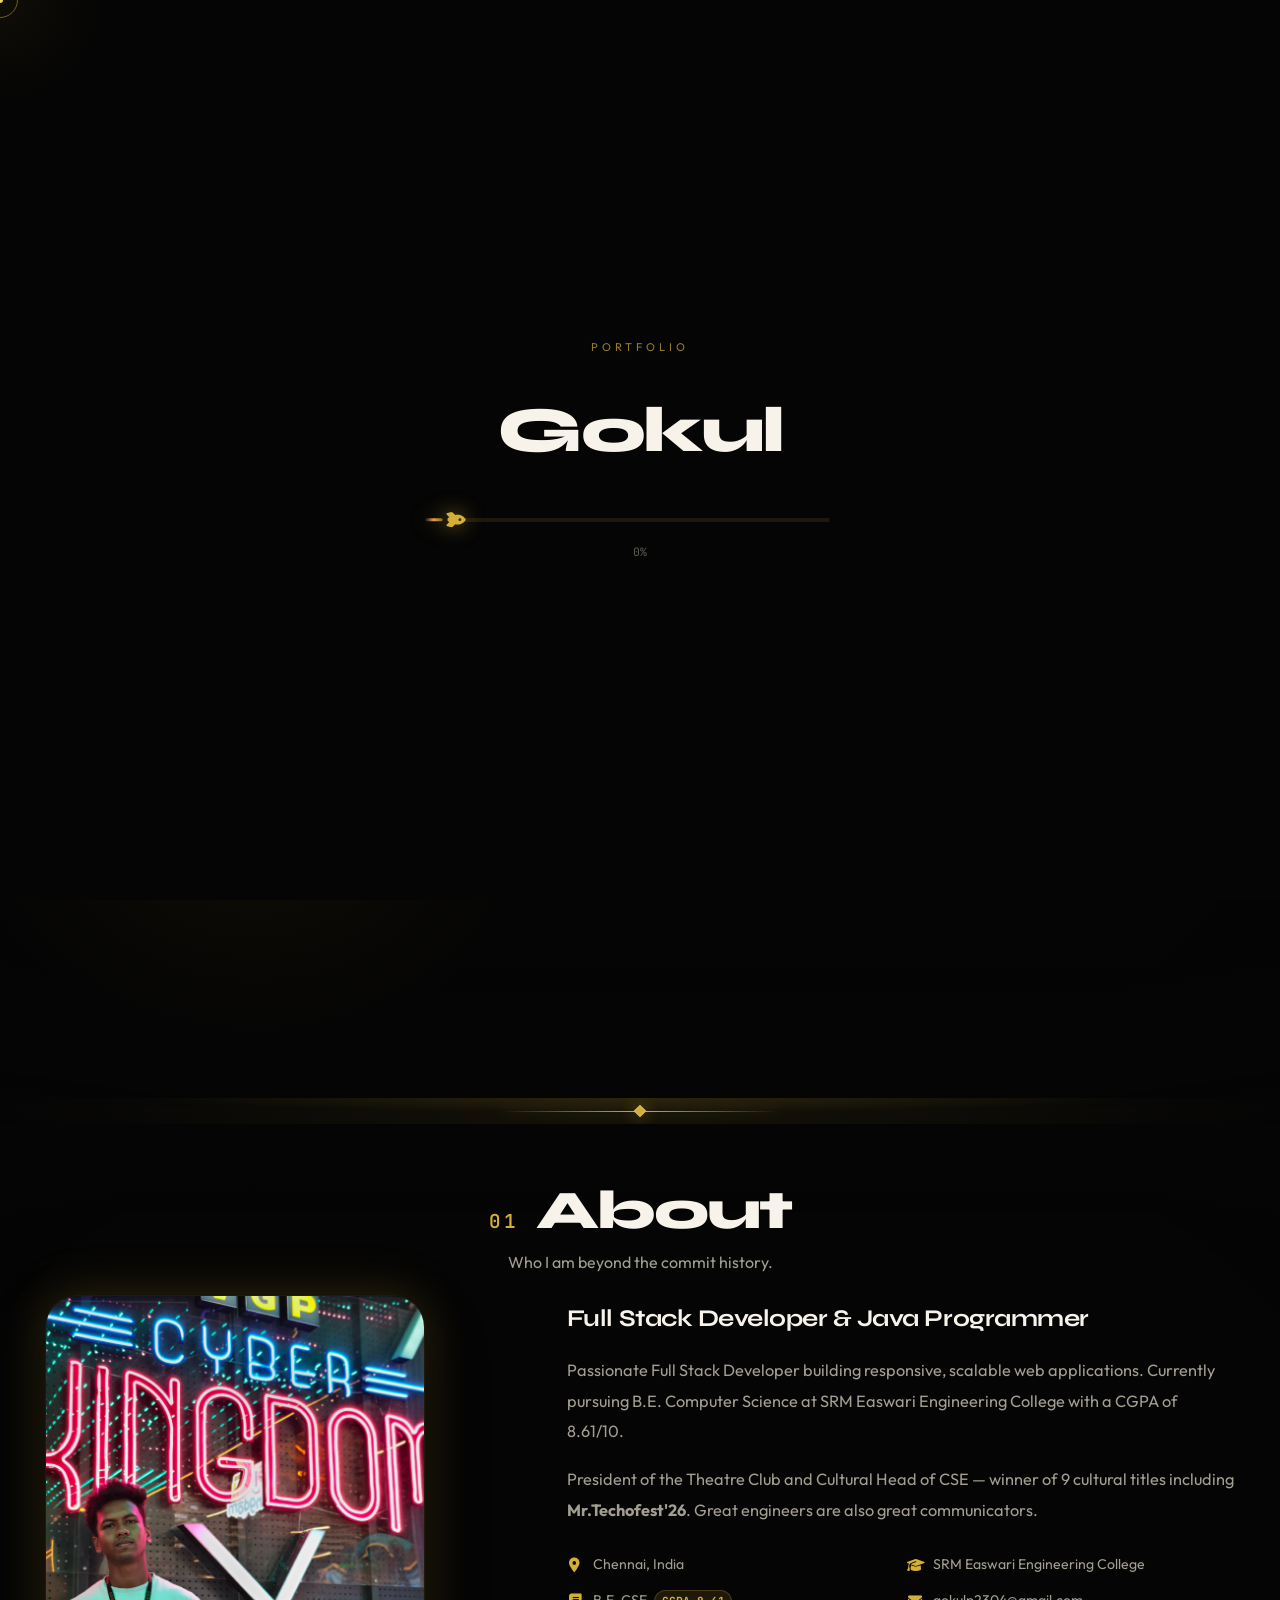
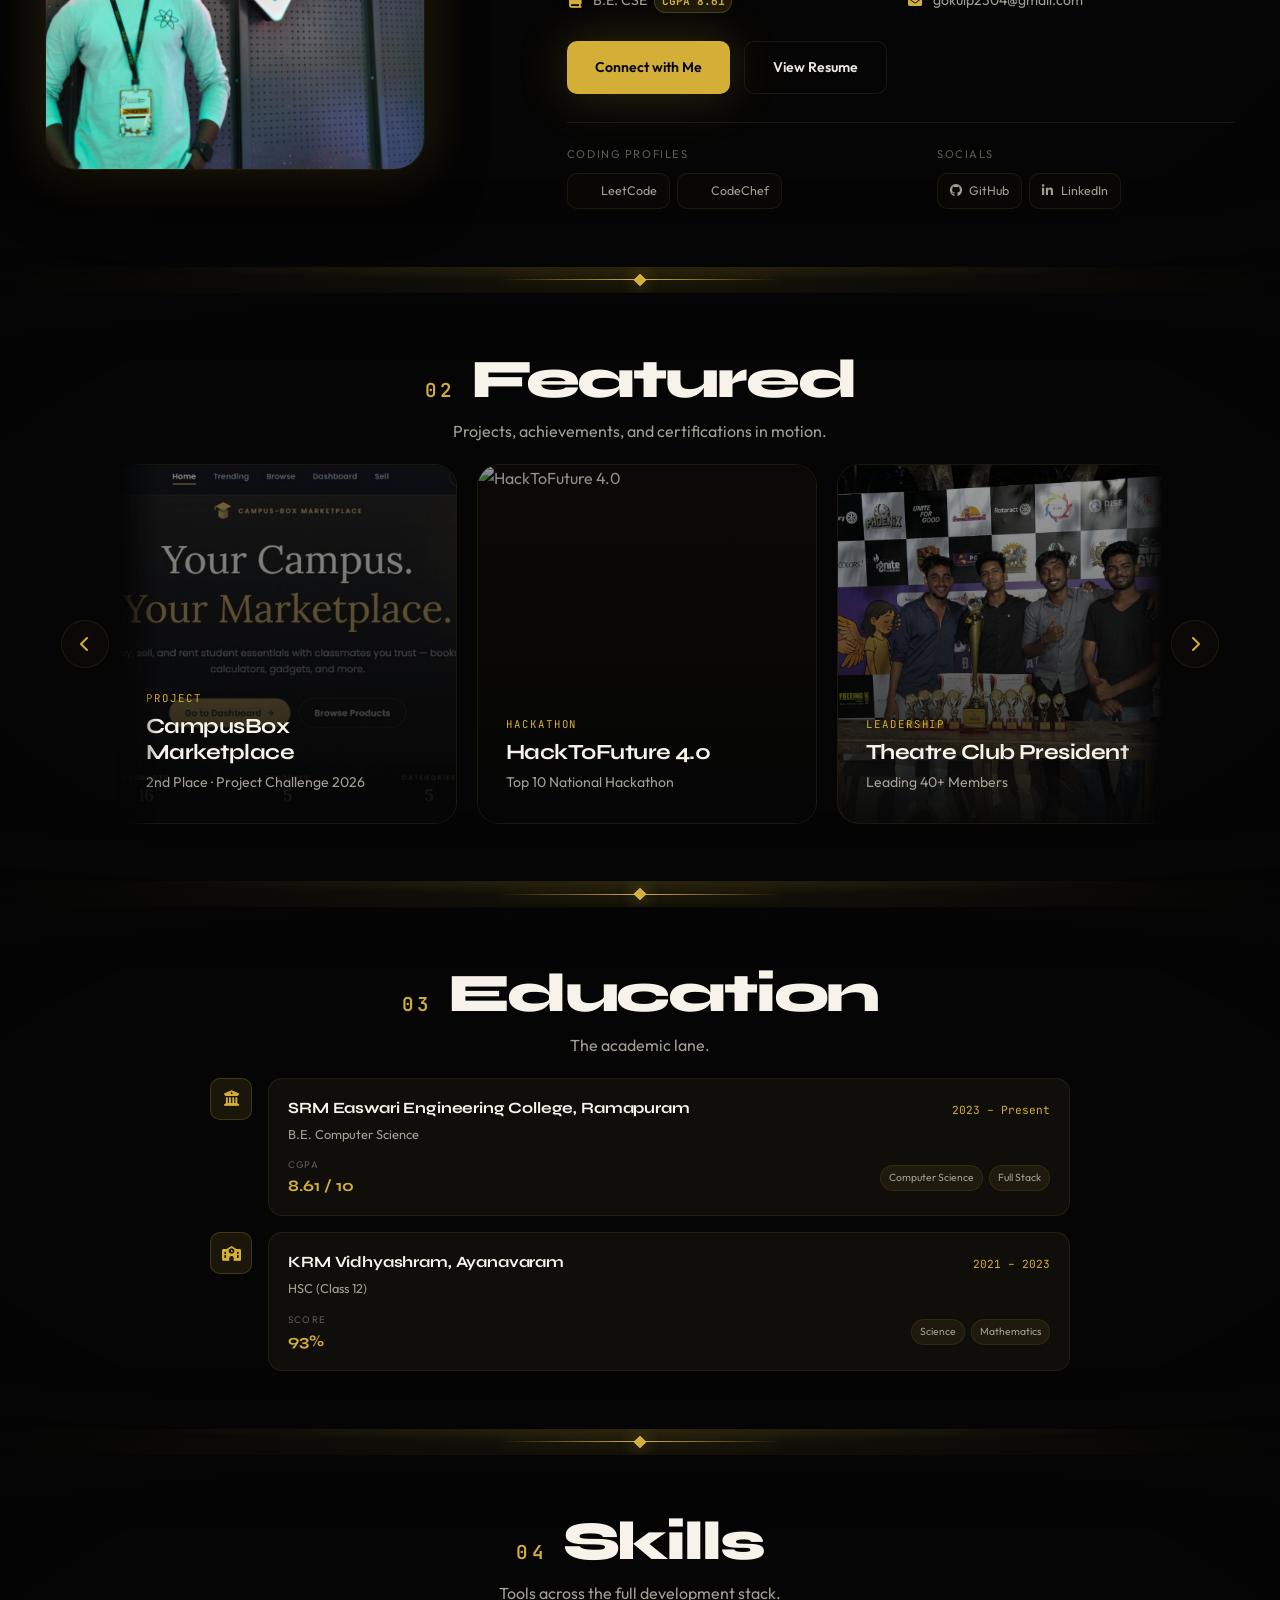
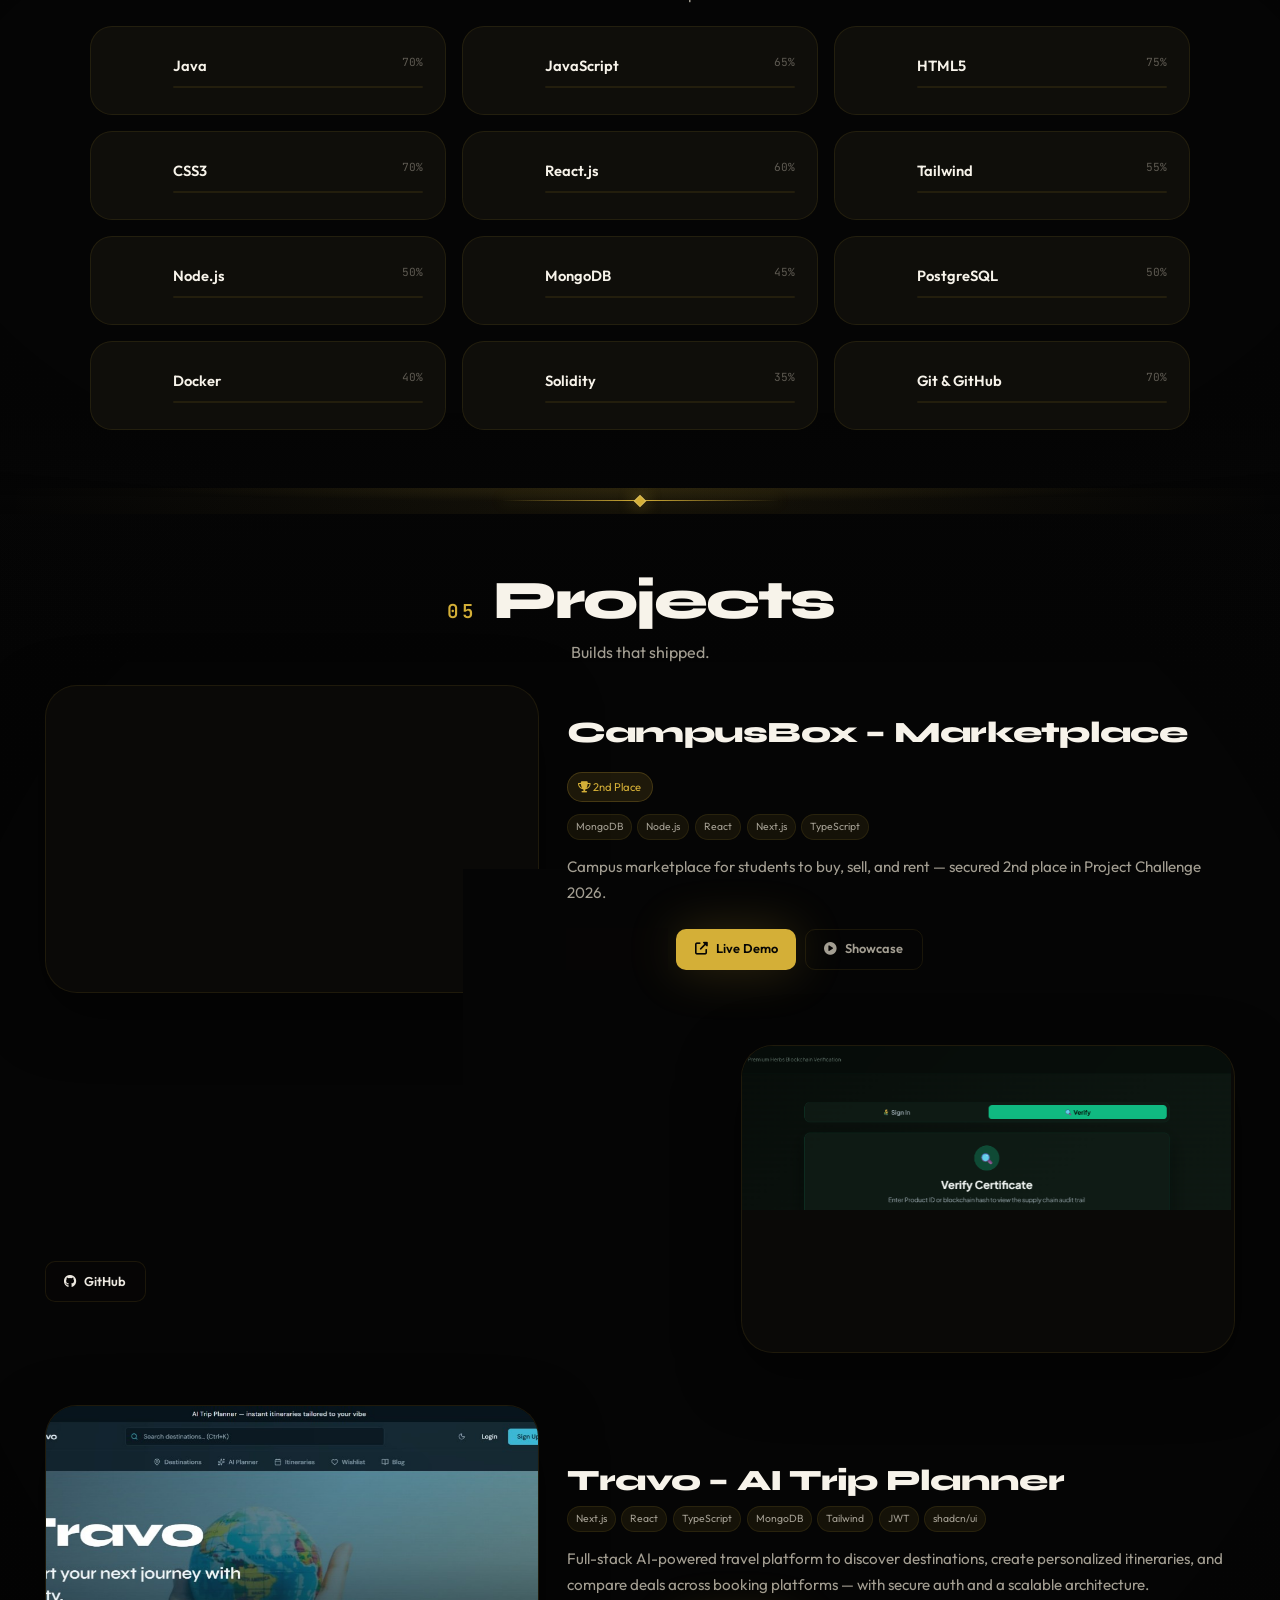
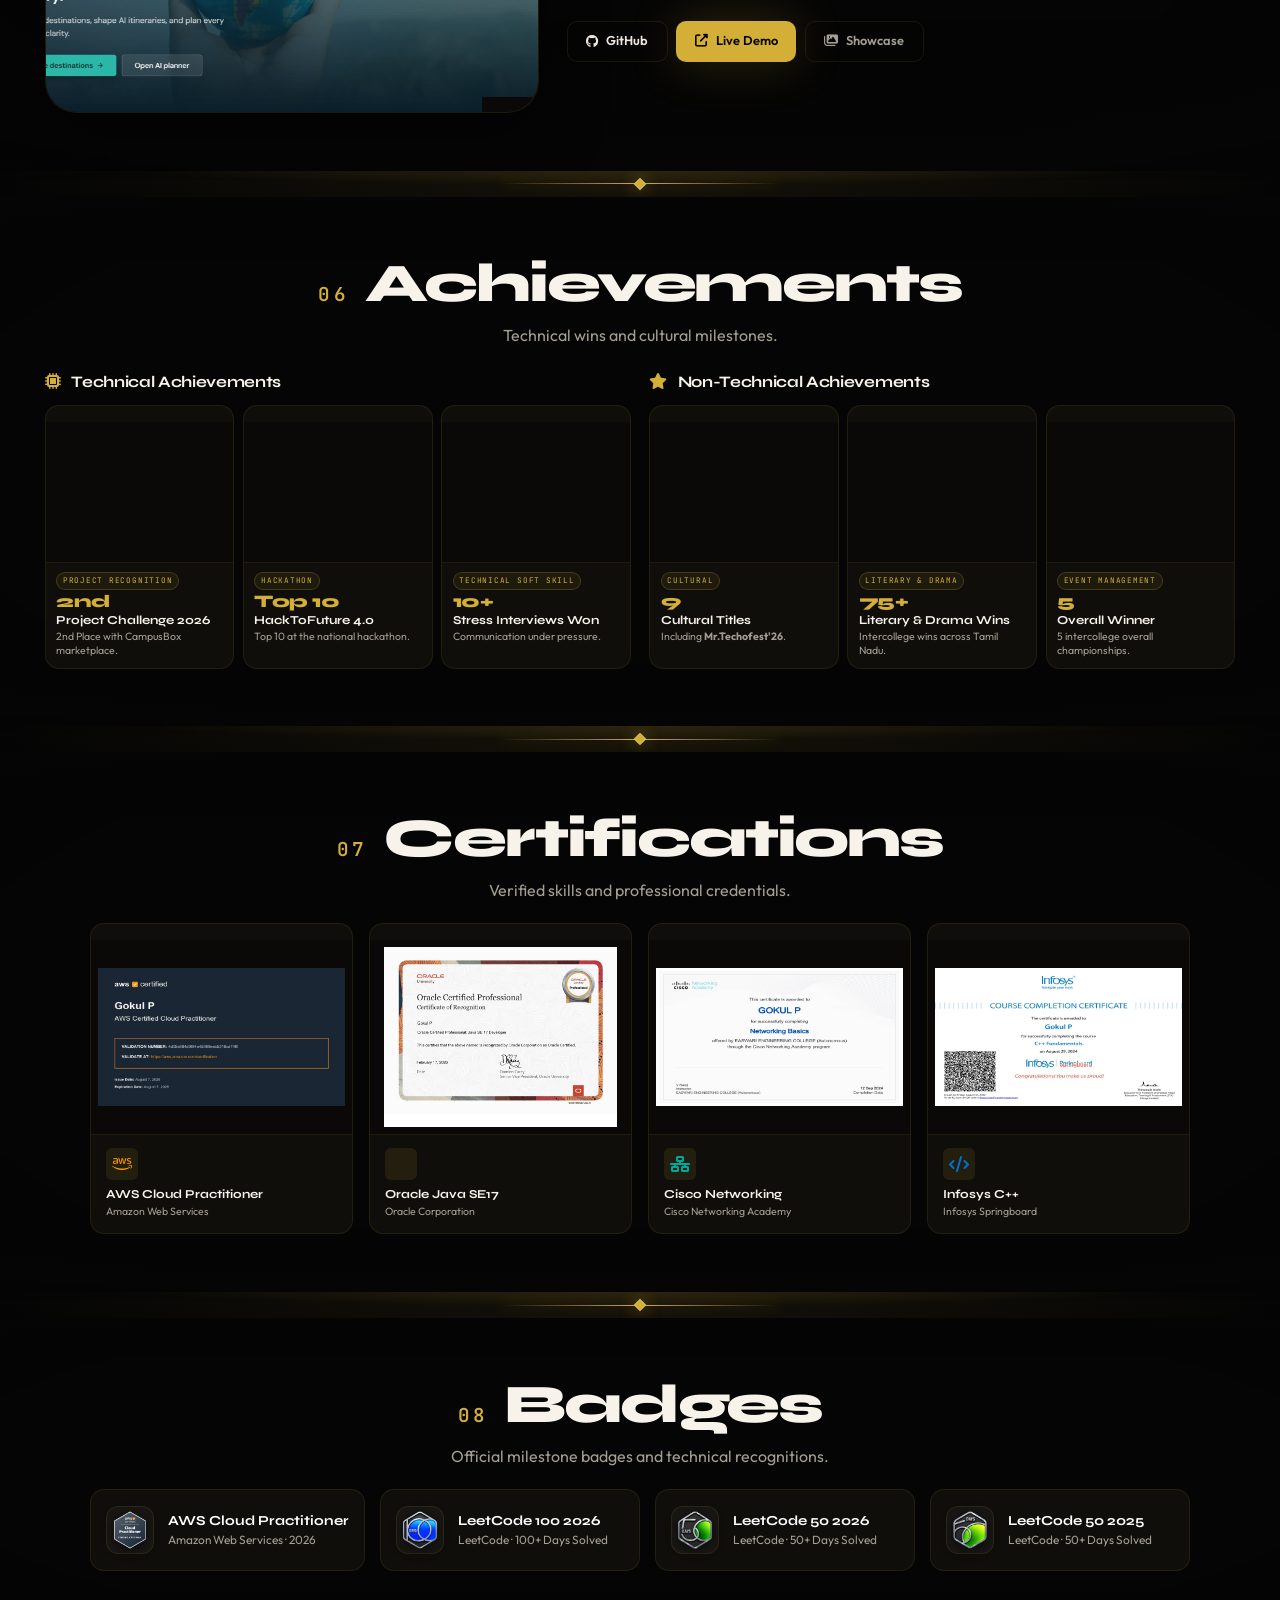
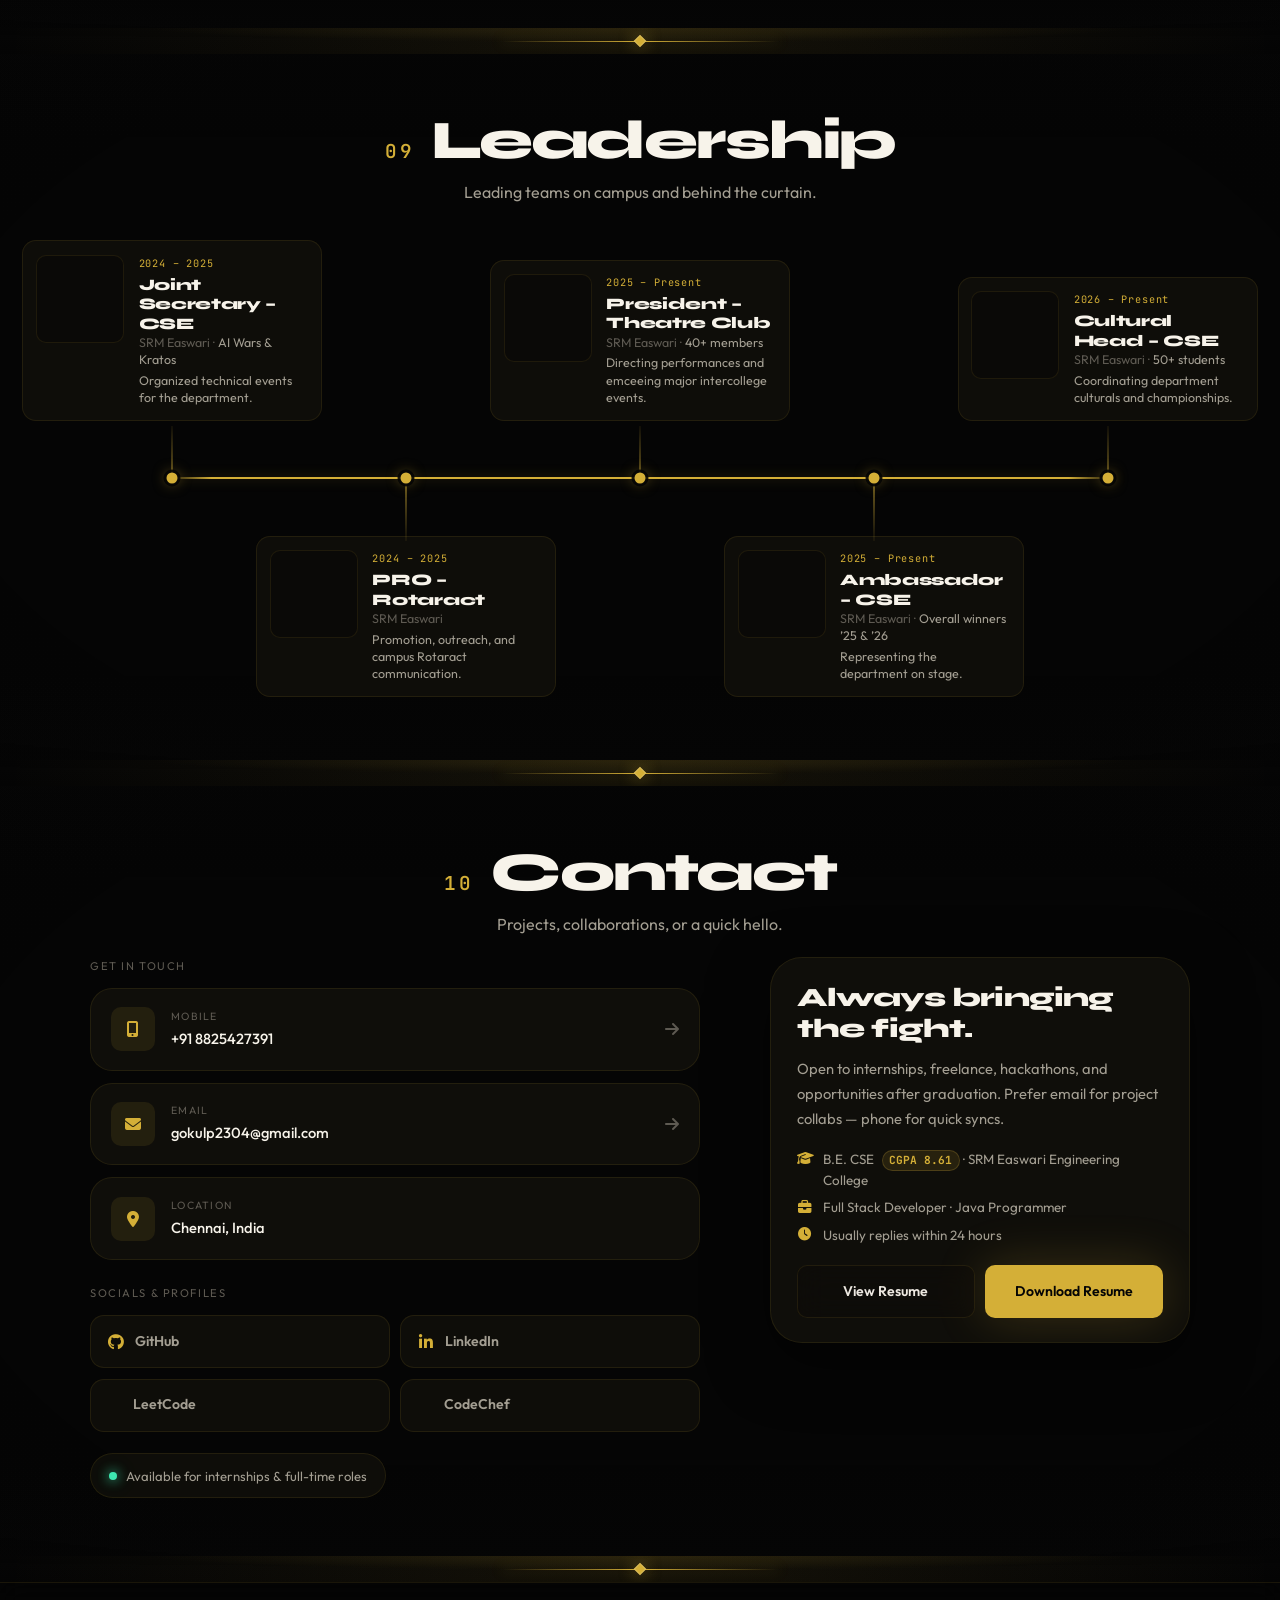
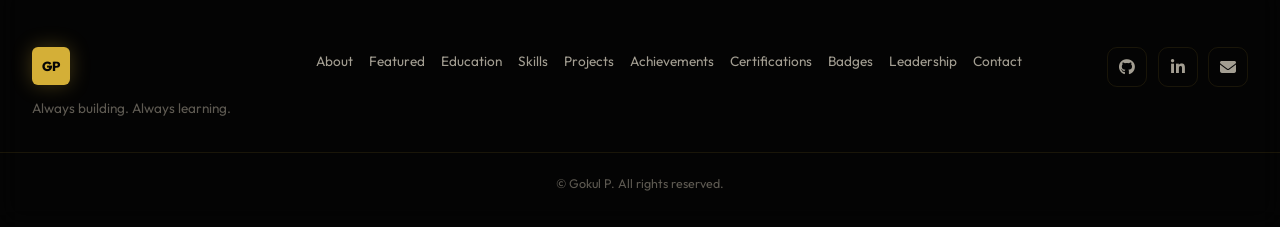
==== index.html @ 270b168a "hi" ====
<!DOCTYPE html>
<html lang="en">
<head>
  <meta charset="UTF-8" />
  <meta name="viewport" content="width=device-width, initial-scale=1.0" />
  <title>Gokul P – Full Stack Developer</title>
  <meta name="description" content="Gokul P – Passionate Full Stack Developer with expertise in Java, React, Node.js and modern web technologies." />
  <meta property="og:title" content="Gokul P – Full Stack Developer" />
  <meta property="og:type" content="website" />
  <link rel="icon" href="assets/favicon.svg" type="image/svg+xml">
  <link rel="alternate icon" href="portfolio.png">

  <link rel="preconnect" href="https://fonts.googleapis.com" />
  <link rel="preconnect" href="https://fonts.gstatic.com" crossorigin />
  <link rel="preconnect" href="https://cdn.jsdelivr.net" crossorigin />
  <link href="https://fonts.googleapis.com/css2?family=Syne:wght@600;700;800&family=Outfit:wght@400;500;600;700&family=JetBrains+Mono:wght@400;500&display=swap" rel="stylesheet" />

  <link rel="stylesheet" href="https://cdnjs.cloudflare.com/ajax/libs/font-awesome/6.5.0/css/all.min.css" media="print" onload="this.media='all'" />
  <noscript><link rel="stylesheet" href="https://cdnjs.cloudflare.com/ajax/libs/font-awesome/6.5.0/css/all.min.css" /></noscript>
  <link rel="stylesheet" href="https://cdn.jsdelivr.net/gh/devicons/devicon@latest/devicon.min.css" media="print" onload="this.media='all'" />
  <link rel="stylesheet" href="css/style.css" />

  <script src="https://cdnjs.cloudflare.com/ajax/libs/gsap/3.12.5/gsap.min.js" defer></script>
  <script src="https://cdnjs.cloudflare.com/ajax/libs/gsap/3.12.5/ScrollTrigger.min.js" defer></script>
  <script type="importmap">
  { "imports": { "three": "https://cdn.jsdelivr.net/npm/three@0.160.0/build/three.module.js" } }
  </script>
</head>
<body>

  <canvas id="three-canvas" aria-hidden="true"></canvas>
  <div class="grain" aria-hidden="true"></div>

  <div class="cursor" id="cursor"></div>
  <div class="cursor-follower" id="cursorFollower"></div>
  <div class="cursor-glow" id="cursorGlow"></div>
  <div class="cursor-trail" id="cursorTrail" aria-hidden="true">
    <div class="cursor-trail-dot"></div>
    <div class="cursor-trail-dot"></div>
    <div class="cursor-trail-dot"></div>
    <div class="cursor-trail-dot"></div>
    <div class="cursor-trail-dot"></div>
    <div class="cursor-trail-dot"></div>
    <div class="cursor-trail-dot"></div>
    <div class="cursor-trail-dot"></div>
  </div>

  <div class="loader" id="loader">
    <div class="loader-inner">
      <p class="loader-eyebrow">Portfolio</p>
      <h1 class="loader-title">Gokul</h1>
      <div class="loader-track" role="progressbar" aria-valuemin="0" aria-valuemax="100" aria-valuenow="0" id="loaderTrack">
        <div class="loader-fill" id="loaderFill"></div>
        <span class="loader-rider" id="loaderRider" aria-hidden="true">
          <i class="fas fa-rocket"></i>
          <span class="loader-exhaust"></span>
        </span>
      </div>
      <p class="loader-pct" id="loaderPct">0%</p>
    </div>
  </div>

  <div class="cine-veil" id="cineVeil" aria-hidden="true">
    <div class="veil-panel veil-l"></div>
    <div class="veil-panel veil-r"></div>
  </div>

  <nav class="navbar" id="navbar">
    <div class="nav-container">
      <a href="#home" class="nav-logo" data-magnetic>
        <span class="logo-mark">GP</span>
        <span class="logo-text">Gokul P</span>
      </a>
      <ul class="nav-links">
        <li><a href="#home" class="nav-link active" data-section="home">Home</a></li>
        <li><a href="#about" class="nav-link" data-section="about">About</a></li>
        <li><a href="#featured" class="nav-link" data-section="featured">Featured</a></li>
        <li><a href="#education" class="nav-link" data-section="education">Education</a></li>
        <li><a href="#skills" class="nav-link" data-section="skills">Skills</a></li>
        <li><a href="#projects" class="nav-link" data-section="projects">Projects</a></li>
        <li><a href="#achievements" class="nav-link" data-section="achievements">Achievements</a></li>
        <li><a href="#certifications" class="nav-link" data-section="certifications">Certifications</a></li>
        <li><a href="#badges" class="nav-link" data-section="badges">Badges</a></li>
        <li><a href="#leadership" class="nav-link" data-section="leadership">Leadership</a></li>
        <li><a href="#contact" class="nav-link" data-section="contact">Contact</a></li>
      </ul>
      <div class="nav-actions">
        <a href="Resume/Gokul_resume.pdf" target="_blank" rel="noopener" class="btn btn-primary btn-sm nav-resume">Resume</a>
        <button class="hamburger" id="hamburger" aria-label="Open menu" aria-expanded="false">
          <span></span><span></span><span></span>
        </button>
      </div>
    </div>
  </nav>

  <div class="view-counter-fixed" id="portfolioViews" hidden aria-live="polite">
    <i class="fas fa-eye" aria-hidden="true"></i>
    <span><span id="portfolioViewCount">—</span> views</span>
  </div>

  <div class="mobile-menu" id="mobileMenu">
    <ul class="mobile-nav-links">
      <li><a href="#home" class="mobile-link">Home</a></li>
      <li><a href="#about" class="mobile-link">About</a></li>
      <li><a href="#featured" class="mobile-link">Featured</a></li>
      <li><a href="#education" class="mobile-link">Education</a></li>
      <li><a href="#skills" class="mobile-link">Skills</a></li>
      <li><a href="#projects" class="mobile-link">Projects</a></li>
      <li><a href="#achievements" class="mobile-link">Achievements</a></li>
      <li><a href="#certifications" class="mobile-link">Certifications</a></li>
      <li><a href="#badges" class="mobile-link">Badges</a></li>
      <li><a href="#leadership" class="mobile-link">Leadership</a></li>
      <li><a href="#contact" class="mobile-link">Contact</a></li>
    </ul>
    <div class="mobile-menu-footer">
      <span class="logo-mark">GP</span>
      <p class="mobile-menu-quote">“Always building. Always learning.”</p>
    </div>
  </div>

  <main>

    <!-- ════ 01 HOME ════ -->
    <section id="home" class="cine-section hero-section" data-cinematic data-fx="fade-up">
      <div class="hero-stage">
        <div class="hero-left">
          <p class="hero-eyebrow cine-fade">
            <span class="eyebrow-dot"></span>
            Open to opportunities · Chennai
          </p>
          <h1 class="hero-brand">
            <span class="brand-line brand-oneline"><span class="brand-line-inner">Gokul P</span></span>
          </h1>
          <p class="hero-role-primary cine-fade">Full Stack Developer</p>
          <p class="hero-role cine-fade">
            Building high-performance web apps — and bringing the same fight on stage.
          </p>
          <div class="hero-cta cine-fade">
            <a href="#projects" class="btn btn-primary" data-magnetic>View Work <i class="fas fa-arrow-right"></i></a>
            <a href="#contact" class="btn btn-glass" data-magnetic>Get in Touch</a>
          </div>
        </div>

        <div class="hero-portrait cine-zoom" id="heroPortrait">
          <div class="portrait-frame">
            <img src="assets/profile.jpg" alt="Gokul P, Full Stack Developer" class="portrait-img" width="640" height="800" fetchpriority="high" />
            <div class="portrait-shine" aria-hidden="true"></div>
          </div>
        </div>
      </div>

      <div class="marquee" aria-hidden="true">
        <div class="marquee-track">
          <span>Full Stack Developer</span><span class="mq-dot">◆</span>
          <span>Java Programmer</span><span class="mq-dot">◆</span>
          <span>Theatre Club President</span><span class="mq-dot">◆</span>
          <span>Mr. Techofest '26</span><span class="mq-dot">◆</span>
          <span>CampusBox</span><span class="mq-dot">◆</span>
          <span>Travo</span><span class="mq-dot">◆</span>
          <span>Blockchain Enthusiast</span><span class="mq-dot">◆</span>
          <span>Full Stack Developer</span><span class="mq-dot">◆</span>
          <span>Java Programmer</span><span class="mq-dot">◆</span>
          <span>Theatre Club President</span><span class="mq-dot">◆</span>
          <span>Mr. Techofest '26</span><span class="mq-dot">◆</span>
          <span>CampusBox</span><span class="mq-dot">◆</span>
          <span>Travo</span><span class="mq-dot">◆</span>
          <span>Blockchain Enthusiast</span><span class="mq-dot">◆</span>
        </div>
      </div>

      <div class="hero-stats cine-fade" aria-label="Portfolio highlights">
        <div class="stat-item"><span class="stat-number" data-suffix="+">3</span><span class="stat-label">Projects</span></div>
        <div class="stat-item"><span class="stat-number">3</span><span class="stat-label">Certifications</span></div>
        <div class="stat-item"><span class="stat-number" data-suffix="+">75</span><span class="stat-label">Achievements</span></div>
        <div class="stat-item"><span class="stat-number">5</span><span class="stat-label">Leadership</span></div>
        <div class="stat-item"><span class="stat-number">9</span><span class="stat-label">Cultural Titles</span></div>
        <div class="stat-item stat-cgpa"><span class="stat-number">8.61</span><span class="stat-label">CGPA</span></div>
      </div>
    </section>

    <div class="section-bridge" aria-hidden="true">
      <span class="section-bridge-diamond"></span>
    </div>

    <!-- ════ 02 ABOUT ════ -->
    <section id="about" class="cine-section about-section" data-cinematic data-fx="slide-left">
      <div class="cine-intro">
        <div class="cine-heading">
          <span class="cine-number">01</span>
          <h2 class="cine-title"><span class="line-mask"><span class="line-inner">About</span></span></h2>
        </div>
        <p class="cine-sub">Who I am beyond the commit history.</p>
      </div>

      <div class="about-grid">
        <div class="about-image-col">
          <div class="about-img-wrap cine-parallax">
            <img src="assets/about.jpeg" alt="Gokul P" class="about-photo" width="640" height="800" loading="lazy" />
          </div>
        </div>
        <div class="about-content-col">
          <h3 class="about-subtitle">Full Stack Developer & Java Programmer</h3>
          <p class="about-text">Passionate Full Stack Developer building responsive, scalable web applications. Currently pursuing B.E. Computer Science at SRM Easwari Engineering College with a CGPA of 8.61/10.</p>
          <p class="about-text about-text-secondary">President of the Theatre Club and Cultural Head of CSE — winner of 9 cultural titles including <strong>Mr.Techofest'26</strong>. Great engineers are also great communicators.</p>
          <div class="about-details">
            <div class="detail-item"><i class="fas fa-map-marker-alt" aria-hidden="true"></i><span>Chennai, India</span></div>
            <div class="detail-item"><i class="fas fa-graduation-cap" aria-hidden="true"></i><span>SRM Easwari Engineering College</span></div>
            <div class="detail-item"><i class="fas fa-book" aria-hidden="true"></i><span>B.E. CSE <span class="cgpa-text"><span class="cgpa-badge">CGPA 8.61</span></span></span></div>
            <div class="detail-item"><i class="fas fa-envelope" aria-hidden="true"></i><span>gokulp2304@gmail.com</span></div>
          </div>
          <div class="about-actions">
            <a href="#contact" class="btn btn-primary">Connect with Me</a>
            <a href="Resume/Gokul_resume.pdf" target="_blank" rel="noopener" class="btn btn-glass">View Resume</a>
          </div>
          <div class="about-profiles-row">
            <div class="coding-profiles">
              <p class="profiles-label">Coding Profiles</p>
              <div class="profiles-grid">
                <a href="https://leetcode.com/u/2iVV1KHV9J/" class="profile-badge" target="_blank" rel="noopener"><img src="https://leetcode.com/favicon.ico" alt="" />LeetCode</a>
                <a href="https://www.codechef.com/users/gokul_2304" class="profile-badge" target="_blank" rel="noopener"><img src="https://www.codechef.com/favicon.ico" alt="" />CodeChef</a>
              </div>
            </div>
            <div class="coding-profiles">
              <p class="profiles-label">Socials</p>
              <div class="profiles-grid">
                <a href="https://github.com/Gokul230406" class="profile-badge" target="_blank" rel="noopener"><i class="fab fa-github" aria-hidden="true"></i> GitHub</a>
                <a href="https://www.linkedin.com/in/gokul2304" class="profile-badge" target="_blank" rel="noopener"><i class="fab fa-linkedin-in" aria-hidden="true"></i> LinkedIn</a>
              </div>
            </div>
          </div>
        </div>
      </div>
    </section>


    <div class="section-bridge" aria-hidden="true">
      <span class="section-bridge-diamond"></span>
    </div>

    <!-- ════ 03 FEATURED ════ -->
    <section id="featured" class="cine-section featured-section" data-cinematic data-fx="scale-fade">
      <div class="cine-intro">
        <div class="cine-heading">
          <span class="cine-number">02</span>
          <h2 class="cine-title"><span class="line-mask"><span class="line-inner">Featured</span></span></h2>
        </div>
        <p class="cine-sub">Projects, achievements, and certifications in motion.</p>
      </div>

      <div class="featured-carousel" id="featuredCarousel" data-featured-carousel>
        <button class="feat-nav feat-nav-prev" type="button" aria-label="Previous featured item">
          <i class="fas fa-chevron-left" aria-hidden="true"></i>
        </button>
        <div class="featured-viewport">
          <div class="featured-track">
            <a href="#projects" class="feat-slide" data-magnetic>
              <div class="feat-media"><img src="pictures/campusbox/optimized/01-landing.jpg" alt="CampusBox Marketplace" loading="lazy" /></div>
              <div class="feat-overlay">
                <span class="feat-tag">Project</span>
                <h3>CampusBox Marketplace</h3>
                <p>2nd Place · Project Challenge 2026</p>
              </div>
            </a>
            <a href="#achievements" class="feat-slide" data-magnetic>
              <div class="feat-media"><img src="pictures/Hack to the Future/DSC06595.JPG" alt="HackToFuture 4.0" loading="lazy" /></div>
              <div class="feat-overlay">
                <span class="feat-tag">Hackathon</span>
                <h3>HackToFuture 4.0</h3>
                <p>Top 10 National Hackathon</p>
              </div>
            </a>
            <a href="#leadership" class="feat-slide" data-magnetic>
              <div class="feat-media"><img src="pictures/president/m.jpeg" alt="Theatre Club President" loading="lazy" /></div>
              <div class="feat-overlay">
                <span class="feat-tag">Leadership</span>
                <h3>Theatre Club President</h3>
                <p>Leading 40+ Members</p>
              </div>
            </a>
            <a href="#projects" class="feat-slide" data-magnetic>
              <div class="feat-media"><img src="pictures/ayurchain/01-verify.png" alt="Ervas blockchain herb tracker" loading="lazy" /></div>
              <div class="feat-overlay">
                <span class="feat-tag">Project</span>
                <h3>Ervas</h3>
                <p>Blockchain Herb Tracker</p>
              </div>
            </a>
            <a href="#achievements" class="feat-slide" data-magnetic>
              <div class="feat-media"><img src="pictures/Overalls/WhatsApp Image 2026-06-29 at 4.35.06 PM.jpeg" alt="5x Overall Championship" loading="lazy" /></div>
              <div class="feat-overlay">
                <span class="feat-tag">Achievement</span>
                <h3>Overall Champion</h3>
                <p>5 Intercollege Trophies</p>
              </div>
            </a>
            <a href="#leadership" class="feat-slide" data-magnetic>
              <div class="feat-media"><img src="pictures/joint sec/WhatsApp Image 2026-06-15 at 11.38.22 AM.jpeg" alt="Joint Secretary CSE" loading="lazy" /></div>
              <div class="feat-overlay">
                <span class="feat-tag">Leadership</span>
                <h3>Joint Secretary – CSE</h3>
                <p>Organized AI Wars & Kratos</p>
              </div>
            </a>
            <a href="#achievements" class="feat-slide" data-magnetic>
              <div class="feat-media"><img src="pictures/Non tech achievements/WhatsApp Image 2026-06-29 at 3.46.16 PM.jpeg" alt="Mr. Techofest 2026" loading="lazy" /></div>
              <div class="feat-overlay">
                <span class="feat-tag">Culture</span>
                <h3>Mr. Techofest '26</h3>
                <p>9 Cultural Titles Won</p>
              </div>
            </a>
            <a href="#projects" class="feat-slide" data-magnetic>
              <div class="feat-media"><img src="pictures/travo/01-hero.png" alt="Travo AI Trip Planner" loading="lazy" /></div>
              <div class="feat-overlay">
                <span class="feat-tag">Project</span>
                <h3>Travo</h3>
                <p>AI-Powered Travel Planner</p>
              </div>
            </a>
            <a href="#achievements" class="feat-slide" data-magnetic>
              <div class="feat-media"><img src="pictures/Stress interview/WhatsApp Image 2026-06-29 at 3.46.12 PM.jpeg" alt="Stress Interviews Won" loading="lazy" /></div>
              <div class="feat-overlay">
                <span class="feat-tag">Soft Skills</span>
                <h3>10+ Stress Interviews</h3>
                <p>Technical & Pitching Wins</p>
              </div>
            </a>
            <a href="#leadership" class="feat-slide" data-magnetic>
              <div class="feat-media"><img src="pictures/Non tech achievements/WhatsApp Image 2026-06-29 at 3.45.34 PM.jpeg" alt="Cultural Head CSE" loading="lazy" /></div>
              <div class="feat-overlay">
                <span class="feat-tag">Leadership</span>
                <h3>Cultural Head – CSE</h3>
                <p>Coordinating 50+ Students</p>
              </div>
            </a>
            <a href="#certifications" class="feat-slide" data-magnetic>
              <div class="feat-media feat-media--zoom"><img src="pictures/Oracle/Gokul_Oracle.jpg" alt="Oracle Java SE17 Certification" loading="lazy" /></div>
              <div class="feat-overlay">
                <span class="feat-tag">Certification</span>
                <h3>Oracle Java SE17</h3>
                <p>Certified Developer</p>
              </div>
            </a>
          </div>
        </div>
        <button class="feat-nav feat-nav-next" type="button" aria-label="Next featured item">
          <i class="fas fa-chevron-right" aria-hidden="true"></i>
        </button>
      </div>
    </section>


    <div class="section-bridge" aria-hidden="true">
      <span class="section-bridge-diamond"></span>
    </div>

    <!-- ════ 04 EDUCATION ════ -->
    <section id="education" class="cine-section education-section" data-cinematic data-fx="slide-up">
      <div class="cine-intro">
        <div class="cine-heading">
          <span class="cine-number">03</span>
          <h2 class="cine-title"><span class="line-mask"><span class="line-inner">Education</span></span></h2>
        </div>
        <p class="cine-sub">The academic lane.</p>
      </div>
      <div class="education-timeline">
        <div class="edu-item">
          <div class="edu-icon-wrap"><i class="fas fa-university" aria-hidden="true"></i></div>
          <div class="edu-card">
            <div class="edu-header">
              <div>
                <h3 class="edu-institution">SRM Easwari Engineering College, Ramapuram</h3>
                <p class="edu-degree">B.E. Computer Science</p>
              </div>
              <div class="edu-meta-right"><span class="edu-year">2023 – Present</span></div>
            </div>
            <div class="edu-footer">
              <div class="edu-score-wrap"><span class="edu-score-label">CGPA</span><span class="edu-score">8.61 / 10</span></div>
              <div class="edu-tags"><span class="tag">Computer Science</span><span class="tag">Full Stack</span></div>
            </div>
          </div>
        </div>
        <div class="edu-item">
          <div class="edu-icon-wrap"><i class="fas fa-school" aria-hidden="true"></i></div>
          <div class="edu-card">
            <div class="edu-header">
              <div>
                <h3 class="edu-institution">KRM Vidhyashram, Ayanavaram</h3>
                <p class="edu-degree">HSC (Class 12)</p>
              </div>
              <div class="edu-meta-right"><span class="edu-year">2021 – 2023</span></div>
            </div>
            <div class="edu-footer">
              <div class="edu-score-wrap"><span class="edu-score-label">Score</span><span class="edu-score">93%</span></div>
              <div class="edu-tags"><span class="tag">Science</span><span class="tag">Mathematics</span></div>
            </div>
          </div>
        </div>
      </div>
    </section>


    <div class="section-bridge" aria-hidden="true">
      <span class="section-bridge-diamond"></span>
    </div>

    <!-- ════ 05 SKILLS ════ -->
    <section id="skills" class="cine-section skills-section" data-cinematic data-fx="rotate-fade">
      <div class="cine-intro">
        <div class="cine-heading">
          <span class="cine-number">04</span>
          <h2 class="cine-title"><span class="line-mask"><span class="line-inner">Skills</span></span></h2>
        </div>
        <p class="cine-sub">Tools across the full development stack.</p>
      </div>
      <div class="skills-grid" id="skillsGrid">
        <div class="skill-card" data-level="70"><div class="skill-icon-wrap"><i class="devicon-java-plain colored" aria-hidden="true"></i></div><div class="skill-info"><div class="skill-header-row"><span class="skill-name">Java</span><span class="skill-level">70%</span></div><div class="skill-bar"><div class="skill-fill" data-width="70"></div></div></div></div>
        <div class="skill-card" data-level="65"><div class="skill-icon-wrap"><i class="devicon-javascript-plain colored" aria-hidden="true"></i></div><div class="skill-info"><div class="skill-header-row"><span class="skill-name">JavaScript</span><span class="skill-level">65%</span></div><div class="skill-bar"><div class="skill-fill" data-width="65"></div></div></div></div>
        <div class="skill-card" data-level="75"><div class="skill-icon-wrap"><i class="devicon-html5-plain colored" aria-hidden="true"></i></div><div class="skill-info"><div class="skill-header-row"><span class="skill-name">HTML5</span><span class="skill-level">75%</span></div><div class="skill-bar"><div class="skill-fill" data-width="75"></div></div></div></div>
        <div class="skill-card" data-level="70"><div class="skill-icon-wrap"><i class="devicon-css3-plain colored" aria-hidden="true"></i></div><div class="skill-info"><div class="skill-header-row"><span class="skill-name">CSS3</span><span class="skill-level">70%</span></div><div class="skill-bar"><div class="skill-fill" data-width="70"></div></div></div></div>
        <div class="skill-card" data-level="60"><div class="skill-icon-wrap"><i class="devicon-react-original colored" aria-hidden="true"></i></div><div class="skill-info"><div class="skill-header-row"><span class="skill-name">React.js</span><span class="skill-level">60%</span></div><div class="skill-bar"><div class="skill-fill" data-width="60"></div></div></div></div>
        <div class="skill-card" data-level="55"><div class="skill-icon-wrap"><i class="devicon-tailwindcss-plain colored" aria-hidden="true"></i></div><div class="skill-info"><div class="skill-header-row"><span class="skill-name">Tailwind</span><span class="skill-level">55%</span></div><div class="skill-bar"><div class="skill-fill" data-width="55"></div></div></div></div>
        <div class="skill-card" data-level="50"><div class="skill-icon-wrap"><i class="devicon-nodejs-plain colored" aria-hidden="true"></i></div><div class="skill-info"><div class="skill-header-row"><span class="skill-name">Node.js</span><span class="skill-level">50%</span></div><div class="skill-bar"><div class="skill-fill" data-width="50"></div></div></div></div>
        <div class="skill-card" data-level="45"><div class="skill-icon-wrap"><i class="devicon-mongodb-plain colored" aria-hidden="true"></i></div><div class="skill-info"><div class="skill-header-row"><span class="skill-name">MongoDB</span><span class="skill-level">45%</span></div><div class="skill-bar"><div class="skill-fill" data-width="45"></div></div></div></div>
        <div class="skill-card" data-level="50"><div class="skill-icon-wrap"><i class="devicon-postgresql-plain colored" aria-hidden="true"></i></div><div class="skill-info"><div class="skill-header-row"><span class="skill-name">PostgreSQL</span><span class="skill-level">50%</span></div><div class="skill-bar"><div class="skill-fill" data-width="50"></div></div></div></div>
        <div class="skill-card" data-level="40"><div class="skill-icon-wrap"><i class="devicon-docker-plain colored" aria-hidden="true"></i></div><div class="skill-info"><div class="skill-header-row"><span class="skill-name">Docker</span><span class="skill-level">40%</span></div><div class="skill-bar"><div class="skill-fill" data-width="40"></div></div></div></div>
        <div class="skill-card" data-level="35"><div class="skill-icon-wrap"><i class="devicon-solidity-plain" aria-hidden="true"></i></div><div class="skill-info"><div class="skill-header-row"><span class="skill-name">Solidity</span><span class="skill-level">35%</span></div><div class="skill-bar"><div class="skill-fill" data-width="35"></div></div></div></div>
        <div class="skill-card" data-level="70"><div class="skill-icon-wrap"><i class="devicon-git-plain colored" aria-hidden="true"></i></div><div class="skill-info"><div class="skill-header-row"><span class="skill-name">Git & GitHub</span><span class="skill-level">70%</span></div><div class="skill-bar"><div class="skill-fill" data-width="70"></div></div></div></div>
      </div>
    </section>


    <div class="section-bridge" aria-hidden="true">
      <span class="section-bridge-diamond"></span>
    </div>

    <!-- ════ 06 PROJECTS ════ -->
    <section id="projects" class="cine-section projects-section" data-cinematic data-fx="slide-up">
      <div class="cine-intro">
        <div class="cine-heading">
          <span class="cine-number">05</span>
          <h2 class="cine-title"><span class="line-mask"><span class="line-inner">Projects</span></span></h2>
        </div>
        <p class="cine-sub">Builds that shipped.</p>
      </div>

      <div class="projects-list">
        <article class="project-item">
          <div class="project-image-col">
            <div class="project-img-wrap">
              <div class="project-carousel" data-carousel data-interval="3200" data-gallery="campusbox">
                <div class="project-carousel-slides">
                  <div class="project-carousel-slide is-active"><div class="project-carousel-frame"><img src="pictures/campusbox/optimized/01-landing.jpg" alt="CampusBox landing" loading="lazy"></div></div>
                  <div class="project-carousel-slide"><div class="project-carousel-frame"><img src="pictures/campusbox/optimized/02-browse.jpg" alt="Browse" loading="lazy"></div></div>
                  <div class="project-carousel-slide"><div class="project-carousel-frame"><img src="pictures/campusbox/optimized/03-trending.jpg" alt="Trending" loading="lazy"></div></div>
                  <div class="project-carousel-slide"><div class="project-carousel-frame"><img src="pictures/campusbox/optimized/04-my-items.jpg" alt="My items" loading="lazy"></div></div>
                  <div class="project-carousel-slide"><div class="project-carousel-frame"><img src="pictures/campusbox/optimized/05-physics.jpg" alt="Listing" loading="lazy"></div></div>
                  <div class="project-carousel-slide"><div class="project-carousel-frame"><img src="pictures/campusbox/optimized/06-blazer.jpg" alt="Blazer" loading="lazy"></div></div>
                  <div class="project-carousel-slide"><div class="project-carousel-frame"><img src="pictures/campusbox/optimized/07-sell.jpg" alt="Sell" loading="lazy"></div></div>
                  <div class="project-carousel-slide"><div class="project-carousel-frame"><img src="pictures/campusbox/optimized/08-profile.jpg" alt="Profile" loading="lazy"></div></div>
                </div>
                <div class="project-carousel-dots" role="tablist"></div>
              </div>
            </div>
          </div>
          <div class="project-content-col">
            <div class="project-title-row">
              <h3 class="project-title">CampusBox – Marketplace</h3>
              <span class="project-award"><i class="fas fa-trophy" aria-hidden="true"></i> 2nd Place</span>
            </div>
            <div class="project-tags"><span class="tag">MongoDB</span><span class="tag">Node.js</span><span class="tag">React</span><span class="tag">Next.js</span><span class="tag">TypeScript</span></div>
            <p class="project-desc">Campus marketplace for students to buy, sell, and rent — secured 2nd place in Project Challenge 2026.</p>
            <div class="project-actions">
              <a href="https://github.com/Gokul230406/Campusbox-marketplace" class="btn btn-glass btn-sm" target="_blank" rel="noopener"><i class="fab fa-github" aria-hidden="true"></i> GitHub</a>
              <a href="https://campusbox-marketplace.vercel.app/" class="btn btn-primary btn-sm" target="_blank" rel="noopener"><i class="fas fa-external-link-alt" aria-hidden="true"></i> Live Demo</a>
              <a href="https://lnkd.in/p/dmwDmMBi" class="btn btn-ghost btn-sm" target="_blank" rel="noopener"><i class="fas fa-play-circle" aria-hidden="true"></i> Showcase</a>
            </div>
          </div>
        </article>

        <article class="project-item project-reverse">
          <div class="project-image-col">
            <div class="project-img-wrap">
              <div class="project-carousel" data-carousel data-interval="3500" data-gallery="ayurchain">
                <div class="project-carousel-slides">
                  <div class="project-carousel-slide is-active"><div class="project-carousel-frame"><img src="pictures/ayurchain/01-verify.png" alt="Verify Certificate" loading="lazy"></div></div>
                  <div class="project-carousel-slide"><div class="project-carousel-frame"><img src="pictures/ayurchain/02-farmer-portal.png" alt="Farmer Portal" loading="lazy"></div></div>
                  <div class="project-carousel-slide"><div class="project-carousel-frame"><img src="pictures/ayurchain/03-farmer-dashboard.png" alt="Farmer Dashboard" loading="lazy"></div></div>
                  <div class="project-carousel-slide"><div class="project-carousel-frame"><img src="pictures/ayurchain/04-admin-pipeline.png" alt="Admin Verification Pipeline" loading="lazy"></div></div>
                  <div class="project-carousel-slide"><div class="project-carousel-frame"><img src="pictures/ayurchain/05-certificate.png" alt="Certificate of Compliance" loading="lazy"></div></div>
                </div>
                <div class="project-carousel-dots" role="tablist"></div>
              </div>
            </div>
          </div>
          <div class="project-content-col">
            <h3 class="project-title">Ervas – Herb Tracker</h3>
            <div class="project-tags">
              <span class="tag">Ethereum</span><span class="tag">Solidity</span><span class="tag">Hardhat</span><span class="tag">React</span><span class="tag">Node.js</span><span class="tag">Express</span><span class="tag">MongoDB</span><span class="tag">IPFS</span><span class="tag">Ethers.js</span>
            </div>
            <p class="project-desc">Blockchain DApp tracking medicinal herb quality with tamper-proof records, geotagged cultivation, lab verification, and QR certificate generation.</p>
            <div class="project-actions">
              <a href="https://github.com/Gokul230406/AyurChain" class="btn btn-glass btn-sm" target="_blank" rel="noopener"><i class="fab fa-github" aria-hidden="true"></i> GitHub</a>
              <a href="https://ervas.vercel.app/" class="btn btn-primary btn-sm" target="_blank" rel="noopener"><i class="fas fa-external-link-alt" aria-hidden="true"></i> Live Demo</a>
              <a href="https://lnkd.in/p/gKHx4zmP" class="btn btn-ghost btn-sm" target="_blank" rel="noopener"><i class="fas fa-play-circle" aria-hidden="true"></i> Showcase</a>
            </div>
          </div>
        </article>

        <article class="project-item">
          <div class="project-image-col">
            <div class="project-img-wrap">
              <div class="project-carousel" data-carousel data-interval="3400" data-gallery="travo">
                <div class="project-carousel-slides">
                  <div class="project-carousel-slide is-active"><div class="project-carousel-frame"><img src="pictures/travo/01-hero.png" alt="Travo hero" loading="lazy"></div></div>
                  <div class="project-carousel-slide"><div class="project-carousel-frame"><img src="pictures/travo/02-planner.png" alt="AI Planner" loading="lazy"></div></div>
                  <div class="project-carousel-slide"><div class="project-carousel-frame"><img src="pictures/travo/03-itinerary.png" alt="Itinerary" loading="lazy"></div></div>
                  <div class="project-carousel-slide"><div class="project-carousel-frame"><img src="pictures/travo/04-compare.png" alt="Compare deals" loading="lazy"></div></div>
                  <div class="project-carousel-slide"><div class="project-carousel-frame"><img src="pictures/travo/05-destination.png" alt="Destination" loading="lazy"></div></div>
                  <div class="project-carousel-slide"><div class="project-carousel-frame"><img src="pictures/travo/06-assistant.png" alt="AI Assistant" loading="lazy"></div></div>
                </div>
                <div class="project-carousel-dots" role="tablist"></div>
              </div>
            </div>
          </div>
          <div class="project-content-col">
            <h3 class="project-title">Travo – AI Trip Planner</h3>
            <div class="project-tags">
              <span class="tag">Next.js</span><span class="tag">React</span><span class="tag">TypeScript</span><span class="tag">MongoDB</span>
              <span class="tag">Tailwind</span><span class="tag">JWT</span><span class="tag">shadcn/ui</span>
            </div>
            <p class="project-desc">Full-stack AI-powered travel platform to discover destinations, create personalized itineraries, and compare deals across booking platforms — with secure auth and a scalable architecture.</p>
            <div class="project-actions">
              <a href="https://github.com/Gokul230406/Travo" class="btn btn-glass btn-sm" target="_blank" rel="noopener"><i class="fab fa-github" aria-hidden="true"></i> GitHub</a>
              <a href="https://travo-lac-alpha.vercel.app/" class="btn btn-primary btn-sm" target="_blank" rel="noopener"><i class="fas fa-external-link-alt" aria-hidden="true"></i> Live Demo</a>
              <button type="button" class="btn btn-ghost btn-sm showcase-btn" data-showcase="travo"><i class="fas fa-images" aria-hidden="true"></i> Showcase</button>
            </div>
          </div>
        </article>
      </div>
    </section>


    <div class="section-bridge" aria-hidden="true">
      <span class="section-bridge-diamond"></span>
    </div>

    <!-- ════ 07 ACHIEVEMENTS ════ -->
    <section id="achievements" class="cine-section achievements-section" data-cinematic data-fx="stagger-cards">
      <div class="cine-intro">
        <div class="cine-heading">
          <span class="cine-number">06</span>
          <h2 class="cine-title"><span class="line-mask"><span class="line-inner">Achievements</span></span></h2>
        </div>
        <p class="cine-sub">Technical wins and cultural milestones.</p>
      </div>

      <div class="ach-categories">
        <div class="ach-category">
          <div class="ach-cat-header">
            <i class="fas fa-microchip" aria-hidden="true"></i>
            <h3>Technical Achievements</h3>
          </div>
          <div class="achievements-grid">
            <div class="achievement-card achievement-card-lg">
              <div class="achievement-thumb media-gallery" data-gallery="project-challenge"></div>
              <div class="achievement-body">
                <span class="achievement-badge">Project Recognition</span>
                <div class="achievement-number">2nd</div>
                <h3 class="achievement-title">Project Challenge 2026</h3>
                <p class="achievement-desc">2nd Place with CampusBox marketplace.</p>
              </div>
            </div>
            <div class="achievement-card achievement-card-lg">
              <div class="achievement-thumb media-gallery" data-gallery="hack-to-the-future"></div>
              <div class="achievement-body">
                <span class="achievement-badge">Hackathon</span>
                <div class="achievement-number">Top 10</div>
                <h3 class="achievement-title">HackToFuture 4.0</h3>
                <p class="achievement-desc">Top 10 at the national hackathon.</p>
              </div>
            </div>
            <div class="achievement-card achievement-card-lg">
              <div class="achievement-thumb media-gallery" data-gallery="stress-interview"></div>
              <div class="achievement-body">
                <span class="achievement-badge">Technical Soft Skill</span>
                <div class="achievement-number">10+</div>
                <h3 class="achievement-title">Stress Interviews Won</h3>
                <p class="achievement-desc">Communication under pressure.</p>
              </div>
            </div>
          </div>
        </div>

        <div class="ach-category">
          <div class="ach-cat-header">
            <i class="fas fa-star" aria-hidden="true"></i>
            <h3>Non-Technical Achievements</h3>
          </div>
          <div class="achievements-grid">
            <div class="achievement-card achievement-card-lg">
              <div class="achievement-thumb media-gallery" data-gallery="non-tech-cultural"></div>
              <div class="achievement-body">
                <span class="achievement-badge">Cultural</span>
                <div class="achievement-number">9</div>
                <h3 class="achievement-title">Cultural Titles</h3>
                <p class="achievement-desc">Including <strong>Mr.Techofest'26</strong>.</p>
              </div>
            </div>
            <div class="achievement-card achievement-card-lg">
              <div class="achievement-thumb media-gallery" data-gallery="non-tech-literary"></div>
              <div class="achievement-body">
                <span class="achievement-badge">Literary & Drama</span>
                <div class="achievement-number">75+</div>
                <h3 class="achievement-title">Literary & Drama Wins</h3>
                <p class="achievement-desc">Intercollege wins across Tamil Nadu.</p>
              </div>
            </div>
            <div class="achievement-card achievement-card-lg">
              <div class="achievement-thumb media-gallery" data-gallery="non-tech-overall-winner"></div>
              <div class="achievement-body">
                <span class="achievement-badge">Event Management</span>
                <div class="achievement-number">5</div>
                <h3 class="achievement-title">Overall Winner</h3>
                <p class="achievement-desc">5 intercollege overall championships.</p>
              </div>
            </div>
          </div>
        </div>
      </div>
    </section>


    <div class="section-bridge" aria-hidden="true">
      <span class="section-bridge-diamond"></span>
    </div>

    <!-- ════ 08 CERTIFICATIONS ════ -->
    <section id="certifications" class="cine-section certifications-section" data-cinematic data-fx="scale-fade">
      <div class="cine-intro">
        <div class="cine-heading">
          <span class="cine-number">07</span>
          <h2 class="cine-title"><span class="line-mask"><span class="line-inner">Certifications</span></span></h2>
        </div>
        <p class="cine-sub">Verified skills and professional credentials.</p>
      </div>
      <div class="certs-grid">
        <div class="cert-card">
          <div class="cert-thumb media-gallery" data-gallery="cert-aws">
            <img src="pictures/AWS/AWS_Cloud_Practitioner.jpg" alt="AWS Certified Cloud Practitioner preview" class="cert-static-fallback" loading="eager" />
          </div>
          <div class="cert-body">
            <div class="cert-icon"><i class="fab fa-aws" aria-hidden="true" style="color: #ff9900;"></i></div>
            <h3 class="achievement-title">AWS Cloud Practitioner</h3>
            <p class="achievement-desc">Amazon Web Services</p>
          </div>
        </div>
        <div class="cert-card">
          <div class="cert-thumb media-gallery" data-gallery="cert-oracle">
            <img src="pictures/Oracle/Gokul_Oracle.jpg" alt="Oracle Java SE17 Certificate preview" class="cert-static-fallback" loading="eager" />
          </div>
          <div class="cert-body">
            <div class="cert-icon"><i class="devicon-java-plain colored" aria-hidden="true"></i></div>
            <h3 class="achievement-title">Oracle Java SE17</h3>
            <p class="achievement-desc">Oracle Corporation</p>
          </div>
        </div>
        <div class="cert-card">
          <div class="cert-thumb media-gallery" data-gallery="cert-cisco">
            <img src="pictures/Networking basics/Networking basics.jpg" alt="Cisco Networking preview" class="cert-static-fallback" loading="eager" />
          </div>
          <div class="cert-body">
            <div class="cert-icon"><i class="fas fa-network-wired" aria-hidden="true" style="color: #00a79d;"></i></div>
            <h3 class="achievement-title">Cisco Networking</h3>
            <p class="achievement-desc">Cisco Networking Academy</p>
          </div>
        </div>
        <div class="cert-card">
          <div class="cert-thumb media-gallery" data-gallery="cert-cpp">
            <img src="pictures/C++ fundamentals/C++.jpg" alt="Infosys C++ preview" class="cert-static-fallback" loading="eager" />
          </div>
          <div class="cert-body">
            <div class="cert-icon"><i class="fas fa-code" aria-hidden="true" style="color: #0072ce;"></i></div>
            <h3 class="achievement-title">Infosys C++</h3>
            <p class="achievement-desc">Infosys Springboard</p>
          </div>
        </div>
      </div>
    </section>


    <div class="section-bridge" aria-hidden="true">
      <span class="section-bridge-diamond"></span>
    </div>

    <!-- ════ 08 BADGES ════ -->
    <section id="badges" class="cine-section badges-section" data-cinematic data-fx="scale-fade">
      <div class="cine-intro">
        <div class="cine-heading">
          <span class="cine-number">08</span>
          <h2 class="cine-title"><span class="line-mask"><span class="line-inner">Badges</span></span></h2>
        </div>
        <p class="cine-sub">Official milestone badges and technical recognitions.</p>
      </div>
      <div class="badges-grid" id="badgesGrid">
        <div class="badge-card" data-showcase="badge-aws">
          <div class="badge-icon-wrap">
            <img src="pictures/Badges/aws-cloud-practitioner-thumb.png" alt="AWS Cloud Practitioner Badge" class="badge-img" loading="eager" />
          </div>
          <div class="badge-body">
            <h3 class="badge-title">AWS Cloud Practitioner</h3>
            <p class="badge-desc">Amazon Web Services · 2026</p>
          </div>
        </div>

        <div class="badge-card" data-showcase="badge-lc100-2026">
          <div class="badge-icon-wrap">
            <img src="pictures/Badges/leetcode-100-2026-thumb.png" alt="LeetCode 100 2026 Badge" class="badge-img" loading="eager" />
          </div>
          <div class="badge-body">
            <h3 class="badge-title">LeetCode 100 2026</h3>
            <p class="badge-desc">LeetCode · 100+ Days Solved</p>
          </div>
        </div>

        <div class="badge-card" data-showcase="badge-lc50-2026">
          <div class="badge-icon-wrap">
            <img src="pictures/Badges/leetcode-50-2026-thumb.png" alt="LeetCode 50 2026 Badge" class="badge-img" loading="eager" />
          </div>
          <div class="badge-body">
            <h3 class="badge-title">LeetCode 50 2026</h3>
            <p class="badge-desc">LeetCode · 50+ Days Solved</p>
          </div>
        </div>

        <div class="badge-card" data-showcase="badge-lc50-2025">
          <div class="badge-icon-wrap">
            <img src="pictures/Badges/leetcode-50-2025-thumb.png" alt="LeetCode 50 2025 Badge" class="badge-img" loading="eager" />
          </div>
          <div class="badge-body">
            <h3 class="badge-title">LeetCode 50 2025</h3>
            <p class="badge-desc">LeetCode · 50+ Days Solved</p>
          </div>
        </div>
      </div>
    </section>


    <div class="section-bridge" aria-hidden="true">
      <span class="section-bridge-diamond"></span>
    </div>

    <!-- ════ 09 LEADERSHIP ════ -->
    <section id="leadership" class="cine-section leadership-section" data-cinematic data-fx="slide-right">
      <div class="cine-intro">
        <div class="cine-heading">
          <span class="cine-number">09</span>
          <h2 class="cine-title"><span class="line-mask"><span class="line-inner">Leadership</span></span></h2>
        </div>
        <p class="cine-sub">Leading teams on campus and behind the curtain.</p>
      </div>

      <div class="lead-timeline" aria-label="Leadership timeline">
        <article class="lead-node">
          <div class="lead-node-marker" aria-hidden="true"></div>
          <div class="lead-node-branch" aria-hidden="true"></div>
          <div class="lead-node-card">
            <div class="lead-node-thumb media-gallery" data-gallery="joint-sec"></div>
            <div class="lead-node-body">
              <span class="lead-year">2024 – 2025</span>
              <h3 class="lead-role">Joint Secretary – CSE</h3>
              <p class="lead-org">SRM Easwari · <span>AI Wars & Kratos</span></p>
              <p class="lead-desc">Organized technical events for the department.</p>
            </div>
          </div>
        </article>

        <article class="lead-node">
          <div class="lead-node-marker" aria-hidden="true"></div>
          <div class="lead-node-branch" aria-hidden="true"></div>
          <div class="lead-node-card">
            <div class="lead-node-thumb media-gallery" data-gallery="pro"></div>
            <div class="lead-node-body">
              <span class="lead-year">2024 – 2025</span>
              <h3 class="lead-role">PRO – Rotaract</h3>
              <p class="lead-org">SRM Easwari</p>
              <p class="lead-desc">Promotion, outreach, and campus Rotaract communication.</p>
            </div>
          </div>
        </article>

        <article class="lead-node">
          <div class="lead-node-marker" aria-hidden="true"></div>
          <div class="lead-node-branch" aria-hidden="true"></div>
          <div class="lead-node-card">
            <div class="lead-node-thumb media-gallery" data-gallery="president"></div>
            <div class="lead-node-body">
              <span class="lead-year">2025 – Present</span>
              <h3 class="lead-role">President – Theatre Club</h3>
              <p class="lead-org">SRM Easwari · <span>40+ members</span></p>
              <p class="lead-desc">Directing performances and emceeing major intercollege events.</p>
            </div>
          </div>
        </article>

        <article class="lead-node">
          <div class="lead-node-marker" aria-hidden="true"></div>
          <div class="lead-node-branch" aria-hidden="true"></div>
          <div class="lead-node-card">
            <div class="lead-node-thumb media-gallery" data-gallery="ambassador"></div>
            <div class="lead-node-body">
              <span class="lead-year">2025 – Present</span>
              <h3 class="lead-role">Ambassador – CSE</h3>
              <p class="lead-org">SRM Easwari · <span>Overall winners ’25 & ’26</span></p>
              <p class="lead-desc">Representing the department on stage.</p>
            </div>
          </div>
        </article>

        <article class="lead-node">
          <div class="lead-node-marker" aria-hidden="true"></div>
          <div class="lead-node-branch" aria-hidden="true"></div>
          <div class="lead-node-card">
            <div class="lead-node-thumb media-gallery" data-gallery="cultural-head"></div>
            <div class="lead-node-body">
              <span class="lead-year">2026 – Present</span>
              <h3 class="lead-role">Cultural Head – CSE</h3>
              <p class="lead-org">SRM Easwari · <span>50+ students</span></p>
              <p class="lead-desc">Coordinating department culturals and championships.</p>
            </div>
          </div>
        </article>
      </div>
    </section>


    <div class="section-bridge" aria-hidden="true">
      <span class="section-bridge-diamond"></span>
    </div>

    <!-- ════ 10 CONTACT ════ -->
    <section id="contact" class="cine-section contact-section" data-cinematic data-fx="fade-up">
      <div class="cine-intro">
        <div class="cine-heading">
          <span class="cine-number">10</span>
          <h2 class="cine-title"><span class="line-mask"><span class="line-inner">Contact</span></span></h2>
        </div>
        <p class="cine-sub">Projects, collaborations, or a quick hello.</p>
      </div>
      <div class="contact-grid">
        <div class="contact-info-col">
          <p class="contact-col-label">Get in touch</p>
          <div class="contact-cards">
            <a href="tel:+918825427391" class="contact-card">
              <div class="contact-card-icon"><i class="fas fa-mobile-alt" aria-hidden="true"></i></div>
              <div class="contact-card-body"><p class="contact-card-label">Mobile</p><p class="contact-card-value">+91 8825427391</p></div>
              <i class="fas fa-arrow-right contact-card-arrow" aria-hidden="true"></i>
            </a>
            <a href="https://mail.google.com/mail/?view=cm&fs=1&to=gokulp2304@gmail.com" class="contact-card" target="_blank" rel="noopener noreferrer">
              <div class="contact-card-icon"><i class="fas fa-envelope" aria-hidden="true"></i></div>
              <div class="contact-card-body"><p class="contact-card-label">Email</p><p class="contact-card-value">gokulp2304@gmail.com</p></div>
              <i class="fas fa-arrow-right contact-card-arrow" aria-hidden="true"></i>
            </a>
            <div class="contact-card" tabindex="0">
              <div class="contact-card-icon"><i class="fas fa-map-marker-alt" aria-hidden="true"></i></div>
              <div class="contact-card-body"><p class="contact-card-label">Location</p><p class="contact-card-value">Chennai, India</p></div>
            </div>
          </div>
          <div class="contact-socials-block">
            <p class="contact-col-label">Socials & Profiles</p>
            <div class="contact-socials">
              <a href="https://github.com/Gokul230406" class="contact-social" target="_blank" rel="noopener" aria-label="GitHub">
                <i class="fab fa-github" aria-hidden="true"></i>
                <span>GitHub</span>
              </a>
              <a href="https://www.linkedin.com/in/gokul2304" class="contact-social" target="_blank" rel="noopener" aria-label="LinkedIn">
                <i class="fab fa-linkedin-in" aria-hidden="true"></i>
                <span>LinkedIn</span>
              </a>
              <a href="https://leetcode.com/u/2iVV1KHV9J/" class="contact-social" target="_blank" rel="noopener" aria-label="LeetCode">
                <img src="https://leetcode.com/favicon.ico" alt="" width="16" height="16" />
                <span>LeetCode</span>
              </a>
              <a href="https://www.codechef.com/users/gokul_2304" class="contact-social" target="_blank" rel="noopener" aria-label="CodeChef">
                <img src="https://www.codechef.com/favicon.ico" alt="" width="16" height="16" />
                <span>CodeChef</span>
              </a>
            </div>
          </div>
          <div class="availability-badge"><span class="avail-dot"></span> Available for internships & full-time roles</div>
        </div>
        <div class="contact-right-col">
          <div class="connect-card">
            <h3 class="connect-title">Always bringing the fight.</h3>
            <p class="connect-text">Open to internships, freelance, hackathons, and opportunities after graduation. Prefer email for project collabs — phone for quick syncs.</p>
            <div class="connect-meta">
              <div class="connect-meta-item"><i class="fas fa-graduation-cap" aria-hidden="true"></i><span>B.E. CSE <span class="cgpa-text"><span class="cgpa-badge">CGPA 8.61</span></span> · SRM Easwari Engineering College</span></div>
              <div class="connect-meta-item"><i class="fas fa-briefcase" aria-hidden="true"></i><span>Full Stack Developer · Java Programmer</span></div>
              <div class="connect-meta-item"><i class="fas fa-clock" aria-hidden="true"></i><span>Usually replies within 24 hours</span></div>
            </div>
            <div class="resume-actions">
              <a href="Resume/Gokul_resume.pdf" target="_blank" rel="noopener" class="btn btn-glass btn-full">View Resume</a>
              <a href="Resume/Gokul_resume.pdf" download="Gokul_resume.pdf" class="btn btn-primary btn-full">Download Resume</a>
            </div>
          </div>
        </div>
      </div>
    </section>


    <div class="section-bridge" aria-hidden="true">
      <span class="section-bridge-diamond"></span>
    </div>

  </main>

  <footer class="footer">
    <div class="footer-container">
      <div class="footer-left">
        <a href="#home" class="footer-logo"><span class="logo-mark">GP</span></a>
        <p class="footer-tagline">Always building. Always learning.</p>
      </div>
      <ul class="footer-links">
        <li><a href="#about">About</a></li>
        <li><a href="#featured">Featured</a></li>
        <li><a href="#education">Education</a></li>
        <li><a href="#skills">Skills</a></li>
        <li><a href="#projects">Projects</a></li>
        <li><a href="#achievements">Achievements</a></li>
        <li><a href="#certifications">Certifications</a></li>
        <li><a href="#badges">Badges</a></li>
        <li><a href="#leadership">Leadership</a></li>
        <li><a href="#contact">Contact</a></li>
      </ul>
      <div class="footer-socials">
        <a href="https://github.com/Gokul230406" target="_blank" rel="noopener" class="footer-social-link" aria-label="GitHub"><i class="fab fa-github"></i></a>
        <a href="https://www.linkedin.com/in/gokul2304" target="_blank" rel="noopener" class="footer-social-link" aria-label="LinkedIn"><i class="fab fa-linkedin-in"></i></a>
        <a href="https://mail.google.com/mail/?view=cm&fs=1&to=gokulp2304@gmail.com" class="footer-social-link" aria-label="Email" target="_blank" rel="noopener noreferrer"><i class="fas fa-envelope"></i></a>
      </div>
    </div>
    <div class="footer-bottom"><p>&copy; <span id="year"></span> Gokul P. All rights reserved.</p></div>
  </footer>

  <button class="back-to-top" id="backToTop" aria-label="Back to top"><i class="fas fa-chevron-up"></i></button>
  <script type="module" src="js/main.js"></script>
</body>
</html>
---- css/style.css ----
/* =================================================================
   GOKUL P — CINEMATIC PORTFOLIO v3
   Transparent · Gold · Film-grade transitions
   ================================================================= */

:root {
  --bg-deep: #050505;
  --bg-glass: rgba(10, 9, 7, 0.32);
  --bg-elevated: rgba(18, 16, 12, 0.48);
  --bg-card: rgba(15, 13, 9, 0.42);
  --bg-nav: rgba(3, 3, 3, 0.62);
  --border-glass: rgba(212, 175, 55, 0.1);
  --border-glass-hover: rgba(212, 175, 55, 0.45);
  --border-accent: rgba(212, 175, 55, 0.22);
  --text-primary: #ece8e0;
  --text-secondary: #a39e92;
  --text-muted: #5e5a52;
  --text-heading: #f7f3ea;
  --gold: #d4af37;
  --gold-bright: #f0d060;
  --gold-dim: #a68628;
  --gradient-primary: linear-gradient(135deg, #d4af37, #f0d060 50%, #a68628);
  --gradient-text: linear-gradient(120deg, #f0d060 0%, #d4af37 45%, #a68628 100%);
  --gradient-hero: radial-gradient(ellipse 80% 60% at 70% 35%, rgba(212,175,55,0.11), transparent 55%),
                   radial-gradient(ellipse 45% 40% at 20% 75%, rgba(166,134,40,0.07), transparent 50%);
  --font-heading: 'Syne', sans-serif;
  --font-body: 'Outfit', sans-serif;
  --font-mono: 'JetBrains Mono', monospace;
  --space-sm: 0.5rem; --space-md: 1rem; --space-lg: 1.5rem;
  --space-xl: 2rem; --space-2xl: 3rem; --space-3xl: 4rem; --space-4xl: 6rem;
  --radius-sm: 6px; --radius-md: 10px; --radius-lg: 14px;
  --radius-xl: 22px; --radius-2xl: 32px; --radius-full: 9999px;
  --shadow-glow: 0 0 50px rgba(212, 175, 55, 0.22);
  --shadow-card: 0 20px 60px rgba(0,0,0,0.5);
  --ease-out: cubic-bezier(0.16, 1, 0.3, 1);
  --ease-cine: cubic-bezier(0.77, 0, 0.175, 1);
  --ease-spring: cubic-bezier(0.34, 1.56, 0.64, 1);
  --duration-fast: 0.2s;
  --nav-height: 70px;
}

/* ── GPU ACCELERATION HINTS ─────────────────────────────────── */
.achievement-card,
.cert-card,
.skill-card,
.stat-item,
.connect-card,
.lead-node-card,
.project-item,
.feat-slide,
.about-image-col,
.about-content-col {
  transform-style: preserve-3d;
  backface-visibility: hidden;
  -webkit-backface-visibility: hidden;
}
.feat-slide:hover,
.achievement-card:hover,
.cert-card:hover,
.skill-card:hover {
  will-change: transform;
}

@media (max-width: 768px) {
  html, body {
    -webkit-overflow-scrolling: touch;
    touch-action: manipulation;
    -webkit-tap-highlight-color: transparent;
  }

  section[data-cinematic] {
    contain: content;
  }

  .achievement-card,
  .cert-card,
  .skill-card,
  .stat-item,
  .connect-card,
  .lead-node-card,
  .project-item,
  .feat-slide,
  .about-image-col,
  .about-content-col {
    transform: translateZ(0);
  }
}

*, *::before, *::after { margin: 0; padding: 0; box-sizing: border-box; }
html {
  scroll-behavior: smooth;
  scroll-padding-top: calc(var(--nav-height) + 12px);
  scrollbar-width: thin;
  scrollbar-color: var(--gold) #0d0c0a;
}
section[id], .cine-section[id], [id] {
  scroll-margin-top: calc(var(--nav-height) + 12px);
}
body {
  font-family: var(--font-body); background: var(--bg-deep); color: var(--text-primary);
  line-height: 1.7; overflow-x: hidden; -webkit-font-smoothing: antialiased; cursor: none;
}
.grain {
  position: fixed; inset: 0; z-index: 2; pointer-events: none; opacity: 0.035;
  background-image: url("data:image/svg+xml,%3Csvg viewBox='0 0 200 200' xmlns='http://www.w3.org/2000/svg'%3E%3Cfilter id='n'%3E%3CfeTurbulence type='fractalNoise' baseFrequency='0.9' numOctaves='4' stitchTiles='stitch'/%3E%3C/filter%3E%3Crect width='100%25' height='100%25' filter='url(%23n)'/%3E%3C/svg%3E");
}
::-webkit-scrollbar { width: 4px; height: 4px; }
::-webkit-scrollbar-track { background: transparent; }
::-webkit-scrollbar-thumb { background: var(--gold); border-radius: 2px; }
img { max-width: 100%; height: auto; display: block; }
a { text-decoration: none; color: inherit; transition: color var(--duration-fast); }
ul { list-style: none; }
button { border: none; background: none; cursor: none; font: inherit; color: inherit; }

/* THREE.JS CANVAS */
#three-canvas {
  position: fixed; inset: 0; width: 100vw; height: 100vh; z-index: 0; pointer-events: none;
  will-change: transform; transform: translateZ(0);
}

/* ── LOADER ─────────────────────────────────────────────────── */
.loader {
  position: fixed; inset: 0; z-index: 10000; background: #050505;
  display: flex; align-items: center; justify-content: center;
  transition: opacity 0.9s var(--ease-cine), visibility 0.9s;
}
.loader.hidden { opacity: 0; visibility: hidden; pointer-events: none; }
.loader-inner { text-align: center; width: min(380px, 85vw); }
.loader-eyebrow { font-size: 0.7rem; letter-spacing: 0.35em; text-transform: uppercase; color: var(--gold); margin-bottom: 1.25rem; opacity: 0.7; }
.loader-title { font-family: var(--font-heading); font-size: clamp(2.8rem, 9vw, 4rem); font-weight: 800; color: var(--text-heading); letter-spacing: -0.04em; margin-bottom: 2rem; }
.loader-track {
  position: relative;
  width: 100%;
  height: 4px;
  background: rgba(212,175,55,0.12);
  border-radius: 999px;
  overflow: visible;
  margin-bottom: 1.25rem;
}
.loader-fill {
  height: 100%;
  width: 0;
  border-radius: 999px;
  background: var(--gradient-primary);
  box-shadow: 0 0 14px rgba(212,175,55,0.45);
}
.loader-rider {
  position: absolute;
  top: 50%;
  left: 0;
  transform: translate(-35%, -50%);
  color: var(--gold);
  font-size: 1.15rem;
  line-height: 1;
  filter: drop-shadow(0 0 10px rgba(212,175,55,0.65));
  animation: loaderRocketBob 0.55s ease-in-out infinite alternate;
  pointer-events: none;
}
.loader-rider i {
  display: inline-block;
  transform: rotate(45deg);
}
.loader-exhaust {
  position: absolute;
  right: calc(100% + 1px);
  top: 50%;
  width: 18px;
  height: 3px;
  border-radius: 999px;
  background: linear-gradient(90deg, transparent, rgba(255,180,80,0.9), rgba(212,175,55,0.55));
  transform: translateY(-50%);
  animation: loaderExhaust 0.35s ease-in-out infinite alternate;
}
@keyframes loaderRocketBob {
  from { transform: translate(-35%, -50%) translateY(0); }
  to { transform: translate(-35%, -50%) translateY(-3px); }
}
@keyframes loaderExhaust {
  from { opacity: 0.45; width: 14px; }
  to { opacity: 1; width: 22px; }
}
.loader-pct { font-family: var(--font-mono); font-size: 0.72rem; color: var(--text-muted); }

/* ── VEIL ───────────────────────────────────────────────────── */
.cine-veil { position: fixed; inset: 0; z-index: 9000; pointer-events: none; display: flex; visibility: hidden; }
.cine-veil.active { visibility: visible; }
.veil-panel { flex: 1; background: #050505; transform: scaleX(0); }
.veil-l { transform-origin: left center; }
.veil-r { transform-origin: right center; }

/* ── CUSTOM CURSOR ──────────────────────────────────────────── */
.cursor {
  position: fixed; top: 0; left: 0; width: 6px; height: 6px; background: var(--gold-bright); border-radius: 50%;
  pointer-events: none; z-index: 99999; transform: translate3d(0, 0, 0) translate(-50%, -50%); mix-blend-mode: screen;
  transition: width 0.2s var(--ease-spring), height 0.2s var(--ease-spring), background 0.2s, opacity 0.2s;
  will-change: transform;
}
.cursor.is-hover { width: 0; height: 0; opacity: 0; }
.cursor-follower {
  position: fixed; top: 0; left: 0; width: 36px; height: 36px; border: 1.5px solid rgba(212,175,55,0.5);
  border-radius: 50%; pointer-events: none; z-index: 99998; transform: translate3d(0, 0, 0) translate(-50%, -50%);
  transition: width 0.4s var(--ease-spring), height 0.4s var(--ease-spring), border-color 0.3s, background 0.3s;
  will-change: transform;
}
.cursor-follower.is-hover { width: 72px; height: 72px; border-color: var(--gold); background: rgba(212,175,55,0.07); }
.cursor-trail { position: fixed; inset: 0; pointer-events: none; z-index: 99997; }
.cursor-trail-dot {
  position: fixed; top: 0; left: 0; width: 5px; height: 5px; background: var(--gold); border-radius: 50%;
  pointer-events: none; z-index: 99997; transform: translate3d(0, 0, 0) translate(-50%, -50%); opacity: 0;
  filter: drop-shadow(0 0 4px var(--gold)); will-change: transform, opacity;
}
.cursor-glow {
  position: fixed; top: 0; left: 0; width: 220px; height: 220px; border-radius: 50%;
  pointer-events: none; z-index: 99990; transform: translate3d(0, 0, 0) translate(-50%, -50%);
  background: radial-gradient(circle, rgba(212,175,55,0.055) 0%, transparent 70%);
  will-change: transform; transition: opacity 0.4s;
}
.touch-device .cursor, .touch-device .cursor-follower,
.touch-device .cursor-trail, .touch-device .cursor-glow { display: none !important; }

/* ── NAVBAR ─────────────────────────────────────────────────── */
.navbar {
  position: fixed; top: 0; left: 0; right: 0; z-index: 1000;
  height: var(--nav-height); display: flex; align-items: center;
  transition: background 0.5s, backdrop-filter 0.5s, box-shadow 0.5s;
}
.navbar.scrolled {
  background: var(--bg-nav); backdrop-filter: blur(20px); -webkit-backdrop-filter: blur(20px);
  box-shadow: 0 1px 0 var(--border-glass), 0 4px 32px rgba(0,0,0,0.3);
}
.nav-container {
  display: flex; align-items: center; justify-content: space-between;
  width: 100%; max-width: 1440px; margin: 0 auto; padding: 0 var(--space-xl);
}
.nav-logo { display: flex; align-items: center; gap: 0.65rem; font-family: var(--font-heading); font-weight: 700; color: var(--text-heading); }
.logo-mark {
  display: inline-flex; align-items: center; justify-content: center; width: 38px; height: 38px;
  background: var(--gold); color: #050505; font-size: 0.82rem; font-weight: 800; border-radius: 6px;
  box-shadow: 0 0 20px rgba(212,175,55,0.3);
}
.logo-text { font-size: 0.95rem; letter-spacing: -0.01em; }
.nav-links { display: flex; gap: 0.05rem; }
.nav-link {
  font-size: 0.78rem; font-weight: 500; color: var(--text-secondary);
  padding: 0.45rem 0.65rem; position: relative; transition: color 0.25s;
}
.nav-link::after {
  content: ''; position: absolute; bottom: 0; left: 50%; width: 16px; height: 1.5px;
  background: var(--gold); transform: translateX(-50%) scaleX(0); transition: transform 0.4s var(--ease-out);
}
.nav-link:hover, .nav-link.active { color: var(--text-heading); }
.nav-link.active::after, .nav-link:hover::after { transform: translateX(-50%) scaleX(1); }
.nav-actions { display: flex; align-items: center; gap: var(--space-md); }

/* ── BUTTONS ────────────────────────────────────────────────── */
.btn {
  display: inline-flex; align-items: center; gap: 0.5rem;
  padding: 0.85rem 1.75rem; font-weight: 600; font-size: 0.88rem;
  border-radius: var(--radius-md); transition: all 0.35s var(--ease-out); cursor: none;
}
.btn-primary { background: var(--gold); color: #050505; box-shadow: var(--shadow-glow); }
.btn-primary:hover { transform: translateY(-3px); filter: brightness(1.1); box-shadow: 0 0 60px rgba(212,175,55,0.4); }
.btn-glass { background: var(--bg-glass); backdrop-filter: blur(14px); border: 1px solid var(--border-glass); color: var(--text-primary); }
.btn-glass:hover { border-color: var(--border-glass-hover); transform: translateY(-3px); }
.btn-ghost { background: transparent; color: var(--text-secondary); padding: 0.45rem 0.95rem; font-size: 0.78rem; border: 1px solid var(--border-glass); border-radius: var(--radius-md); }
.btn-ghost:hover { border-color: var(--gold); color: var(--gold); }
.nav-resume.btn-primary {
  padding: 0.5rem 1.1rem; font-size: 0.78rem; box-shadow: 0 0 24px rgba(212,175,55,0.35);
}
.nav-resume.btn-primary:hover { transform: translateY(-2px); }
.btn-sm { padding: 0.55rem 1.15rem; font-size: 0.8rem; }
.btn-full { width: 100%; justify-content: center; }
.mt-2 { margin-top: var(--space-lg); }

/* ── HAMBURGER ──────────────────────────────────────────────── */
.hamburger { display: none; flex-direction: column; gap: 5px; width: 26px; height: 22px; justify-content: center; }
.hamburger span { display: block; width: 100%; height: 1.5px; background: var(--text-primary); border-radius: 2px; transition: all 0.4s var(--ease-cine); transform-origin: center; }
.hamburger.open span:nth-child(1) { transform: translateY(7px) rotate(45deg); }
.hamburger.open span:nth-child(2) { opacity: 0; transform: scaleX(0); }
.hamburger.open span:nth-child(3) { transform: translateY(-7px) rotate(-45deg); }

/* ── MOBILE MENU ────────────────────────────────────────────── */
.mobile-menu {
  position: fixed; inset: 0; z-index: 999;
  background: rgba(3,3,3,0.97); backdrop-filter: blur(28px);
  display: flex; flex-direction: column; align-items: center; justify-content: center; gap: 0.85rem;
  padding: 2.5rem 1.5rem 1.5rem; overflow-y: auto;
  opacity: 0; visibility: hidden; transition: all 0.6s var(--ease-cine);
}
.mobile-menu.open { opacity: 1; visibility: visible; }
.mobile-nav-links { display: flex; flex-direction: column; align-items: center; gap: 0.35rem; width: 100%; }
.mobile-link {
  font-family: var(--font-heading); font-size: 1.15rem; font-weight: 600;
  color: var(--text-secondary); transition: color 0.2s, transform 0.2s;
  letter-spacing: -0.01em; padding: 0.22rem 0.5rem; display: inline-block;
}
.mobile-link:hover, .mobile-link:active { color: var(--gold); transform: scale(1.05); }
.mobile-menu-footer {
  display: flex;
  flex-direction: column;
  align-items: center;
  gap: 0.45rem;
  margin-top: 0.65rem;
  padding-top: 0.65rem;
  border-top: 1px solid var(--border-glass);
  width: min(240px, 80%);
  text-align: center;
}
.mobile-menu-footer .logo-mark {
  width: 32px;
  height: 32px;
  font-size: 0.75rem;
  border-radius: 6px;
  box-shadow: 0 0 14px rgba(212, 175, 55, 0.25);
}
.mobile-menu-quote {
  font-family: var(--font-heading);
  font-size: 0.76rem;
  font-style: italic;
  color: var(--text-secondary);
  margin: 0;
  letter-spacing: 0.01em;
}

/* ── CINEMATIC SECTIONS ─────────────────────────────────────── */
.cine-section {
  position: relative; z-index: 1; min-height: auto;
  display: flex; flex-direction: column; align-items: center; justify-content: center;
  padding: clamp(1.75rem, 3vw, 2.5rem) clamp(1.25rem, 4vw, 3.5rem);
  background: transparent; overflow: clip; box-sizing: border-box; contain: layout style;
}
.manifesto-section, .skills-section, .certifications-section, .badges-section, .contact-section, .education-section {
  min-height: auto;
}
.about-section { padding-top: clamp(1rem, 2vw, 1.75rem); }
.cine-section::before {
  content: ''; position: absolute; inset: 0;
  background: linear-gradient(180deg, rgba(5,5,5,0.12) 0%, transparent 12%, transparent 88%, rgba(5,5,5,0.18) 100%),
              radial-gradient(ellipse 100% 100% at 50% 50%, transparent 55%, rgba(5,5,5,0.22) 100%);
  pointer-events: none; z-index: 0;
}
.cine-section > * { position: relative; z-index: 1; width: 100%; max-width: 1280px; }

.cine-intro {
  max-width: 1100px; width: 100%; margin-bottom: clamp(0.75rem, 1.5vw, 1.15rem);
  text-align: center; transform-origin: center center;
  display: flex; flex-direction: column; align-items: center;
}
.cine-heading {
  display: flex; align-items: baseline; justify-content: center; gap: 0.75rem 1rem; flex-wrap: wrap;
}
.cine-number {
  display: inline-block; font-family: var(--font-mono); font-size: clamp(1rem, 2vw, 1.2rem);
  letter-spacing: 0.16em; color: var(--gold); margin-bottom: 0; opacity: 1; font-weight: 600;
  line-height: 1; flex-shrink: 0;
}
.cine-title {
  font-family: var(--font-heading); font-size: clamp(2rem, 4.5vw, 3.4rem); font-weight: 800;
  line-height: 1.05; letter-spacing: -0.04em; color: var(--text-heading); margin: 0;
}
.line-mask { display: inline-block; overflow: visible; padding-bottom: 0; }
.line-inner { display: inline-block; transform: none; opacity: 1; color: var(--text-heading); }
.line-inner.accent-text, .accent-text { background: var(--gradient-text); -webkit-background-clip: text; background-clip: text; -webkit-text-fill-color: transparent; color: transparent; }
.cine-sub { margin-top: 0.65rem; color: var(--text-secondary); font-size: 1rem; max-width: 48ch; margin-inline: auto; opacity: 1; transform: none; text-align: center; }

/* ── HERO ───────────────────────────────────────────────────── */
.hero-section {
  min-height: 100vh; padding: 0; display: flex; flex-direction: column; align-items: stretch;
  justify-content: flex-end; background: var(--gradient-hero);
}
.hero-section > * { max-width: none; }
.hero-stage {
  flex: 1; display: grid; grid-template-columns: 1.15fr 0.85fr;
  gap: clamp(2rem, 5vw, 5rem); align-items: center;
  max-width: 1440px; width: 100%; margin: 0 auto;
  padding: calc(var(--nav-height) + 3rem) clamp(1.5rem, 5vw, 4rem) 2rem;
  min-height: calc(100vh - 150px);
}
.hero-eyebrow {
  display: inline-flex; align-items: center; gap: 0.7rem;
  font-size: 0.73rem; letter-spacing: 0.2em; text-transform: uppercase;
  color: var(--text-secondary); margin-bottom: 1.5rem; opacity: 0; transform: translateY(16px);
}
.eyebrow-dot {
  width: 7px; height: 7px; border-radius: 50%; background: var(--gold);
  box-shadow: 0 0 16px var(--gold), 0 0 32px rgba(212,175,55,0.4); animation: pulseDot 2.5s ease infinite;
}
@keyframes pulseDot { 0%, 100% { opacity: 1; transform: scale(1); } 50% { opacity: 0.35; transform: scale(0.8); } }

.hero-brand {
  font-family: var(--font-heading); font-size: clamp(3.2rem, 9vw, 7.5rem);
  font-weight: 800; line-height: 1; letter-spacing: -0.05em; color: var(--text-heading); margin-bottom: 0.75rem;
}
.brand-line { display: block; overflow: hidden; }
.brand-line.brand-oneline { white-space: nowrap; }
.brand-line-inner { display: block; opacity: 0; transform: translateY(60px) scale(1.06); transform-origin: left; white-space: nowrap; }
.brand-line.accent .brand-line-inner { color: var(--gold); }

.hero-role-primary {
  font-family: var(--font-heading); font-size: clamp(1.15rem, 2.4vw, 1.55rem); font-weight: 700;
  color: var(--gold); letter-spacing: 0.04em; margin-bottom: 1rem;
  opacity: 0; transform: translateY(16px);
}
.hero-role { font-size: clamp(1rem, 1.8vw, 1.15rem); color: var(--text-secondary); max-width: 42ch; margin-bottom: 2.25rem; opacity: 0; transform: translateY(20px); line-height: 1.75; }
.hero-cta { display: flex; flex-wrap: wrap; gap: 0.9rem; opacity: 0; transform: translateY(16px); }

/* PORTRAIT */
.hero-portrait {
  justify-self: end; width: min(400px, 100%);
  opacity: 0; transform: scale(1.3); clip-path: inset(25% 25% 25% 25% round var(--radius-2xl));
  will-change: transform, clip-path, opacity;
}
.portrait-frame {
  position: relative; aspect-ratio: 4/5; border-radius: var(--radius-2xl); overflow: hidden;
  border: 1px solid var(--border-glass); background: rgba(18,16,12,0.5);
  box-shadow: 0 40px 100px rgba(0,0,0,0.5), 0 0 0 1px rgba(212,175,55,0.06), var(--shadow-glow);
}
.portrait-img {
  width: 100%; height: 100%; object-fit: cover; object-position: center 15%;
  filter: contrast(1.05) saturate(0.92); transition: transform 1.4s var(--ease-out);
}
.hero-portrait:hover .portrait-img { transform: scale(1.04); }
.portrait-shine {
  position: absolute; inset: 0; pointer-events: none; mix-blend-mode: screen;
  background: linear-gradient(125deg, transparent 35%, rgba(212,175,55,0.14) 50%, transparent 65%);
  animation: shineSweep 7s ease-in-out infinite;
}
@keyframes shineSweep {
  0%, 100% { transform: translateX(-40%) rotate(-5deg); opacity: 0; }
  45% { opacity: 1; } 75% { transform: translateX(40%) rotate(5deg); opacity: 0; }
}
.hero-stats {
  display: grid; grid-template-columns: repeat(6, 1fr); gap: 1rem;
  max-width: 1440px; width: 100%; margin: 0 auto;
  padding: 1.75rem clamp(1.5rem, 5vw, 4rem) 1.5rem;
  border-top: 1px solid var(--border-glass); opacity: 0; transform: translateY(20px);
  background: rgba(5,5,5,0.28); backdrop-filter: blur(12px);
  position: relative;
}
.hero-stats::after {
  content: '';
  position: absolute; left: 50%; bottom: 0; transform: translateX(-50%);
  width: min(72%, 920px); height: 1px;
  background: linear-gradient(90deg, transparent 0%, rgba(212,175,55,0.15) 18%, rgba(212,175,55,0.55) 50%, rgba(212,175,55,0.15) 82%, transparent 100%);
  box-shadow: 0 0 18px rgba(212,175,55,0.25);
  pointer-events: none;
}
.stats-about-bridge,
.section-bridge {
  position: relative; width: 100%; height: 26px; margin: 0; padding: 0;
  display: flex; align-items: center; justify-content: center;
  background: linear-gradient(180deg, rgba(5,5,5,0.28) 0%, transparent 100%);
  overflow: hidden; z-index: 1;
}
.stats-about-bridge::before,
.section-bridge::before {
  content: '';
  position: absolute; inset: 0;
  background:
    radial-gradient(ellipse 55% 80% at 50% 0%, rgba(212,175,55,0.12), transparent 70%),
    linear-gradient(90deg, transparent, rgba(212,175,55,0.08) 50%, transparent);
  pointer-events: none;
}
.stats-about-bridge::after,
.section-bridge::after {
  content: '';
  width: min(42%, 280px); height: 1px;
  background: linear-gradient(90deg, transparent, var(--gold), transparent);
  box-shadow: 0 0 14px rgba(212,175,55,0.45);
  position: relative; z-index: 1;
}
.stats-bridge-diamond,
.section-bridge-diamond {
  position: absolute; left: 50%; top: 50%; transform: translate(-50%, -50%) rotate(45deg);
  width: 9px; height: 9px; z-index: 2;
  background: var(--gold); box-shadow: 0 0 16px rgba(212,175,55,0.55);
  border: 1px solid rgba(255,255,255,0.2);
}
.hero-stats .stat-item {
  padding: 1.15rem 0.75rem; text-align: center;
  background: rgba(18, 16, 12, 0.88); border: 1px solid var(--border-glass); border-radius: var(--radius-xl);
  transition: border-color 0.3s, transform 0.3s;
}
.hero-stats .stat-item:hover { border-color: var(--border-glass-hover); transform: translateY(-4px); }
.hero-stats .stat-number {
  display: block; font-family: var(--font-heading); font-size: clamp(1.6rem, 3vw, 2.2rem);
  font-weight: 800; color: var(--gold); letter-spacing: -0.03em;
}
.hero-stats .stat-label { display: block; margin-top: 0.3rem; font-size: 0.72rem; color: var(--text-secondary); letter-spacing: 0.02em; }

.marquee { border-top: 1px solid var(--border-glass); background: rgba(5,5,5,0.28); overflow: hidden; padding: 1rem 0; }
.marquee-track {
  display: flex; gap: 1.5rem; white-space: nowrap; width: max-content;
  animation: marquee 36s linear infinite;
  font-family: var(--font-heading); font-size: 0.88rem; font-weight: 700;
  letter-spacing: 0.06em; text-transform: uppercase; color: var(--text-secondary);
}
.mq-dot { color: var(--gold); font-size: 0.5rem; align-self: center; }
@keyframes marquee { to { transform: translateX(-50%); } }

/* ── FEATURED CAROUSEL ──────────────────────────────────────── */
.featured-section { width: 100%; padding-left: clamp(0.25rem, 1.5vw, 1rem); padding-right: clamp(0.25rem, 1.5vw, 1rem); }
.featured-section > .cine-intro { max-width: 1280px; }
.featured-carousel {
  position: relative; width: 100%; max-width: 100%; margin: 0;
  display: flex; align-items: center; gap: 0.5rem; padding: 0 clamp(0.25rem, 1.5vw, 1rem);
}
.featured-viewport { flex: 1; overflow: hidden; mask-image: linear-gradient(90deg, transparent, #000 4%, #000 96%, transparent); -webkit-mask-image: linear-gradient(90deg, transparent, #000 4%, #000 96%, transparent); }
.featured-track {
  display: flex; gap: 1.25rem; width: max-content; will-change: transform;
  cursor: grab; user-select: none; touch-action: pan-y;
}
.featured-track.is-dragging { cursor: grabbing; }
.featured-track.is-paused { animation-play-state: paused; }
.feat-slide {
  position: relative; flex: 0 0 min(340px, 78vw); height: 360px; border-radius: var(--radius-xl);
  overflow: hidden; border: 1px solid var(--border-glass); background: var(--bg-card);
  isolation: isolate; display: block;
  transition: border-color 0.45s var(--ease-cine), box-shadow 0.45s, transform 0.45s;
}
.feat-slide:hover { border-color: var(--border-glass-hover); box-shadow: var(--shadow-glow), var(--shadow-card); transform: translateY(-4px); }
.feat-media { position: absolute; inset: 0; background: #0a0907; }
.feat-media img {
  width: 100%; height: 100%; object-fit: cover; object-position: center 28%; pointer-events: none;
  transition: transform 1.1s var(--ease-out), filter 0.7s; filter: brightness(0.62) saturate(0.92);
}
.feat-media img[src$=".svg"] { object-fit: contain; object-position: center; filter: none; padding: 0.5rem; background: #0a0907; }
.feat-media--zoom img {
  object-fit: cover;
  object-position: center 8%;
  transform: scale(1.32);
}
.feat-slide:hover .feat-media--zoom img { transform: scale(1.4); filter: brightness(0.45) saturate(1.05); }
.feat-slide:hover .feat-media img { transform: scale(1.08); filter: brightness(0.45) saturate(1.05); }
.feat-overlay {
  position: absolute; inset: 0; display: flex; flex-direction: column;
  justify-content: flex-end; padding: 1.75rem;
  background: linear-gradient(to top, rgba(5,5,5,0.94) 0%, rgba(5,5,5,0.25) 55%, transparent 100%);
}
.feat-tag { font-size: 0.67rem; letter-spacing: 0.18em; text-transform: uppercase; color: var(--gold); margin-bottom: 0.45rem; font-family: var(--font-mono); }
.feat-overlay h3 { font-family: var(--font-heading); font-size: 1.35rem; font-weight: 700; color: var(--text-heading); letter-spacing: -0.025em; line-height: 1.2; }
.feat-overlay p { color: var(--text-secondary); font-size: 0.88rem; margin-top: 0.3rem; }
.feat-nav {
  flex-shrink: 0; width: 48px; height: 48px; border-radius: 50%;
  display: inline-flex; align-items: center; justify-content: center;
  background: var(--bg-elevated); border: 1px solid var(--border-glass); color: var(--gold);
  transition: border-color 0.3s, background 0.3s, transform 0.3s; z-index: 2;
}
.feat-nav:hover { border-color: var(--gold); background: rgba(212,175,55,0.12); transform: scale(1.06); }
.feat-nav:focus-visible { outline: 2px solid var(--gold); outline-offset: 2px; }

/* ── ABOUT ──────────────────────────────────────────────────── */
.about-grid { display: grid; grid-template-columns: 0.85fr 1.15fr; gap: clamp(1.15rem, 2.2vw, 1.85rem); align-items: start; max-width: 1200px; width: 100%; margin-inline: auto; }
.cgpa-badge {
  display: inline-block;
  font-family: var(--font-mono);
  font-size: 0.7rem;
  font-weight: 700;
  color: var(--gold);
  background: rgba(212, 175, 55, 0.12);
  border: 1px solid var(--border-accent);
  padding: 0.08rem 0.4rem;
  border-radius: var(--radius-full);
  margin-left: 0.3rem;
  vertical-align: middle;
}
.about-image-col { width: 100%; max-width: 420px; }
.about-img-wrap {
  border-radius: var(--radius-2xl); overflow: hidden; border: 1px solid var(--border-glass); aspect-ratio: 4/5;
  background: var(--bg-elevated); box-shadow: 0 28px 60px rgba(0,0,0,0.4), var(--shadow-glow);
  width: 100%; max-width: 380px;
}
.about-photo { width: 100%; height: 100%; object-fit: cover; object-position: center 18%; }
.coding-profiles { margin-top: 0; }
.about-profiles-row {
  display: flex; flex-wrap: wrap; gap: 1.5rem 2.5rem; align-items: flex-start;
  margin-top: 1.75rem; padding-top: 1.35rem; border-top: 1px solid var(--border-glass);
}
.about-profiles-row .coding-profiles { flex: 1 1 auto; min-width: 200px; }
.profiles-label { font-size: 0.7rem; letter-spacing: 0.14em; text-transform: uppercase; color: var(--text-muted); margin-bottom: 0.55rem; }
.profiles-grid { display: flex; flex-wrap: wrap; gap: 0.45rem; }
.profile-badge {
  display: inline-flex; align-items: center; gap: 0.45rem; padding: 0.42rem 0.75rem; font-size: 0.78rem;
  background: var(--bg-card); border: 1px solid var(--border-glass); border-radius: var(--radius-md);
  color: var(--text-secondary); transition: all 0.3s var(--ease-out);
}
.profile-badge img { width: 14px; height: 14px; border-radius: 2px; }
.profile-badge:hover { border-color: var(--gold); color: var(--gold); transform: translateY(-2px); }
.about-subtitle { font-family: var(--font-heading); font-size: 1.5rem; font-weight: 700; color: var(--text-heading); margin-bottom: 1rem; letter-spacing: -0.02em; }
.about-details { display: grid; grid-template-columns: 1fr 1fr; gap: 0.75rem; margin: 1.75rem 0; }
.detail-item { display: flex; align-items: center; gap: 0.6rem; font-size: 0.88rem; color: var(--text-secondary); }
.detail-item i { color: var(--gold); width: 1rem; text-align: center; }
.about-actions { display: flex; flex-wrap: wrap; gap: 0.85rem; }
.about-content-col { padding-top: 0.25rem; }
.about-text { color: var(--text-secondary); margin-bottom: 1.15rem; line-height: 1.85; font-size: 1.02rem; }

/* ── EDUCATION ──────────────────────────────────────────────── */
.education-timeline { display: flex; flex-direction: column; gap: 1rem; max-width: 860px; width: 100%; margin-inline: auto; }
.edu-item { display: grid; grid-template-columns: auto 1fr; gap: 1rem; align-items: start; }
.edu-icon-wrap { width: 42px; height: 42px; border-radius: var(--radius-md); display: flex; align-items: center; justify-content: center; background: rgba(212,175,55,0.1); color: var(--gold); border: 1px solid var(--border-accent); flex-shrink: 0; font-size: 0.95rem; }
.edu-card {
  background: rgba(18, 16, 12, 0.88); border: 1px solid var(--border-glass); border-radius: var(--radius-lg);
  padding: 1rem 1.2rem; transition: border-color 0.35s, transform 0.35s var(--ease-out), box-shadow 0.35s;
}
.edu-card:hover { border-color: var(--border-glass-hover); transform: translateY(-3px); box-shadow: var(--shadow-card); }
.edu-header { display: flex; justify-content: space-between; gap: 0.75rem; flex-wrap: wrap; margin-bottom: 0.65rem; }
.edu-institution { font-family: var(--font-heading); font-size: 0.98rem; font-weight: 700; color: var(--text-heading); letter-spacing: -0.01em; }
.edu-degree { color: var(--text-secondary); font-size: 0.8rem; margin-top: 0.15rem; }
.edu-year { font-size: 0.7rem; font-family: var(--font-mono); color: var(--gold); white-space: nowrap; }
.edu-footer { display: flex; justify-content: space-between; align-items: center; flex-wrap: wrap; gap: 0.5rem; }
.edu-score-label { font-size: 0.6rem; text-transform: uppercase; letter-spacing: 0.12em; color: var(--text-muted); display: block; }
.edu-score { font-family: var(--font-heading); font-weight: 700; font-size: 1rem; color: var(--gold); }
.edu-meta-right { text-align: right; }
.edu-tags, .project-tags { display: flex; flex-wrap: wrap; gap: 0.35rem; }
.tag { font-size: 0.65rem; padding: 0.2rem 0.5rem; border-radius: var(--radius-full); background: rgba(212,175,55,0.08); color: var(--text-secondary); border: 1px solid var(--border-glass); }

/* ── SKILLS ─────────────────────────────────────────────────── */
.skills-grid { display: grid; grid-template-columns: repeat(3, 1fr); gap: 1rem; max-width: 1100px; width: 100%; margin-inline: auto; }
.skill-card {
  display: flex; gap: 1rem; align-items: center; padding: 1.35rem;
  background: rgba(18, 16, 12, 0.88); border: 1px solid var(--border-glass); border-radius: var(--radius-xl);
  transition: border-color 0.35s, transform 0.35s var(--ease-out), box-shadow 0.35s;
}
.skill-card:hover { border-color: var(--border-glass-hover); transform: translateY(-3px); box-shadow: var(--shadow-card); }
.skill-icon-wrap { width: 44px; height: 44px; display: flex; align-items: center; justify-content: center; font-size: 1.65rem; flex-shrink: 0; }
.skill-info { flex: 1; min-width: 0; }
.skill-header-row { display: flex; justify-content: space-between; margin-bottom: 0.5rem; }
.skill-name { font-weight: 600; font-size: 0.92rem; color: var(--text-heading); }
.skill-level { font-size: 0.7rem; font-family: var(--font-mono); color: var(--text-muted); }
.skill-bar { height: 2px; background: rgba(212,175,55,0.1); border-radius: var(--radius-full); overflow: hidden; }
.skill-fill { height: 100%; width: 0; background: var(--gradient-primary); border-radius: var(--radius-full); }

/* ── PROJECTS ───────────────────────────────────────────────── */
.projects-list { display: flex; flex-direction: column; gap: clamp(1.5rem, 3vw, 2.25rem); max-width: 1200px; width: 100%; margin-inline: auto; }
.project-item { display: grid; grid-template-columns: 0.9fr 1.1fr; gap: clamp(1.5rem, 3vw, 2.5rem); align-items: center; }
.project-item.project-reverse { grid-template-columns: 1.1fr 0.9fr; }
.project-item.project-reverse .project-image-col { order: 2; }
.project-item.project-reverse .project-content-col { order: 1; }
.project-image-col { min-width: 0; width: 100%; }
.project-img-wrap {
  border-radius: var(--radius-2xl); overflow: hidden; border: 1px solid var(--border-glass);
  background: var(--bg-elevated); box-shadow: var(--shadow-card); width: 100%;
  aspect-ratio: 16 / 10; height: auto;
}
.project-carousel { position: relative; width: 100%; height: 100%; aspect-ratio: 16 / 10; }
.project-carousel-slides { position: relative; width: 100%; height: 100%; }
.project-carousel-slide { position: absolute; inset: 0; opacity: 0; transition: opacity 0.7s var(--ease-cine); }
.project-carousel-slide.is-active { opacity: 1; z-index: 1; }
.project-carousel-frame, .project-carousel-frame img { width: 100%; height: 100%; object-fit: cover; object-position: center top; display: block; }
.project-carousel-dots { position: absolute; bottom: 14px; left: 50%; transform: translateX(-50%); display: flex; gap: 6px; z-index: 2; }
.project-carousel-dot { width: 6px; height: 6px; border-radius: 50%; background: rgba(255,255,255,0.25); transition: all 0.3s var(--ease-spring); cursor: none; }
.project-carousel-dot.is-active { background: var(--gold); transform: scale(1.4); box-shadow: 0 0 8px var(--gold); }
.project-mockup { position: relative; width: 100%; height: 100%; aspect-ratio: 16 / 10; display: flex; align-items: center; justify-content: center; background: #0a0907; }
.ayur-preview-img { width: 100%; height: 100%; object-fit: cover; object-position: center; }
.project-ayur { border-radius: var(--radius-2xl); }
.project-title-row { display: flex; flex-wrap: wrap; align-items: baseline; gap: 0.85rem; margin-bottom: 0.75rem; }
.project-title { font-family: var(--font-heading); font-size: clamp(1.35rem, 2.6vw, 1.85rem); font-weight: 800; color: var(--text-heading); letter-spacing: -0.025em; }
.project-award { font-size: 0.7rem; padding: 0.28rem 0.65rem; border-radius: var(--radius-full); background: rgba(212,175,55,0.12); color: var(--gold); border: 1px solid var(--border-accent); }
.project-desc { color: var(--text-secondary); margin: 0.85rem 0 0; line-height: 1.75; font-size: 0.95rem; }
.project-actions { display: flex; flex-wrap: wrap; gap: 0.55rem; margin-top: 1.35rem; }
.showcase-btn { border: 1px solid var(--border-glass); }

/* ── ACHIEVEMENTS ───────────────────────────────────────────── */
.ach-categories { display: flex; flex-direction: column; gap: var(--space-2xl); max-width: 1280px; width: 100%; margin-inline: auto; }
.ach-cat-header { display: flex; align-items: center; gap: 0.65rem; margin-bottom: 1.1rem; }
.ach-cat-header i { color: var(--gold); font-size: 1rem; }
.ach-cat-header h3 { font-family: var(--font-heading); font-size: 1.15rem; font-weight: 700; color: var(--text-heading); letter-spacing: -0.02em; }
.achievements-grid { display: grid; grid-template-columns: repeat(3, 1fr); gap: 1rem; width: 100%; }


.achievement-card {
  background: rgba(18, 16, 12, 0.88); border: 1px solid var(--border-glass); border-radius: var(--radius-lg);
  overflow: hidden;
  transition: border-color 0.4s var(--ease-cine), transform 0.4s var(--ease-cine), box-shadow 0.4s;
  position: relative;
}
.achievement-card-lg { min-height: 0; display: flex; flex-direction: column; }
.achievement-card:hover { border-color: var(--border-glass-hover); transform: translateY(-5px); box-shadow: var(--shadow-glow), var(--shadow-card); }
.achievement-thumb {
  aspect-ratio: 4 / 3; height: auto; max-height: none; min-height: 100px; width: 100%;
  margin: 0; border-radius: 0; overflow: hidden;
  background: #0a0907; border-bottom: 1px solid var(--border-glass);
  display: block; position: relative;
}
.cert-thumb {
  aspect-ratio: 4 / 3; height: auto; max-height: none; width: 100%;
  margin: 0; display: block; position: relative; overflow: hidden;
  background: #0a0907; border-bottom: 1px solid var(--border-glass);
}
.hero-media-carousel {
  position: absolute; inset: 0; cursor: pointer;
}
.hero-carousel-img {
  position: absolute; inset: 0; width: 100%; height: 100%;
  object-fit: cover; object-position: center 30%;
  opacity: 0; transition: opacity 0.7s var(--ease-cine);
  will-change: opacity;
}
.cert-thumb .hero-carousel-img {
  object-fit: contain; object-position: center; padding: 0.65rem; background: #0a0907;
}

.hero-carousel-img.is-active { opacity: 1; z-index: 1; }
.hero-carousel-dots {
  position: absolute; left: 50%; right: auto; bottom: 12px; transform: translateX(-50%);
  display: flex; gap: 6px; z-index: 4; padding: 4px 8px;
  border-radius: 999px; background: rgba(5,5,5,0.45); backdrop-filter: blur(6px);
}
.hero-carousel-dot {
  width: 6px; height: 6px; padding: 0; border: 0; border-radius: 50%;
  background: rgba(255,255,255,0.35); cursor: pointer; transition: transform 0.25s, background 0.25s;
}
.hero-carousel-dot.is-active { background: var(--gold); transform: scale(1.35); box-shadow: 0 0 8px rgba(212,175,55,0.55); }
.media-more-overlay { position: relative; z-index: 1; display: flex; flex-direction: column; align-items: center; gap: 2px; color: #fff; font-size: 0.62rem; }
.media-more-overlay strong { font-size: 0.78rem; color: var(--gold); }
.achievement-body { padding: 0.75rem 0.9rem 0.85rem; flex: 1; display: flex; flex-direction: column; }
.achievement-badge {
  display: inline-flex; align-self: flex-start; font-size: 0.58rem; letter-spacing: 0.1em; text-transform: uppercase;
  color: var(--gold); font-family: var(--font-mono); margin-bottom: 0.4rem;
  padding: 0.18rem 0.45rem; border: 1px solid var(--border-accent); border-radius: var(--radius-full);
  background: rgba(212,175,55,0.08);
}
.achievement-icon { width: 36px; height: 36px; display: flex; align-items: center; justify-content: center; border-radius: var(--radius-md); background: rgba(212,175,55,0.1); color: var(--gold); margin-bottom: 0.5rem; font-size: 1rem; }
.achievement-number { font-family: var(--font-heading); font-size: 1.45rem; font-weight: 800; color: var(--gold); line-height: 1; margin-bottom: 0.3rem; letter-spacing: -0.03em; }
.achievement-title { font-family: var(--font-heading); font-size: 0.88rem; font-weight: 700; color: var(--text-heading); margin-bottom: 0.25rem; }
.achievement-desc { font-size: 0.78rem; color: var(--text-secondary); line-height: 1.55; }

/* ── CERTIFICATIONS ─────────────────────────────────────────── */
.certs-grid { display: grid; grid-template-columns: repeat(4, 1fr); gap: 1rem; max-width: 1100px; width: 100%; margin-inline: auto; }
.cert-card {
  background: rgba(18, 16, 12, 0.88); border: 1px solid var(--border-glass); border-radius: var(--radius-lg);
  overflow: hidden;
  transition: border-color 0.4s, transform 0.4s var(--ease-out), box-shadow 0.4s;
}
.cert-card:hover { border-color: var(--border-glass-hover); transform: translateY(-4px); box-shadow: var(--shadow-glow), var(--shadow-card); }
.cert-thumb {
  aspect-ratio: 4 / 3; height: auto; max-height: none; width: 100%;
  margin: 0; display: block; position: relative; overflow: hidden;
  background: #0a0907; border-bottom: 1px solid var(--border-glass);
}
.cert-thumb .media-thumb { display: none; }
.cert-static-fallback {
  position: absolute;
  inset: 0;
  width: 100%;
  height: 100%;
  object-fit: contain;
  object-position: center;
  padding: 0.45rem;
  background: #0a0907;
  pointer-events: none;
  z-index: 0;
}
.cert-thumb .hero-carousel-img {
  object-fit: contain; object-position: center; padding: 0.45rem; background: #0a0907;
}
.cert-thumb .hero-media-carousel { z-index: 1; }
.cert-body { padding: 0.8rem 0.95rem 0.9rem; }
.cert-body .achievement-title { font-size: 0.82rem; font-weight: 700; line-height: 1.25; margin-bottom: 0.2rem; }
.cert-body .achievement-desc { font-size: 0.72rem; line-height: 1.4; }
.cert-icon {
  width: 32px; height: 32px; display: flex; align-items: center; justify-content: center;
  border-radius: var(--radius-sm); background: rgba(212,175,55,0.1); color: var(--gold);
  margin-bottom: 0.45rem; font-size: 1rem;
}

/* ── BADGES SECTION ─────────────────────────────────────────── */
.badges-grid {
  display: grid;
  grid-template-columns: repeat(4, 1fr);
  align-items: stretch;
  gap: 0.95rem;
  max-width: 1100px;
  width: 100%;
  margin-inline: auto;
}
.badge-card {
  display: flex;
  flex-direction: row;
  align-items: center;
  gap: 0.85rem;
  padding: 0.85rem 0.95rem;
  min-height: 82px;
  height: auto;
  box-sizing: border-box;
  background: rgba(18, 16, 12, 0.92);
  border: 1px solid var(--border-glass);
  border-radius: var(--radius-lg);
  transition: border-color 0.35s, transform 0.35s var(--ease-out), box-shadow 0.35s;
  cursor: pointer;
}
.badge-card:hover {
  border-color: rgba(212, 175, 55, 0.45);
  transform: translateY(-3px);
  box-shadow: 0 8px 24px rgba(0, 0, 0, 0.4), 0 0 20px rgba(212, 175, 55, 0.12);
}
.badge-card:hover .badge-icon-wrap {
  border-color: rgba(212, 175, 55, 0.5);
  background: rgba(212, 175, 55, 0.08);
}
.badge-icon-wrap {
  width: 48px;
  height: 48px;
  min-width: 48px;
  min-height: 48px;
  max-width: 48px;
  max-height: 48px;
  display: flex;
  align-items: center;
  justify-content: center;
  background: rgba(255, 255, 255, 0.04);
  border: 1px solid var(--border-glass);
  border-radius: 12px;
  padding: 4px;
  flex-shrink: 0;
  box-sizing: border-box;
}
.badge-img {
  width: 100%;
  height: 100%;
  object-fit: contain;
  object-position: center;
  filter: drop-shadow(0 2px 6px rgba(0, 0, 0, 0.6));
  transition: transform 0.35s var(--ease-out);
}
.badge-card:hover .badge-img {
  transform: scale(1.1);
}
.badge-body {
  flex: 1;
  min-width: 0;
  display: flex;
  flex-direction: column;
  justify-content: center;
  overflow: hidden;
}
.badge-title {
  font-family: var(--font-heading);
  font-size: 0.86rem;
  font-weight: 700;
  color: #ffffff;
  line-height: 1.25;
  margin: 0 0 0.2rem 0;
  white-space: nowrap;
  overflow: hidden;
  text-overflow: ellipsis;
}
.badge-desc {
  font-size: 0.74rem;
  font-weight: 400;
  color: var(--text-secondary);
  line-height: 1.35;
  margin: 0;
  white-space: nowrap;
  overflow: hidden;
  text-overflow: ellipsis;
}
.badge-bar {
  height: 2px;
  background: rgba(212, 175, 55, 0.15);
  border-radius: var(--radius-full);
  overflow: hidden;
  width: 100%;
}
.badge-fill {
  height: 100%;
  width: 100%;
  background: var(--gradient-primary);
  border-radius: var(--radius-full);
}

/* ── LEADERSHIP TIMELINE ────────────────────────────────────── */
.lead-timeline {
  --lead-rail-x: 11px;
  --lead-rail-gap: 1.15rem;
  position: relative;
  max-width: 720px;
  width: 100%;
  margin-inline: auto;
  padding: 0.25rem 0.75rem 0.25rem calc(var(--lead-rail-x) + var(--lead-rail-gap));
  display: flex;
  flex-direction: column;
  gap: 0.85rem;
}
.lead-timeline::before {
  content: '';
  position: absolute;
  left: var(--lead-rail-x);
  top: 10px;
  bottom: 10px;
  width: 2px;
  transform: translateX(-50%);
  background: linear-gradient(180deg, transparent, var(--gold) 8%, var(--gold) 92%, transparent);
  box-shadow: 0 0 12px rgba(212,175,55,0.35);
  border-radius: 2px;
}
.lead-node {
  position: relative;
  display: block;
  padding: 0.55rem 0;
  border-radius: var(--radius-lg);
  transition: background-color 0.3s ease;
}
.lead-node:hover { background: rgba(212,175,55,0.05); }
.lead-node-marker {
  position: absolute;
  left: calc(-1 * var(--lead-rail-gap));
  top: 50%;
  transform: translate(-50%, -50%);
  width: 11px;
  height: 11px;
  border-radius: 50%;
  background: var(--gold);
  box-shadow: 0 0 0 3px rgba(5,5,5,0.9), 0 0 14px rgba(212,175,55,0.55);
  z-index: 2;
}
.lead-node-branch {
  position: absolute;
  left: calc(-1 * var(--lead-rail-gap));
  top: 50%;
  width: var(--lead-rail-gap);
  height: 1px;
  background: linear-gradient(90deg, var(--gold), rgba(212,175,55,0.2));
  transform: translateY(-50%);
  z-index: 1;
}
.lead-node-card {
  display: flex;
  flex-direction: row;
  flex-wrap: nowrap;
  align-items: flex-start;
  gap: 0.85rem;
  min-width: 0;
  text-align: left;
}
.lead-node-thumb {
  width: 72px;
  height: 72px;
  min-height: 0;
  aspect-ratio: 1;
  border-radius: var(--radius-md);
  overflow: hidden;
  flex-shrink: 0;
  border: 1px solid var(--border-glass);
  background: #0a0907;
  position: relative;
  display: block;
  margin: 0;
}
.lead-node-thumb.media-gallery {
  display: block;
  flex-wrap: unset;
  gap: 0;
  margin-top: 0;
}
.lead-node-thumb .media-thumb { display: none; }
.lead-node-thumb .hero-media-carousel {
  position: absolute;
  inset: 0;
  width: 100%;
  height: 100%;
  cursor: pointer;
}
.lead-node-thumb .hero-carousel-img {
  object-fit: cover;
  object-position: center 28%;
}
.lead-node-thumb[data-gallery="pro"] .hero-carousel-img,
.lead-node-thumb[data-gallery="ambassador"] .hero-carousel-img {
  object-position: center 20%;
  transform: scale(1.12);
}
.lead-node-thumb .hero-carousel-dots {
  bottom: 4px;
  padding: 2px 5px;
  gap: 4px;
  transform: translateX(-50%) scale(0.85);
}
.lead-node-thumb .hero-carousel-dot { width: 4px; height: 4px; }
.lead-node-thumb-placeholder {
  display: flex;
  align-items: center;
  justify-content: center;
  color: var(--gold);
  font-size: clamp(1.5rem, 3vw, 2rem);
  background: radial-gradient(circle at 50% 40%, rgba(212,175,55,0.2), transparent 70%);
}
.lead-node-body { flex: 1; min-width: 0; padding: 0; }
.lead-year {
  display: block;
  font-size: 0.65rem;
  font-family: var(--font-mono);
  color: var(--gold);
  letter-spacing: 0.08em;
  margin-bottom: 0.15rem;
}
.lead-role {
  font-family: var(--font-heading);
  font-size: 0.98rem;
  font-weight: 800;
  color: var(--text-heading);
  letter-spacing: -0.02em;
  margin: 0 0 0.12rem;
  line-height: 1.25;
}
.lead-org { font-size: 0.75rem; color: var(--text-muted); margin: 0 0 0.28rem; line-height: 1.35; }
.lead-org span { color: var(--text-secondary); }
.lead-desc { color: var(--text-secondary); font-size: 0.82rem; line-height: 1.45; margin: 0; }

.leadership-section .cine-intro { margin-bottom: 0.5rem; }

/* Laptop — horizontal trunk, alternating branches */
@media (min-width: 769px) {
  .lead-timeline {
    --lead-card-w: clamp(280px, 18vw, 340px);
    flex-direction: row;
    align-items: stretch;
    justify-content: space-between;
    gap: 0.65rem;
    max-width: 1240px;
    width: 100%;
    min-height: 28rem;
    padding: 0 1rem;
    margin-top: 2.5rem;
  }
  .lead-timeline::before {
    left: 10%;
    right: 10%;
    top: 50%;
    bottom: auto;
    width: auto;
    height: 2px;
    transform: translateY(-50%);
    background: linear-gradient(90deg, transparent, var(--gold) 5%, var(--gold) 95%, transparent);
  }
  .lead-node {
    flex: 1 1 0;
    position: relative;
    display: block;
    min-width: 0;
    min-height: 28rem;
    padding: 0 0.15rem;
    background: transparent;
  }
  .lead-node:hover { background: transparent; }
  .lead-node:hover .lead-node-card {
    transform: translateX(-50%) translateY(-4px);
  }
  .lead-node-marker {
    position: absolute;
    left: 50%;
    top: 50%;
    transform: translate(-50%, -50%);
  }
  .lead-node-branch {
    position: absolute;
    left: 50%;
    width: 1px;
    height: clamp(3rem, 4.5vw, 4.25rem);
    transform: translateX(-50%);
    background: linear-gradient(180deg, var(--gold), rgba(212,175,55,0.12));
  }
  .lead-node:nth-child(odd) .lead-node-branch {
    top: auto;
    bottom: calc(50% - 5px);
    background: linear-gradient(0deg, var(--gold), rgba(212,175,55,0.12));
  }
  .lead-node:nth-child(even) .lead-node-branch {
    top: calc(50% + 5px);
  }
  .lead-node-card {
    position: absolute;
    left: 50%;
    display: flex;
    flex-direction: row;
    flex-wrap: nowrap;
    align-items: flex-start;
    gap: 0.75rem;
    width: 100%;
    max-width: var(--lead-card-w);
    min-height: 96px;
    box-sizing: border-box;
    text-align: left;
    padding: 0.75rem 0.9rem 0.75rem 0.75rem;
    border-radius: var(--radius-lg);
    border: 1px solid var(--border-glass);
    background: rgba(18, 16, 12, 0.82);
    backdrop-filter: blur(10px);
    transition: border-color 0.3s, box-shadow 0.3s, transform 0.3s;
    transform: translateX(-50%);
  }
  .lead-node:nth-child(odd) .lead-node-card,
  .lead-node:nth-child(even) .lead-node-card {
    width: var(--lead-card-w);
    min-width: var(--lead-card-w);
    max-width: var(--lead-card-w);
  }
  .lead-node:nth-child(odd) .lead-node-card {
    bottom: calc(50% + clamp(3rem, 4.5vw, 4.25rem));
    transform: translateX(-50%);
  }
  .lead-node:nth-child(even) .lead-node-card {
    top: calc(50% + clamp(3rem, 4.5vw, 4.25rem));
    transform: translateX(-50%);
  }
  .lead-node:hover .lead-node-card {
    border-color: rgba(212,175,55,0.35);
    box-shadow: 0 8px 28px rgba(0,0,0,0.35), 0 0 20px rgba(212,175,55,0.08);
  }
  .lead-node-thumb {
    width: 80px;
    min-width: 80px;
    max-width: 80px;
    height: 80px;
    aspect-ratio: 1;
    margin-top: 0.1rem;
  }
  .lead-node-body { flex: 1; min-width: 0; overflow: hidden; }
  .lead-role { font-size: 0.92rem; line-height: 1.22; }
  .lead-org { font-size: 0.74rem; margin-bottom: 0.18rem; }
  .lead-desc {
    font-size: 0.74rem;
    line-height: 1.38;
    display: -webkit-box;
    -webkit-line-clamp: 3;
    -webkit-box-orient: vertical;
    overflow: hidden;
  }
  .lead-year { font-size: 0.64rem; margin-bottom: 0.14rem; }
}

@media (min-width: 1101px) {
  .lead-timeline { --lead-card-w: clamp(300px, 17vw, 360px); }
  .lead-node-card {
    padding: 0.85rem 1rem 0.85rem 0.8rem;
    gap: 0.9rem;
    min-height: 104px;
  }
  .lead-node-thumb {
    width: 88px;
    min-width: 88px;
    max-width: 88px;
    height: 88px;
  }
  .lead-role { font-size: 1rem; }
  .lead-org { font-size: 0.78rem; }
  .lead-desc { font-size: 0.78rem; -webkit-line-clamp: 4; }
}

@media (min-width: 769px) and (max-width: 1100px) {
  .lead-timeline {
    width: 100%;
    min-width: 0;
    overflow-x: visible;
    overflow-y: visible;
    justify-content: space-between;
    gap: 0.4rem;
    min-height: 30rem;
    padding: 0 0.5rem;
    margin-top: 2rem;
  }
  .lead-timeline::before {
    left: 10%;
    right: 10%;
    width: auto;
  }
  .lead-node {
    flex: 1 1 0;
    min-width: 0;
    min-height: 30rem;
  }
  .lead-node-branch {
    height: clamp(2.5rem, 4vw, 3.75rem);
  }
  .lead-node:nth-child(odd) .lead-node-card {
    bottom: calc(50% + clamp(2.5rem, 4vw, 3.75rem));
    transform: translateX(-50%);
  }
  .lead-node:nth-child(even) .lead-node-card {
    top: calc(50% + clamp(2.5rem, 4vw, 3.75rem));
    transform: translateX(-50%);
  }
  .lead-node-card {
    flex-direction: column;
    align-items: center;
    text-align: center;
    padding: 0.65rem 0.5rem;
    gap: 0.5rem;
    min-height: auto;
  }
  .lead-node-thumb {
    width: 60px;
    height: 60px;
    min-width: 60px;
    max-width: 60px;
    margin-top: 0;
  }
  .lead-node-body {
    text-align: center;
  }
  .lead-role {
    font-size: 0.82rem;
  }
  .lead-org {
    font-size: 0.7rem;
  }
  .lead-desc {
    font-size: 0.7rem;
    -webkit-line-clamp: 3;
  }
  .lead-year {
    font-size: 0.6rem;
  }
}

/* ── CONTACT ────────────────────────────────────────────────── */
.contact-grid {
  display: grid; grid-template-columns: 1.15fr 0.85fr; gap: clamp(1.5rem, 3vw, 2.5rem);
  max-width: 1100px; width: 100%; margin-inline: auto; align-items: start;
}
.contact-info-col { min-width: 0; display: flex; flex-direction: column; gap: 0; }
.contact-col-label {
  font-size: 0.7rem; letter-spacing: 0.14em; text-transform: uppercase;
  color: var(--text-muted); margin-bottom: 0.75rem;
}
.contact-cards { display: flex; flex-direction: column; gap: 0.75rem; }
.contact-card {
  display: flex; align-items: center; gap: 1rem; padding: 1.15rem 1.25rem;
  background: rgba(18, 16, 12, 0.88); border: 1px solid var(--border-glass); border-radius: var(--radius-xl);
  transition: all 0.35s var(--ease-out);
  opacity: 1 !important; visibility: visible;
}
.contact-card:hover { border-color: var(--border-glass-hover); transform: translateY(-4px); box-shadow: var(--shadow-card); }
.contact-card:not(a) { cursor: default; }
.contact-card:not(a):hover { transform: none; box-shadow: none; border-color: var(--border-glass); }
.contact-card-icon { width: 44px; height: 44px; display: flex; align-items: center; justify-content: center; border-radius: var(--radius-md); background: rgba(212,175,55,0.1); color: var(--gold); flex-shrink: 0; transition: background 0.3s, transform 0.3s; }
.contact-card:hover .contact-card-icon { background: rgba(212,175,55,0.18); transform: scale(1.1) rotate(-5deg); }
.contact-card-body { min-width: 0; }
.contact-card-label { font-size: 0.66rem; text-transform: uppercase; letter-spacing: 0.12em; color: var(--text-muted); }
.contact-card-value { font-weight: 500; color: var(--text-heading); font-size: 0.92rem; word-break: break-word; }
.contact-card-arrow { margin-left: auto; color: var(--text-muted); transition: 0.3s; flex-shrink: 0; }
.contact-card:hover .contact-card-arrow { color: var(--gold); transform: translateX(4px); }
.contact-socials-block { margin-top: 1.5rem; }
.contact-socials { display: grid; grid-template-columns: repeat(2, 1fr); gap: 0.65rem; }
.contact-social {
  display: flex; align-items: center; gap: 0.65rem; padding: 0.85rem 1rem;
  background: rgba(18, 16, 12, 0.82); border: 1px solid var(--border-glass); border-radius: var(--radius-lg);
  color: var(--text-secondary); font-size: 0.88rem; font-weight: 600;
  transition: border-color 0.3s, color 0.3s, transform 0.3s, background 0.3s;
  opacity: 1 !important; visibility: visible;
}
.contact-social img { width: 16px; height: 16px; border-radius: 2px; flex-shrink: 0; }
.contact-social i { color: var(--gold); width: 1.1rem; text-align: center; font-size: 1rem; }
.contact-social:hover { border-color: var(--gold); color: var(--text-heading); transform: translateY(-2px); background: rgba(212,175,55,0.08); }
.availability-badge { display: inline-flex; align-items: center; gap: 0.6rem; margin-top: 1.35rem; padding: 0.65rem 1.1rem; font-size: 0.82rem; color: var(--text-secondary); border: 1px solid var(--border-glass); border-radius: var(--radius-full); background: rgba(18, 16, 12, 0.82); backdrop-filter: blur(10px); align-self: flex-start; }
.avail-dot { width: 8px; height: 8px; border-radius: 50%; background: #3de8b0; box-shadow: 0 0 12px #3de8b0, 0 0 24px rgba(61,232,176,0.3); animation: pulseDot 2s ease infinite; }
.contact-right-col { min-width: 0; max-width: 420px; justify-self: end; width: 100%; }
.connect-card {
  padding: 1.5rem 1.6rem; background: rgba(18, 16, 12, 0.88); border: 1px solid var(--border-glass);
  border-radius: var(--radius-2xl); backdrop-filter: blur(14px);
  display: flex; flex-direction: column; justify-content: flex-start; box-shadow: var(--shadow-card);
  opacity: 1 !important; visibility: visible; overflow: hidden; height: auto;
}
.connect-title { font-family: var(--font-heading); font-size: clamp(1.35rem, 2.2vw, 1.65rem); font-weight: 800; letter-spacing: -0.03em; color: var(--text-heading); margin-bottom: 0.7rem; line-height: 1.2; }
.connect-text { color: var(--text-secondary); margin-bottom: 1.15rem; line-height: 1.7; font-size: 0.92rem; }
.connect-meta { display: flex; flex-direction: column; gap: 0.5rem; margin-bottom: 1.25rem; }
.connect-meta-item {
  display: flex; align-items: flex-start; gap: 0.65rem; font-size: 0.84rem; color: var(--text-secondary); line-height: 1.45;
}
.connect-meta-item i { color: var(--gold); width: 1rem; text-align: center; flex-shrink: 0; margin-top: 0.15rem; }
.resume-actions { display: grid; grid-template-columns: 1fr 1fr; gap: 0.65rem; }

/* ── MEDIA GALLERIES ────────────────────────────────────────── */
.media-gallery { display: flex; flex-wrap: wrap; gap: 8px; margin-top: 1rem; }
.media-thumb { width: 58px; height: 58px; border-radius: var(--radius-sm); overflow: hidden; border: 1px solid var(--border-glass); cursor: none; position: relative; transition: 0.3s var(--ease-out); }
.media-thumb:hover { border-color: var(--gold); transform: scale(1.1); box-shadow: 0 0 16px rgba(212,175,55,0.2); }
.media-thumb-img, .media-cert-thumb { width: 100%; height: 100%; object-fit: cover; }
.media-thumb-pdf { display: flex; align-items: center; justify-content: center; background: rgba(212,175,55,0.06); }
.media-thumb-pdf.media-thumb-pdf-has-img .media-pdf-fallback-icon { display: none; }
.media-thumb-pdf.media-thumb-pdf-fallback .media-pdf-fallback-icon { display: flex; }
.media-pdf-fallback-icon { position: absolute; inset: 0; display: none; align-items: center; justify-content: center; color: var(--gold); font-size: 1.4rem; }
.media-pdf-badge { position: absolute; bottom: 2px; right: 2px; font-size: 0.48rem; padding: 2px 4px; background: var(--gold); color: #050505; border-radius: 3px; font-weight: 800; }
.media-thumb-more { position: relative; display: flex; align-items: center; justify-content: center; }
.media-more-preview-img { position: absolute; inset: 0; width: 100%; height: 100%; object-fit: cover; filter: brightness(0.3); }
.media-more-pdf { display: none; }
.media-more-overlay { position: relative; z-index: 1; display: flex; flex-direction: column; align-items: center; gap: 2px; color: #fff; font-size: 0.6rem; }
.gallery-thumb-enter { opacity: 0; animation: galleryFadeIn 0.4s ease forwards; }
@keyframes galleryFadeIn { from { opacity: 0; transform: scale(0.82); } to { opacity: 1; transform: scale(1); } }

.media-lightbox { position: fixed; inset: 0; z-index: 10001; background: rgba(0,0,0,0.94); backdrop-filter: blur(10px); display: flex; align-items: center; justify-content: center; opacity: 0; visibility: hidden; transition: 0.4s var(--ease-cine); }
.media-lightbox.open { opacity: 1; visibility: visible; }
.media-lightbox-inner { position: relative; width: 90vw; max-width: 940px; max-height: 88vh; display: flex; flex-direction: column; align-items: center; }
.media-lightbox-close { position: absolute; top: -48px; right: 0; width: 38px; height: 38px; border-radius: var(--radius-md); background: rgba(255,255,255,0.08); color: #fff; display: flex; align-items: center; justify-content: center; transition: background 0.2s; }
.media-lightbox-close:hover { background: rgba(212,175,55,0.2); color: var(--gold); }
.media-lightbox-nav { position: absolute; top: 50%; transform: translateY(-50%); width: 48px; height: 48px; border-radius: 50%; background: rgba(255,255,255,0.08); color: #fff; display: inline-flex; align-items: center; justify-content: center; z-index: 2; transition: background 0.2s; }
.media-lightbox-nav:hover { background: rgba(212,175,55,0.2); color: var(--gold); }
.media-lightbox-prev { left: -64px; } .media-lightbox-next { right: -64px; }
.media-lightbox-img { max-width: 100%; max-height: 78vh; object-fit: contain; border-radius: var(--radius-xl); }
.media-lightbox-pdf { width: 80vw; max-width: 820px; height: 72vh; border-radius: var(--radius-xl); display: none; }
.media-lightbox-dots {
  display: flex; flex-wrap: wrap; justify-content: center; gap: 8px; margin-top: 0.85rem; max-width: 100%;
}
.media-lightbox-dot {
  width: 8px; height: 8px; padding: 0; border: 0; border-radius: 50%;
  background: rgba(255,255,255,0.28); cursor: pointer; transition: transform 0.2s, background 0.2s;
}
.media-lightbox-dot.is-active { background: var(--gold); transform: scale(1.25); box-shadow: 0 0 10px rgba(212,175,55,0.5); }
.media-lightbox-counter { margin-top: 0.65rem; font-size: 0.78rem; color: rgba(255,255,255,0.4); }

/* ── VIEW COUNTER ───────────────────────────────────────────── */
.view-counter-fixed { position: fixed; bottom: 1.25rem; left: 1.25rem; z-index: 900; display: flex; align-items: center; gap: 0.45rem; padding: 0.45rem 0.85rem; font-size: 0.7rem; background: var(--bg-glass); backdrop-filter: blur(14px); border: 1px solid var(--border-glass); border-radius: var(--radius-full); color: var(--text-secondary); }

/* ── FOOTER ─────────────────────────────────────────────────── */
.footer { position: relative; z-index: 1; border-top: 1px solid var(--border-glass); background: rgba(5,5,5,0.55); backdrop-filter: blur(12px); padding: var(--space-3xl) 0 var(--space-xl); }
.footer-container { max-width: 1280px; margin: 0 auto; padding: 0 var(--space-xl); display: flex; justify-content: space-between; align-items: flex-start; gap: 1.5rem; flex-wrap: wrap; }
.footer-logo { display: flex; align-items: center; }
.footer-tagline { color: var(--text-muted); font-size: 0.85rem; margin-top: 0.75rem; }
.footer-links { display: flex; flex-wrap: wrap; gap: 1rem; }
.footer-links a { font-size: 0.85rem; color: var(--text-secondary); transition: color 0.2s; }
.footer-links a:hover { color: var(--gold); }
.footer-socials { display: flex; gap: 0.65rem; }
.footer-social-link { width: 40px; height: 40px; display: flex; align-items: center; justify-content: center; border: 1px solid var(--border-glass); border-radius: var(--radius-md); color: var(--text-secondary); transition: 0.3s; }
.footer-social-link:hover { border-color: var(--gold); color: var(--gold); background: rgba(212,175,55,0.08); transform: translateY(-2px); }
.footer-bottom { max-width: 1280px; margin: 2rem auto 0; padding: 1.25rem var(--space-xl) 0; border-top: 1px solid var(--border-glass); text-align: center; font-size: 0.78rem; color: var(--text-muted); }

/* ── BACK TO TOP ────────────────────────────────────────────── */
.back-to-top { position: fixed; bottom: 1.25rem; right: 1.25rem; z-index: 900; width: 46px; height: 46px; display: flex; align-items: center; justify-content: center; background: var(--bg-elevated); border: 1px solid var(--border-glass); border-radius: var(--radius-md); color: var(--text-secondary); opacity: 0; visibility: hidden; transform: translateY(10px); transition: 0.4s var(--ease-out); }
.back-to-top.visible { opacity: 1; visibility: visible; transform: none; }
.back-to-top:hover { background: var(--gold); color: #050505; border-color: var(--gold); transform: translateY(-2px); }

/* ── RESPONSIVE ─────────────────────────────────────────────── */
@media (max-width: 1200px) {
  .nav-links { display: none; }
  .hamburger { display: flex; }
}

/* Laptop — tighter vertical rhythm */
@media (max-width: 1440px) and (min-width: 1101px) {
  .cine-section { padding: clamp(2.5rem, 4.5vw, 3.75rem) clamp(1.5rem, 3.5vw, 3rem); }
  .projects-list { gap: clamp(2rem, 4vw, 3.25rem); }
  .project-item { grid-template-columns: 0.85fr 1.15fr; gap: 1.75rem; }
  .project-item.project-reverse { grid-template-columns: 1.15fr 0.85fr; }
  .lead-card-media, .lead-card-media-placeholder { min-height: 160px; }
}

/* Tablet — keep two-column layouts down to 501px */
@media (max-width: 1100px) and (min-width: 501px) {
  .hero-stage {
    grid-template-columns: 1.05fr 0.95fr;
    gap: 1.75rem;
    padding: calc(var(--nav-height) + 2rem) 1.75rem 1.5rem;
    min-height: auto;
  }
  .hero-portrait { width: min(300px, 100%); justify-self: end; }
  .hero-brand { font-size: clamp(2.8rem, 7vw, 4.5rem); }
  .hero-stats { grid-template-columns: repeat(3, 1fr); gap: 0.85rem; padding-inline: 1.75rem; }
  .about-grid { grid-template-columns: 0.85fr 1.15fr; gap: 1.75rem; }
  .about-image-col, .about-img-wrap { max-width: 320px; }
  .about-profiles-row { gap: 1.25rem 1.75rem; }
  .project-item, .project-item.project-reverse { grid-template-columns: 1fr 1fr; gap: 1.5rem; }
  .project-item.project-reverse .project-image-col { order: 2; }
  .project-item.project-reverse .project-content-col { order: 1; }
  .contact-grid { grid-template-columns: 1fr 1fr; gap: 1.5rem; }
  .contact-right-col { max-width: none; justify-self: stretch; }
  .achievements-grid { grid-template-columns: repeat(3, 1fr); gap: 0.45rem; }
  .leadership-grid { grid-template-columns: repeat(2, 1fr); gap: 1.1rem; }
  .certs-grid, .badges-grid { grid-template-columns: repeat(2, 1fr); }
  .skills-grid { grid-template-columns: repeat(2, 1fr); }
  .feat-slide { flex-basis: min(260px, 70vw); height: 260px; border-radius: var(--radius-lg); }
  .feat-overlay { padding: 1rem 1.15rem; }
  .feat-tag { font-size: 0.58rem; margin-bottom: 0.25rem; letter-spacing: 0.14em; }
  .feat-overlay h3 { font-size: 1.05rem; line-height: 1.2; }
  .feat-overlay p { font-size: 0.74rem; margin-top: 0.2rem; }
  .cine-section { padding: 1.75rem 1.5rem; }
  .cine-intro { margin-bottom: 0.85rem; }
  .section-bridge { height: 22px; }
  .lead-card-media, .lead-card-media-placeholder { min-height: 140px; }
  .achievement-thumb { min-height: 90px; aspect-ratio: 4 / 3; }
  .achievement-body { padding: 0.55rem 0.65rem 0.65rem; }
  .achievement-badge { font-size: 0.52rem; padding: 0.12rem 0.35rem; margin-bottom: 0.2rem; }
  .achievement-number { font-size: 1.15rem; margin-bottom: 0.15rem; }
  .achievement-title { font-size: 0.8rem; margin-bottom: 0.15rem; line-height: 1.25; }
  .achievement-desc { font-size: 0.68rem; line-height: 1.35; }
  .cert-body { padding: 0.55rem 0.65rem 0.65rem; }
  .cert-icon { width: 26px; height: 26px; font-size: 0.82rem; margin-bottom: 0.25rem; border-radius: 6px; }
  .cert-body .achievement-title { font-size: 0.78rem; margin-bottom: 0.12rem; line-height: 1.2; }
  .cert-body .achievement-desc { font-size: 0.66rem; line-height: 1.3; }
}

/* ── LAPTOP & DESKTOP ACHIEVEMENTS (6 CARDS IN 1 ROW: 3 TECH LEFT, 3 NON-TECH RIGHT) ── */
@media (min-width: 992px) {
  .ach-categories {
    display: grid !important;
    grid-template-columns: 1fr 1fr !important;
    gap: 1.15rem !important;
    max-width: 1400px !important;
    width: 100% !important;
    margin-inline: auto !important;
  }
  .ach-cat-header {
    margin-bottom: 0.65rem !important;
  }
  .ach-cat-header h3 {
    font-size: 1rem !important;
  }
  .achievements-grid {
    display: grid !important;
    grid-template-columns: repeat(3, 1fr) !important;
    gap: 0.55rem !important;
    width: 100% !important;
  }
  .achievement-card {
    min-height: 0 !important;
  }
  .achievement-thumb {
    aspect-ratio: 4 / 3 !important;
    min-height: 75px !important;
    height: auto !important;
  }
  .achievement-body {
    padding: 0.55rem 0.65rem 0.65rem !important;
  }
  .achievement-badge {
    font-size: 0.48rem !important;
    padding: 0.1rem 0.35rem !important;
    margin-bottom: 0.2rem !important;
  }
  .achievement-number {
    font-size: 1.1rem !important;
    margin-bottom: 0.12rem !important;
  }
  .achievement-title {
    font-size: 0.76rem !important;
    line-height: 1.25 !important;
    margin-bottom: 0.15rem !important;
  }
  .achievement-desc {
    font-size: 0.66rem !important;
    line-height: 1.3 !important;
  }
}

@media (max-width: 768px) {
  .hero-stage {
    display: flex;
    flex-direction: column;
    align-items: center;
    grid-template-columns: unset;
    padding: calc(var(--nav-height) + 0.65rem) 1rem 0.75rem;
    min-height: auto;
  }
  .hero-eyebrow { margin-bottom: 0.4rem; font-size: 0.65rem; }
  .hero-brand { margin-bottom: 0.25rem; font-size: clamp(2rem, 8vw, 2.8rem); }
  .hero-portrait {
    order: -1;
    justify-self: center;
    width: min(200px, 60vw);
    margin-bottom: 0.35rem;
  }
  .hero-left { text-align: center; order: 0; }
  .hero-role, .hero-role-primary { margin-inline: auto; margin-bottom: 0.4rem; font-size: 0.95rem; }
  .hero-cta { justify-content: center; margin-top: 0.45rem; gap: 0.4rem; }
  .hero-cta .btn { padding: 0.55rem 0.85rem; font-size: 0.78rem; }
  .lead-timeline {
    --lead-rail-x: 10px;
    --lead-rail-gap: 1rem;
    max-width: 100%;
    padding-left: calc(var(--lead-rail-x) + var(--lead-rail-gap));
    padding-right: 0.75rem;
    gap: 0.85rem;
  }
  .lead-timeline::before {
    left: var(--lead-rail-x);
    top: 14px;
    bottom: 14px;
    width: 2px;
    height: auto;
    transform: translateX(-50%);
  }
  .lead-node {
    display: block;
    min-height: unset;
    padding: 0.35rem 0;
  }
  .lead-node-marker {
    left: calc(-1 * var(--lead-rail-gap));
    top: 1.45rem;
    transform: translate(-50%, -50%);
  }
  .lead-node-branch {
    left: calc(-1 * var(--lead-rail-gap));
    top: 1.45rem;
    width: var(--lead-rail-gap);
    height: 1px;
    transform: translateY(-50%);
  }
  .lead-node-card {
    position: static;
    transform: none;
    display: flex;
    flex-direction: row;
    flex-wrap: nowrap;
    align-items: center;
    width: 100%;
    max-width: none;
    min-width: 0;
    min-height: 64px;
    padding: 0.5rem 0.65rem;
    gap: 0.55rem;
    border: 1px solid var(--border-glass);
    border-radius: var(--radius-md);
    background: rgba(18, 16, 12, 0.72);
  }
  .lead-node-thumb {
    width: 46px;
    height: 46px;
    min-width: 46px;
    max-width: 46px;
    aspect-ratio: 1;
    border-radius: 8px;
    flex-shrink: 0;
    margin: 0;
  }
  .lead-year { font-size: 0.58rem; margin-bottom: 0.1rem; }
  .lead-role { font-size: 0.8rem; line-height: 1.2; margin-bottom: 0.1rem; }
  .lead-org { font-size: 0.66rem; margin-bottom: 0.1rem; }
  .lead-desc { font-size: 0.66rem; line-height: 1.3; }

  /* Compact Education Cards on Mobile */
  .education-timeline { gap: 0.65rem; }
  .edu-item { gap: 0.6rem; grid-template-columns: auto 1fr; }
  .edu-icon-wrap { width: 34px; height: 34px; min-width: 34px; min-height: 34px; font-size: 0.85rem; border-radius: 8px; }
  .edu-card { padding: 0.65rem 0.85rem; border-radius: var(--radius-md); }
  .edu-header { margin-bottom: 0.35rem; gap: 0.35rem; }
  .edu-institution { font-size: 0.86rem; line-height: 1.25; }
  .edu-degree { font-size: 0.74rem; margin-top: 0.1rem; }
  .edu-year { font-size: 0.64rem; }
  .edu-footer { margin-top: 0.35rem; gap: 0.35rem; }
  .edu-score { font-size: 0.85rem; }
  .edu-score-label { font-size: 0.52rem; }
  .tag { font-size: 0.58rem; padding: 0.12rem 0.4rem; }
  .lead-node:hover .lead-node-card {
    transform: none;
  }
}

/* ── CGPA TEXT VISIBILITY ───────────────────────────────────── */
.cgpa-badge, .cgpa-text { display: inline-block; }

/* ── TABLET & LAPTOP RESPONSIVE (641px - 1024px) ────────────── */
@media (min-width: 641px) and (max-width: 1024px) {
  .cgpa-badge, .cgpa-text { display: inline-block !important; }
  .stat-cgpa { display: block !important; order: 6 !important; }
  .about-grid { grid-template-columns: 0.8fr 1.2fr; gap: 1.25rem; }
  .about-text, .connect-text { line-height: 1.5; margin-bottom: 0.85rem; }
  .project-desc { line-height: 1.5; margin-top: 0.5rem; }
  .hero-stats { grid-template-columns: repeat(6, 1fr); gap: 0.65rem; padding: 0.85rem 1rem; }
  .hero-stats .stat-item { padding: 0.75rem 0.5rem; }
  .hero-stats .stat-number { font-size: 1.35rem; }
  .hero-stats .stat-label { font-size: 0.68rem; }
  .project-actions { display: flex; flex-direction: row; flex-wrap: nowrap; gap: 0.45rem; width: 100%; margin-top: 1rem; }
  .project-actions .btn { flex: 1 1 0; min-width: 0; padding: 0.55rem 0.5rem; font-size: 0.78rem; justify-content: center; white-space: nowrap; }
  .badges-grid { grid-template-columns: repeat(2, 1fr); gap: 0.85rem; }
  .badge-card { min-height: 78px; height: auto; padding: 0.8rem 0.9rem; gap: 0.75rem; }
  .badge-icon-wrap { width: 44px; height: 44px; min-width: 44px; min-height: 44px; max-width: 44px; max-height: 44px; }
  .badge-title { font-size: 0.84rem; }
  .badge-desc { font-size: 0.72rem; }
}

/* ── MOBILE FOOTER & CARDS ─────────────────────────────────── */
@media (max-width: 768px) {
  .footer { padding: 2.5rem 0 1.5rem; }
  .footer-container { flex-direction: column; align-items: center; text-align: center; gap: 1.5rem; padding: 0 1.25rem; }
  .footer-left { display: flex; flex-direction: column; align-items: center; text-align: center; }
  .footer-logo { justify-content: center; }
  .footer-tagline { margin-top: 0.5rem; text-align: center; }
  .footer-links { justify-content: center; gap: 0.75rem 1.25rem; padding: 0; }
  .footer-socials { justify-content: center; }
  .footer-bottom { margin-top: 1.5rem; padding: 1rem 1.25rem 0; }

  /* Mobile hardware-accelerated animation optimization */
  .skill-card, .achievement-card, .cert-card, .badge-card, .lead-node-card,
  .contact-card, .connect-card, .feat-slide, .detail-item, .profile-badge, .stat-item {
    transform: translateZ(0);
    backface-visibility: hidden;
    -webkit-backface-visibility: hidden;
  }
  .skill-card:active, .achievement-card:active, .cert-card:active,
  .badge-card:active, .lead-node-card:active, .contact-card:active,
  .connect-card:active, .feat-slide:active {
    will-change: transform;
  }

  /* Mobile backdrop contrast & readability over 3D background */
  main, section, .cine-section, .cine-intro, .about-content-col, .project-content-col {
    position: relative;
    z-index: 2;
  }
  .skill-card, .achievement-card, .cert-card, .badge-card, .lead-node-card,
  .contact-card, .connect-card, .feat-slide {
    background: rgba(10, 10, 16, 0.84) !important;
    backdrop-filter: blur(12px) !important;
    -webkit-backdrop-filter: blur(12px) !important;
  }
}

@media (max-width: 640px) {
  .cine-section { padding: 1.1rem 0.85rem; }
  .cine-intro { margin-bottom: 0.55rem; }
  .section-bridge { height: 16px; }
  .about-section { padding-top: 0.6rem; padding-bottom: 0.75rem; }
  .about-grid { gap: 0.65rem; }
  .about-image-col, .about-img-wrap { max-width: 175px; margin-inline: auto; margin-bottom: 0.3rem; }
  .about-subtitle { font-size: 0.96rem; margin-bottom: 0.2rem; line-height: 1.25; }
  .about-text, .connect-text { line-height: 1.35; margin-bottom: 0.35rem; font-size: 0.82rem; }
  .about-text-secondary { display: none !important; }
  .about-details { display: grid !important; grid-template-columns: repeat(2, 1fr) !important; gap: 0.35rem !important; margin-top: 0.4rem !important; width: 100% !important; }
  .detail-item { display: flex !important; align-items: center !important; gap: 0.32rem !important; padding: 0.32rem 0.4rem !important; font-size: 0.68rem !important; line-height: 1.25 !important; background: rgba(18, 16, 12, 0.75) !important; border: 1px solid var(--border-glass) !important; border-radius: var(--radius-sm) !important; min-width: 0 !important; width: 100% !important; box-sizing: border-box !important; }
  .detail-item i { flex-shrink: 0 !important; font-size: 0.72rem !important; color: var(--gold) !important; }
  .detail-item span { flex: 1 !important; min-width: 0 !important; white-space: nowrap !important; overflow: hidden !important; text-overflow: ellipsis !important; }
  .about-actions { margin-top: 0.5rem; gap: 0.35rem; }
  .about-actions .btn { padding: 0.45rem 0.5rem; font-size: 0.74rem; }
  .about-profiles-row { margin-top: 0.45rem !important; padding-top: 0.4rem !important; gap: 0.25rem !important; }
  .cgpa-badge, .cgpa-text, .stat-cgpa { display: none !important; }
  .about-text, .connect-text { line-height: 1.4; margin-bottom: 0.65rem; font-size: 0.88rem; }
  .project-desc { line-height: 1.4; margin-top: 0.35rem; font-size: 0.84rem; }
  .hero-stats { display: flex !important; flex-direction: row !important; flex-wrap: nowrap !important; justify-content: space-between !important; align-items: stretch !important; gap: 0.2rem !important; padding: 0.45rem 0.2rem !important; width: 100% !important; }
  .hero-stats .stat-item { flex: 1 1 0 !important; min-width: 0 !important; padding: 0.38rem 0.1rem !important; border-radius: var(--radius-md) !important; text-align: center !important; }
  .hero-stats .stat-number { font-size: 0.92rem !important; line-height: 1.1 !important; }
  .hero-stats .stat-label { font-size: 0.5rem !important; letter-spacing: -0.01em !important; margin-top: 0.1rem !important; white-space: nowrap !important; overflow: hidden !important; text-overflow: ellipsis !important; }
  .certs-grid { grid-template-columns: repeat(2, 1fr); gap: 0.55rem; }
  .achievements-grid { grid-template-columns: repeat(3, 1fr); gap: 0.35rem; }
  .achievement-thumb { min-height: 54px; aspect-ratio: 4 / 3; }
  .achievement-body { padding: 0.35rem 0.4rem 0.45rem; }
  .achievement-badge { font-size: 0.42rem; padding: 0.05rem 0.25rem; margin-bottom: 0.1rem; }
  .achievement-number { font-size: 0.88rem; margin-bottom: 0.08rem; }
  .achievement-title { font-size: 0.66rem; margin-bottom: 0.08rem; line-height: 1.15; }
  .achievement-desc { font-size: 0.58rem; line-height: 1.22; }
  .cert-body { padding: 0.45rem 0.55rem 0.55rem; }
  .cert-icon { width: 24px; height: 24px; font-size: 0.76rem; margin-bottom: 0.2rem; border-radius: 5px; }
  .cert-body .achievement-title { font-size: 0.74rem; margin-bottom: 0.1rem; line-height: 1.2; }
  .cert-body .achievement-desc { font-size: 0.62rem; line-height: 1.25; }
  .badges-grid { grid-template-columns: repeat(2, 1fr); gap: 0.55rem; }
  .badge-card { display: flex; flex-direction: row; align-items: center; min-height: 68px; height: auto; padding: 0.6rem 0.65rem; gap: 0.55rem; border-radius: var(--radius-md); touch-action: manipulation; }
  .badge-icon-wrap { width: 38px; height: 38px; min-width: 38px; min-height: 38px; max-width: 38px; max-height: 38px; border-radius: 9px; padding: 3px; flex-shrink: 0; }
  .badge-body { min-width: 0; flex: 1; overflow: hidden; }
  .badge-title { font-size: 0.76rem; margin-bottom: 0.1rem; line-height: 1.2; white-space: normal; word-break: break-word; text-overflow: clip; }
  .badge-desc { font-size: 0.64rem; line-height: 1.25; white-space: normal; word-break: break-word; text-overflow: clip; }
  .hero-carousel-dots { padding: 2px 4px; gap: 3px; bottom: 4px; }
  .hero-carousel-dot { width: 4px; height: 4px; }
  .project-actions { display: flex; flex-direction: row; flex-wrap: nowrap; gap: 0.35rem; width: 100%; margin-top: 0.75rem; }
  .project-actions .btn { flex: 1 1 0; min-width: 0; padding: 0.45rem 0.3rem; font-size: 0.72rem; justify-content: center; white-space: nowrap; border-radius: var(--radius-sm); gap: 0.28rem; }
  .project-actions .btn i { font-size: 0.72rem; }
  .about-actions { display: flex; flex-direction: row; gap: 0.45rem; margin-top: 0.85rem; width: 100%; }
  .about-actions .btn { flex: 1 1 0; min-width: 0; padding: 0.5rem 0.55rem; font-size: 0.76rem; justify-content: center; border-radius: var(--radius-md); white-space: nowrap; }
  .about-profiles-row { display: flex !important; flex-direction: row !important; flex-wrap: nowrap !important; gap: 0.3rem !important; align-items: flex-start !important; margin-top: 0.75rem !important; padding-top: 0.65rem !important; width: 100% !important; }
  .about-profiles-row .coding-profiles { flex: 1 1 0 !important; min-width: 0 !important; }
  .profiles-label { font-size: 0.54rem !important; letter-spacing: 0.04em !important; margin-bottom: 0.25rem !important; white-space: nowrap !important; }
  .profiles-grid { display: flex !important; flex-wrap: nowrap !important; gap: 0.15rem !important; }
  .profile-badge { padding: 0.2rem 0.32rem !important; font-size: 0.62rem !important; gap: 0.2rem !important; border-radius: 4px !important; white-space: nowrap !important; }
  .profile-badge img, .profile-badge i { width: 10px !important; height: 10px !important; font-size: 0.65rem !important; }
  .mobile-menu { gap: 0.6rem; padding: 2rem 1rem 1rem; }
  .mobile-nav-links { gap: 0.25rem; }
  .mobile-link { font-size: 1.05rem; padding: 0.18rem 0.4rem; }
  .feat-slide { flex-basis: min(220px, 65vw); height: 220px; border-radius: var(--radius-md); }
  .feat-overlay { padding: 0.85rem 0.95rem; }
  .feat-tag { font-size: 0.54rem; margin-bottom: 0.2rem; letter-spacing: 0.12em; }
  .feat-overlay h3 { font-size: 0.94rem; line-height: 1.2; }
  .feat-overlay p { font-size: 0.68rem; margin-top: 0.15rem; }
  .lead-node-marker { top: 1.35rem; }
  .lead-node-branch { top: 1.35rem; }
  .lead-node-card { padding: 0.45rem 0.55rem; gap: 0.5rem; min-height: 58px; }
  .lead-node-thumb { width: 40px; height: 40px; min-width: 40px; max-width: 40px; border-radius: 7px; }
  .lead-year { font-size: 0.54rem; }
  .lead-role { font-size: 0.76rem; line-height: 1.18; }
  .lead-org { font-size: 0.62rem; }
  .lead-desc { font-size: 0.62rem; line-height: 1.25; }
  .contact-cards { gap: 0.4rem; }
  .contact-card { padding: 0.55rem 0.7rem; gap: 0.6rem; border-radius: var(--radius-md); }
  .contact-card-icon { width: 32px; height: 32px; font-size: 0.8rem; border-radius: var(--radius-sm); }
  .contact-card-label { font-size: 0.58rem; }
  .contact-card-value { font-size: 0.78rem; }
  .contact-socials-block { margin-top: 0.75rem; }
  .contact-socials { gap: 0.35rem; }
  .contact-social { padding: 0.45rem 0.55rem; font-size: 0.74rem; border-radius: var(--radius-md); gap: 0.4rem; }
  .connect-card { padding: 0.9rem 0.95rem; border-radius: var(--radius-lg); }
  .connect-title { font-size: 1.15rem; margin-bottom: 0.4rem; line-height: 1.2; }
  .connect-text { font-size: 0.78rem; line-height: 1.4; margin-bottom: 0.6rem; }
  .connect-meta { gap: 0.35rem; margin-bottom: 0.75rem; }
  .connect-meta-item { font-size: 0.75rem; line-height: 1.35; gap: 0.45rem; }
}

@media (max-width: 500px) {
  .logo-text { display: none; }
  .hero-stage { grid-template-columns: 1fr; padding: calc(var(--nav-height) + 0.45rem) 0.75rem 0.55rem; min-height: auto; }
  .hero-portrait { order: -1; justify-self: center; width: min(170px, 50vw); margin-bottom: 0.25rem; }
  .hero-left { text-align: center; }
  .hero-brand { font-size: clamp(1.8rem, 8.5vw, 2.4rem); line-height: 1.08; margin-bottom: 0.2rem; }
  .hero-role, .hero-role-primary { margin-inline: auto; line-height: 1.25; margin-bottom: 0.35rem; font-size: 0.88rem; }
  .hero-cta { justify-content: center; margin-top: 0.35rem; }
  .hero-cta .btn { padding: 0.45rem 0.75rem; font-size: 0.74rem; }
  .cine-section { min-height: auto; padding: 1rem 0.75rem; }
  .cine-intro { margin-bottom: 0.5rem; }
  .cine-heading { gap: 0.4rem; }
  .cine-title { font-size: clamp(1.5rem, 6.5vw, 2rem); line-height: 1.15; }
  .about-grid, .contact-grid, .project-item, .project-item.project-reverse { grid-template-columns: 1fr; }
  .contact-right-col { max-width: none; justify-self: stretch; }
  .project-item.project-reverse .project-image-col { order: 0; }
  .project-item.project-reverse .project-content-col { order: 1; }
  .about-image-col, .about-img-wrap { max-width: 150px; margin-inline: auto; }
  .skills-grid { grid-template-columns: repeat(2, 1fr); gap: 0.45rem; }
  .skill-card { padding: 0.55rem 0.65rem; border-radius: var(--radius-md); gap: 0.55rem; }
  .skill-icon-wrap { width: 30px; height: 30px; font-size: 1.2rem; }
  .skill-name { font-size: 0.78rem; line-height: 1.25; }
  .leadership-grid { grid-template-columns: 1fr; }
  .about-details { grid-template-columns: repeat(2, 1fr) !important; gap: 0.3rem !important; }
  .detail-item { font-size: 0.66rem !important; }
  .resume-actions { display: flex; gap: 0.45rem; flex-direction: row; }
  .resume-actions .btn { flex: 1; min-width: 0; padding: 0.55rem 0.5rem; font-size: 0.78rem; justify-content: center; }
  .feat-nav { display: none; }
  .featured-carousel { padding: 0; }
  .feat-slide { flex-basis: min(195px, 60vw); height: 195px; border-radius: var(--radius-md); }
  .feat-overlay { padding: 0.75rem 0.85rem; }
  .feat-tag { font-size: 0.5rem; margin-bottom: 0.15rem; }
  .feat-overlay h3 { font-size: 0.86rem; line-height: 1.18; }
  .feat-overlay p { font-size: 0.62rem; margin-top: 0.1rem; }
  .lead-card-media, .lead-card-media-placeholder { max-height: none; min-height: 120px; }
  .footer-container { flex-direction: column; align-items: center; text-align: center; }
  .media-lightbox-prev { left: 8px; } .media-lightbox-next { right: 8px; }
  body { cursor: auto; }
  button { cursor: pointer; }
}
@media (max-width: 480px) {
  .hero-cta { flex-direction: row; align-items: center; }
  .hero-cta .btn { flex: 1; padding: 0.65rem 0.85rem; font-size: 0.8rem; justify-content: center; }
  .nav-resume { padding: 0.4rem 0.85rem; }
  .cine-number { font-size: 0.8rem; }
}
@media (max-width: 480px) {
  .badges-grid { grid-template-columns: repeat(2, 1fr); gap: 0.45rem; }
  .badge-card { min-height: 64px; height: auto; padding: 0.5rem 0.55rem; gap: 0.45rem; border-radius: var(--radius-md); }
  .badge-icon-wrap { width: 34px; height: 34px; min-width: 34px; min-height: 34px; max-width: 34px; max-height: 34px; border-radius: 8px; padding: 2px; }
  .badge-title { font-size: 0.7rem; margin-bottom: 0.08rem; line-height: 1.18; white-space: normal; word-break: break-word; text-overflow: clip; }
  .badge-desc { font-size: 0.58rem; line-height: 1.2; white-space: normal; word-break: break-word; text-overflow: clip; }
  .lead-node-marker { top: 1.25rem; }
  .lead-node-branch { top: 1.25rem; }
  .lead-node-card { padding: 0.4rem 0.5rem; gap: 0.45rem; min-height: 54px; }
  .lead-node-thumb { width: 36px; height: 36px; min-width: 36px; max-width: 36px; border-radius: 6px; }
  .lead-year { font-size: 0.5rem; }
  .lead-role { font-size: 0.72rem; line-height: 1.15; }
  .lead-org { font-size: 0.58rem; }
  .lead-desc { font-size: 0.58rem; line-height: 1.2; }
  .achievement-thumb { min-height: 46px; }
  .achievement-body { padding: 0.28rem 0.32rem 0.38rem; }
  .achievement-badge { font-size: 0.38rem; padding: 0.04rem 0.2rem; display: none; }
  .achievement-number { font-size: 0.8rem; margin-bottom: 0.05rem; }
  .achievement-title { font-size: 0.6rem; line-height: 1.1; }
  .achievement-desc { font-size: 0.52rem; line-height: 1.18; }
  .cert-body { padding: 0.4rem 0.48rem 0.48rem; }
  .cert-icon { width: 22px; height: 22px; font-size: 0.72rem; margin-bottom: 0.18rem; }
  .cert-body .achievement-title { font-size: 0.72rem; }
  .cert-body .achievement-desc { font-size: 0.6rem; }
}

/* ── MOBILE TOUCH INTERACTION ANIMATIONS & TRANSITIONS ── */
@media (max-width: 768px) {
  .btn, .skill-card, .project-item, .achievement-card, .cert-card, .badge-card,
  .lead-node-card, .contact-card, .connect-card, .profile-badge, .feat-slide, .edu-card, .media-gallery {
    transition: transform 0.25s var(--ease-cine), box-shadow 0.25s var(--ease-cine), border-color 0.25s, opacity 0.25s !important;
    touch-action: manipulation;
  }
  .btn:active, .skill-card:active, .achievement-card:active, .cert-card:active,
  .badge-card:active, .lead-node-card:active, .contact-card:active, .connect-card:active,
  .profile-badge:active, .feat-slide:active, .edu-card:active {
    transform: scale(0.96) translateY(2px) !important;
    box-shadow: 0 0 18px rgba(212, 175, 55, 0.4) !important;
    border-color: var(--gold) !important;
  }
  .mobile-menu.open .mobile-link {
    animation: mobileLinkSlide 0.35s var(--ease-out) forwards;
  }
  .hero-portrait {
    animation: floatSlowMobile 4.5s ease-in-out infinite;
  }
  .badge-card:active .badge-icon-wrap img {
    transform: scale(1.18) rotate(5deg);
  }
}

@keyframes mobileLinkSlide {
  from { opacity: 0; transform: translateY(10px); }
  to { opacity: 1; transform: translateY(0); }
}

@keyframes floatSlowMobile {
  0%, 100% { transform: translateY(0); }
  50% { transform: translateY(-4px); }
}
@media (max-width: 380px) {
  .about-details { grid-template-columns: 1fr; }
}
@media (prefers-reduced-motion: reduce) {
  *, *::before, *::after { animation-duration: 0.01ms !important; transition-duration: 0.01ms !important; }
  .featured-track { transform: none !important; }
  .hero-carousel-img { transition: none !important; }
  .loader-rider { animation: none; transform: translate(-35%, -50%); }
  .loader-rider i { transform: rotate(45deg); }
  .loader-exhaust { animation: none; opacity: 0.6; }
}

/* ── CONTINUOUS AMBIENT MICRO-ANIMATIONS (MOBILE & DESKTOP) ── */
@keyframes floatSlow {
  0%, 100% { transform: translateY(0px) rotate(0deg); }
  50% { transform: translateY(-7px) rotate(0.6deg); }
}

@keyframes pulseGlowRing {
  0% { box-shadow: 0 0 0 0 rgba(212, 175, 55, 0.5); }
  70% { box-shadow: 0 0 0 10px rgba(212, 175, 55, 0); }
  100% { box-shadow: 0 0 0 0 rgba(212, 175, 55, 0); }
}

@keyframes fillShine {
  0% { background-position: -200% 0; }
  100% { background-position: 200% 0; }
}

.hero-portrait {
  animation: floatSlow 5.5s ease-in-out infinite;
}

.about-img-wrap {
  animation: floatSlow 6.5s ease-in-out infinite;
}

.avail-dot {
  animation: pulseGlowRing 2.2s infinite;
}

.skill-fill {
  background-image: linear-gradient(90deg, var(--gold) 0%, #fff 50%, var(--gold) 100%);
  background-size: 200% 100%;
  animation: fillShine 3.5s linear infinite;
}

/* Active Touch & Tap Responsiveness for Mobile */
@media (max-width: 768px) {
  .btn, .skill-card, .project-card, .achievement-card, .cert-card, .contact-card, .profile-badge {
    transition: transform var(--duration-fast) var(--ease-cine), box-shadow var(--duration-fast) var(--ease-cine), border-color var(--duration-fast);
  }
  .btn:active, .skill-card:active, .achievement-card:active, .cert-card:active, .contact-card:active {
    transform: scale(0.96) translateY(2px) !important;
  }
  .btn-primary {
    box-shadow: 0 4px 18px rgba(212, 175, 55, 0.35);
  }
}
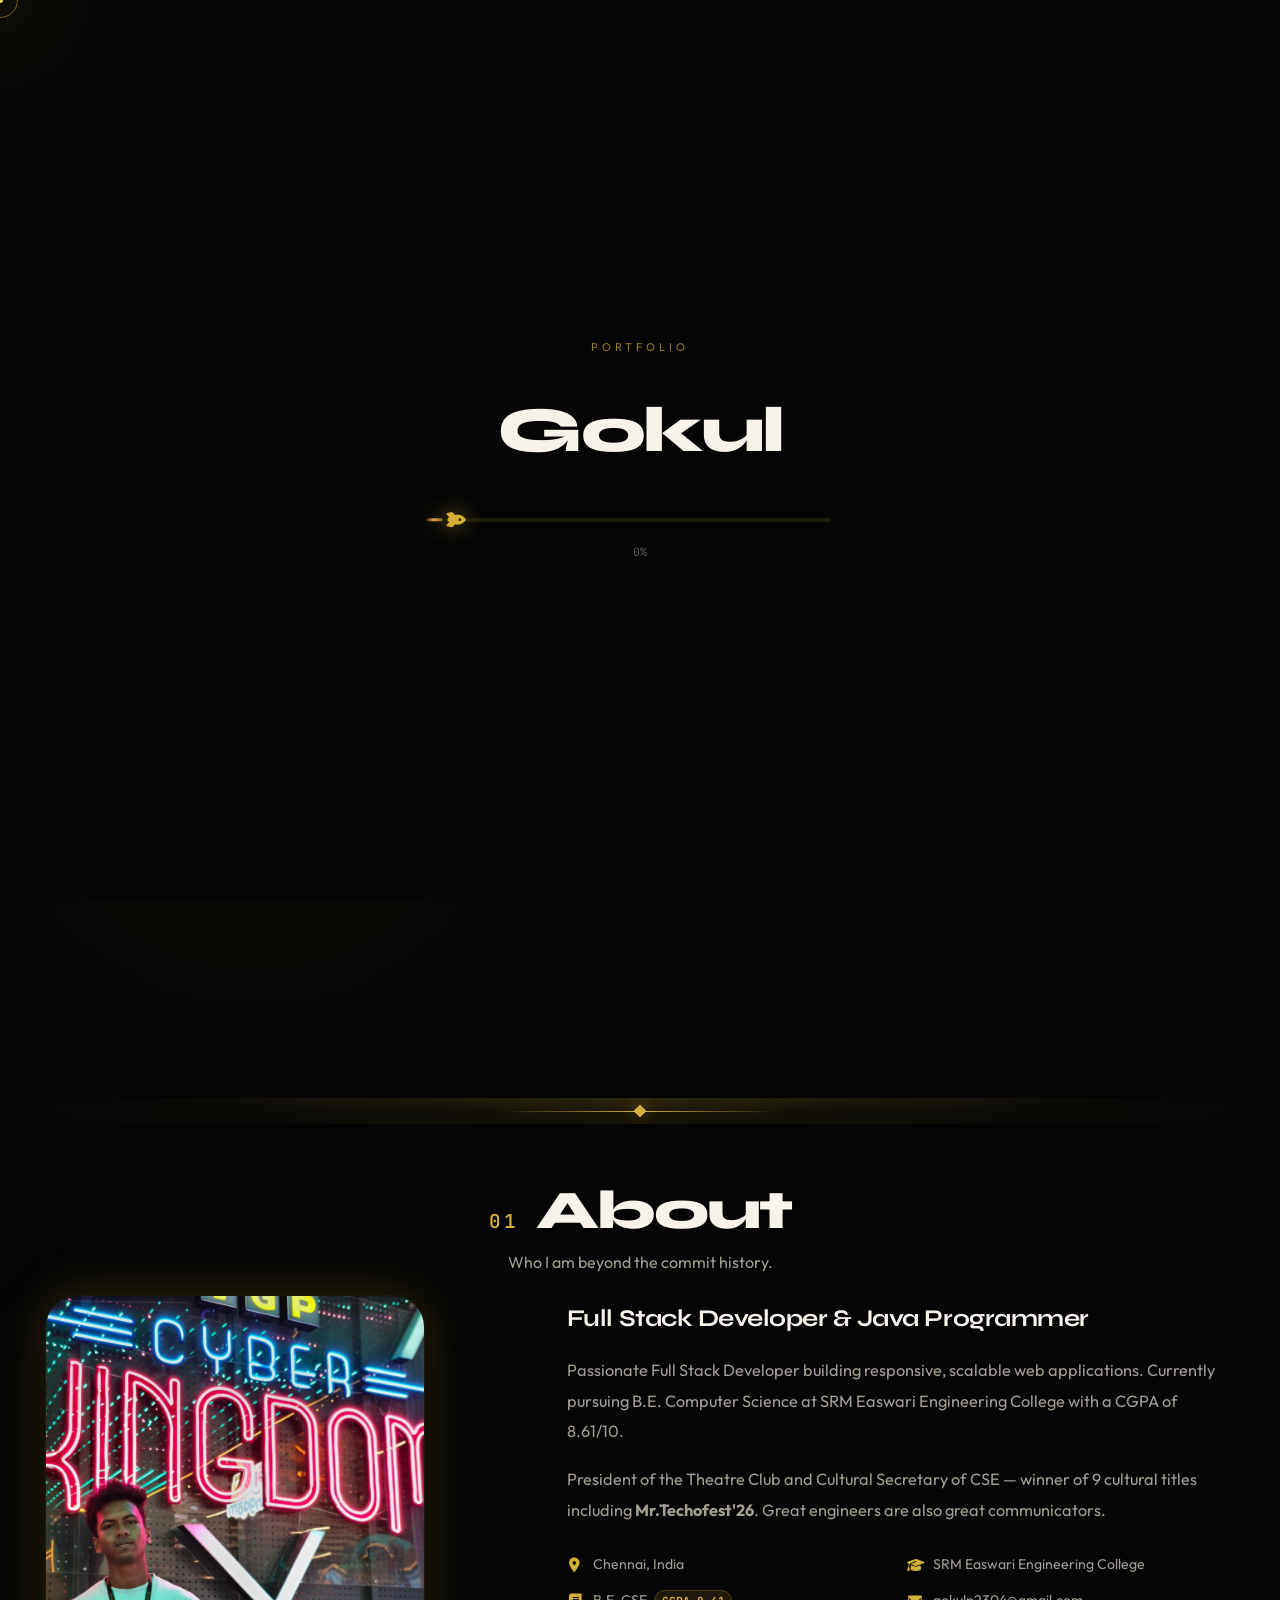
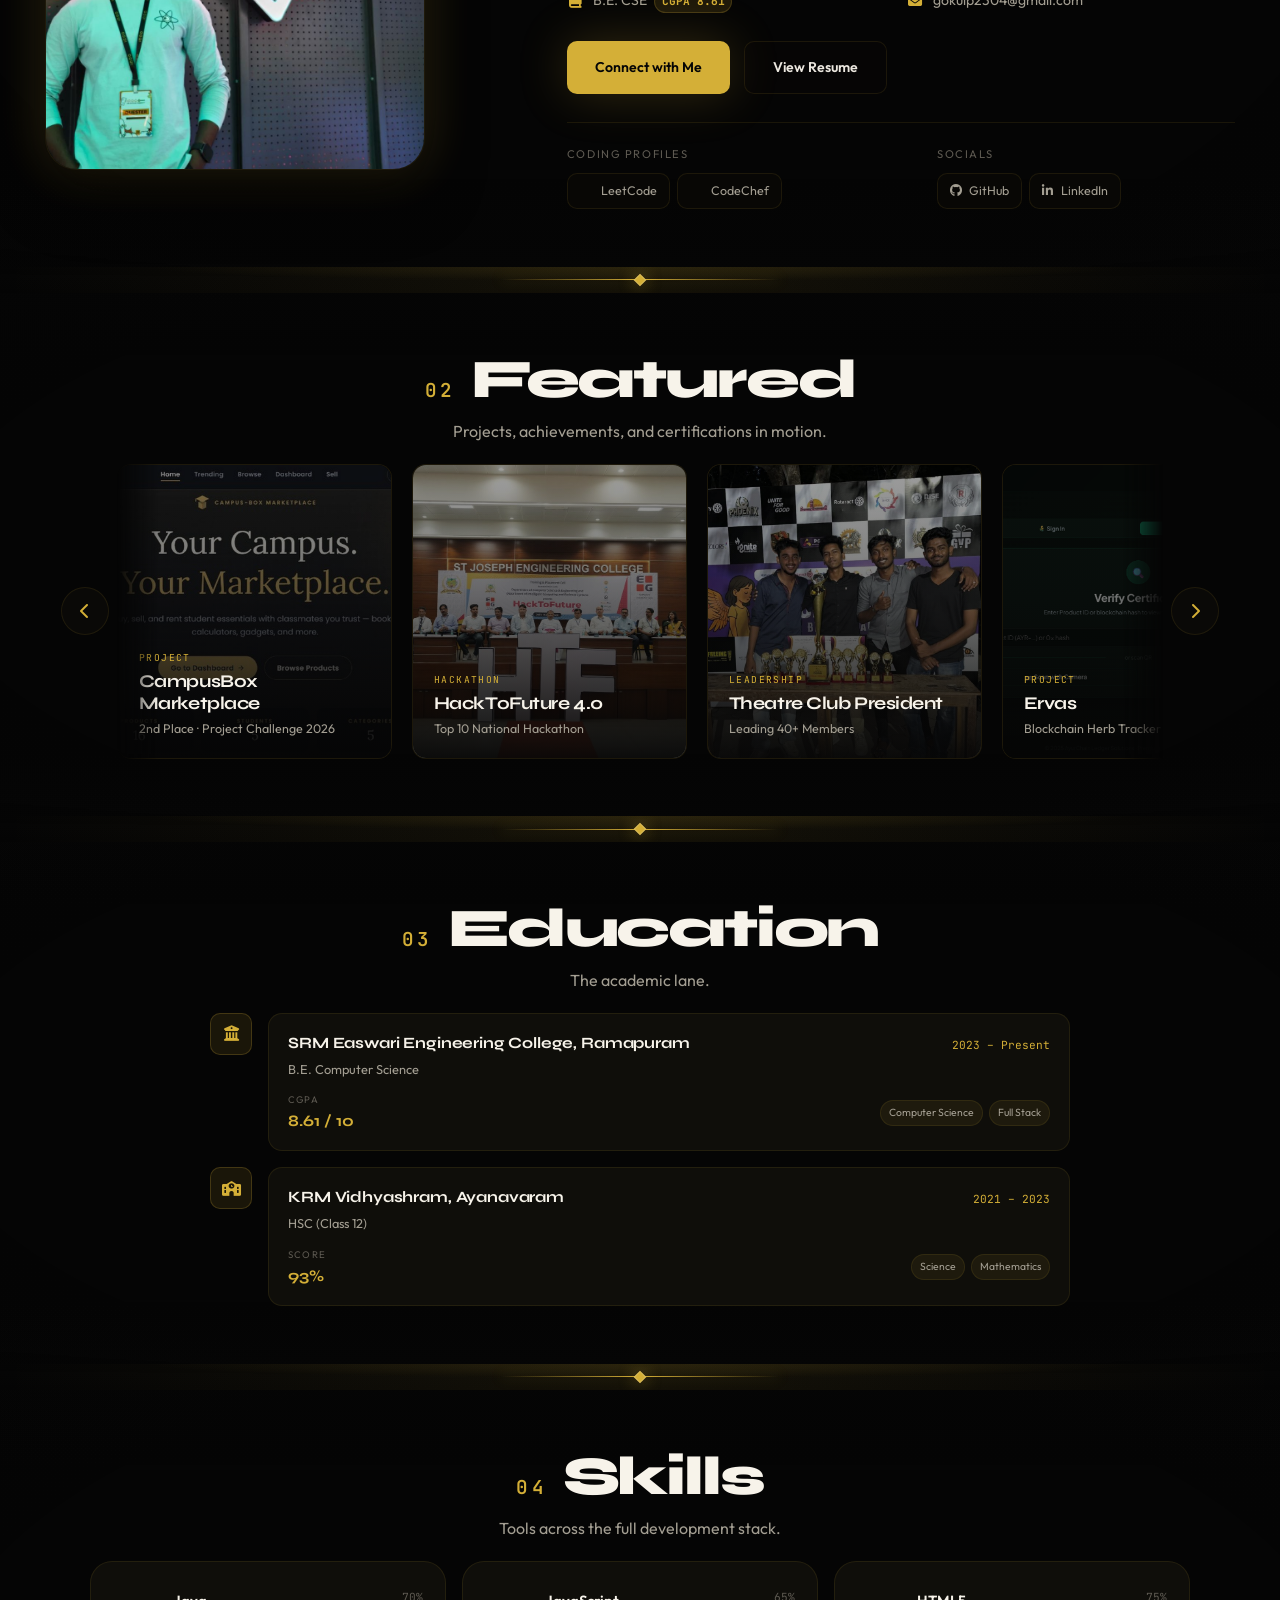
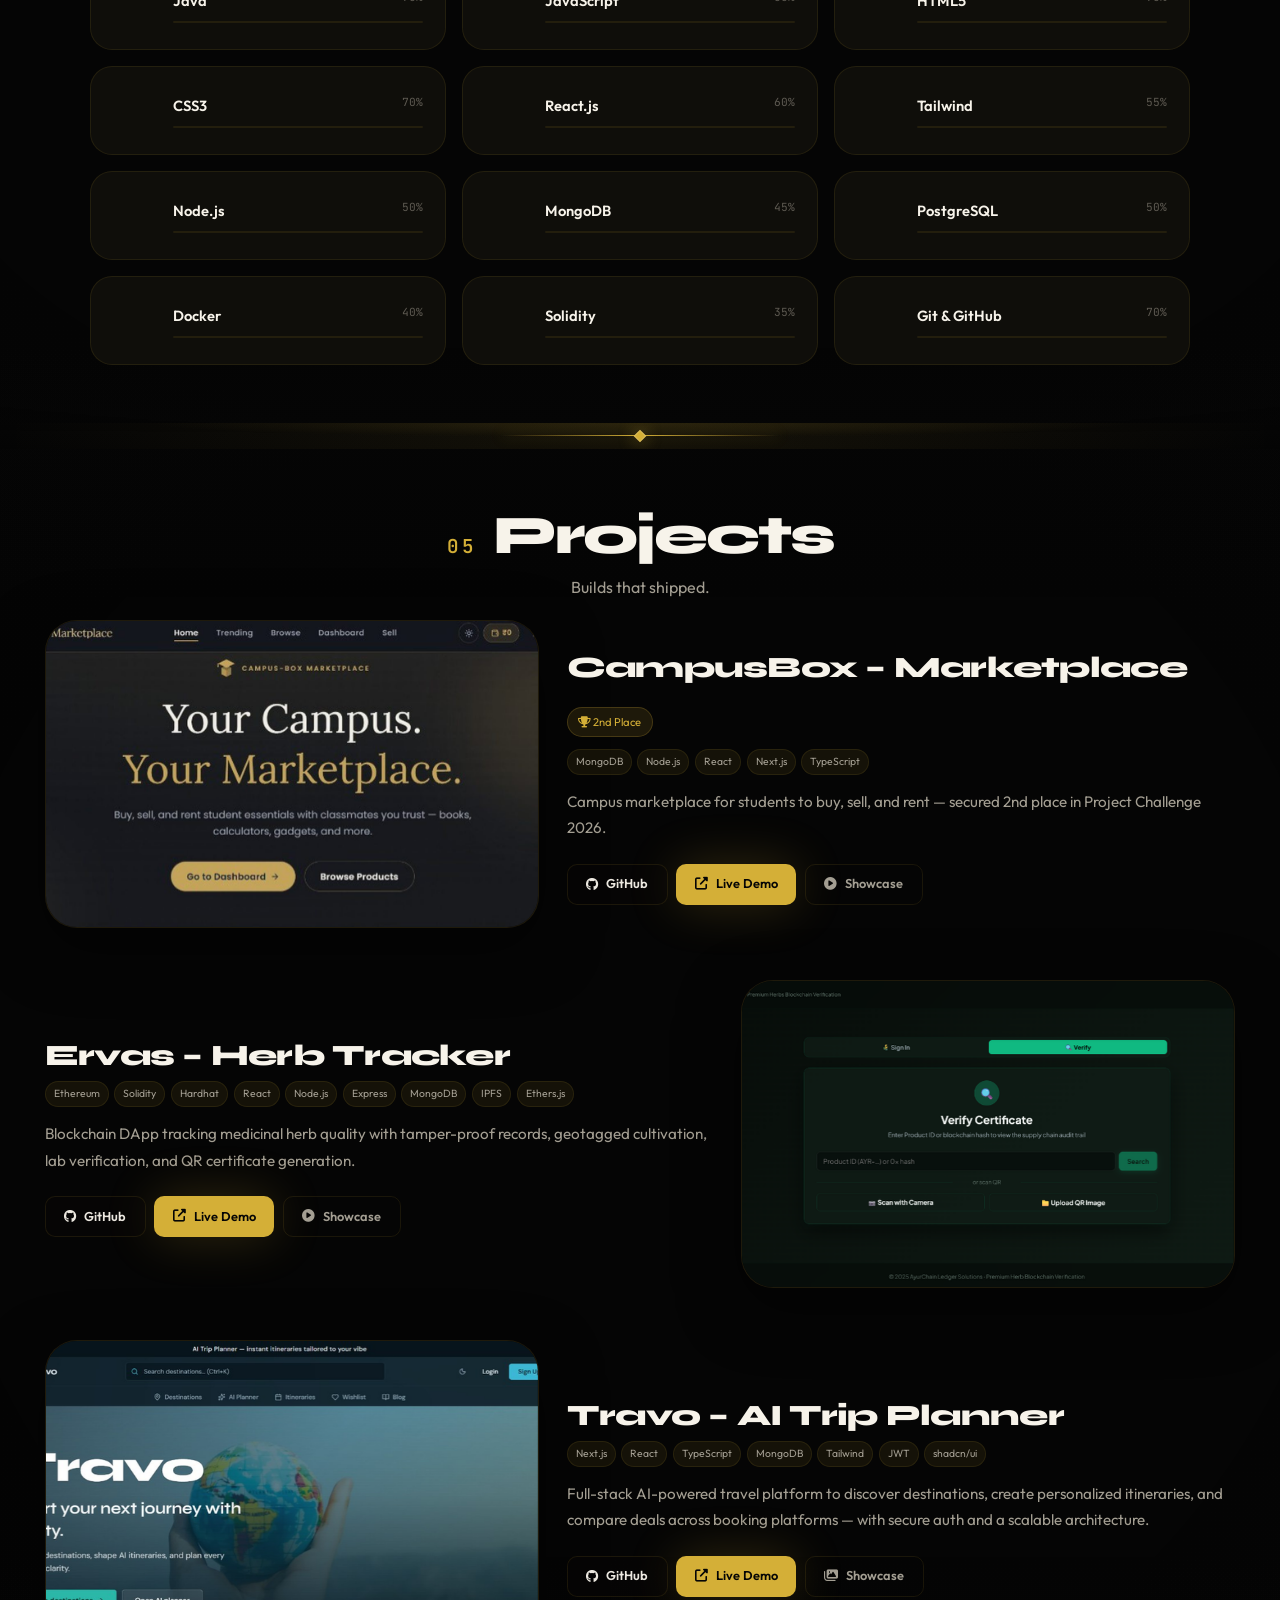
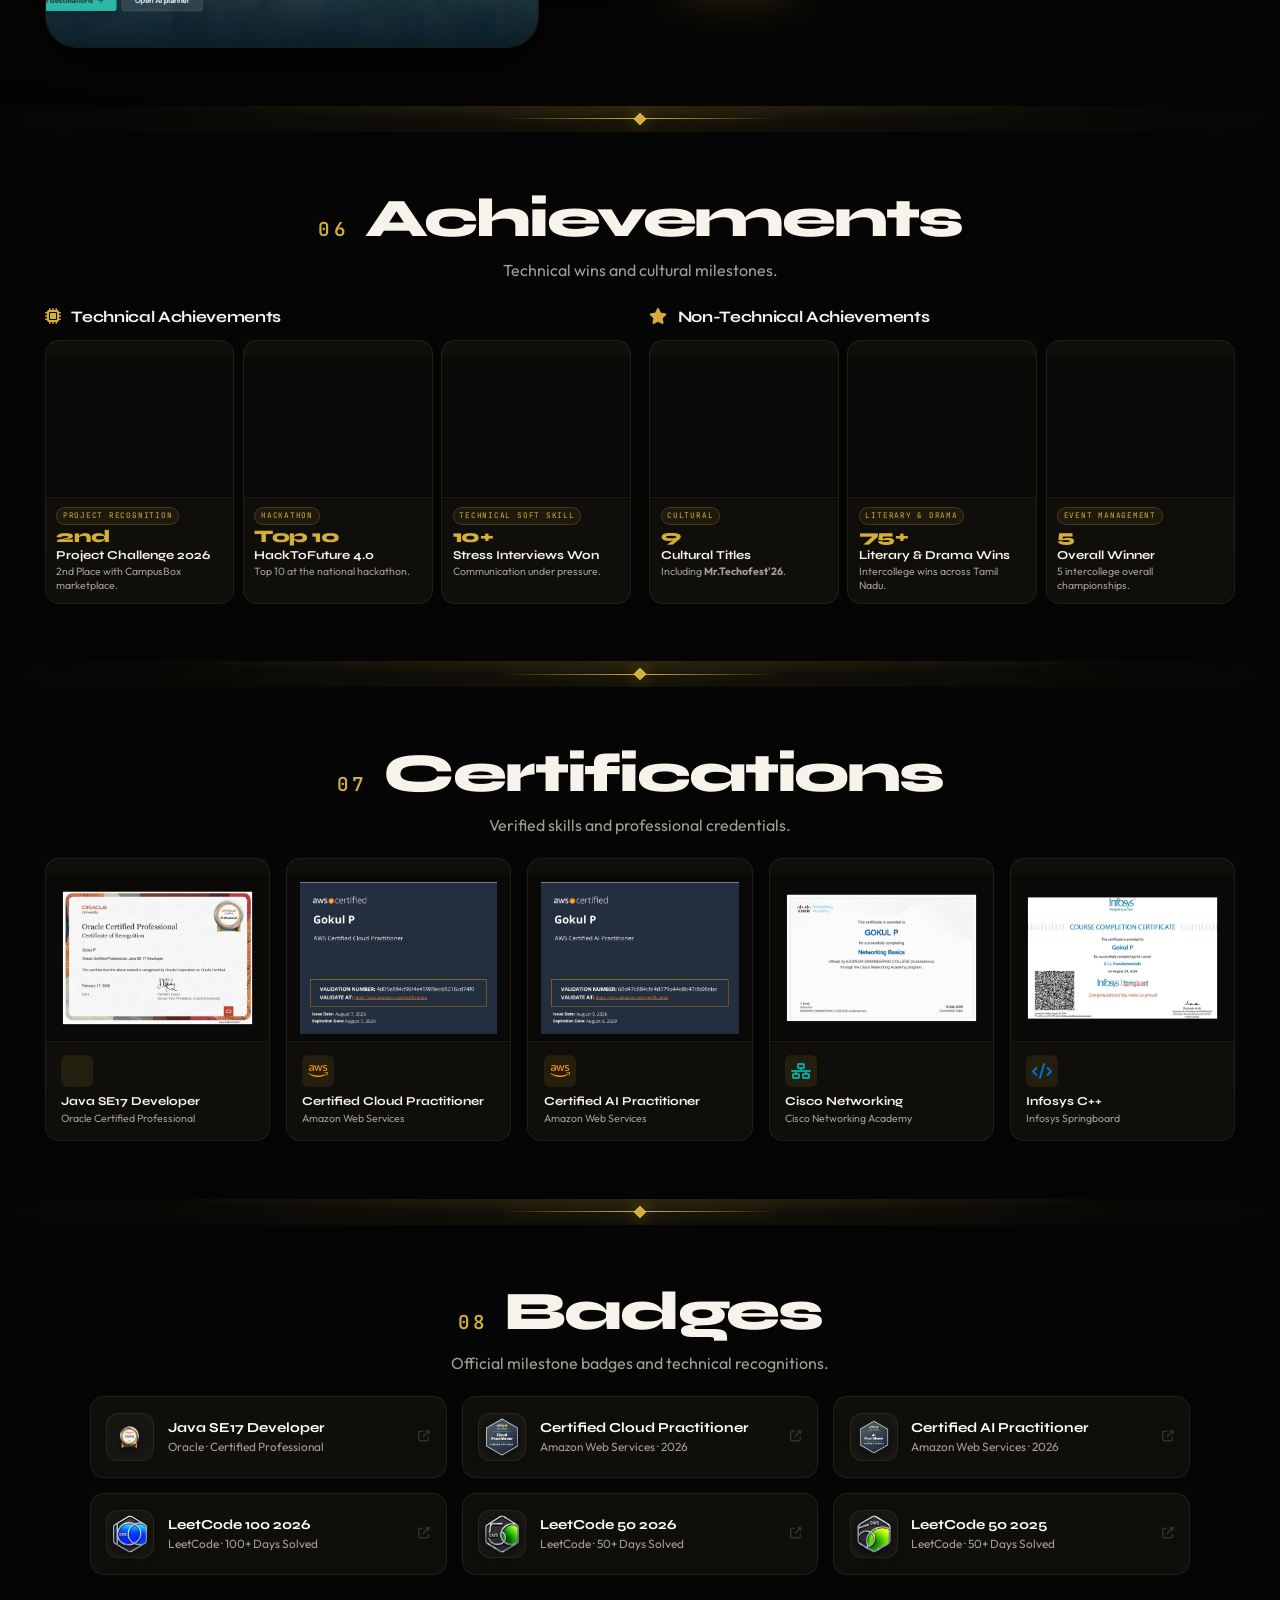
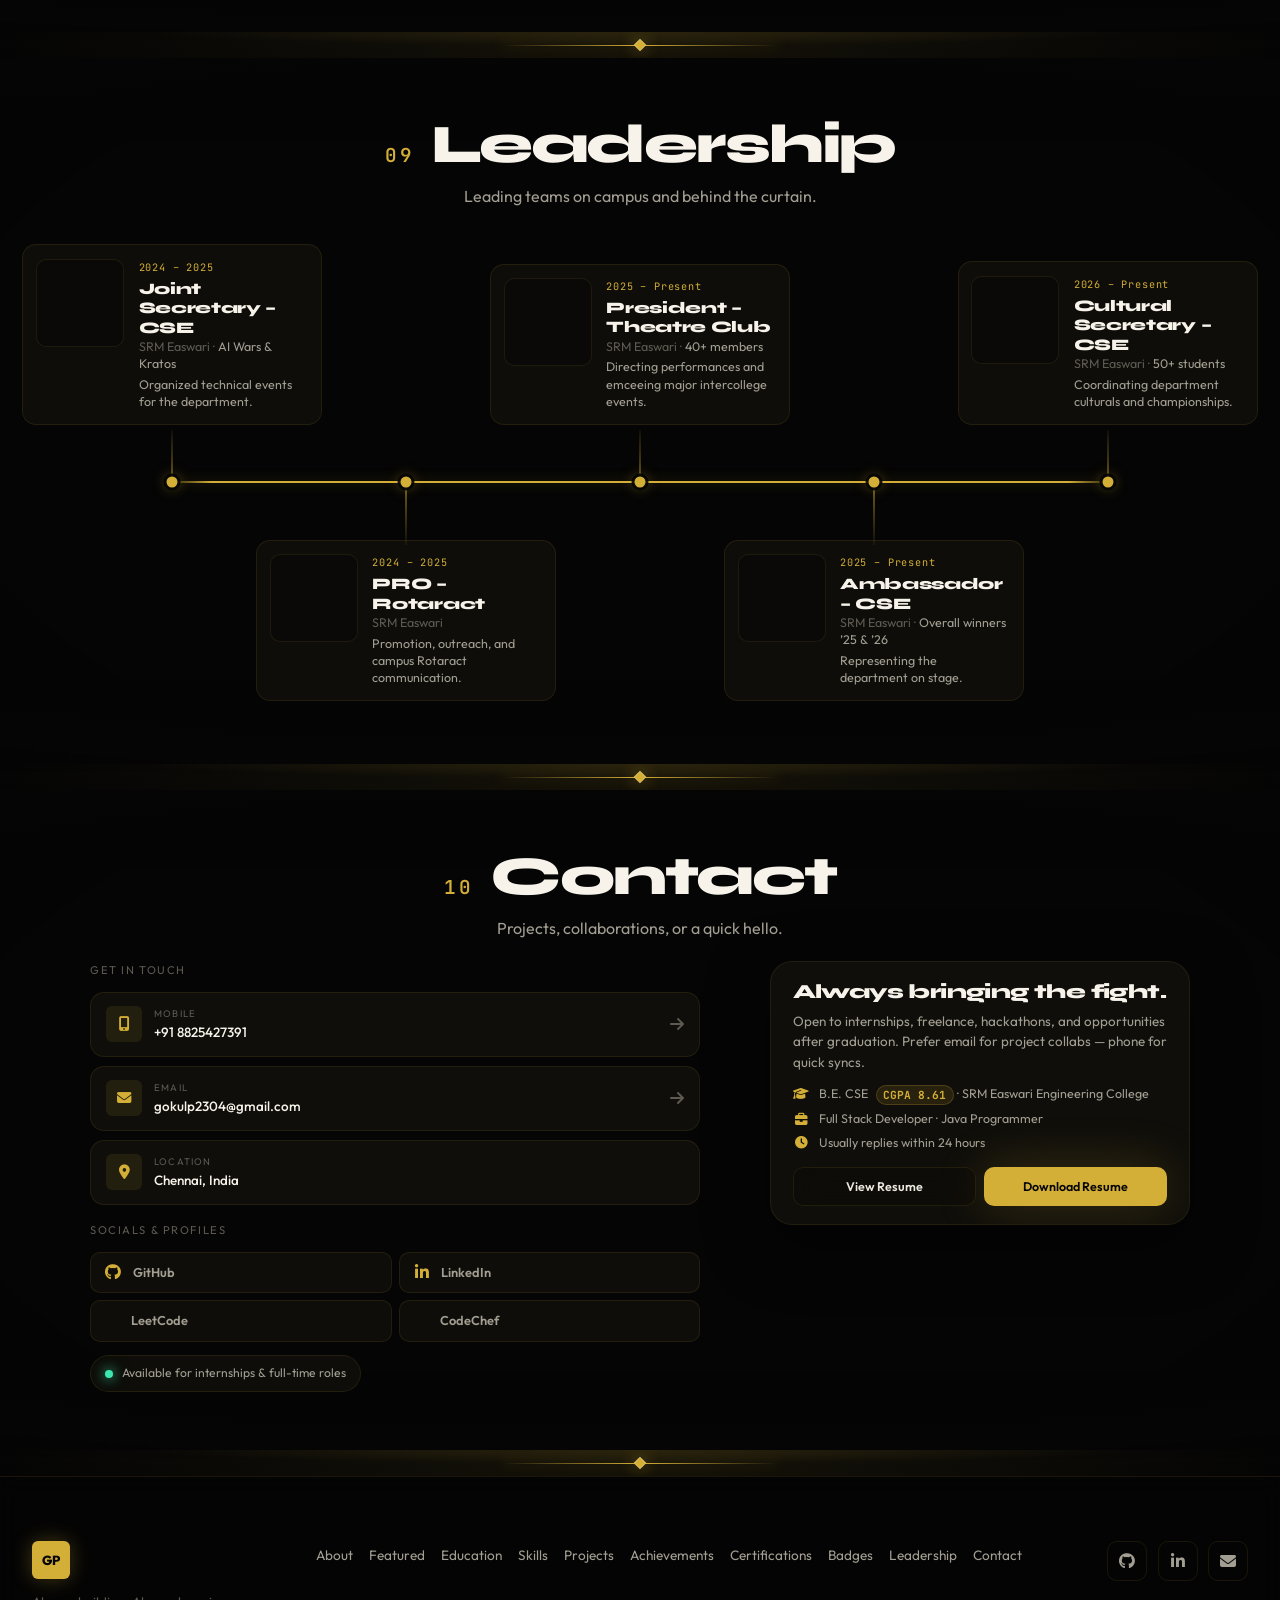
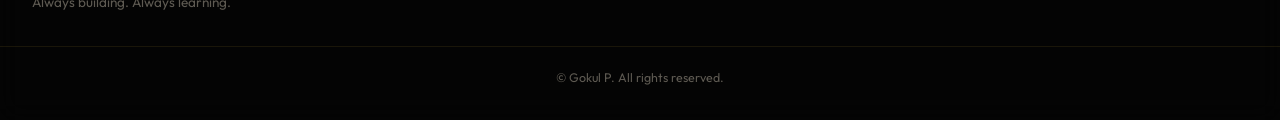
==== commit 7f0341bb: "hi" ====
--- a/index.html
+++ b/index.html
@@ -143,7 +143,7 @@
 
         <div class="hero-portrait cine-zoom" id="heroPortrait">
           <div class="portrait-frame">
-            <img src="assets/profile.jpg" alt="Gokul P, Full Stack Developer" class="portrait-img" width="640" height="800" fetchpriority="high" />
+            <img decoding='async' src="assets/profile.jpg" alt="Gokul P, Full Stack Developer" class="portrait-img" width="640" height="800" fetchpriority="high" />
             <div class="portrait-shine" aria-hidden="true"></div>
           </div>
         </div>
@@ -195,13 +195,13 @@
       <div class="about-grid">
         <div class="about-image-col">
           <div class="about-img-wrap cine-parallax">
-            <img src="assets/about.jpeg" alt="Gokul P" class="about-photo" width="640" height="800" loading="lazy" />
+            <img decoding='async' src="assets/about.jpeg" alt="Gokul P" class="about-photo" width="640" height="800" loading="lazy" />
           </div>
         </div>
         <div class="about-content-col">
           <h3 class="about-subtitle">Full Stack Developer & Java Programmer</h3>
           <p class="about-text">Passionate Full Stack Developer building responsive, scalable web applications. Currently pursuing B.E. Computer Science at SRM Easwari Engineering College with a CGPA of 8.61/10.</p>
-          <p class="about-text about-text-secondary">President of the Theatre Club and Cultural Head of CSE — winner of 9 cultural titles including <strong>Mr.Techofest'26</strong>. Great engineers are also great communicators.</p>
+          <p class="about-text about-text-secondary">President of the Theatre Club and Cultural Secretary of CSE — winner of 9 cultural titles including <strong>Mr.Techofest'26</strong>. Great engineers are also great communicators.</p>
           <div class="about-details">
             <div class="detail-item"><i class="fas fa-map-marker-alt" aria-hidden="true"></i><span>Chennai, India</span></div>
             <div class="detail-item"><i class="fas fa-graduation-cap" aria-hidden="true"></i><span>SRM Easwari Engineering College</span></div>
@@ -216,8 +216,8 @@
             <div class="coding-profiles">
               <p class="profiles-label">Coding Profiles</p>
               <div class="profiles-grid">
-                <a href="https://leetcode.com/u/2iVV1KHV9J/" class="profile-badge" target="_blank" rel="noopener"><img src="https://leetcode.com/favicon.ico" alt="" />LeetCode</a>
-                <a href="https://www.codechef.com/users/gokul_2304" class="profile-badge" target="_blank" rel="noopener"><img src="https://www.codechef.com/favicon.ico" alt="" />CodeChef</a>
+                <a href="https://leetcode.com/u/2iVV1KHV9J/" class="profile-badge" target="_blank" rel="noopener"><img decoding='async' src="https://leetcode.com/favicon.ico" alt="" />LeetCode</a>
+                <a href="https://www.codechef.com/users/gokul_2304" class="profile-badge" target="_blank" rel="noopener"><img decoding='async' src="https://www.codechef.com/favicon.ico" alt="" />CodeChef</a>
               </div>
             </div>
             <div class="coding-profiles">
@@ -254,7 +254,7 @@
         <div class="featured-viewport">
           <div class="featured-track">
             <a href="#projects" class="feat-slide" data-magnetic>
-              <div class="feat-media"><img src="pictures/campusbox/optimized/01-landing.jpg" alt="CampusBox Marketplace" loading="lazy" /></div>
+              <div class="feat-media"><img decoding='async' src="pictures/campusbox/optimized/01-landing.jpg" alt="CampusBox Marketplace" loading="lazy" /></div>
               <div class="feat-overlay">
                 <span class="feat-tag">Project</span>
                 <h3>CampusBox Marketplace</h3>
@@ -262,7 +262,7 @@
               </div>
             </a>
             <a href="#achievements" class="feat-slide" data-magnetic>
-              <div class="feat-media"><img src="pictures/Hack to the Future/DSC06595.JPG" alt="HackToFuture 4.0" loading="lazy" /></div>
+              <div class="feat-media"><img decoding='async' src="pictures/Hack to the Future/DSC06595.JPG" alt="HackToFuture 4.0" loading="lazy" /></div>
               <div class="feat-overlay">
                 <span class="feat-tag">Hackathon</span>
                 <h3>HackToFuture 4.0</h3>
@@ -270,7 +270,7 @@
               </div>
             </a>
             <a href="#leadership" class="feat-slide" data-magnetic>
-              <div class="feat-media"><img src="pictures/president/m.jpeg" alt="Theatre Club President" loading="lazy" /></div>
+              <div class="feat-media"><img decoding='async' src="pictures/president/m.jpeg" alt="Theatre Club President" loading="lazy" /></div>
               <div class="feat-overlay">
                 <span class="feat-tag">Leadership</span>
                 <h3>Theatre Club President</h3>
@@ -278,7 +278,7 @@
               </div>
             </a>
             <a href="#projects" class="feat-slide" data-magnetic>
-              <div class="feat-media"><img src="pictures/ayurchain/01-verify.png" alt="Ervas blockchain herb tracker" loading="lazy" /></div>
+              <div class="feat-media"><img decoding='async' src="pictures/ayurchain/01-verify.png" alt="Ervas blockchain herb tracker" loading="lazy" /></div>
               <div class="feat-overlay">
                 <span class="feat-tag">Project</span>
                 <h3>Ervas</h3>
@@ -286,7 +286,7 @@
               </div>
             </a>
             <a href="#achievements" class="feat-slide" data-magnetic>
-              <div class="feat-media"><img src="pictures/Overalls/WhatsApp Image 2026-06-29 at 4.35.06 PM.jpeg" alt="5x Overall Championship" loading="lazy" /></div>
+              <div class="feat-media"><img decoding='async' src="pictures/Overalls/WhatsApp Image 2026-06-29 at 4.35.06 PM.jpeg" alt="5x Overall Championship" loading="lazy" /></div>
               <div class="feat-overlay">
                 <span class="feat-tag">Achievement</span>
                 <h3>Overall Champion</h3>
@@ -294,7 +294,7 @@
               </div>
             </a>
             <a href="#leadership" class="feat-slide" data-magnetic>
-              <div class="feat-media"><img src="pictures/joint sec/WhatsApp Image 2026-06-15 at 11.38.22 AM.jpeg" alt="Joint Secretary CSE" loading="lazy" /></div>
+              <div class="feat-media"><img decoding='async' src="pictures/joint sec/WhatsApp Image 2026-06-15 at 11.38.22 AM.jpeg" alt="Joint Secretary CSE" loading="lazy" /></div>
               <div class="feat-overlay">
                 <span class="feat-tag">Leadership</span>
                 <h3>Joint Secretary – CSE</h3>
@@ -302,7 +302,7 @@
               </div>
             </a>
             <a href="#achievements" class="feat-slide" data-magnetic>
-              <div class="feat-media"><img src="pictures/Non tech achievements/WhatsApp Image 2026-06-29 at 3.46.16 PM.jpeg" alt="Mr. Techofest 2026" loading="lazy" /></div>
+              <div class="feat-media"><img decoding='async' src="pictures/Non tech achievements/WhatsApp Image 2026-06-29 at 3.46.16 PM.jpeg" alt="Mr. Techofest 2026" loading="lazy" /></div>
               <div class="feat-overlay">
                 <span class="feat-tag">Culture</span>
                 <h3>Mr. Techofest '26</h3>
@@ -310,7 +310,7 @@
               </div>
             </a>
             <a href="#projects" class="feat-slide" data-magnetic>
-              <div class="feat-media"><img src="pictures/travo/01-hero.png" alt="Travo AI Trip Planner" loading="lazy" /></div>
+              <div class="feat-media"><img decoding='async' src="pictures/travo/01-hero.png" alt="Travo AI Trip Planner" loading="lazy" /></div>
               <div class="feat-overlay">
                 <span class="feat-tag">Project</span>
                 <h3>Travo</h3>
@@ -318,7 +318,7 @@
               </div>
             </a>
             <a href="#achievements" class="feat-slide" data-magnetic>
-              <div class="feat-media"><img src="pictures/Stress interview/WhatsApp Image 2026-06-29 at 3.46.12 PM.jpeg" alt="Stress Interviews Won" loading="lazy" /></div>
+              <div class="feat-media"><img decoding='async' src="pictures/Stress interview/WhatsApp Image 2026-06-29 at 3.46.12 PM.jpeg" alt="Stress Interviews Won" loading="lazy" /></div>
               <div class="feat-overlay">
                 <span class="feat-tag">Soft Skills</span>
                 <h3>10+ Stress Interviews</h3>
@@ -326,18 +326,18 @@
               </div>
             </a>
             <a href="#leadership" class="feat-slide" data-magnetic>
-              <div class="feat-media"><img src="pictures/Non tech achievements/WhatsApp Image 2026-06-29 at 3.45.34 PM.jpeg" alt="Cultural Head CSE" loading="lazy" /></div>
+              <div class="feat-media"><img decoding='async' src="pictures/Non tech achievements/WhatsApp Image 2026-06-29 at 3.45.34 PM.jpeg" alt="Cultural Secretary CSE" loading="lazy" /></div>
               <div class="feat-overlay">
                 <span class="feat-tag">Leadership</span>
-                <h3>Cultural Head – CSE</h3>
+                <h3>Cultural Secretary – CSE</h3>
                 <p>Coordinating 50+ Students</p>
               </div>
             </a>
             <a href="#certifications" class="feat-slide" data-magnetic>
-              <div class="feat-media feat-media--zoom"><img src="pictures/Oracle/Gokul_Oracle.jpg" alt="Oracle Java SE17 Certification" loading="lazy" /></div>
+              <div class="feat-media feat-media--zoom"><img decoding='async' src="pictures/Oracle/Gokul_Oracle.jpg" alt="Java SE17 Developer Certification" loading="lazy" /></div>
               <div class="feat-overlay">
                 <span class="feat-tag">Certification</span>
-                <h3>Oracle Java SE17</h3>
+                <h3>Java SE17 Developer</h3>
                 <p>Certified Developer</p>
               </div>
             </a>
@@ -450,14 +450,14 @@
             <div class="project-img-wrap">
               <div class="project-carousel" data-carousel data-interval="3200" data-gallery="campusbox">
                 <div class="project-carousel-slides">
-                  <div class="project-carousel-slide is-active"><div class="project-carousel-frame"><img src="pictures/campusbox/optimized/01-landing.jpg" alt="CampusBox landing" loading="lazy"></div></div>
-                  <div class="project-carousel-slide"><div class="project-carousel-frame"><img src="pictures/campusbox/optimized/02-browse.jpg" alt="Browse" loading="lazy"></div></div>
-                  <div class="project-carousel-slide"><div class="project-carousel-frame"><img src="pictures/campusbox/optimized/03-trending.jpg" alt="Trending" loading="lazy"></div></div>
-                  <div class="project-carousel-slide"><div class="project-carousel-frame"><img src="pictures/campusbox/optimized/04-my-items.jpg" alt="My items" loading="lazy"></div></div>
-                  <div class="project-carousel-slide"><div class="project-carousel-frame"><img src="pictures/campusbox/optimized/05-physics.jpg" alt="Listing" loading="lazy"></div></div>
-                  <div class="project-carousel-slide"><div class="project-carousel-frame"><img src="pictures/campusbox/optimized/06-blazer.jpg" alt="Blazer" loading="lazy"></div></div>
-                  <div class="project-carousel-slide"><div class="project-carousel-frame"><img src="pictures/campusbox/optimized/07-sell.jpg" alt="Sell" loading="lazy"></div></div>
-                  <div class="project-carousel-slide"><div class="project-carousel-frame"><img src="pictures/campusbox/optimized/08-profile.jpg" alt="Profile" loading="lazy"></div></div>
+                  <div class="project-carousel-slide is-active"><div class="project-carousel-frame"><img decoding='async' src="pictures/campusbox/optimized/01-landing.jpg" alt="CampusBox landing" loading="lazy"></div></div>
+                  <div class="project-carousel-slide"><div class="project-carousel-frame"><img decoding='async' src="pictures/campusbox/optimized/02-browse.jpg" alt="Browse" loading="lazy"></div></div>
+                  <div class="project-carousel-slide"><div class="project-carousel-frame"><img decoding='async' src="pictures/campusbox/optimized/03-trending.jpg" alt="Trending" loading="lazy"></div></div>
+                  <div class="project-carousel-slide"><div class="project-carousel-frame"><img decoding='async' src="pictures/campusbox/optimized/04-my-items.jpg" alt="My items" loading="lazy"></div></div>
+                  <div class="project-carousel-slide"><div class="project-carousel-frame"><img decoding='async' src="pictures/campusbox/optimized/05-physics.jpg" alt="Listing" loading="lazy"></div></div>
+                  <div class="project-carousel-slide"><div class="project-carousel-frame"><img decoding='async' src="pictures/campusbox/optimized/06-blazer.jpg" alt="Blazer" loading="lazy"></div></div>
+                  <div class="project-carousel-slide"><div class="project-carousel-frame"><img decoding='async' src="pictures/campusbox/optimized/07-sell.jpg" alt="Sell" loading="lazy"></div></div>
+                  <div class="project-carousel-slide"><div class="project-carousel-frame"><img decoding='async' src="pictures/campusbox/optimized/08-profile.jpg" alt="Profile" loading="lazy"></div></div>
                 </div>
                 <div class="project-carousel-dots" role="tablist"></div>
               </div>
@@ -483,11 +483,11 @@
             <div class="project-img-wrap">
               <div class="project-carousel" data-carousel data-interval="3500" data-gallery="ayurchain">
                 <div class="project-carousel-slides">
-                  <div class="project-carousel-slide is-active"><div class="project-carousel-frame"><img src="pictures/ayurchain/01-verify.png" alt="Verify Certificate" loading="lazy"></div></div>
-                  <div class="project-carousel-slide"><div class="project-carousel-frame"><img src="pictures/ayurchain/02-farmer-portal.png" alt="Farmer Portal" loading="lazy"></div></div>
-                  <div class="project-carousel-slide"><div class="project-carousel-frame"><img src="pictures/ayurchain/03-farmer-dashboard.png" alt="Farmer Dashboard" loading="lazy"></div></div>
-                  <div class="project-carousel-slide"><div class="project-carousel-frame"><img src="pictures/ayurchain/04-admin-pipeline.png" alt="Admin Verification Pipeline" loading="lazy"></div></div>
-                  <div class="project-carousel-slide"><div class="project-carousel-frame"><img src="pictures/ayurchain/05-certificate.png" alt="Certificate of Compliance" loading="lazy"></div></div>
+                  <div class="project-carousel-slide is-active"><div class="project-carousel-frame"><img decoding='async' src="pictures/ayurchain/01-verify.png" alt="Verify Certificate" loading="lazy"></div></div>
+                  <div class="project-carousel-slide"><div class="project-carousel-frame"><img decoding='async' src="pictures/ayurchain/02-farmer-portal.png" alt="Farmer Portal" loading="lazy"></div></div>
+                  <div class="project-carousel-slide"><div class="project-carousel-frame"><img decoding='async' src="pictures/ayurchain/03-farmer-dashboard.png" alt="Farmer Dashboard" loading="lazy"></div></div>
+                  <div class="project-carousel-slide"><div class="project-carousel-frame"><img decoding='async' src="pictures/ayurchain/04-admin-pipeline.png" alt="Admin Verification Pipeline" loading="lazy"></div></div>
+                  <div class="project-carousel-slide"><div class="project-carousel-frame"><img decoding='async' src="pictures/ayurchain/05-certificate.png" alt="Certificate of Compliance" loading="lazy"></div></div>
                 </div>
                 <div class="project-carousel-dots" role="tablist"></div>
               </div>
@@ -512,12 +512,12 @@
             <div class="project-img-wrap">
               <div class="project-carousel" data-carousel data-interval="3400" data-gallery="travo">
                 <div class="project-carousel-slides">
-                  <div class="project-carousel-slide is-active"><div class="project-carousel-frame"><img src="pictures/travo/01-hero.png" alt="Travo hero" loading="lazy"></div></div>
-                  <div class="project-carousel-slide"><div class="project-carousel-frame"><img src="pictures/travo/02-planner.png" alt="AI Planner" loading="lazy"></div></div>
-                  <div class="project-carousel-slide"><div class="project-carousel-frame"><img src="pictures/travo/03-itinerary.png" alt="Itinerary" loading="lazy"></div></div>
-                  <div class="project-carousel-slide"><div class="project-carousel-frame"><img src="pictures/travo/04-compare.png" alt="Compare deals" loading="lazy"></div></div>
-                  <div class="project-carousel-slide"><div class="project-carousel-frame"><img src="pictures/travo/05-destination.png" alt="Destination" loading="lazy"></div></div>
-                  <div class="project-carousel-slide"><div class="project-carousel-frame"><img src="pictures/travo/06-assistant.png" alt="AI Assistant" loading="lazy"></div></div>
+                  <div class="project-carousel-slide is-active"><div class="project-carousel-frame"><img decoding='async' src="pictures/travo/01-hero.png" alt="Travo hero" loading="lazy"></div></div>
+                  <div class="project-carousel-slide"><div class="project-carousel-frame"><img decoding='async' src="pictures/travo/02-planner.png" alt="AI Planner" loading="lazy"></div></div>
+                  <div class="project-carousel-slide"><div class="project-carousel-frame"><img decoding='async' src="pictures/travo/03-itinerary.png" alt="Itinerary" loading="lazy"></div></div>
+                  <div class="project-carousel-slide"><div class="project-carousel-frame"><img decoding='async' src="pictures/travo/04-compare.png" alt="Compare deals" loading="lazy"></div></div>
+                  <div class="project-carousel-slide"><div class="project-carousel-frame"><img decoding='async' src="pictures/travo/05-destination.png" alt="Destination" loading="lazy"></div></div>
+                  <div class="project-carousel-slide"><div class="project-carousel-frame"><img decoding='async' src="pictures/travo/06-assistant.png" alt="AI Assistant" loading="lazy"></div></div>
                 </div>
                 <div class="project-carousel-dots" role="tablist"></div>
               </div>
@@ -646,28 +646,38 @@
       </div>
       <div class="certs-grid">
         <div class="cert-card">
+          <div class="cert-thumb media-gallery" data-gallery="cert-oracle">
+            <img decoding='async' src="pictures/Oracle/Gokul_Oracle.jpg" alt="Java SE17 Developer Certificate preview" class="cert-static-fallback" loading="eager" />
+          </div>
+          <div class="cert-body">
+            <div class="cert-icon"><i class="devicon-java-plain colored" aria-hidden="true"></i></div>
+            <h3 class="achievement-title">Java SE17 Developer</h3>
+            <p class="achievement-desc">Oracle Certified Professional</p>
+          </div>
+        </div>
+        <div class="cert-card">
           <div class="cert-thumb media-gallery" data-gallery="cert-aws">
-            <img src="pictures/AWS/AWS_Cloud_Practitioner.jpg" alt="AWS Certified Cloud Practitioner preview" class="cert-static-fallback" loading="eager" />
+            <img decoding='async' src="pictures/AWS/AWS_Cloud_Practitioner.jpg?v=20260810_v2" alt="Certified Cloud Practitioner preview" class="cert-static-fallback" loading="eager" />
           </div>
           <div class="cert-body">
             <div class="cert-icon"><i class="fab fa-aws" aria-hidden="true" style="color: #ff9900;"></i></div>
-            <h3 class="achievement-title">AWS Cloud Practitioner</h3>
+            <h3 class="achievement-title">Certified Cloud Practitioner</h3>
             <p class="achievement-desc">Amazon Web Services</p>
           </div>
         </div>
         <div class="cert-card">
-          <div class="cert-thumb media-gallery" data-gallery="cert-oracle">
-            <img src="pictures/Oracle/Gokul_Oracle.jpg" alt="Oracle Java SE17 Certificate preview" class="cert-static-fallback" loading="eager" />
+          <div class="cert-thumb media-gallery" data-gallery="cert-aws-ai">
+            <img decoding='async' src="pictures/AWS/AWS_AI_Practitioner.jpg?v=20260810_v2" alt="Certified AI Practitioner preview" class="cert-static-fallback" loading="eager" />
           </div>
           <div class="cert-body">
-            <div class="cert-icon"><i class="devicon-java-plain colored" aria-hidden="true"></i></div>
-            <h3 class="achievement-title">Oracle Java SE17</h3>
-            <p class="achievement-desc">Oracle Corporation</p>
+            <div class="cert-icon"><i class="fab fa-aws" aria-hidden="true" style="color: #ff9900;"></i></div>
+            <h3 class="achievement-title">Certified AI Practitioner</h3>
+            <p class="achievement-desc">Amazon Web Services</p>
           </div>
         </div>
         <div class="cert-card">
           <div class="cert-thumb media-gallery" data-gallery="cert-cisco">
-            <img src="pictures/Networking basics/Networking basics.jpg" alt="Cisco Networking preview" class="cert-static-fallback" loading="eager" />
+            <img decoding='async' src="pictures/Networking basics/Networking basics.jpg" alt="Cisco Networking preview" class="cert-static-fallback" loading="eager" />
           </div>
           <div class="cert-body">
             <div class="cert-icon"><i class="fas fa-network-wired" aria-hidden="true" style="color: #00a79d;"></i></div>
@@ -677,7 +687,7 @@
         </div>
         <div class="cert-card">
           <div class="cert-thumb media-gallery" data-gallery="cert-cpp">
-            <img src="pictures/C++ fundamentals/C++.jpg" alt="Infosys C++ preview" class="cert-static-fallback" loading="eager" />
+            <img decoding='async' src="pictures/C++ fundamentals/C++.jpg" alt="Infosys C++ preview" class="cert-static-fallback" loading="eager" />
           </div>
           <div class="cert-body">
             <div class="cert-icon"><i class="fas fa-code" aria-hidden="true" style="color: #0072ce;"></i></div>
@@ -703,45 +713,71 @@
         <p class="cine-sub">Official milestone badges and technical recognitions.</p>
       </div>
       <div class="badges-grid" id="badgesGrid">
-        <div class="badge-card" data-showcase="badge-aws">
+        <a href="https://catalog-education.oracle.com/ords/certview/sharebadge?id=08FDCC23E59A4077BD692FD95132B1E5B9D3B77D549F304B79B49CFEC5380F26" target="_blank" rel="noopener noreferrer" class="badge-card" aria-label="Verify Java SE17 Developer Badge">
           <div class="badge-icon-wrap">
-            <img src="pictures/Badges/aws-cloud-practitioner-thumb.png" alt="AWS Cloud Practitioner Badge" class="badge-img" loading="eager" />
+            <img decoding='async' src="pictures/Badges/oracle-java-se17-thumb.png" alt="Java SE17 Developer Badge" class="badge-img" loading="eager" />
           </div>
           <div class="badge-body">
-            <h3 class="badge-title">AWS Cloud Practitioner</h3>
+            <h3 class="badge-title">Java SE17 Developer</h3>
+            <p class="badge-desc">Oracle · Certified Professional</p>
+          </div>
+          <i class="fas fa-external-link-alt badge-verify-icon" aria-hidden="true"></i>
+        </a>
+
+        <a href="https://www.credly.com/badges/80c59e44-bdb9-43a0-b07c-fb09ea83ab29/public_url" target="_blank" rel="noopener noreferrer" class="badge-card" aria-label="Verify Certified Cloud Practitioner Badge">
+          <div class="badge-icon-wrap">
+            <img decoding='async' src="pictures/Badges/aws-cloud-practitioner-thumb.png" alt="Certified Cloud Practitioner Badge" class="badge-img" loading="eager" />
+          </div>
+          <div class="badge-body">
+            <h3 class="badge-title">Certified Cloud Practitioner</h3>
             <p class="badge-desc">Amazon Web Services · 2026</p>
           </div>
-        </div>
-
-        <div class="badge-card" data-showcase="badge-lc100-2026">
+          <i class="fas fa-external-link-alt badge-verify-icon" aria-hidden="true"></i>
+        </a>
+
+        <a href="https://www.credly.com/badges/23a9df91-b711-42a0-b007-6221cd7cddc0/public_url" target="_blank" rel="noopener noreferrer" class="badge-card" aria-label="Verify Certified AI Practitioner Badge">
           <div class="badge-icon-wrap">
-            <img src="pictures/Badges/leetcode-100-2026-thumb.png" alt="LeetCode 100 2026 Badge" class="badge-img" loading="eager" />
+            <img decoding='async' src="pictures/Badges/aws-ai-practitioner-thumb.png" alt="Certified AI Practitioner Badge" class="badge-img" loading="eager" />
+          </div>
+          <div class="badge-body">
+            <h3 class="badge-title">Certified AI Practitioner</h3>
+            <p class="badge-desc">Amazon Web Services · 2026</p>
+          </div>
+          <i class="fas fa-external-link-alt badge-verify-icon" aria-hidden="true"></i>
+        </a>
+
+        <a href="https://leetcode.com/medal/?showImg=0&id=10582209&isLevel=false" target="_blank" rel="noopener noreferrer" class="badge-card" aria-label="Verify LeetCode 100 2026 Badge">
+          <div class="badge-icon-wrap">
+            <img decoding='async' src="pictures/Badges/leetcode-100-2026-thumb.png" alt="LeetCode 100 2026 Badge" class="badge-img" loading="eager" />
           </div>
           <div class="badge-body">
             <h3 class="badge-title">LeetCode 100 2026</h3>
             <p class="badge-desc">LeetCode · 100+ Days Solved</p>
           </div>
-        </div>
-
-        <div class="badge-card" data-showcase="badge-lc50-2026">
+          <i class="fas fa-external-link-alt badge-verify-icon" aria-hidden="true"></i>
+        </a>
+
+        <a href="https://leetcode.com/medal/?showImg=0&id=10407442&isLevel=false" target="_blank" rel="noopener noreferrer" class="badge-card" aria-label="Verify LeetCode 50 2026 Badge">
           <div class="badge-icon-wrap">
-            <img src="pictures/Badges/leetcode-50-2026-thumb.png" alt="LeetCode 50 2026 Badge" class="badge-img" loading="eager" />
+            <img decoding='async' src="pictures/Badges/leetcode-50-2026-thumb.png" alt="LeetCode 50 2026 Badge" class="badge-img" loading="eager" />
           </div>
           <div class="badge-body">
             <h3 class="badge-title">LeetCode 50 2026</h3>
             <p class="badge-desc">LeetCode · 50+ Days Solved</p>
           </div>
-        </div>
-
-        <div class="badge-card" data-showcase="badge-lc50-2025">
+          <i class="fas fa-external-link-alt badge-verify-icon" aria-hidden="true"></i>
+        </a>
+
+        <a href="https://leetcode.com/medal/?showImg=0&id=7791556&isLevel=false" target="_blank" rel="noopener noreferrer" class="badge-card" aria-label="Verify LeetCode 50 2025 Badge">
           <div class="badge-icon-wrap">
-            <img src="pictures/Badges/leetcode-50-2025-thumb.png" alt="LeetCode 50 2025 Badge" class="badge-img" loading="eager" />
+            <img decoding='async' src="pictures/Badges/leetcode-50-2025-thumb.png" alt="LeetCode 50 2025 Badge" class="badge-img" loading="eager" />
           </div>
           <div class="badge-body">
             <h3 class="badge-title">LeetCode 50 2025</h3>
             <p class="badge-desc">LeetCode · 50+ Days Solved</p>
           </div>
-        </div>
+          <i class="fas fa-external-link-alt badge-verify-icon" aria-hidden="true"></i>
+        </a>
       </div>
     </section>
 
@@ -821,10 +857,10 @@
           <div class="lead-node-marker" aria-hidden="true"></div>
           <div class="lead-node-branch" aria-hidden="true"></div>
           <div class="lead-node-card">
-            <div class="lead-node-thumb media-gallery" data-gallery="cultural-head"></div>
+            <div class="lead-node-thumb media-gallery" data-gallery="cultural-secretary"></div>
             <div class="lead-node-body">
               <span class="lead-year">2026 – Present</span>
-              <h3 class="lead-role">Cultural Head – CSE</h3>
+              <h3 class="lead-role">Cultural Secretary – CSE</h3>
               <p class="lead-org">SRM Easwari · <span>50+ students</span></p>
               <p class="lead-desc">Coordinating department culturals and championships.</p>
             </div>
@@ -878,11 +914,11 @@
                 <span>LinkedIn</span>
               </a>
               <a href="https://leetcode.com/u/2iVV1KHV9J/" class="contact-social" target="_blank" rel="noopener" aria-label="LeetCode">
-                <img src="https://leetcode.com/favicon.ico" alt="" width="16" height="16" />
+                <img decoding='async' src="https://leetcode.com/favicon.ico" alt="" width="16" height="16" />
                 <span>LeetCode</span>
               </a>
               <a href="https://www.codechef.com/users/gokul_2304" class="contact-social" target="_blank" rel="noopener" aria-label="CodeChef">
-                <img src="https://www.codechef.com/favicon.ico" alt="" width="16" height="16" />
+                <img decoding='async' src="https://www.codechef.com/favicon.ico" alt="" width="16" height="16" />
                 <span>CodeChef</span>
               </a>
             </div>
--- a/css/style.css
+++ b/css/style.css
@@ -513,7 +513,7 @@
 .featured-track.is-dragging { cursor: grabbing; }
 .featured-track.is-paused { animation-play-state: paused; }
 .feat-slide {
-  position: relative; flex: 0 0 min(340px, 78vw); height: 360px; border-radius: var(--radius-xl);
+  position: relative; flex: 0 0 min(285px, 78vw); height: 300px; border-radius: var(--radius-xl);
   overflow: hidden; border: 1px solid var(--border-glass); background: var(--bg-card);
   isolation: isolate; display: block;
   transition: border-color 0.45s var(--ease-cine), box-shadow 0.45s, transform 0.45s;
@@ -534,12 +534,12 @@
 .feat-slide:hover .feat-media img { transform: scale(1.08); filter: brightness(0.45) saturate(1.05); }
 .feat-overlay {
   position: absolute; inset: 0; display: flex; flex-direction: column;
-  justify-content: flex-end; padding: 1.75rem;
+  justify-content: flex-end; padding: 1.35rem;
   background: linear-gradient(to top, rgba(5,5,5,0.94) 0%, rgba(5,5,5,0.25) 55%, transparent 100%);
 }
-.feat-tag { font-size: 0.67rem; letter-spacing: 0.18em; text-transform: uppercase; color: var(--gold); margin-bottom: 0.45rem; font-family: var(--font-mono); }
-.feat-overlay h3 { font-family: var(--font-heading); font-size: 1.35rem; font-weight: 700; color: var(--text-heading); letter-spacing: -0.025em; line-height: 1.2; }
-.feat-overlay p { color: var(--text-secondary); font-size: 0.88rem; margin-top: 0.3rem; }
+.feat-tag { font-size: 0.62rem; letter-spacing: 0.16em; text-transform: uppercase; color: var(--gold); margin-bottom: 0.35rem; font-family: var(--font-mono); }
+.feat-overlay h3 { font-family: var(--font-heading); font-size: 1.18rem; font-weight: 700; color: var(--text-heading); letter-spacing: -0.025em; line-height: 1.2; }
+.feat-overlay p { color: var(--text-secondary); font-size: 0.82rem; margin-top: 0.25rem; }
 .feat-nav {
   flex-shrink: 0; width: 48px; height: 48px; border-radius: 50%;
   display: inline-flex; align-items: center; justify-content: center;
@@ -726,7 +726,7 @@
 .achievement-desc { font-size: 0.78rem; color: var(--text-secondary); line-height: 1.55; }
 
 /* ── CERTIFICATIONS ─────────────────────────────────────────── */
-.certs-grid { display: grid; grid-template-columns: repeat(4, 1fr); gap: 1rem; max-width: 1100px; width: 100%; margin-inline: auto; }
+.certs-grid { display: grid; grid-template-columns: repeat(5, 1fr); gap: 1rem; max-width: 1280px; width: 100%; margin-inline: auto; }
 .cert-card {
   background: rgba(18, 16, 12, 0.88); border: 1px solid var(--border-glass); border-radius: var(--radius-lg);
   overflow: hidden;
@@ -767,7 +767,7 @@
 /* ── BADGES SECTION ─────────────────────────────────────────── */
 .badges-grid {
   display: grid;
-  grid-template-columns: repeat(4, 1fr);
+  grid-template-columns: repeat(3, 1fr);
   align-items: stretch;
   gap: 0.95rem;
   max-width: 1100px;
@@ -854,6 +854,19 @@
   white-space: nowrap;
   overflow: hidden;
   text-overflow: ellipsis;
+}
+.badge-verify-icon {
+  font-size: 0.72rem;
+  color: var(--text-muted);
+  opacity: 0.45;
+  transition: color 0.3s, opacity 0.3s, transform 0.3s;
+  flex-shrink: 0;
+  margin-left: auto;
+}
+.badge-card:hover .badge-verify-icon {
+  color: var(--gold);
+  opacity: 1;
+  transform: translate(2px, -2px);
 }
 .badge-bar {
   height: 2px;
@@ -1270,6 +1283,64 @@
 .connect-meta-item i { color: var(--gold); width: 1rem; text-align: center; flex-shrink: 0; margin-top: 0.15rem; }
 .resume-actions { display: grid; grid-template-columns: 1fr 1fr; gap: 0.65rem; }
 
+/* Laptop & Desktop — Compact Contact Cards */
+@media (min-width: 992px) {
+  .contact-cards { gap: 0.55rem; }
+  .contact-card {
+    padding: 0.75rem 0.95rem;
+    gap: 0.75rem;
+    border-radius: var(--radius-lg);
+  }
+  .contact-card-icon {
+    width: 36px;
+    height: 36px;
+    font-size: 0.9rem;
+    border-radius: var(--radius-sm);
+  }
+  .contact-card-label { font-size: 0.6rem; }
+  .contact-card-value { font-size: 0.84rem; }
+  .contact-socials-block { margin-top: 1rem; }
+  .contact-socials { gap: 0.45rem; }
+  .contact-social {
+    padding: 0.55rem 0.85rem;
+    font-size: 0.8rem;
+    border-radius: var(--radius-md);
+  }
+  .availability-badge {
+    margin-top: 0.85rem;
+    padding: 0.45rem 0.85rem;
+    font-size: 0.76rem;
+  }
+  .connect-card {
+    padding: 1.15rem 1.35rem;
+    border-radius: var(--radius-xl);
+  }
+  .connect-title {
+    font-size: 1.25rem;
+    margin-bottom: 0.45rem;
+  }
+  .connect-text {
+    font-size: 0.84rem;
+    line-height: 1.5;
+    margin-bottom: 0.85rem;
+  }
+  .connect-meta {
+    gap: 0.4rem;
+    margin-bottom: 0.95rem;
+  }
+  .connect-meta-item {
+    font-size: 0.78rem;
+    line-height: 1.35;
+  }
+  .resume-actions {
+    gap: 0.5rem;
+  }
+  .resume-actions .btn {
+    padding: 0.5rem 0.75rem;
+    font-size: 0.78rem;
+  }
+}
+
 /* ── MEDIA GALLERIES ────────────────────────────────────────── */
 .media-gallery { display: flex; flex-wrap: wrap; gap: 8px; margin-top: 1rem; }
 .media-thumb { width: 58px; height: 58px; border-radius: var(--radius-sm); overflow: hidden; border: 1px solid var(--border-glass); cursor: none; position: relative; transition: 0.3s var(--ease-out); }
@@ -1334,13 +1405,18 @@
   .hamburger { display: flex; }
 }
 
-/* Laptop — tighter vertical rhythm */
+/* Laptop — tighter vertical rhythm & compact featured cards */
 @media (max-width: 1440px) and (min-width: 1101px) {
   .cine-section { padding: clamp(2.5rem, 4.5vw, 3.75rem) clamp(1.5rem, 3.5vw, 3rem); }
   .projects-list { gap: clamp(2rem, 4vw, 3.25rem); }
   .project-item { grid-template-columns: 0.85fr 1.15fr; gap: 1.75rem; }
   .project-item.project-reverse { grid-template-columns: 1.15fr 0.85fr; }
   .lead-card-media, .lead-card-media-placeholder { min-height: 160px; }
+  .feat-slide { flex: 0 0 275px; height: 295px; border-radius: var(--radius-lg); }
+  .feat-overlay { padding: 1.2rem 1.3rem; }
+  .feat-tag { font-size: 0.6rem; margin-bottom: 0.3rem; letter-spacing: 0.15em; }
+  .feat-overlay h3 { font-size: 1.12rem; line-height: 1.2; }
+  .feat-overlay p { font-size: 0.78rem; margin-top: 0.2rem; }
 }
 
 /* Tablet — keep two-column layouts down to 501px */
@@ -1364,7 +1440,8 @@
   .contact-right-col { max-width: none; justify-self: stretch; }
   .achievements-grid { grid-template-columns: repeat(3, 1fr); gap: 0.45rem; }
   .leadership-grid { grid-template-columns: repeat(2, 1fr); gap: 1.1rem; }
-  .certs-grid, .badges-grid { grid-template-columns: repeat(2, 1fr); }
+  .certs-grid { grid-template-columns: repeat(3, 1fr); }
+  .badges-grid { grid-template-columns: repeat(3, 1fr); }
   .skills-grid { grid-template-columns: repeat(2, 1fr); }
   .feat-slide { flex-basis: min(260px, 70vw); height: 260px; border-radius: var(--radius-lg); }
   .feat-overlay { padding: 1rem 1.15rem; }
@@ -1628,7 +1705,7 @@
   .hero-stats .stat-item { flex: 1 1 0 !important; min-width: 0 !important; padding: 0.38rem 0.1rem !important; border-radius: var(--radius-md) !important; text-align: center !important; }
   .hero-stats .stat-number { font-size: 0.92rem !important; line-height: 1.1 !important; }
   .hero-stats .stat-label { font-size: 0.5rem !important; letter-spacing: -0.01em !important; margin-top: 0.1rem !important; white-space: nowrap !important; overflow: hidden !important; text-overflow: ellipsis !important; }
-  .certs-grid { grid-template-columns: repeat(2, 1fr); gap: 0.55rem; }
+  .certs-grid { grid-template-columns: repeat(3, 1fr); gap: 0.35rem; }
   .achievements-grid { grid-template-columns: repeat(3, 1fr); gap: 0.35rem; }
   .achievement-thumb { min-height: 54px; aspect-ratio: 4 / 3; }
   .achievement-body { padding: 0.35rem 0.4rem 0.45rem; }
@@ -1636,10 +1713,10 @@
   .achievement-number { font-size: 0.88rem; margin-bottom: 0.08rem; }
   .achievement-title { font-size: 0.66rem; margin-bottom: 0.08rem; line-height: 1.15; }
   .achievement-desc { font-size: 0.58rem; line-height: 1.22; }
-  .cert-body { padding: 0.45rem 0.55rem 0.55rem; }
-  .cert-icon { width: 24px; height: 24px; font-size: 0.76rem; margin-bottom: 0.2rem; border-radius: 5px; }
-  .cert-body .achievement-title { font-size: 0.74rem; margin-bottom: 0.1rem; line-height: 1.2; }
-  .cert-body .achievement-desc { font-size: 0.62rem; line-height: 1.25; }
+  .cert-body { padding: 0.35rem 0.4rem 0.45rem; }
+  .cert-icon { width: 22px; height: 22px; font-size: 0.72rem; margin-bottom: 0.18rem; border-radius: 5px; }
+  .cert-body .achievement-title { font-size: 0.66rem; margin-bottom: 0.08rem; line-height: 1.18; }
+  .cert-body .achievement-desc { font-size: 0.58rem; line-height: 1.22; }
   .badges-grid { grid-template-columns: repeat(2, 1fr); gap: 0.55rem; }
   .badge-card { display: flex; flex-direction: row; align-items: center; min-height: 68px; height: auto; padding: 0.6rem 0.65rem; gap: 0.55rem; border-radius: var(--radius-md); touch-action: manipulation; }
   .badge-icon-wrap { width: 38px; height: 38px; min-width: 38px; min-height: 38px; max-width: 38px; max-height: 38px; border-radius: 9px; padding: 3px; flex-shrink: 0; }
@@ -1688,6 +1765,12 @@
   .connect-text { font-size: 0.78rem; line-height: 1.4; margin-bottom: 0.6rem; }
   .connect-meta { gap: 0.35rem; margin-bottom: 0.75rem; }
   .connect-meta-item { font-size: 0.75rem; line-height: 1.35; gap: 0.45rem; }
+
+  /* Mobile Instant Render & Offscreen Layout Skipping */
+  .cine-section:not(#home):not(#about) {
+    content-visibility: auto;
+    contain-intrinsic-size: 1px 350px;
+  }
 }
 
 @media (max-width: 500px) {
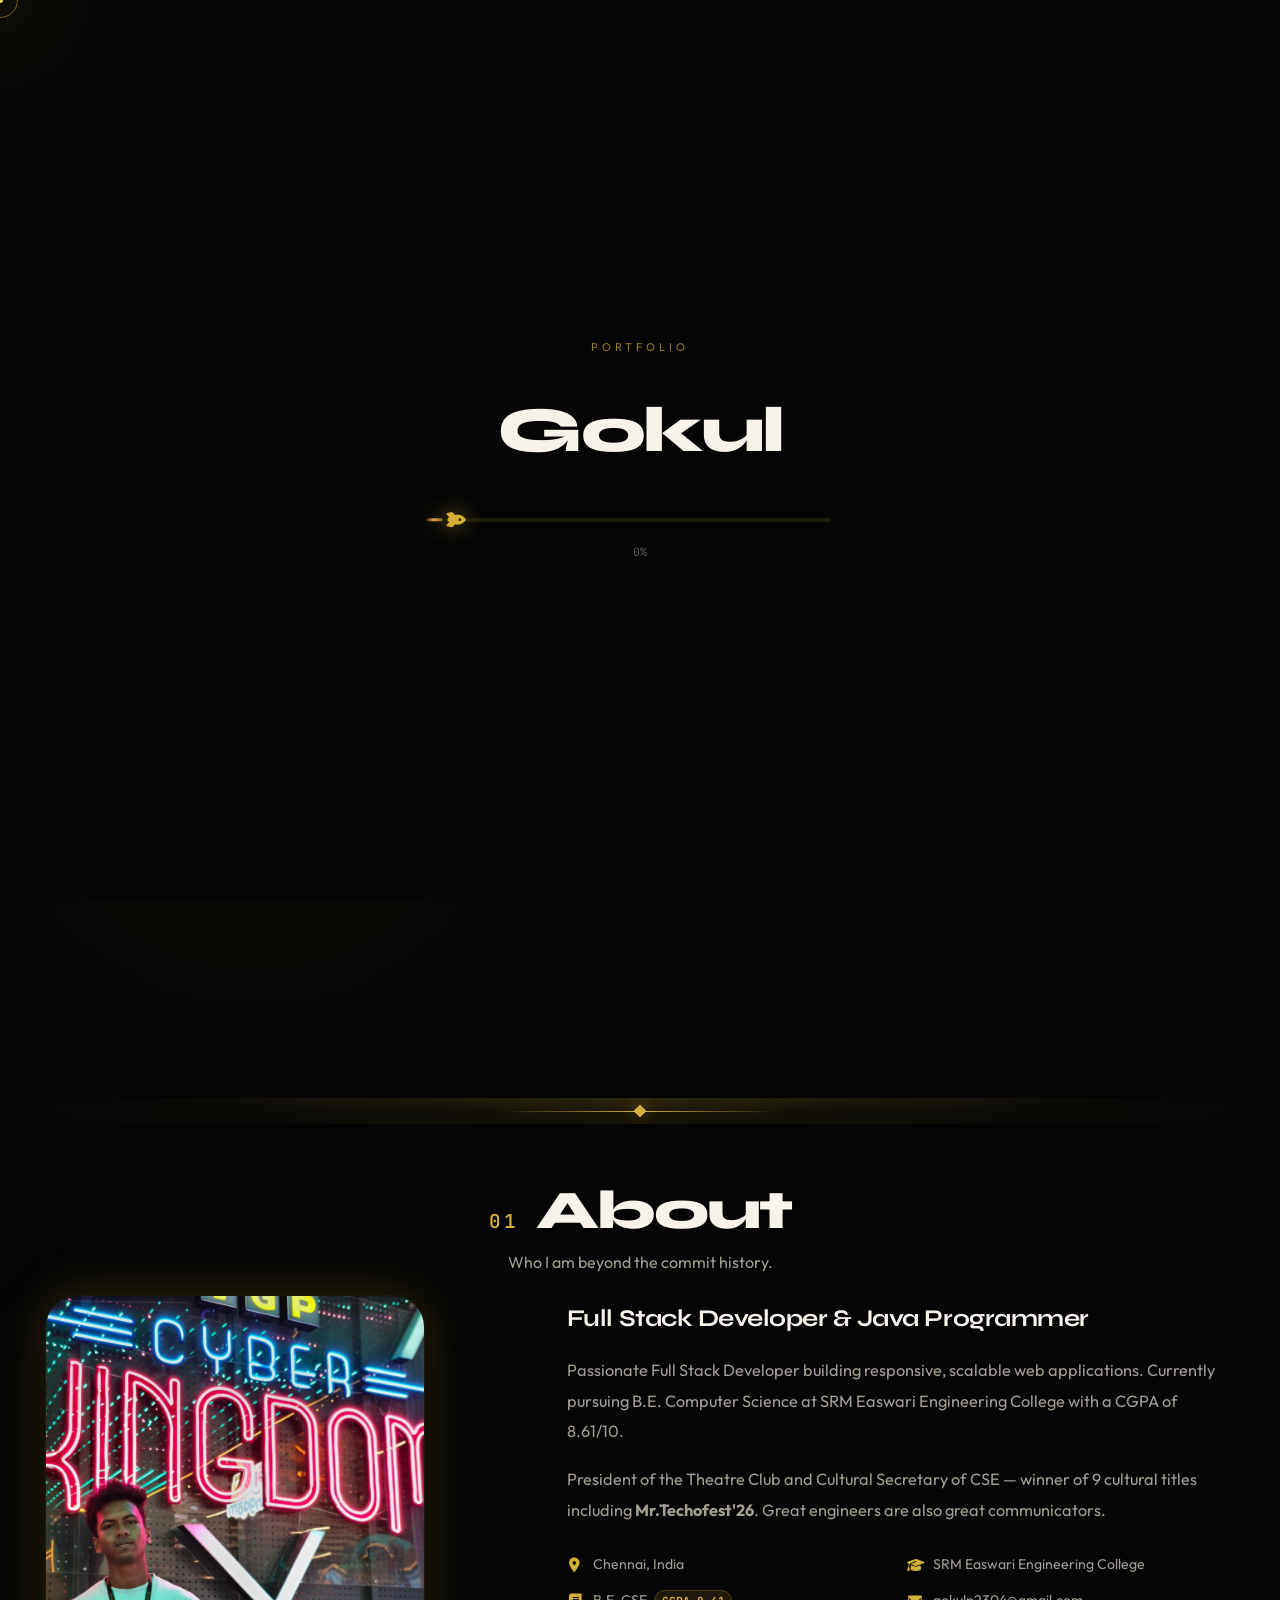
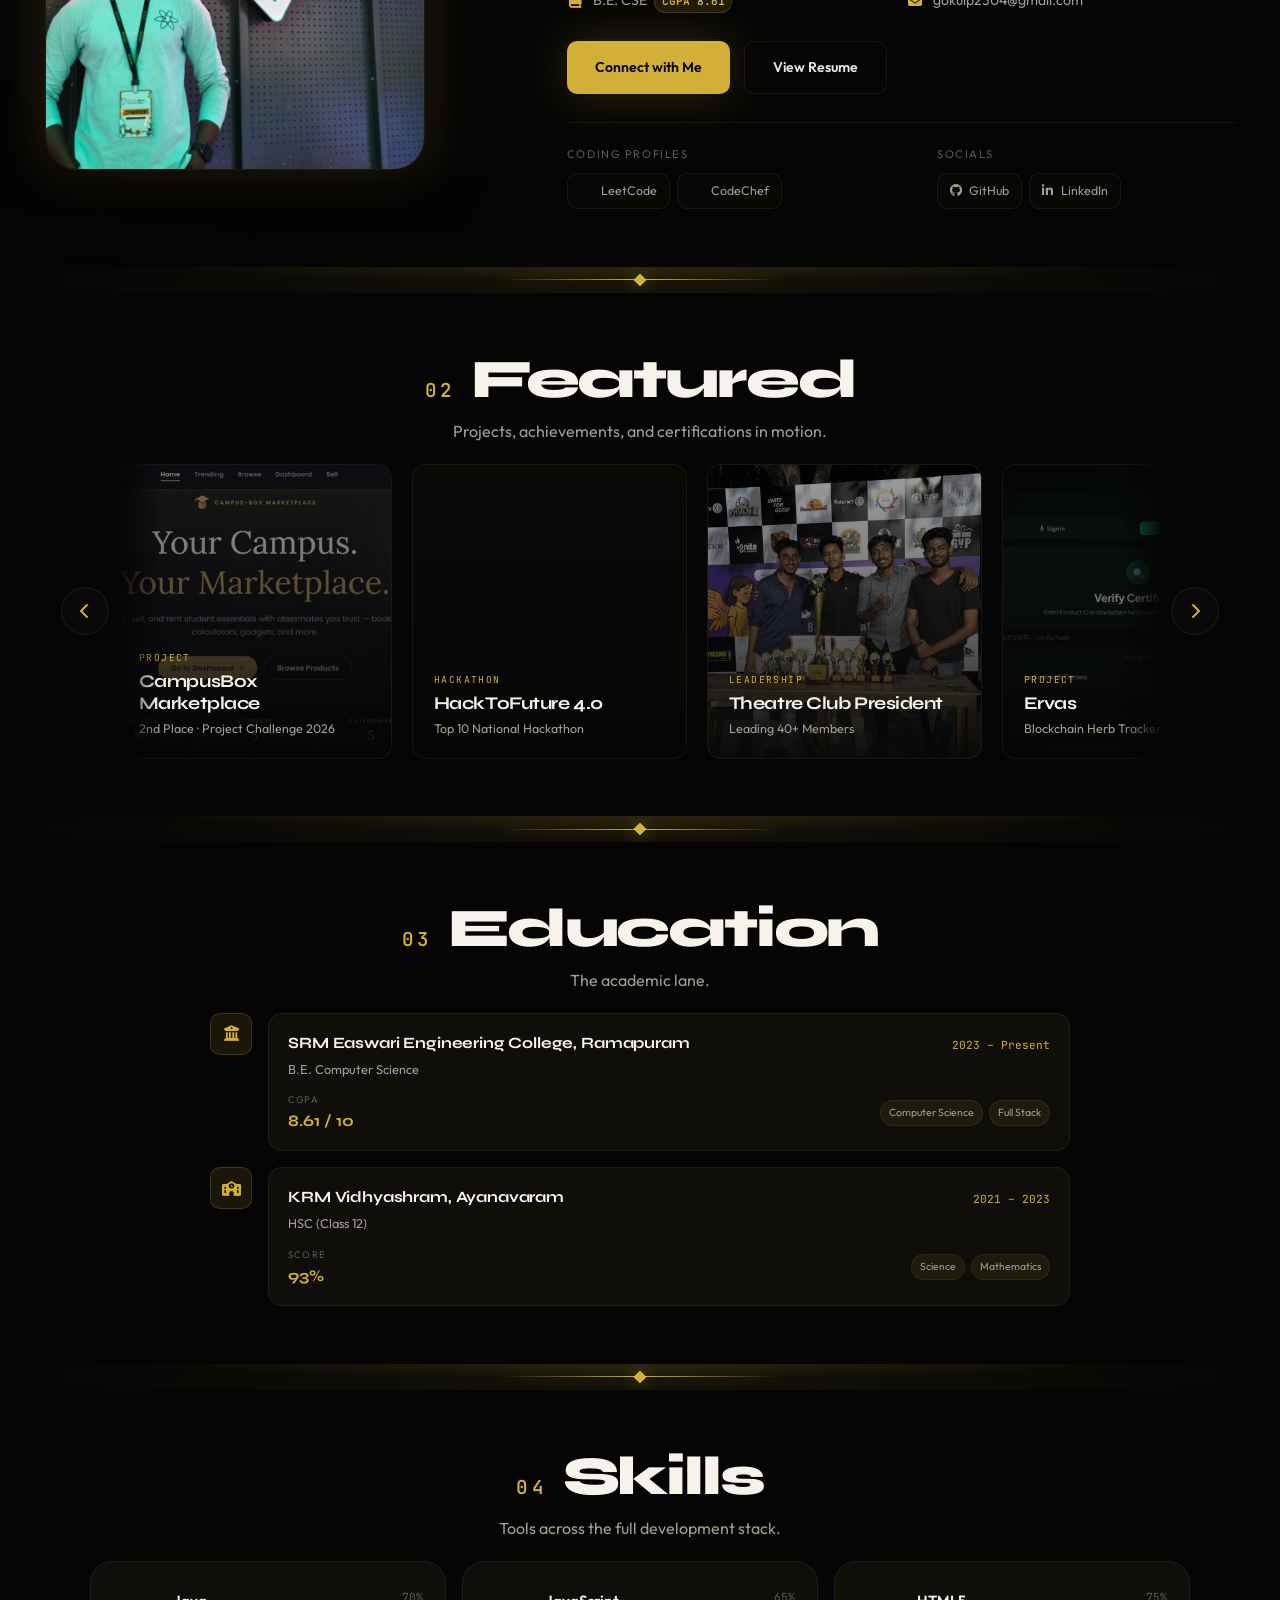
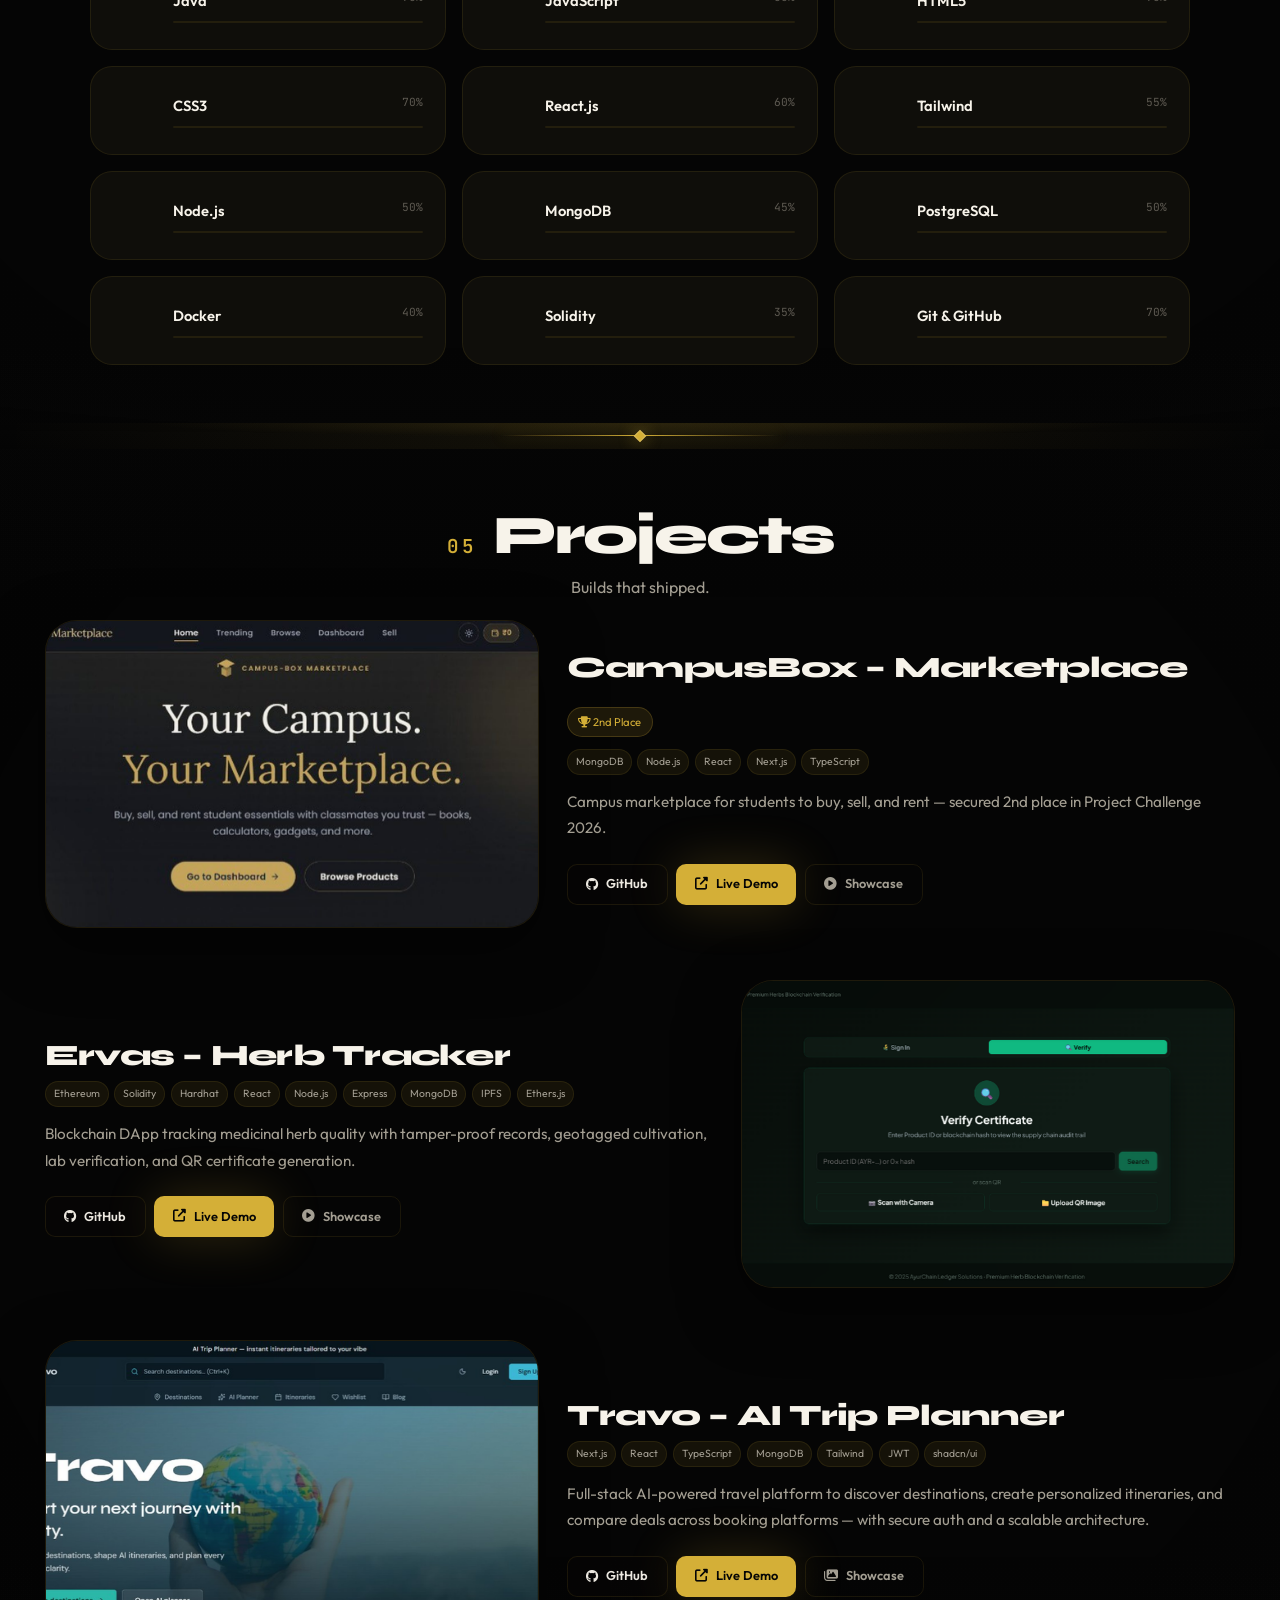
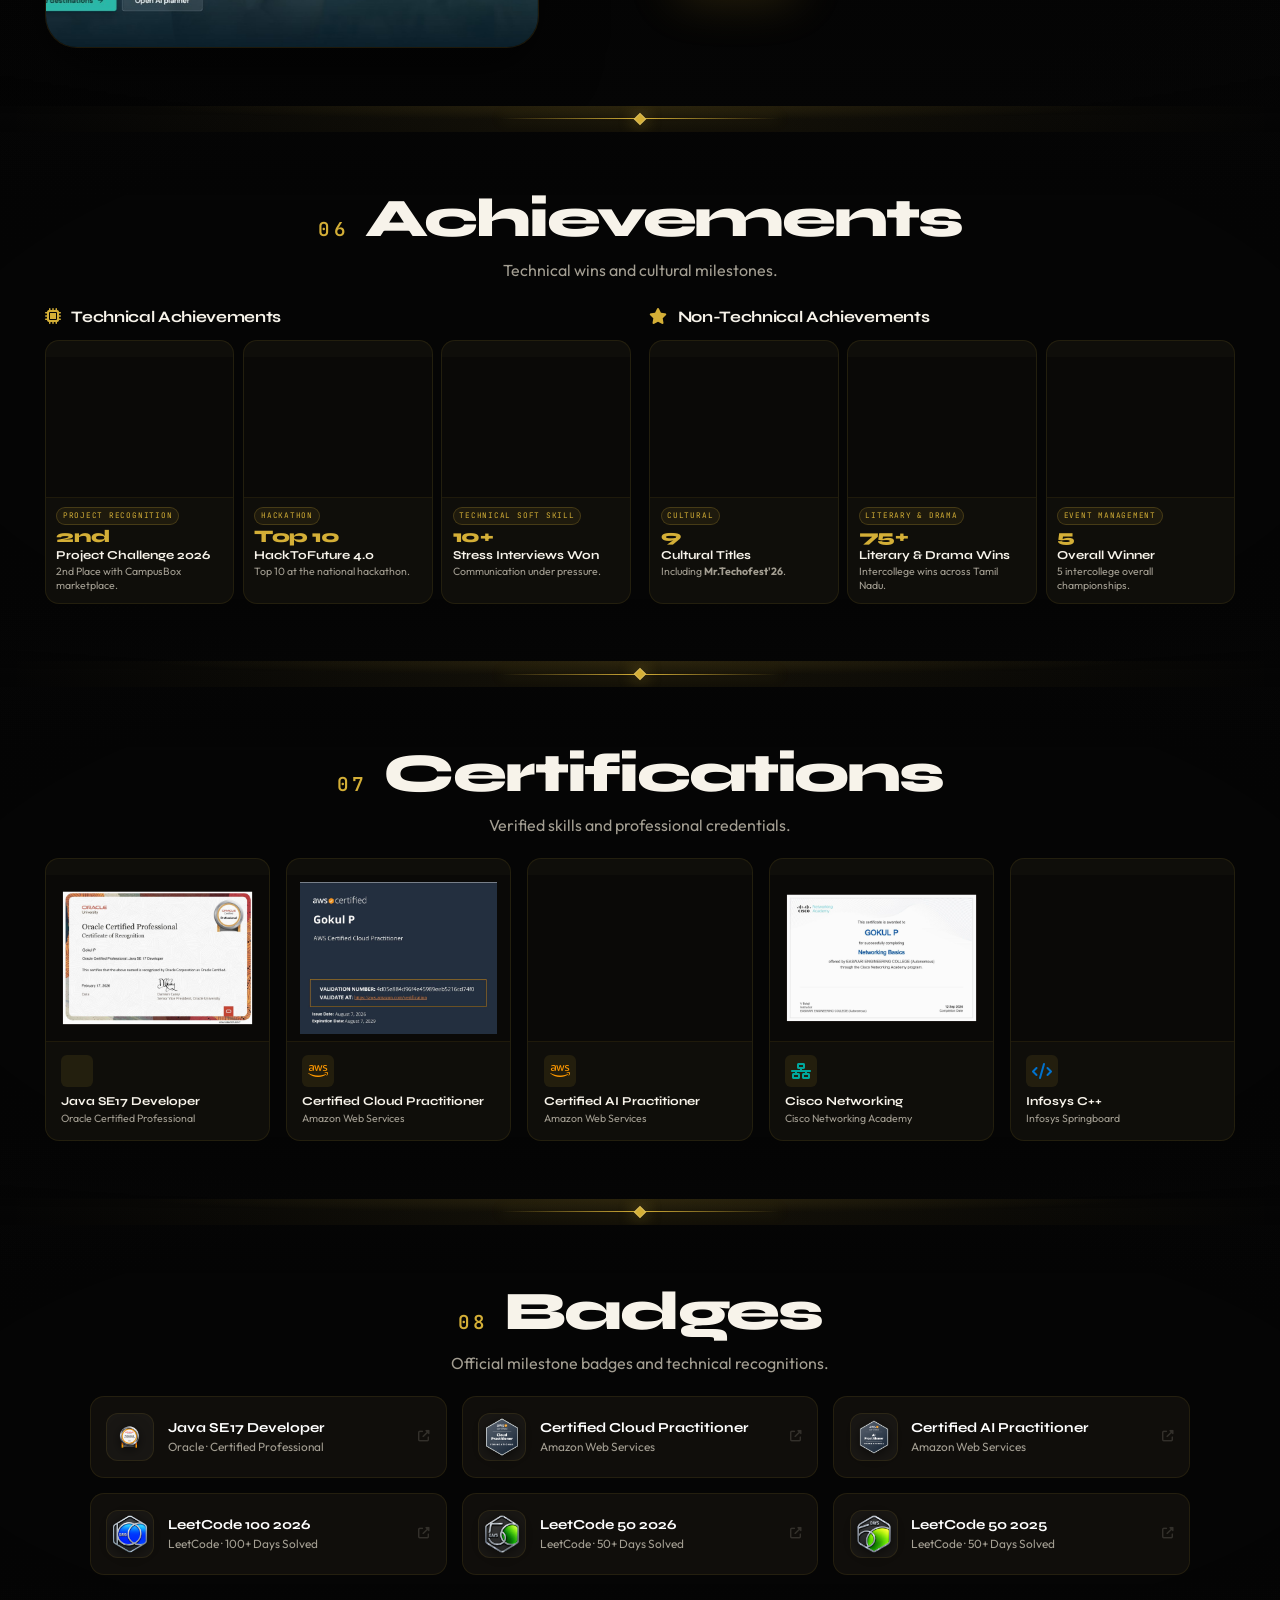
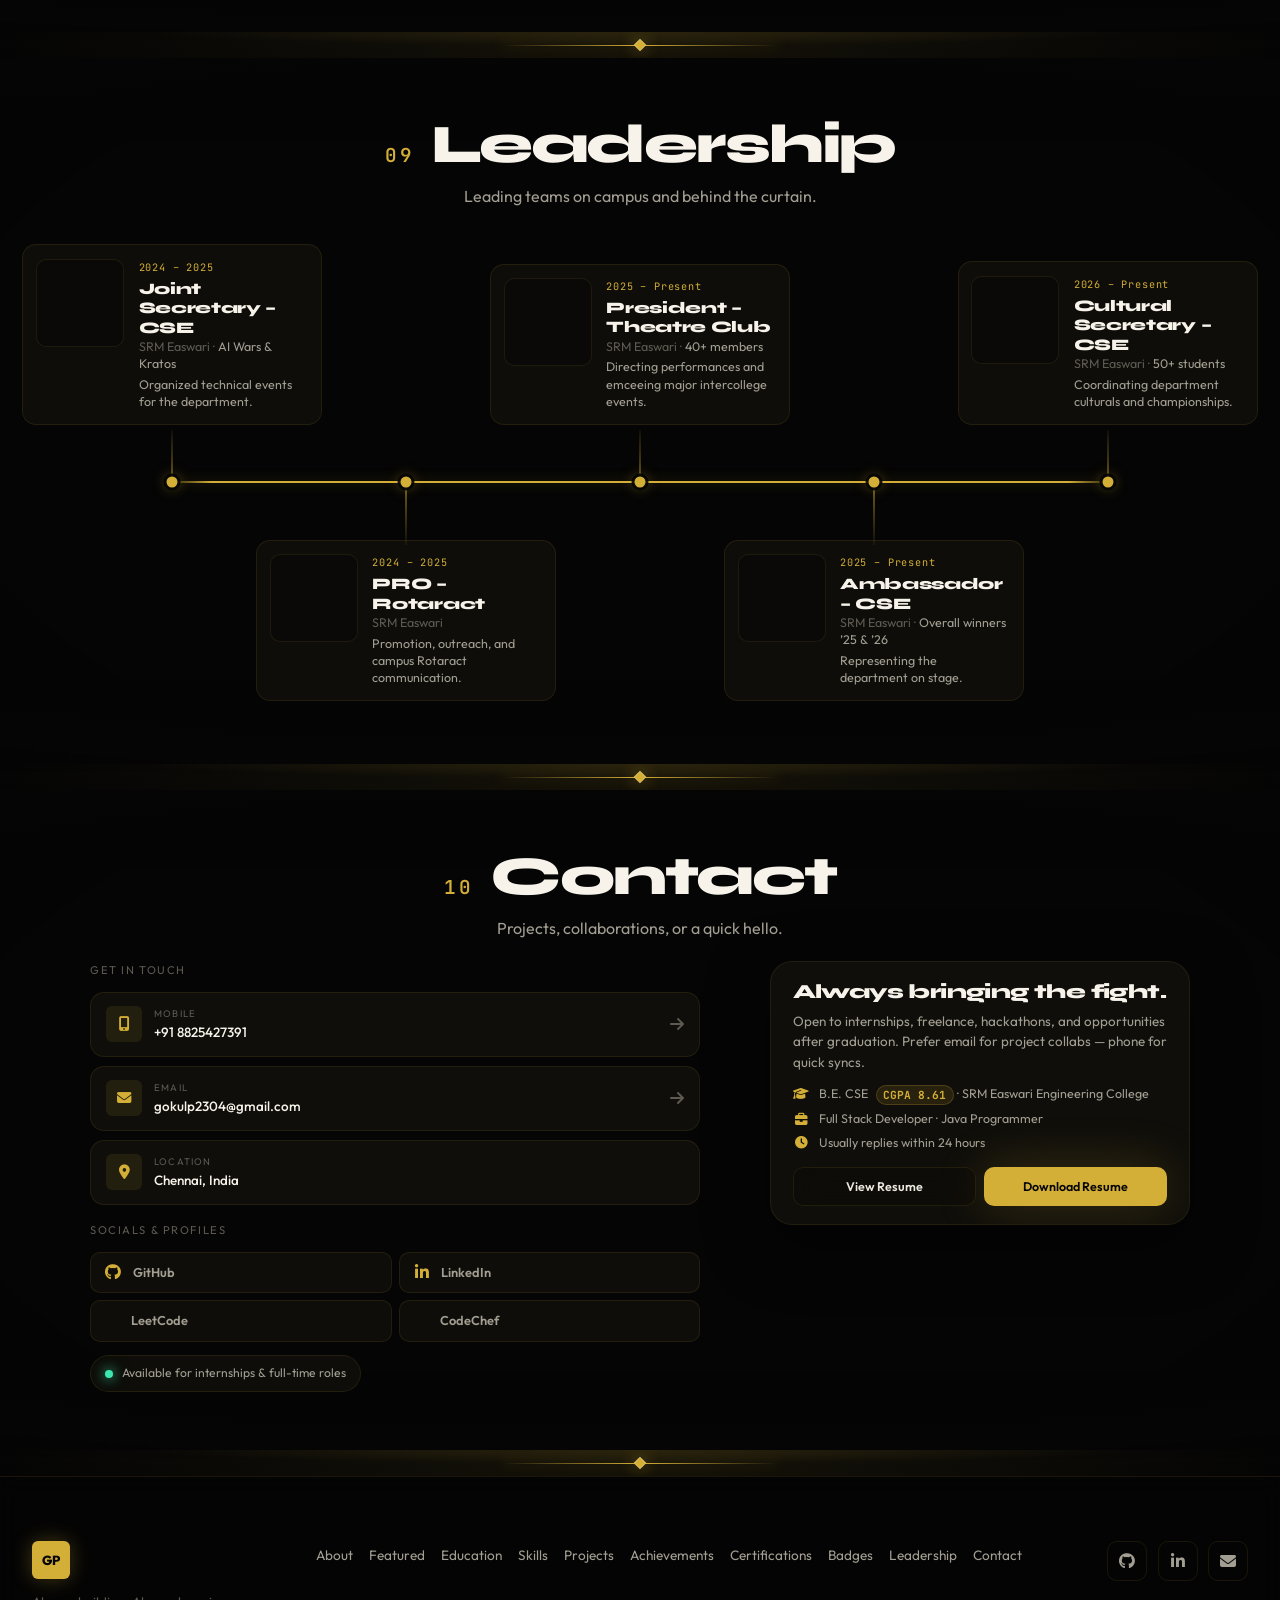
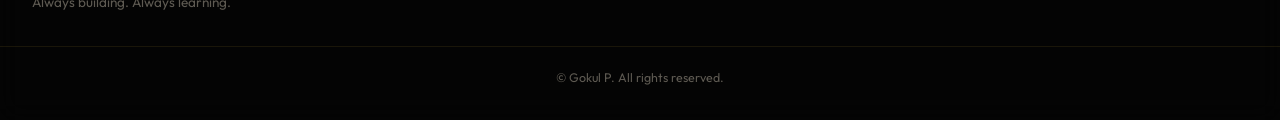
==== commit a303588f: "remove" ====
--- a/index.html
+++ b/index.html
@@ -730,7 +730,7 @@
           </div>
           <div class="badge-body">
             <h3 class="badge-title">Certified Cloud Practitioner</h3>
-            <p class="badge-desc">Amazon Web Services · 2026</p>
+            <p class="badge-desc">Amazon Web Services</p>
           </div>
           <i class="fas fa-external-link-alt badge-verify-icon" aria-hidden="true"></i>
         </a>
@@ -741,7 +741,7 @@
           </div>
           <div class="badge-body">
             <h3 class="badge-title">Certified AI Practitioner</h3>
-            <p class="badge-desc">Amazon Web Services · 2026</p>
+            <p class="badge-desc">Amazon Web Services</p>
           </div>
           <i class="fas fa-external-link-alt badge-verify-icon" aria-hidden="true"></i>
         </a>
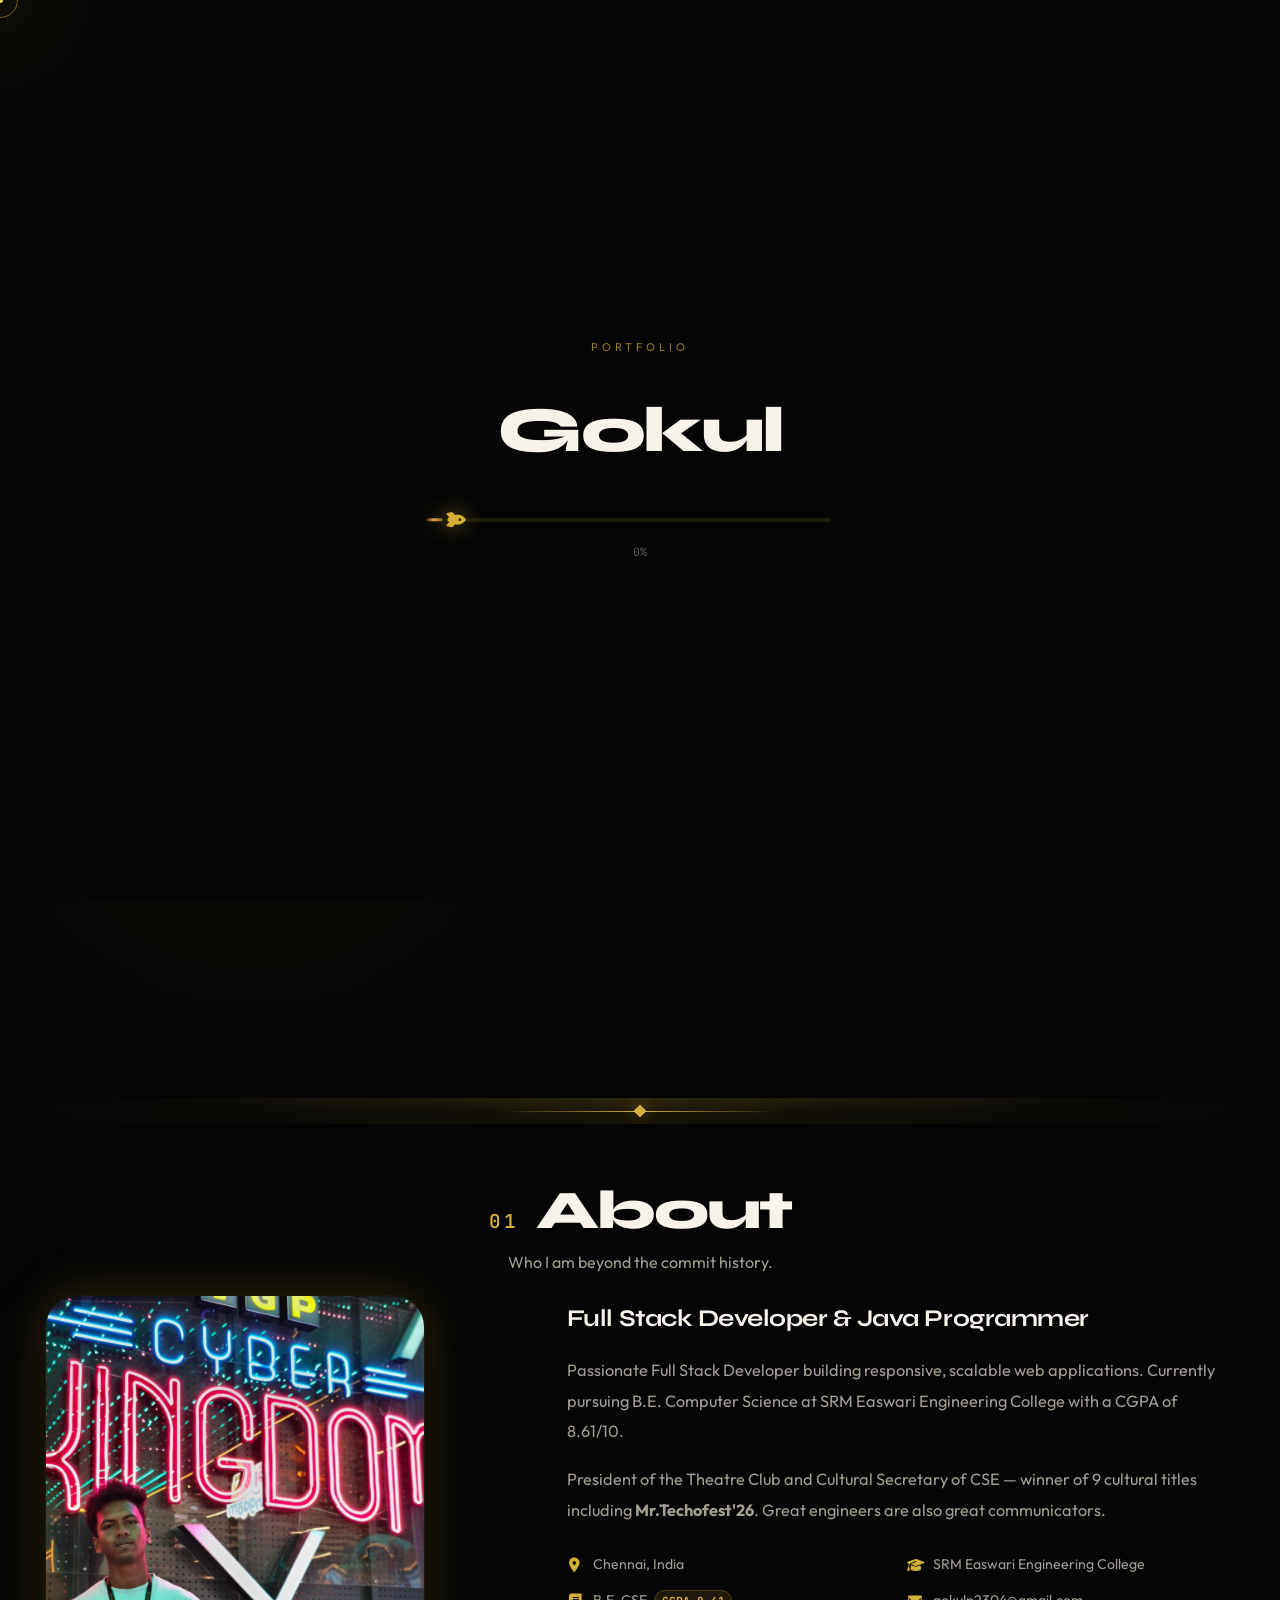
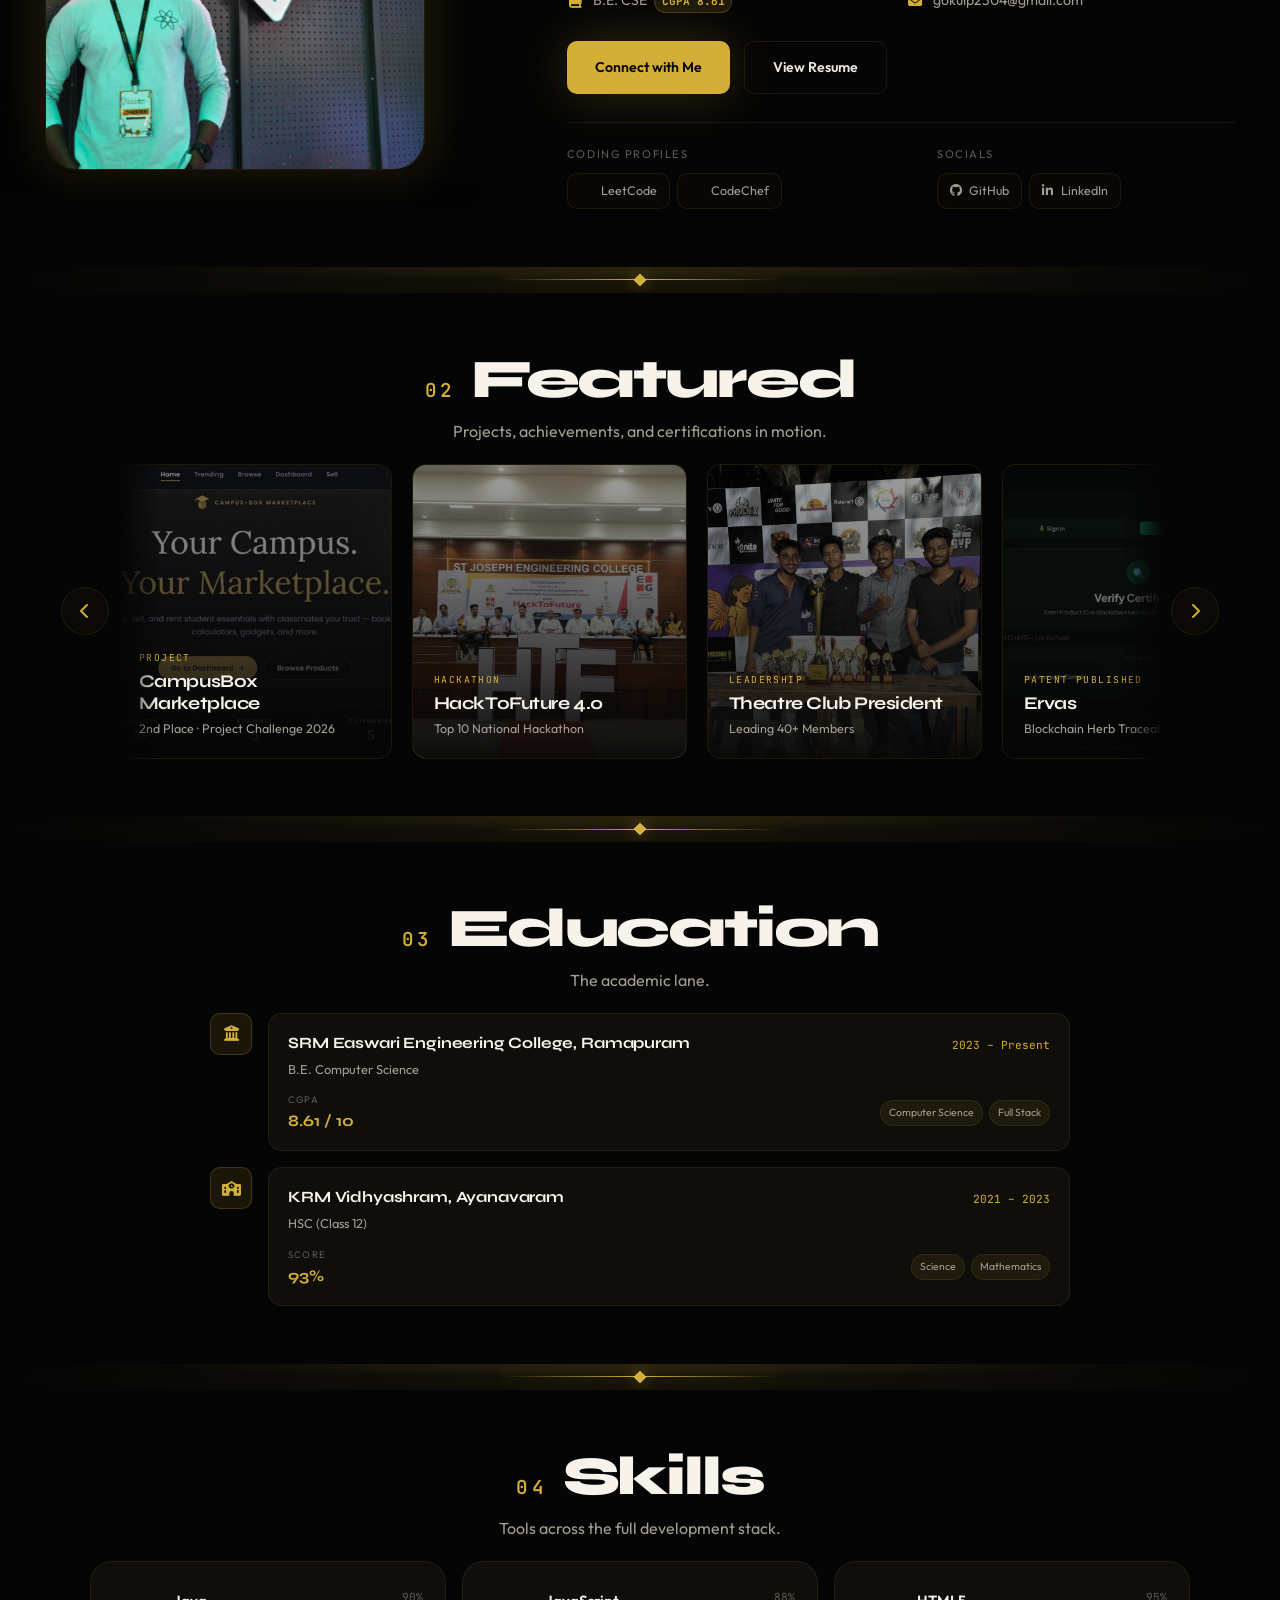
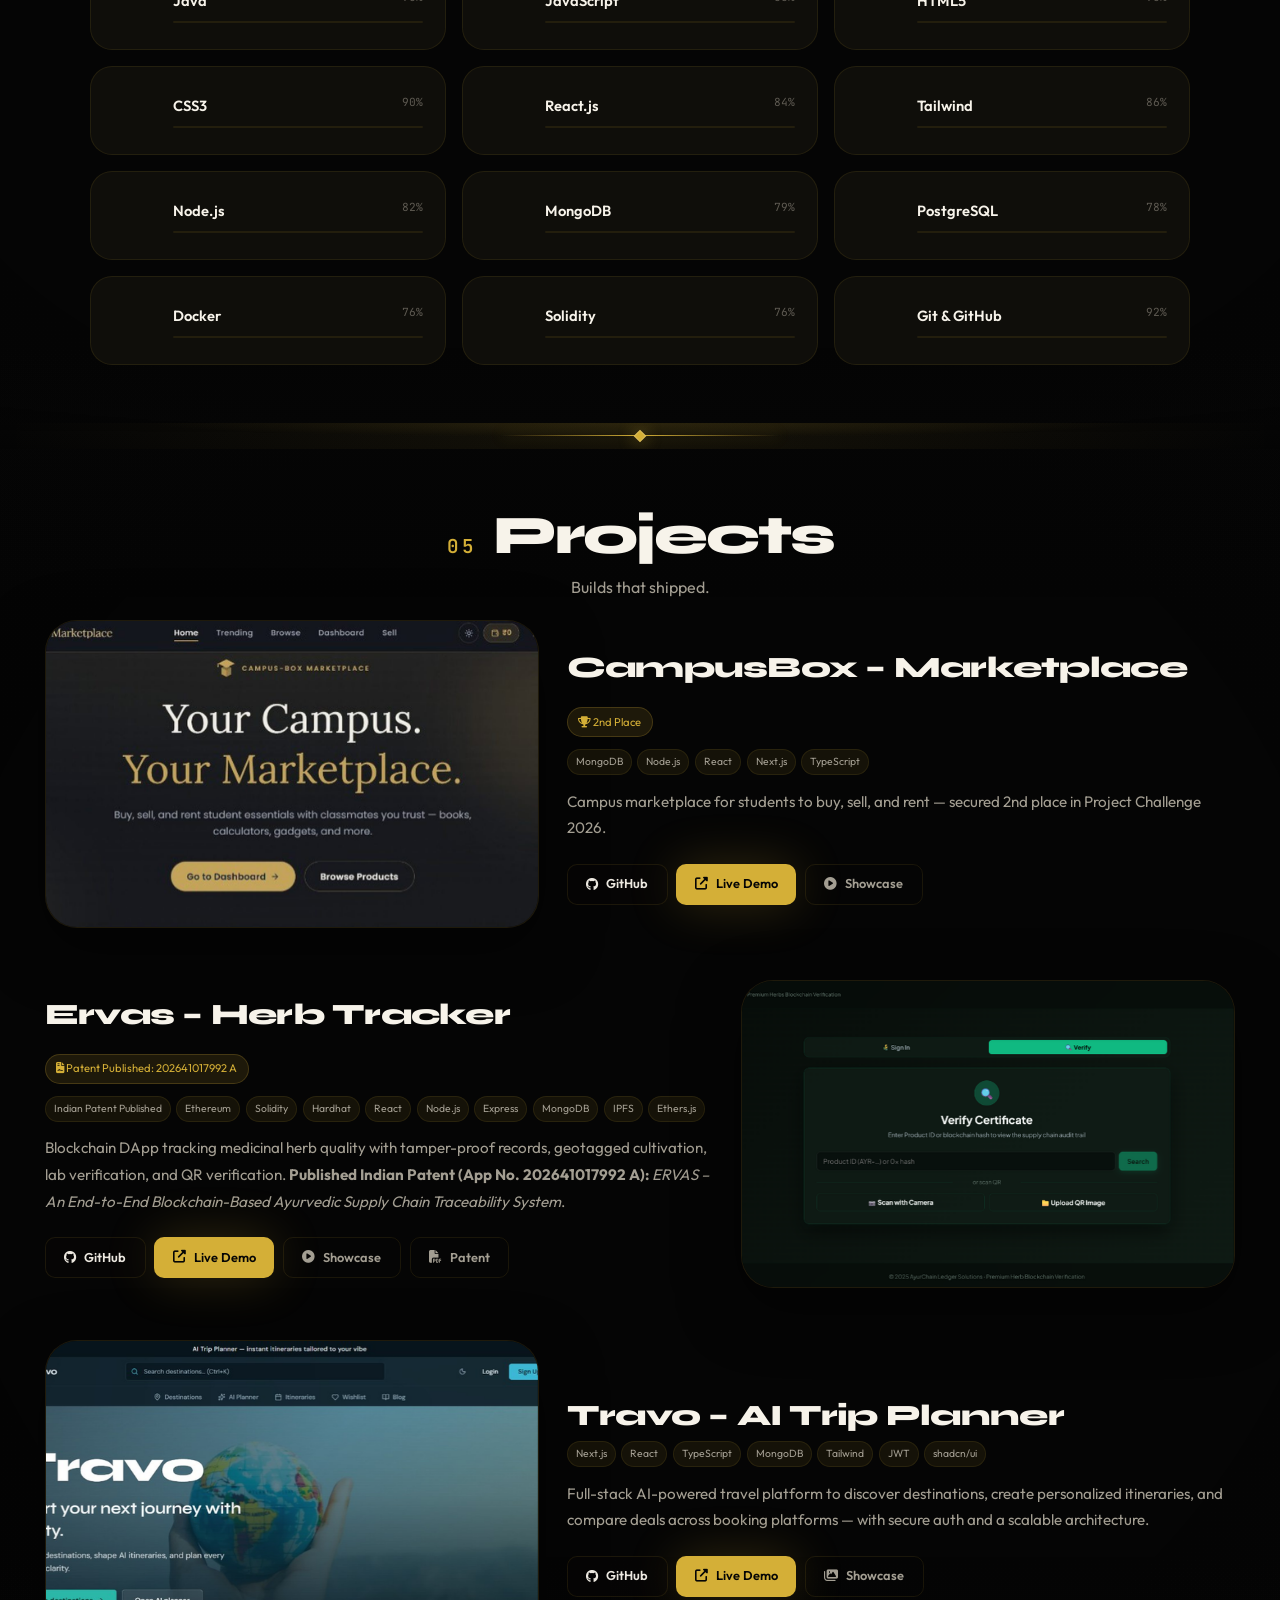
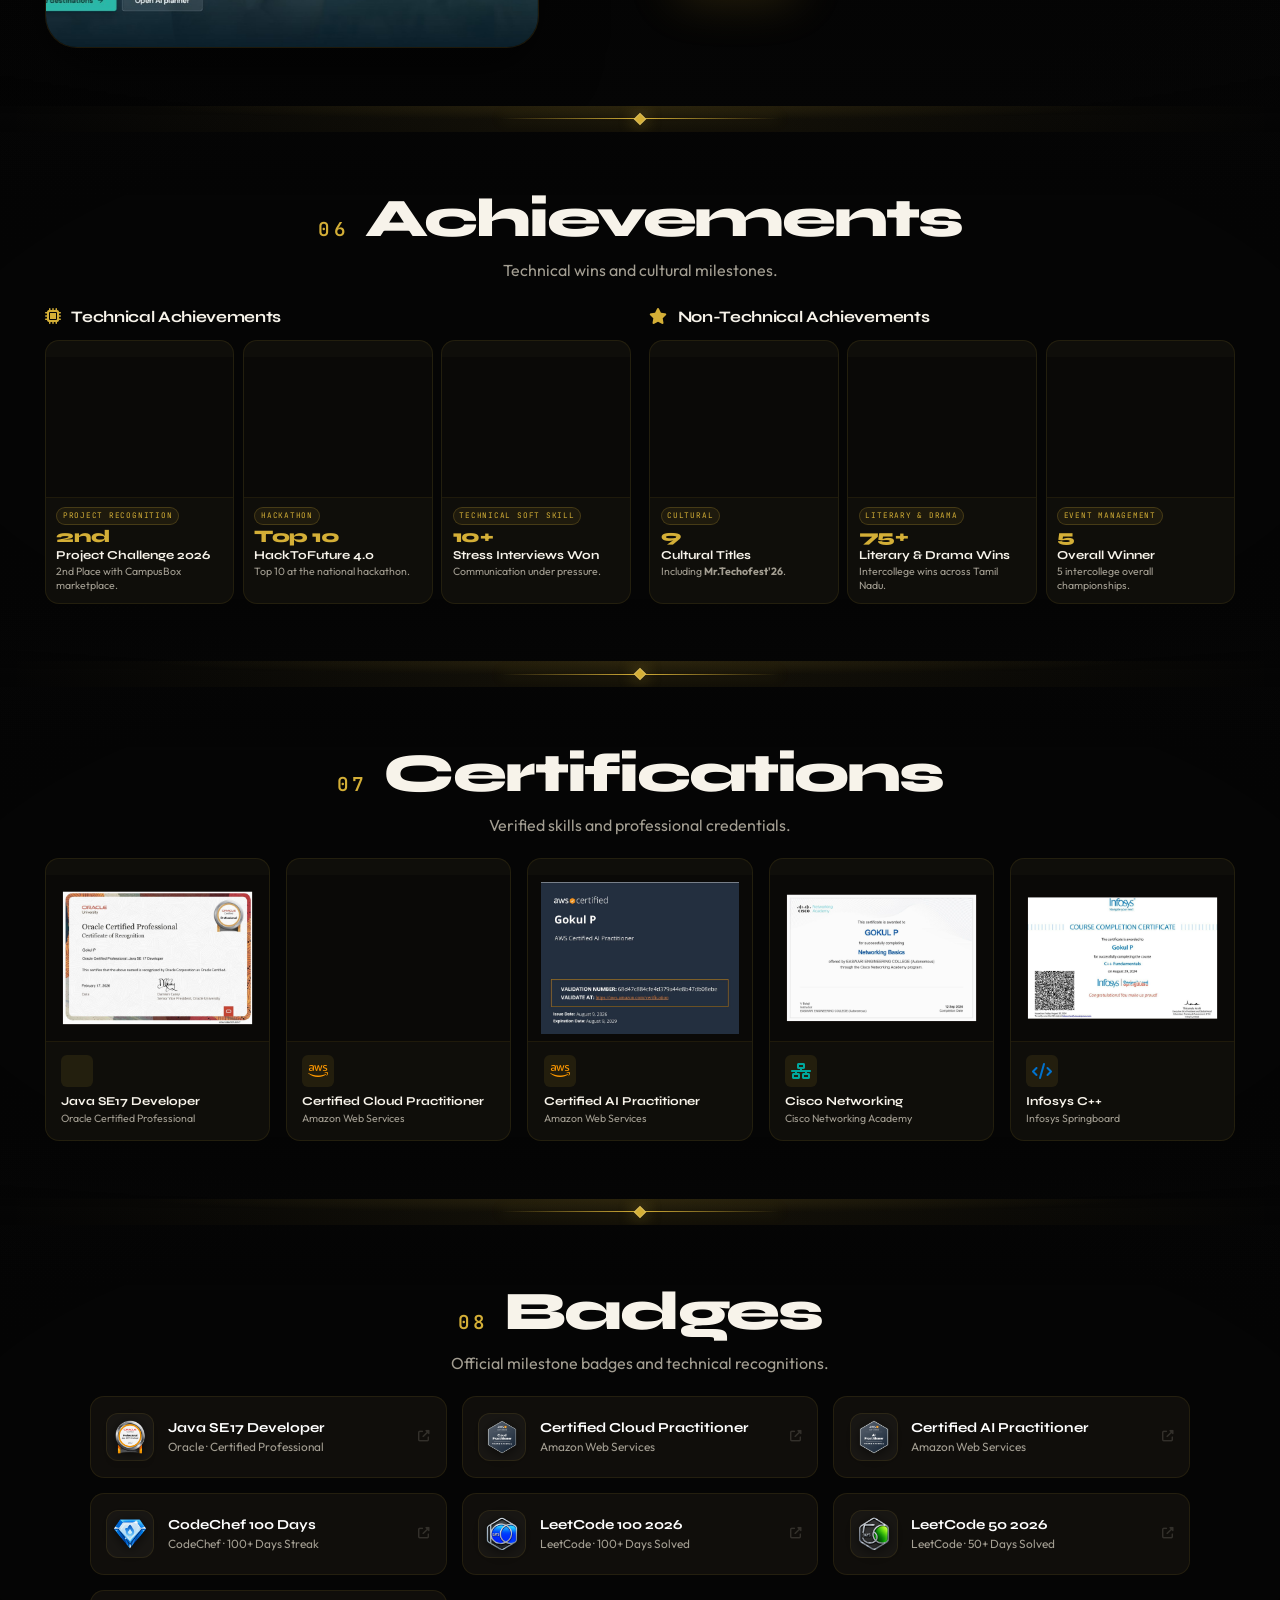
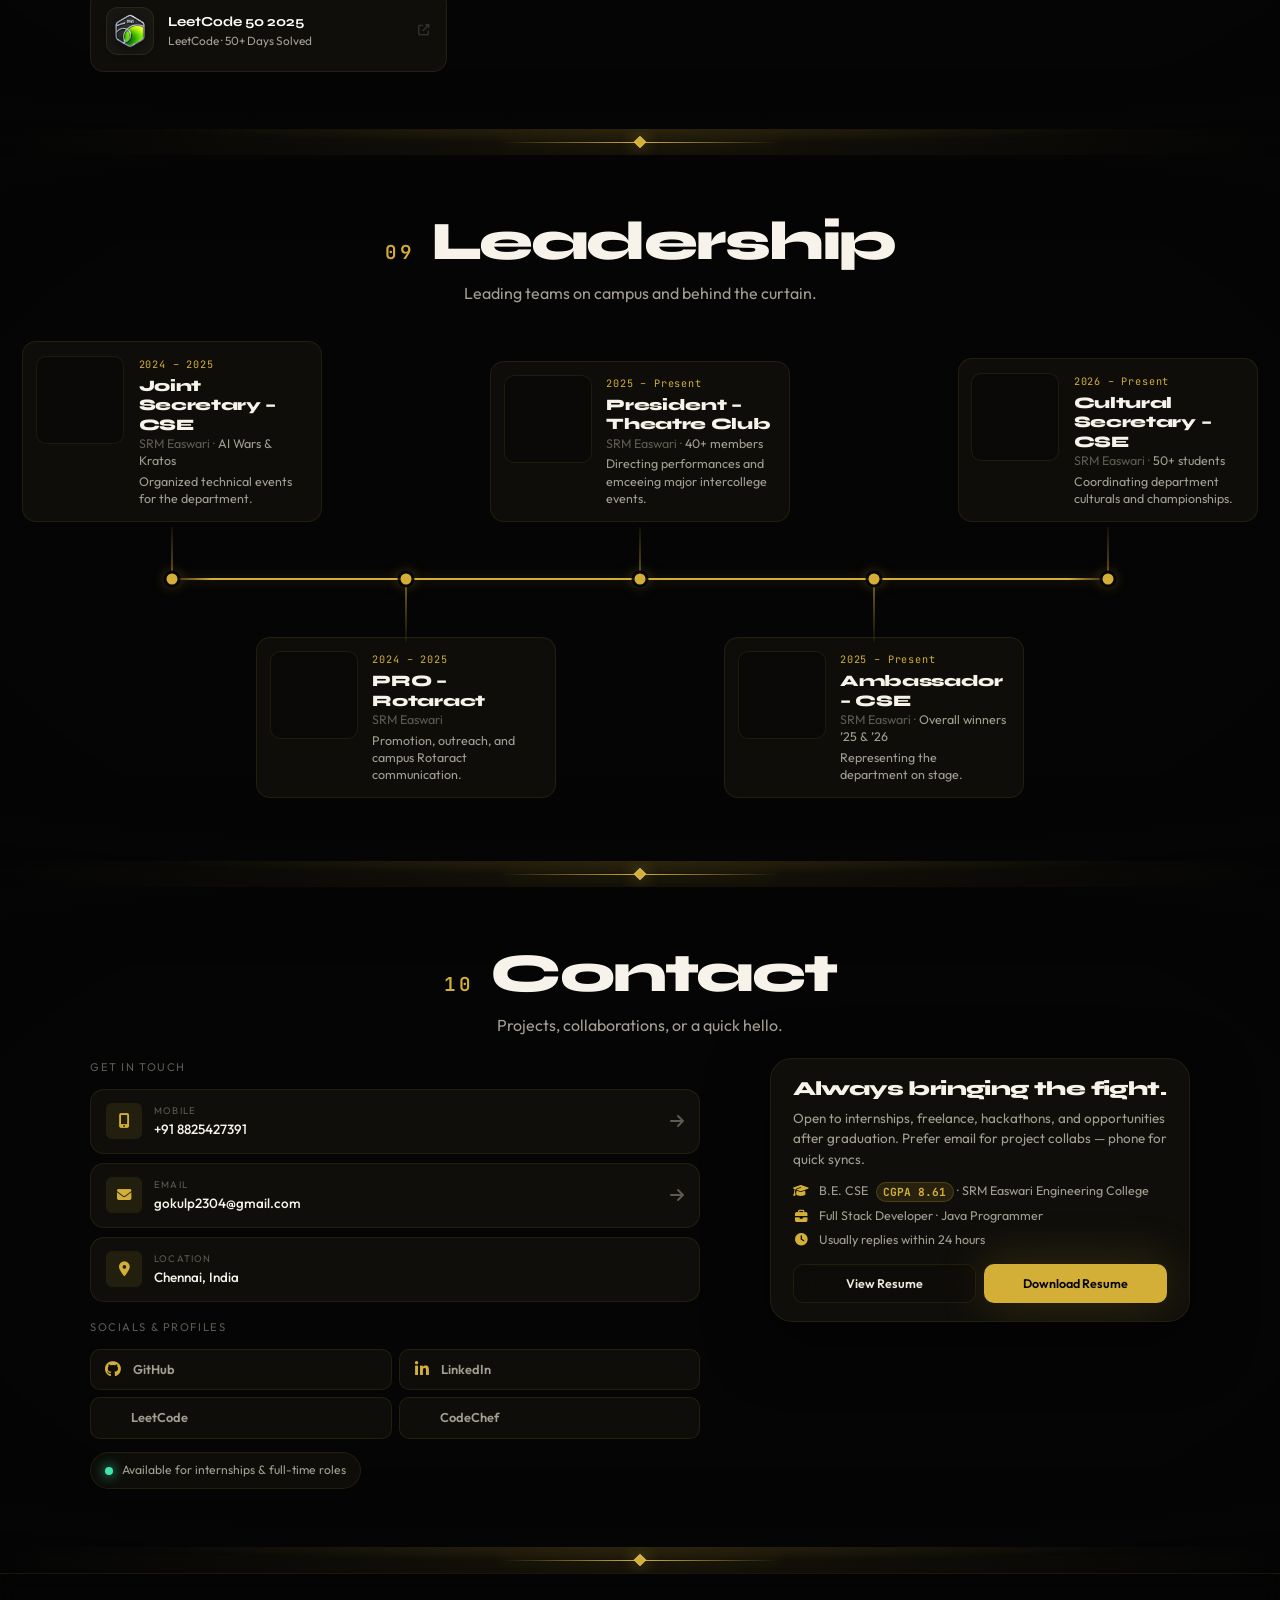
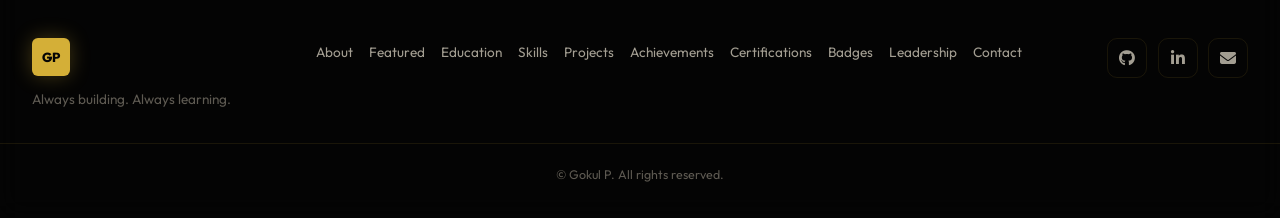
==== commit 4073e9e1: "update" ====
--- a/index.html
+++ b/index.html
@@ -280,9 +280,9 @@
             <a href="#projects" class="feat-slide" data-magnetic>
               <div class="feat-media"><img decoding='async' src="pictures/ayurchain/01-verify.png" alt="Ervas blockchain herb tracker" loading="lazy" /></div>
               <div class="feat-overlay">
-                <span class="feat-tag">Project</span>
+                <span class="feat-tag">Patent Published</span>
                 <h3>Ervas</h3>
-                <p>Blockchain Herb Tracker</p>
+                <p>Blockchain Herb Traceability</p>
               </div>
             </a>
             <a href="#achievements" class="feat-slide" data-magnetic>
@@ -414,18 +414,18 @@
         <p class="cine-sub">Tools across the full development stack.</p>
       </div>
       <div class="skills-grid" id="skillsGrid">
-        <div class="skill-card" data-level="70"><div class="skill-icon-wrap"><i class="devicon-java-plain colored" aria-hidden="true"></i></div><div class="skill-info"><div class="skill-header-row"><span class="skill-name">Java</span><span class="skill-level">70%</span></div><div class="skill-bar"><div class="skill-fill" data-width="70"></div></div></div></div>
-        <div class="skill-card" data-level="65"><div class="skill-icon-wrap"><i class="devicon-javascript-plain colored" aria-hidden="true"></i></div><div class="skill-info"><div class="skill-header-row"><span class="skill-name">JavaScript</span><span class="skill-level">65%</span></div><div class="skill-bar"><div class="skill-fill" data-width="65"></div></div></div></div>
-        <div class="skill-card" data-level="75"><div class="skill-icon-wrap"><i class="devicon-html5-plain colored" aria-hidden="true"></i></div><div class="skill-info"><div class="skill-header-row"><span class="skill-name">HTML5</span><span class="skill-level">75%</span></div><div class="skill-bar"><div class="skill-fill" data-width="75"></div></div></div></div>
-        <div class="skill-card" data-level="70"><div class="skill-icon-wrap"><i class="devicon-css3-plain colored" aria-hidden="true"></i></div><div class="skill-info"><div class="skill-header-row"><span class="skill-name">CSS3</span><span class="skill-level">70%</span></div><div class="skill-bar"><div class="skill-fill" data-width="70"></div></div></div></div>
-        <div class="skill-card" data-level="60"><div class="skill-icon-wrap"><i class="devicon-react-original colored" aria-hidden="true"></i></div><div class="skill-info"><div class="skill-header-row"><span class="skill-name">React.js</span><span class="skill-level">60%</span></div><div class="skill-bar"><div class="skill-fill" data-width="60"></div></div></div></div>
-        <div class="skill-card" data-level="55"><div class="skill-icon-wrap"><i class="devicon-tailwindcss-plain colored" aria-hidden="true"></i></div><div class="skill-info"><div class="skill-header-row"><span class="skill-name">Tailwind</span><span class="skill-level">55%</span></div><div class="skill-bar"><div class="skill-fill" data-width="55"></div></div></div></div>
-        <div class="skill-card" data-level="50"><div class="skill-icon-wrap"><i class="devicon-nodejs-plain colored" aria-hidden="true"></i></div><div class="skill-info"><div class="skill-header-row"><span class="skill-name">Node.js</span><span class="skill-level">50%</span></div><div class="skill-bar"><div class="skill-fill" data-width="50"></div></div></div></div>
-        <div class="skill-card" data-level="45"><div class="skill-icon-wrap"><i class="devicon-mongodb-plain colored" aria-hidden="true"></i></div><div class="skill-info"><div class="skill-header-row"><span class="skill-name">MongoDB</span><span class="skill-level">45%</span></div><div class="skill-bar"><div class="skill-fill" data-width="45"></div></div></div></div>
-        <div class="skill-card" data-level="50"><div class="skill-icon-wrap"><i class="devicon-postgresql-plain colored" aria-hidden="true"></i></div><div class="skill-info"><div class="skill-header-row"><span class="skill-name">PostgreSQL</span><span class="skill-level">50%</span></div><div class="skill-bar"><div class="skill-fill" data-width="50"></div></div></div></div>
-        <div class="skill-card" data-level="40"><div class="skill-icon-wrap"><i class="devicon-docker-plain colored" aria-hidden="true"></i></div><div class="skill-info"><div class="skill-header-row"><span class="skill-name">Docker</span><span class="skill-level">40%</span></div><div class="skill-bar"><div class="skill-fill" data-width="40"></div></div></div></div>
-        <div class="skill-card" data-level="35"><div class="skill-icon-wrap"><i class="devicon-solidity-plain" aria-hidden="true"></i></div><div class="skill-info"><div class="skill-header-row"><span class="skill-name">Solidity</span><span class="skill-level">35%</span></div><div class="skill-bar"><div class="skill-fill" data-width="35"></div></div></div></div>
-        <div class="skill-card" data-level="70"><div class="skill-icon-wrap"><i class="devicon-git-plain colored" aria-hidden="true"></i></div><div class="skill-info"><div class="skill-header-row"><span class="skill-name">Git & GitHub</span><span class="skill-level">70%</span></div><div class="skill-bar"><div class="skill-fill" data-width="70"></div></div></div></div>
+        <div class="skill-card" data-level="90"><div class="skill-icon-wrap"><i class="devicon-java-plain colored" aria-hidden="true"></i></div><div class="skill-info"><div class="skill-header-row"><span class="skill-name">Java</span><span class="skill-level">90%</span></div><div class="skill-bar"><div class="skill-fill" data-width="90"></div></div></div></div>
+        <div class="skill-card" data-level="88"><div class="skill-icon-wrap"><i class="devicon-javascript-plain colored" aria-hidden="true"></i></div><div class="skill-info"><div class="skill-header-row"><span class="skill-name">JavaScript</span><span class="skill-level">88%</span></div><div class="skill-bar"><div class="skill-fill" data-width="88"></div></div></div></div>
+        <div class="skill-card" data-level="95"><div class="skill-icon-wrap"><i class="devicon-html5-plain colored" aria-hidden="true"></i></div><div class="skill-info"><div class="skill-header-row"><span class="skill-name">HTML5</span><span class="skill-level">95%</span></div><div class="skill-bar"><div class="skill-fill" data-width="95"></div></div></div></div>
+        <div class="skill-card" data-level="90"><div class="skill-icon-wrap"><i class="devicon-css3-plain colored" aria-hidden="true"></i></div><div class="skill-info"><div class="skill-header-row"><span class="skill-name">CSS3</span><span class="skill-level">90%</span></div><div class="skill-bar"><div class="skill-fill" data-width="90"></div></div></div></div>
+        <div class="skill-card" data-level="84"><div class="skill-icon-wrap"><i class="devicon-react-original colored" aria-hidden="true"></i></div><div class="skill-info"><div class="skill-header-row"><span class="skill-name">React.js</span><span class="skill-level">84%</span></div><div class="skill-bar"><div class="skill-fill" data-width="84"></div></div></div></div>
+        <div class="skill-card" data-level="86"><div class="skill-icon-wrap"><i class="devicon-tailwindcss-plain colored" aria-hidden="true"></i></div><div class="skill-info"><div class="skill-header-row"><span class="skill-name">Tailwind</span><span class="skill-level">86%</span></div><div class="skill-bar"><div class="skill-fill" data-width="86"></div></div></div></div>
+        <div class="skill-card" data-level="82"><div class="skill-icon-wrap"><i class="devicon-nodejs-plain colored" aria-hidden="true"></i></div><div class="skill-info"><div class="skill-header-row"><span class="skill-name">Node.js</span><span class="skill-level">82%</span></div><div class="skill-bar"><div class="skill-fill" data-width="82"></div></div></div></div>
+        <div class="skill-card" data-level="79"><div class="skill-icon-wrap"><i class="devicon-mongodb-plain colored" aria-hidden="true"></i></div><div class="skill-info"><div class="skill-header-row"><span class="skill-name">MongoDB</span><span class="skill-level">79%</span></div><div class="skill-bar"><div class="skill-fill" data-width="79"></div></div></div></div>
+        <div class="skill-card" data-level="78"><div class="skill-icon-wrap"><i class="devicon-postgresql-plain colored" aria-hidden="true"></i></div><div class="skill-info"><div class="skill-header-row"><span class="skill-name">PostgreSQL</span><span class="skill-level">78%</span></div><div class="skill-bar"><div class="skill-fill" data-width="78"></div></div></div></div>
+        <div class="skill-card" data-level="76"><div class="skill-icon-wrap"><i class="devicon-docker-plain colored" aria-hidden="true"></i></div><div class="skill-info"><div class="skill-header-row"><span class="skill-name">Docker</span><span class="skill-level">76%</span></div><div class="skill-bar"><div class="skill-fill" data-width="76"></div></div></div></div>
+        <div class="skill-card" data-level="76"><div class="skill-icon-wrap"><i class="devicon-solidity-plain" aria-hidden="true"></i></div><div class="skill-info"><div class="skill-header-row"><span class="skill-name">Solidity</span><span class="skill-level">76%</span></div><div class="skill-bar"><div class="skill-fill" data-width="76"></div></div></div></div>
+        <div class="skill-card" data-level="92"><div class="skill-icon-wrap"><i class="devicon-git-plain colored" aria-hidden="true"></i></div><div class="skill-info"><div class="skill-header-row"><span class="skill-name">Git & GitHub</span><span class="skill-level">92%</span></div><div class="skill-bar"><div class="skill-fill" data-width="92"></div></div></div></div>
       </div>
     </section>
 
@@ -488,21 +488,26 @@
                   <div class="project-carousel-slide"><div class="project-carousel-frame"><img decoding='async' src="pictures/ayurchain/03-farmer-dashboard.png" alt="Farmer Dashboard" loading="lazy"></div></div>
                   <div class="project-carousel-slide"><div class="project-carousel-frame"><img decoding='async' src="pictures/ayurchain/04-admin-pipeline.png" alt="Admin Verification Pipeline" loading="lazy"></div></div>
                   <div class="project-carousel-slide"><div class="project-carousel-frame"><img decoding='async' src="pictures/ayurchain/05-certificate.png" alt="Certificate of Compliance" loading="lazy"></div></div>
+                  <div class="project-carousel-slide"><div class="project-carousel-frame"><img decoding='async' src="pictures/ayurchain/06-patent.png" alt="Indian Patent Publication Document" loading="lazy"></div></div>
                 </div>
                 <div class="project-carousel-dots" role="tablist"></div>
               </div>
             </div>
           </div>
           <div class="project-content-col">
-            <h3 class="project-title">Ervas – Herb Tracker</h3>
+            <div class="project-title-row">
+              <h3 class="project-title">Ervas – Herb Tracker</h3>
+              <span class="project-award"><i class="fas fa-file-contract" aria-hidden="true"></i> Patent Published: 202641017992 A</span>
+            </div>
             <div class="project-tags">
-              <span class="tag">Ethereum</span><span class="tag">Solidity</span><span class="tag">Hardhat</span><span class="tag">React</span><span class="tag">Node.js</span><span class="tag">Express</span><span class="tag">MongoDB</span><span class="tag">IPFS</span><span class="tag">Ethers.js</span>
-            </div>
-            <p class="project-desc">Blockchain DApp tracking medicinal herb quality with tamper-proof records, geotagged cultivation, lab verification, and QR certificate generation.</p>
+              <span class="tag">Indian Patent Published</span><span class="tag">Ethereum</span><span class="tag">Solidity</span><span class="tag">Hardhat</span><span class="tag">React</span><span class="tag">Node.js</span><span class="tag">Express</span><span class="tag">MongoDB</span><span class="tag">IPFS</span><span class="tag">Ethers.js</span>
+            </div>
+            <p class="project-desc">Blockchain DApp tracking medicinal herb quality with tamper-proof records, geotagged cultivation, lab verification, and QR verification. <strong>Published Indian Patent (App No. 202641017992 A):</strong> <em>ERVAS – An End-to-End Blockchain-Based Ayurvedic Supply Chain Traceability System</em>.</p>
             <div class="project-actions">
               <a href="https://github.com/Gokul230406/AyurChain" class="btn btn-glass btn-sm" target="_blank" rel="noopener"><i class="fab fa-github" aria-hidden="true"></i> GitHub</a>
               <a href="https://ervas.vercel.app/" class="btn btn-primary btn-sm" target="_blank" rel="noopener"><i class="fas fa-external-link-alt" aria-hidden="true"></i> Live Demo</a>
               <a href="https://lnkd.in/p/gKHx4zmP" class="btn btn-ghost btn-sm" target="_blank" rel="noopener"><i class="fas fa-play-circle" aria-hidden="true"></i> Showcase</a>
+              <a href="pictures/ayurchain/ERVAS_Patent.pdf" class="btn btn-ghost btn-sm" target="_blank" rel="noopener"><i class="fas fa-file-pdf" aria-hidden="true"></i> Patent</a>
             </div>
           </div>
         </article>
@@ -657,7 +662,7 @@
         </div>
         <div class="cert-card">
           <div class="cert-thumb media-gallery" data-gallery="cert-aws">
-            <img decoding='async' src="pictures/AWS/AWS_Cloud_Practitioner.jpg?v=20260810_v2" alt="Certified Cloud Practitioner preview" class="cert-static-fallback" loading="eager" />
+            <img decoding='async' src="pictures/AWS/AWS_Cloud_Practitioner.jpg" alt="Certified Cloud Practitioner preview" class="cert-static-fallback" loading="eager" />
           </div>
           <div class="cert-body">
             <div class="cert-icon"><i class="fab fa-aws" aria-hidden="true" style="color: #ff9900;"></i></div>
@@ -667,7 +672,7 @@
         </div>
         <div class="cert-card">
           <div class="cert-thumb media-gallery" data-gallery="cert-aws-ai">
-            <img decoding='async' src="pictures/AWS/AWS_AI_Practitioner.jpg?v=20260810_v2" alt="Certified AI Practitioner preview" class="cert-static-fallback" loading="eager" />
+            <img decoding='async' src="pictures/AWS/AWS_AI_Practitioner.jpg" alt="Certified AI Practitioner preview" class="cert-static-fallback" loading="eager" />
           </div>
           <div class="cert-body">
             <div class="cert-icon"><i class="fab fa-aws" aria-hidden="true" style="color: #ff9900;"></i></div>
@@ -713,8 +718,8 @@
         <p class="cine-sub">Official milestone badges and technical recognitions.</p>
       </div>
       <div class="badges-grid" id="badgesGrid">
-        <a href="https://catalog-education.oracle.com/ords/certview/sharebadge?id=08FDCC23E59A4077BD692FD95132B1E5B9D3B77D549F304B79B49CFEC5380F26" target="_blank" rel="noopener noreferrer" class="badge-card" aria-label="Verify Java SE17 Developer Badge">
-          <div class="badge-icon-wrap">
+        <a href="https://catalog-education.oracle.com/ords/certview/sharebadge?id=08FDCC23E59A4077BD692FD95132B1E5B9D3B77D549F304B79B49CFEC5380F26" target="_blank" rel="noopener noreferrer" class="badge-card" aria-label="Verify Java SE17 Developer Badge" data-gallery="badge-oracle">
+          <div class="badge-icon-wrap" title="Click badge to view full size">
             <img decoding='async' src="pictures/Badges/oracle-java-se17-thumb.png" alt="Java SE17 Developer Badge" class="badge-img" loading="eager" />
           </div>
           <div class="badge-body">
@@ -724,8 +729,8 @@
           <i class="fas fa-external-link-alt badge-verify-icon" aria-hidden="true"></i>
         </a>
 
-        <a href="https://www.credly.com/badges/80c59e44-bdb9-43a0-b07c-fb09ea83ab29/public_url" target="_blank" rel="noopener noreferrer" class="badge-card" aria-label="Verify Certified Cloud Practitioner Badge">
-          <div class="badge-icon-wrap">
+        <a href="https://www.credly.com/badges/80c59e44-bdb9-43a0-b07c-fb09ea83ab29/public_url" target="_blank" rel="noopener noreferrer" class="badge-card" aria-label="Verify Certified Cloud Practitioner Badge" data-gallery="badge-aws">
+          <div class="badge-icon-wrap" title="Click badge to view full size">
             <img decoding='async' src="pictures/Badges/aws-cloud-practitioner-thumb.png" alt="Certified Cloud Practitioner Badge" class="badge-img" loading="eager" />
           </div>
           <div class="badge-body">
@@ -735,8 +740,8 @@
           <i class="fas fa-external-link-alt badge-verify-icon" aria-hidden="true"></i>
         </a>
 
-        <a href="https://www.credly.com/badges/23a9df91-b711-42a0-b007-6221cd7cddc0/public_url" target="_blank" rel="noopener noreferrer" class="badge-card" aria-label="Verify Certified AI Practitioner Badge">
-          <div class="badge-icon-wrap">
+        <a href="https://www.credly.com/badges/23a9df91-b711-42a0-b007-6221cd7cddc0/public_url" target="_blank" rel="noopener noreferrer" class="badge-card" aria-label="Verify Certified AI Practitioner Badge" data-gallery="badge-aws-ai">
+          <div class="badge-icon-wrap" title="Click badge to view full size">
             <img decoding='async' src="pictures/Badges/aws-ai-practitioner-thumb.png" alt="Certified AI Practitioner Badge" class="badge-img" loading="eager" />
           </div>
           <div class="badge-body">
@@ -746,8 +751,19 @@
           <i class="fas fa-external-link-alt badge-verify-icon" aria-hidden="true"></i>
         </a>
 
-        <a href="https://leetcode.com/medal/?showImg=0&id=10582209&isLevel=false" target="_blank" rel="noopener noreferrer" class="badge-card" aria-label="Verify LeetCode 100 2026 Badge">
-          <div class="badge-icon-wrap">
+        <a href="https://www.codechef.com/users/gokul_2304" target="_blank" rel="noopener noreferrer" class="badge-card" aria-label="Verify CodeChef 100 Days Streak Badge" data-gallery="badge-codechef-100">
+          <div class="badge-icon-wrap" title="Click badge to view full size">
+            <img decoding='async' src="pictures/Badges/codechef-100-thumb.png" alt="CodeChef 100 Days Streak Badge" class="badge-img" loading="eager" />
+          </div>
+          <div class="badge-body">
+            <h3 class="badge-title">CodeChef 100 Days</h3>
+            <p class="badge-desc">CodeChef · 100+ Days Streak</p>
+          </div>
+          <i class="fas fa-external-link-alt badge-verify-icon" aria-hidden="true"></i>
+        </a>
+
+        <a href="https://leetcode.com/medal/?showImg=0&id=10582209&isLevel=false" target="_blank" rel="noopener noreferrer" class="badge-card" aria-label="Verify LeetCode 100 2026 Badge" data-gallery="badge-lc100-2026">
+          <div class="badge-icon-wrap" title="Click badge to view full size">
             <img decoding='async' src="pictures/Badges/leetcode-100-2026-thumb.png" alt="LeetCode 100 2026 Badge" class="badge-img" loading="eager" />
           </div>
           <div class="badge-body">
@@ -757,8 +773,8 @@
           <i class="fas fa-external-link-alt badge-verify-icon" aria-hidden="true"></i>
         </a>
 
-        <a href="https://leetcode.com/medal/?showImg=0&id=10407442&isLevel=false" target="_blank" rel="noopener noreferrer" class="badge-card" aria-label="Verify LeetCode 50 2026 Badge">
-          <div class="badge-icon-wrap">
+        <a href="https://leetcode.com/medal/?showImg=0&id=10407442&isLevel=false" target="_blank" rel="noopener noreferrer" class="badge-card" aria-label="Verify LeetCode 50 2026 Badge" data-gallery="badge-lc50-2026">
+          <div class="badge-icon-wrap" title="Click badge to view full size">
             <img decoding='async' src="pictures/Badges/leetcode-50-2026-thumb.png" alt="LeetCode 50 2026 Badge" class="badge-img" loading="eager" />
           </div>
           <div class="badge-body">
@@ -768,8 +784,8 @@
           <i class="fas fa-external-link-alt badge-verify-icon" aria-hidden="true"></i>
         </a>
 
-        <a href="https://leetcode.com/medal/?showImg=0&id=7791556&isLevel=false" target="_blank" rel="noopener noreferrer" class="badge-card" aria-label="Verify LeetCode 50 2025 Badge">
-          <div class="badge-icon-wrap">
+        <a href="https://leetcode.com/medal/?showImg=0&id=7791556&isLevel=false" target="_blank" rel="noopener noreferrer" class="badge-card" aria-label="Verify LeetCode 50 2025 Badge" data-gallery="badge-lc50-2025">
+          <div class="badge-icon-wrap" title="Click badge to view full size">
             <img decoding='async' src="pictures/Badges/leetcode-50-2025-thumb.png" alt="LeetCode 50 2025 Badge" class="badge-img" loading="eager" />
           </div>
           <div class="badge-body">
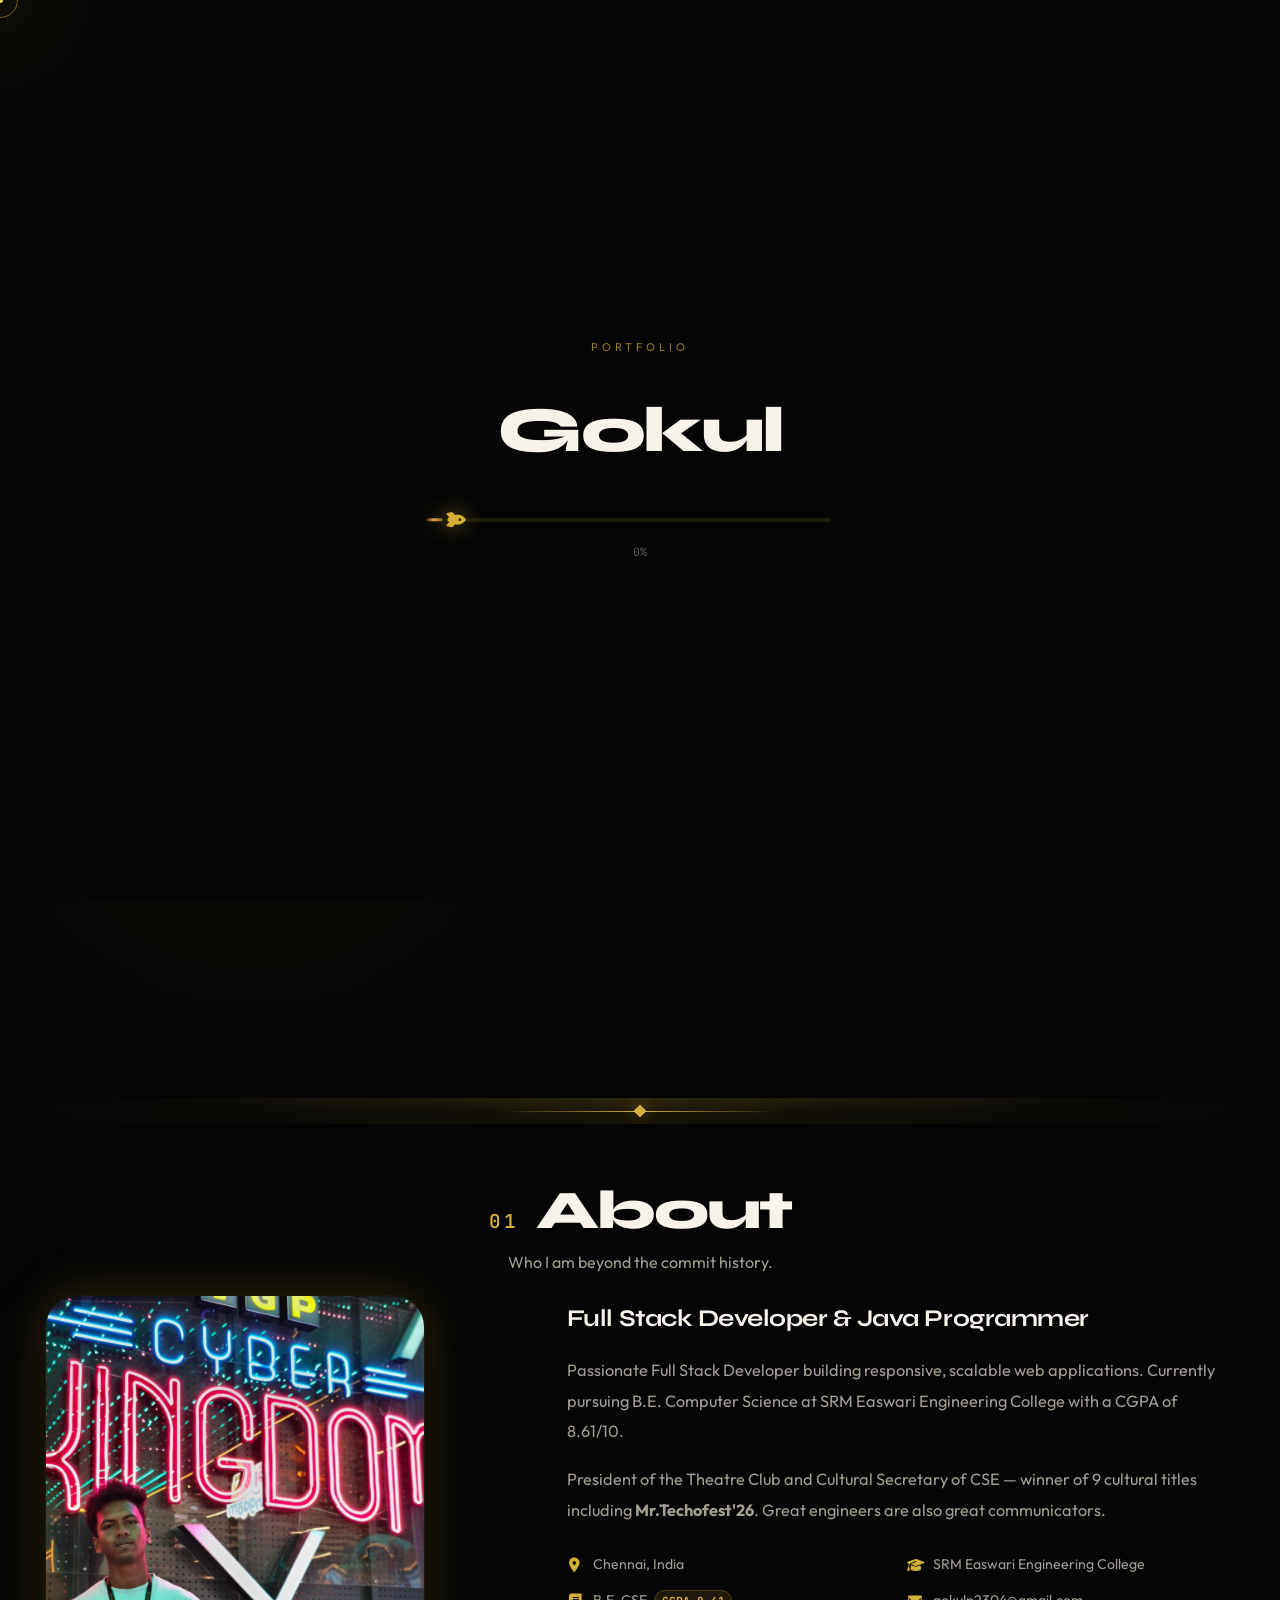
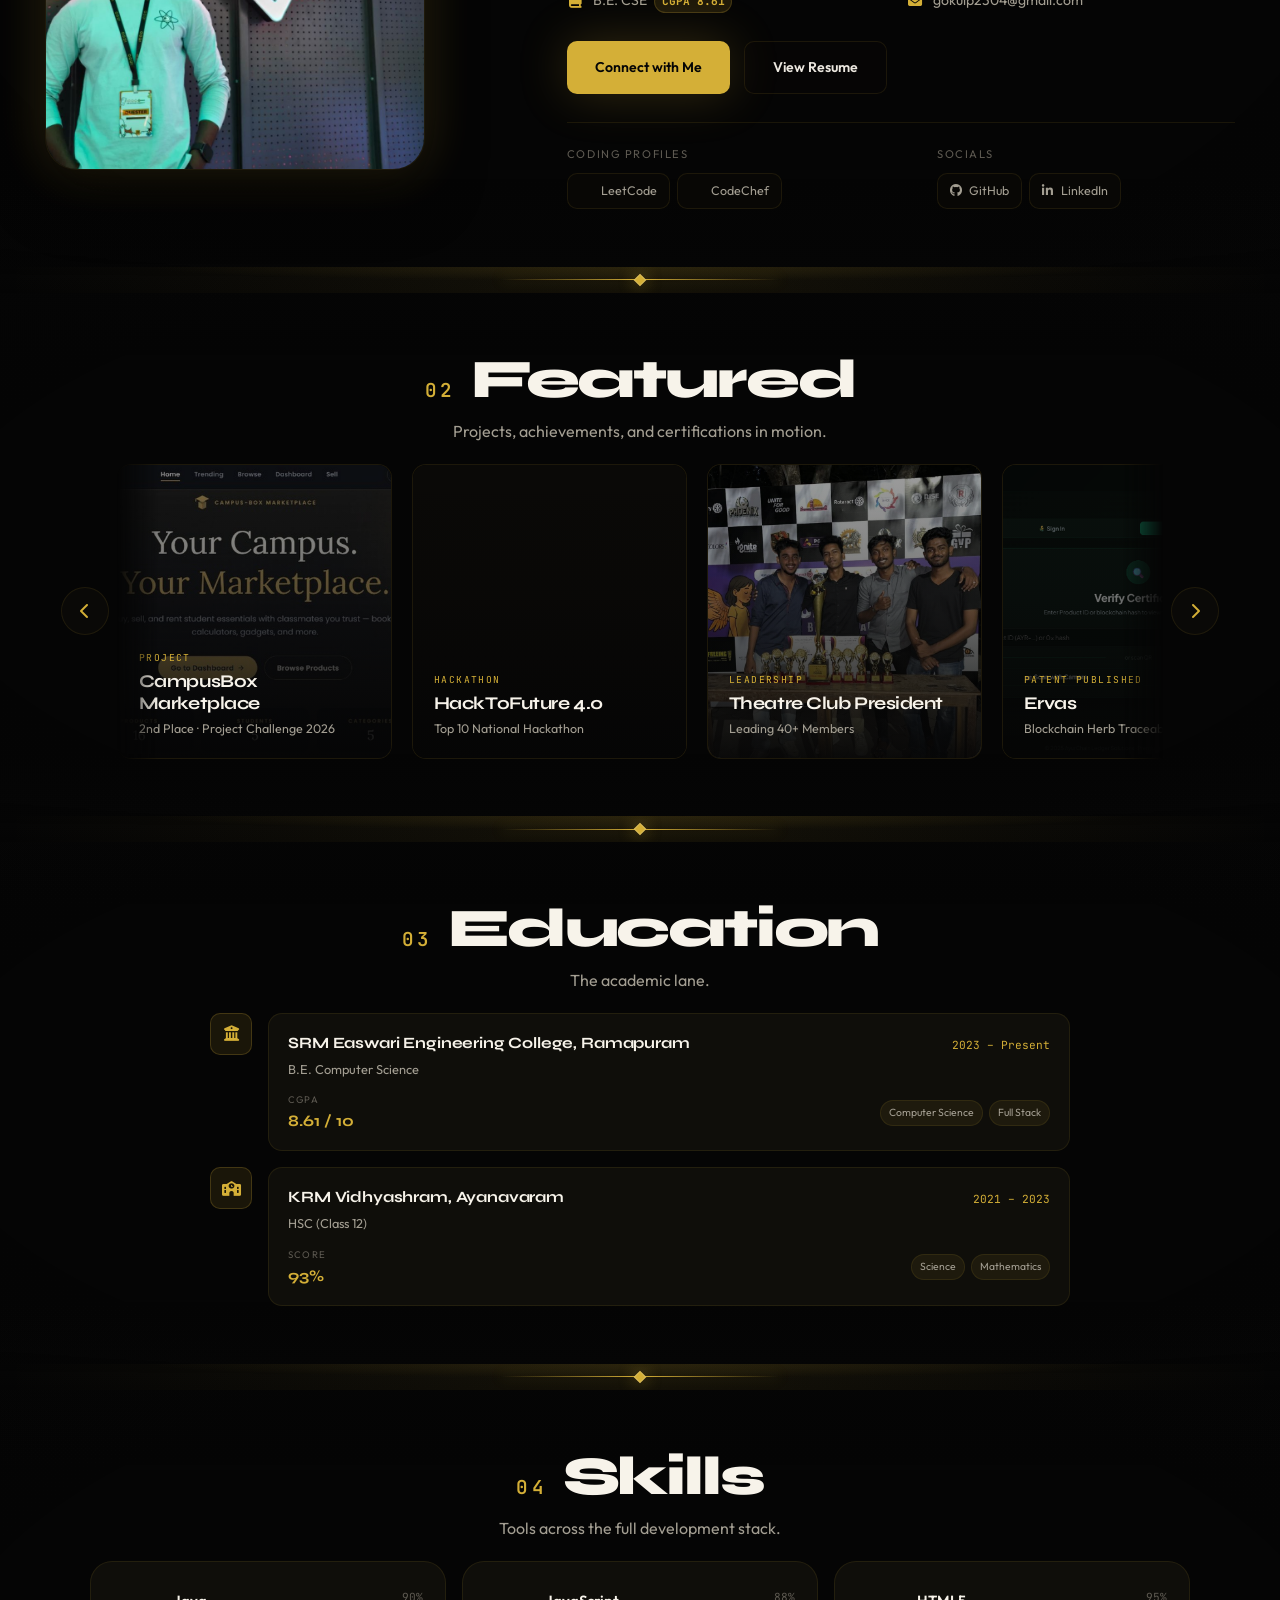
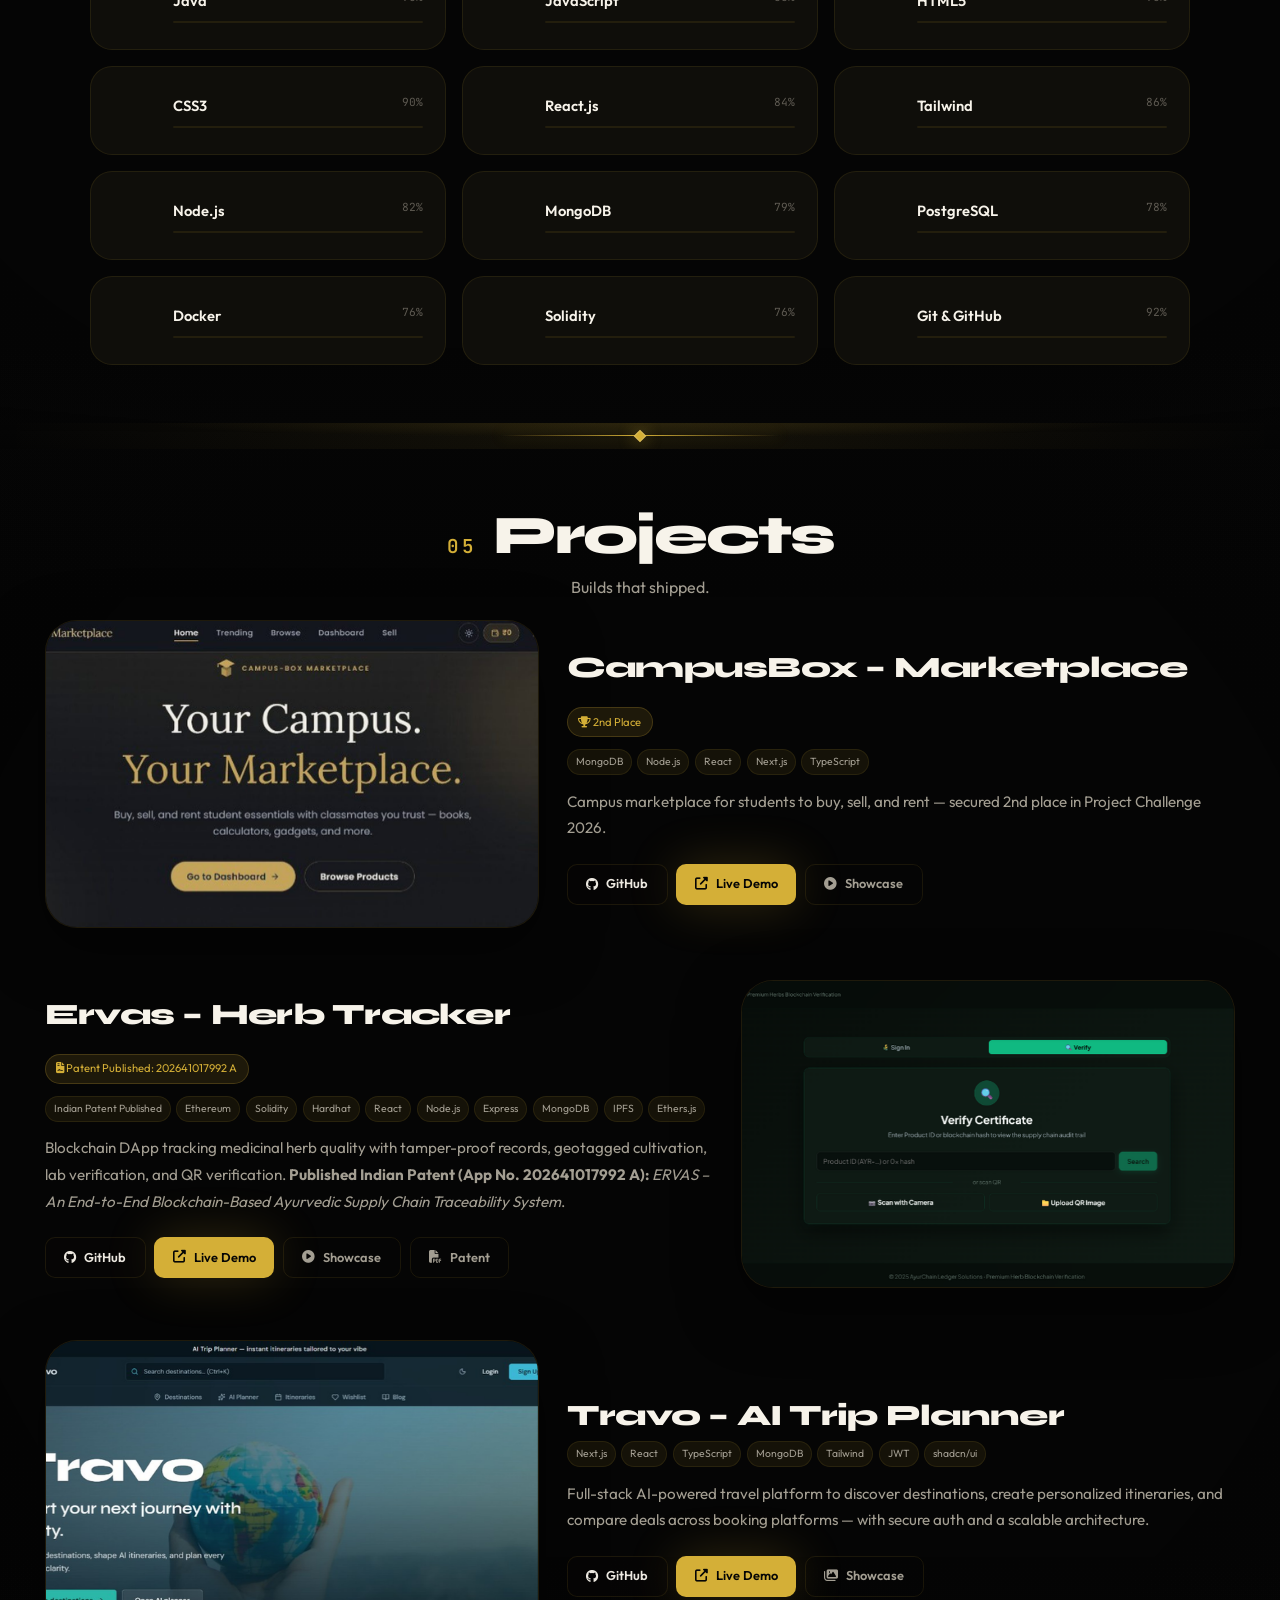
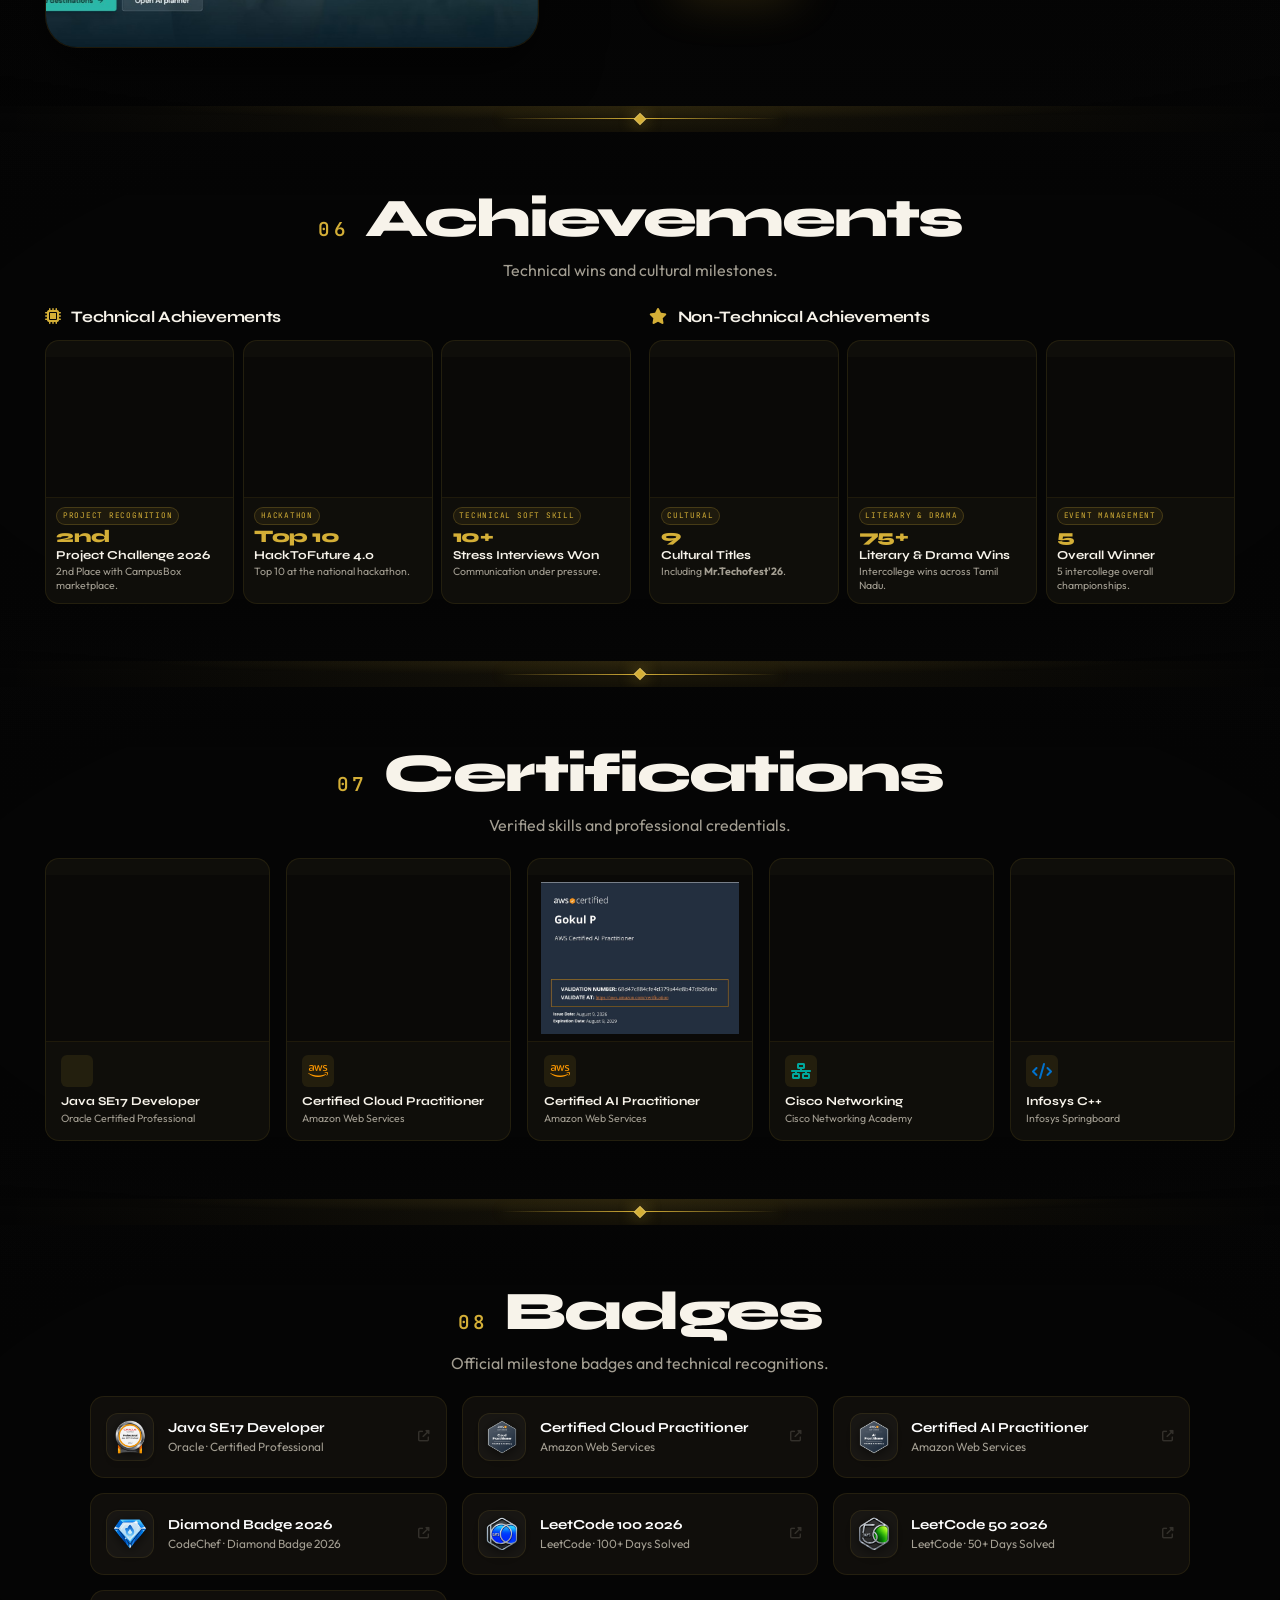
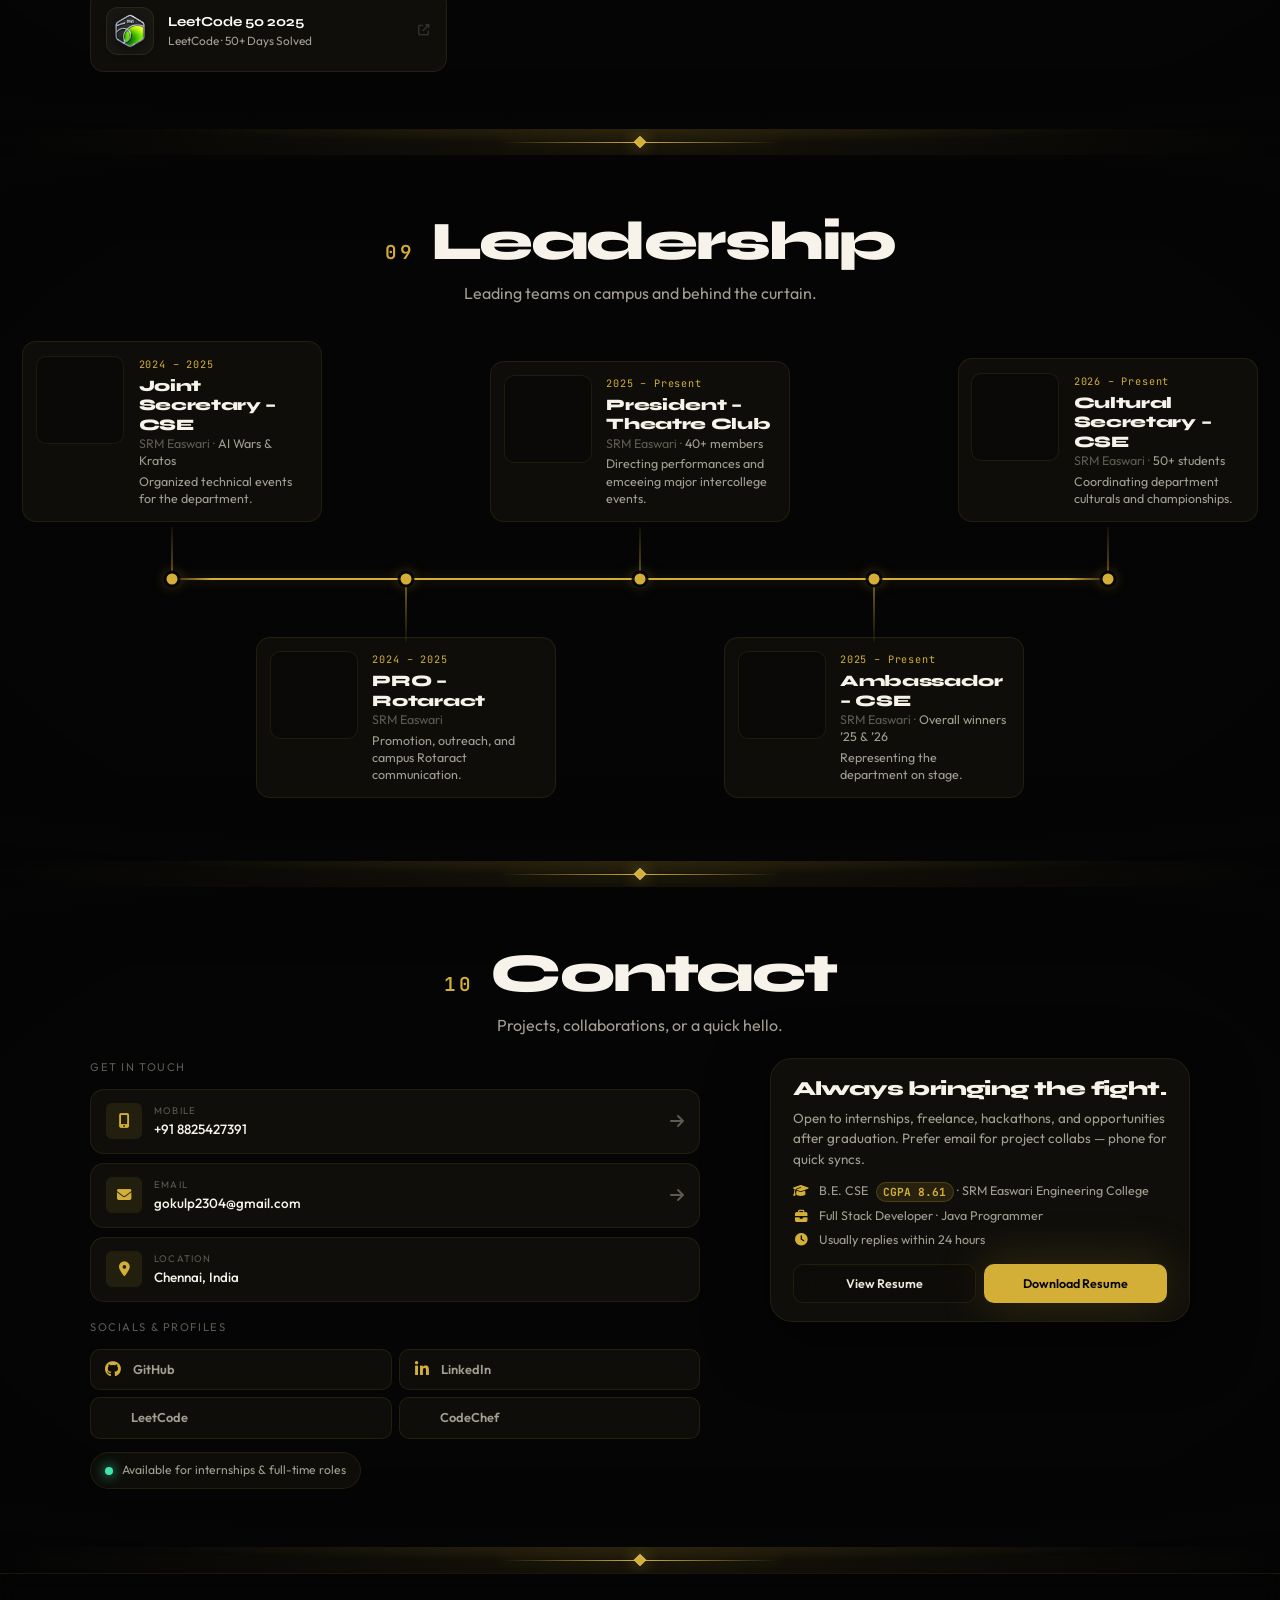
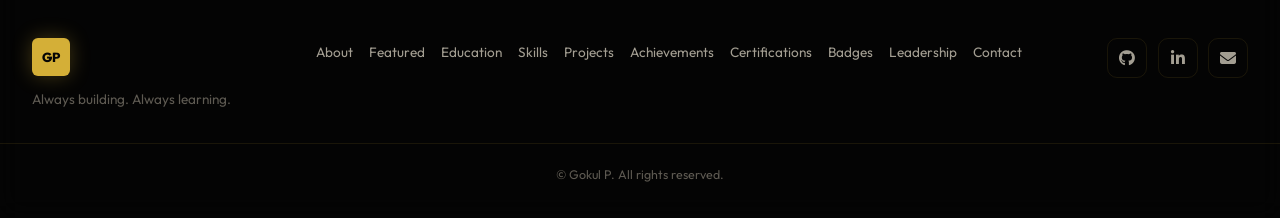
==== commit 687f23e6: "12" ====
--- a/index.html
+++ b/index.html
@@ -751,13 +751,13 @@
           <i class="fas fa-external-link-alt badge-verify-icon" aria-hidden="true"></i>
         </a>
 
-        <a href="https://www.codechef.com/users/gokul_2304" target="_blank" rel="noopener noreferrer" class="badge-card" aria-label="Verify CodeChef 100 Days Streak Badge" data-gallery="badge-codechef-100">
+        <a href="https://www.codechef.com/users/gokul_2304" target="_blank" rel="noopener noreferrer" class="badge-card" aria-label="Verify CodeChef Diamond Badge 2026" data-gallery="badge-codechef-100">
           <div class="badge-icon-wrap" title="Click badge to view full size">
-            <img decoding='async' src="pictures/Badges/codechef-100-thumb.png" alt="CodeChef 100 Days Streak Badge" class="badge-img" loading="eager" />
+            <img decoding='async' src="pictures/Badges/codechef-100-thumb.png" alt="CodeChef Diamond Badge 2026" class="badge-img" loading="eager" />
           </div>
           <div class="badge-body">
-            <h3 class="badge-title">CodeChef 100 Days</h3>
-            <p class="badge-desc">CodeChef · 100+ Days Streak</p>
+            <h3 class="badge-title">Diamond Badge 2026</h3>
+            <p class="badge-desc">CodeChef · Diamond Badge 2026</p>
           </div>
           <i class="fas fa-external-link-alt badge-verify-icon" aria-hidden="true"></i>
         </a>
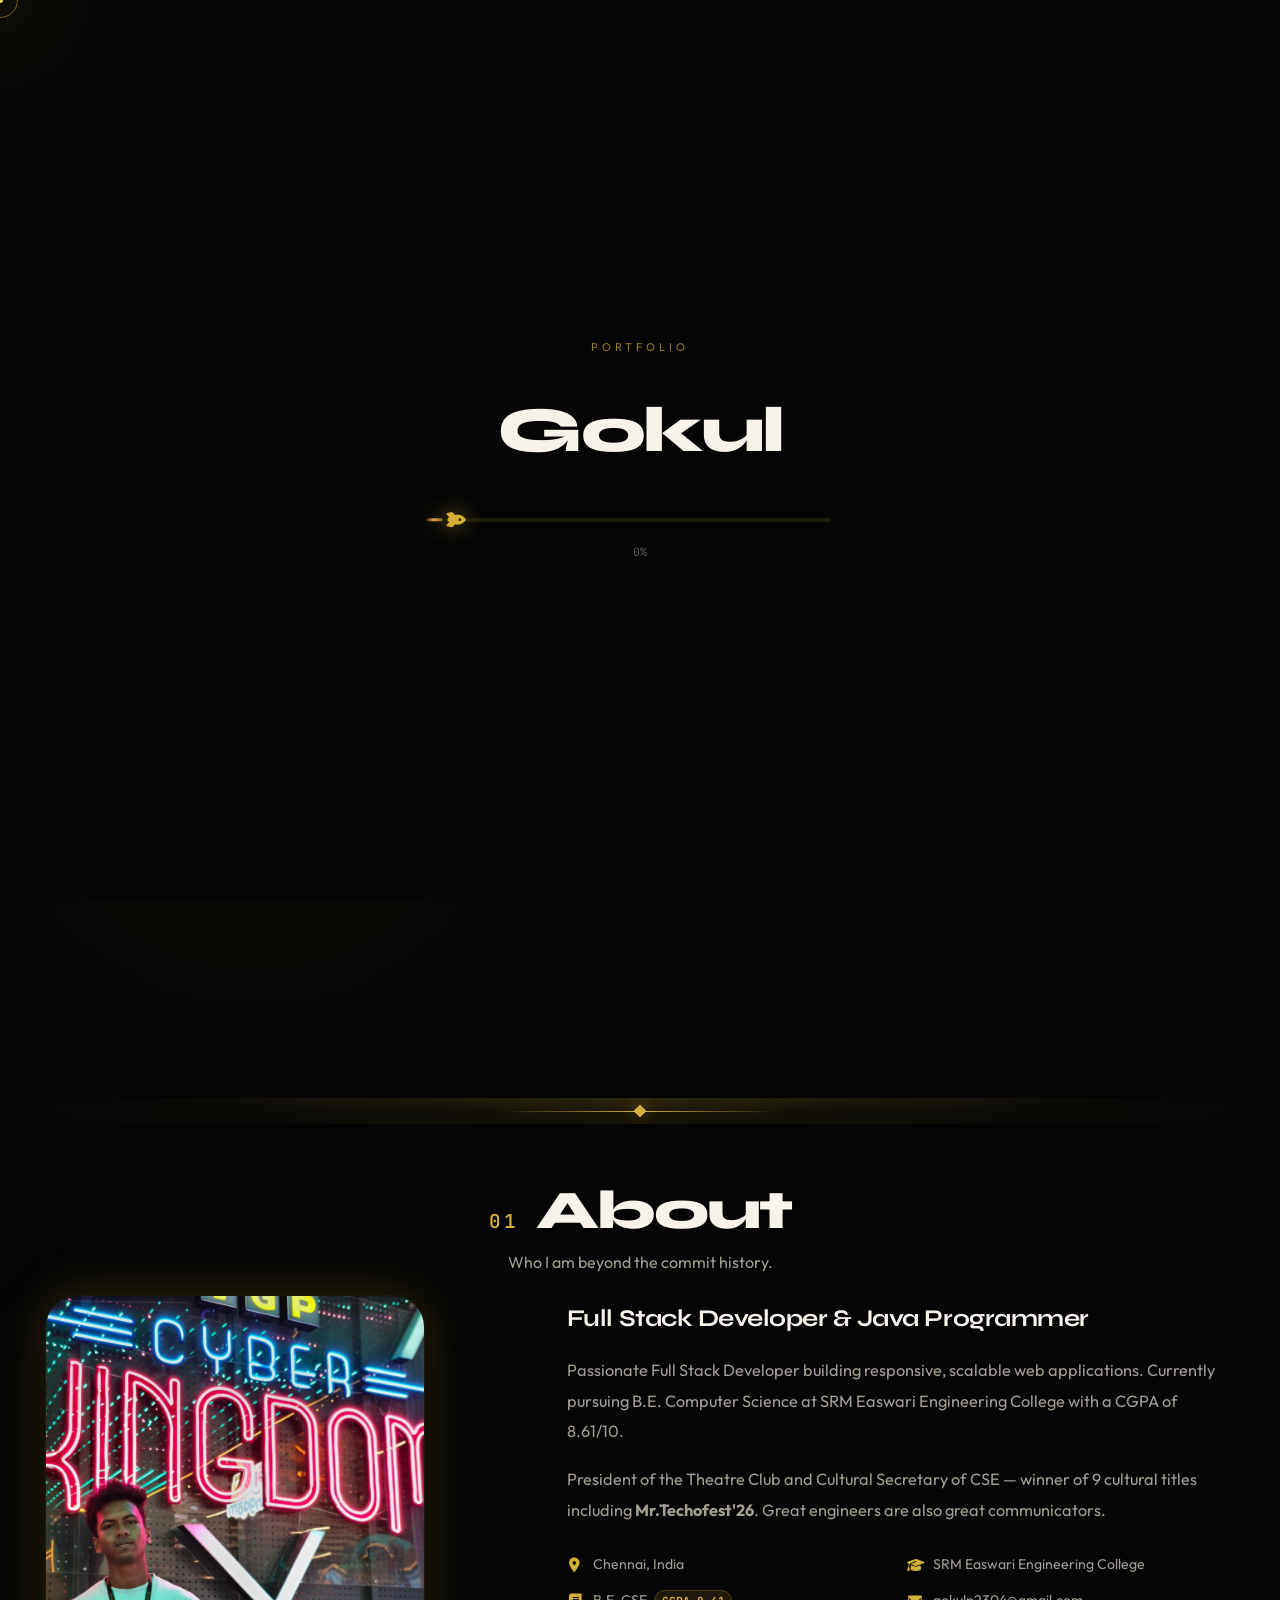
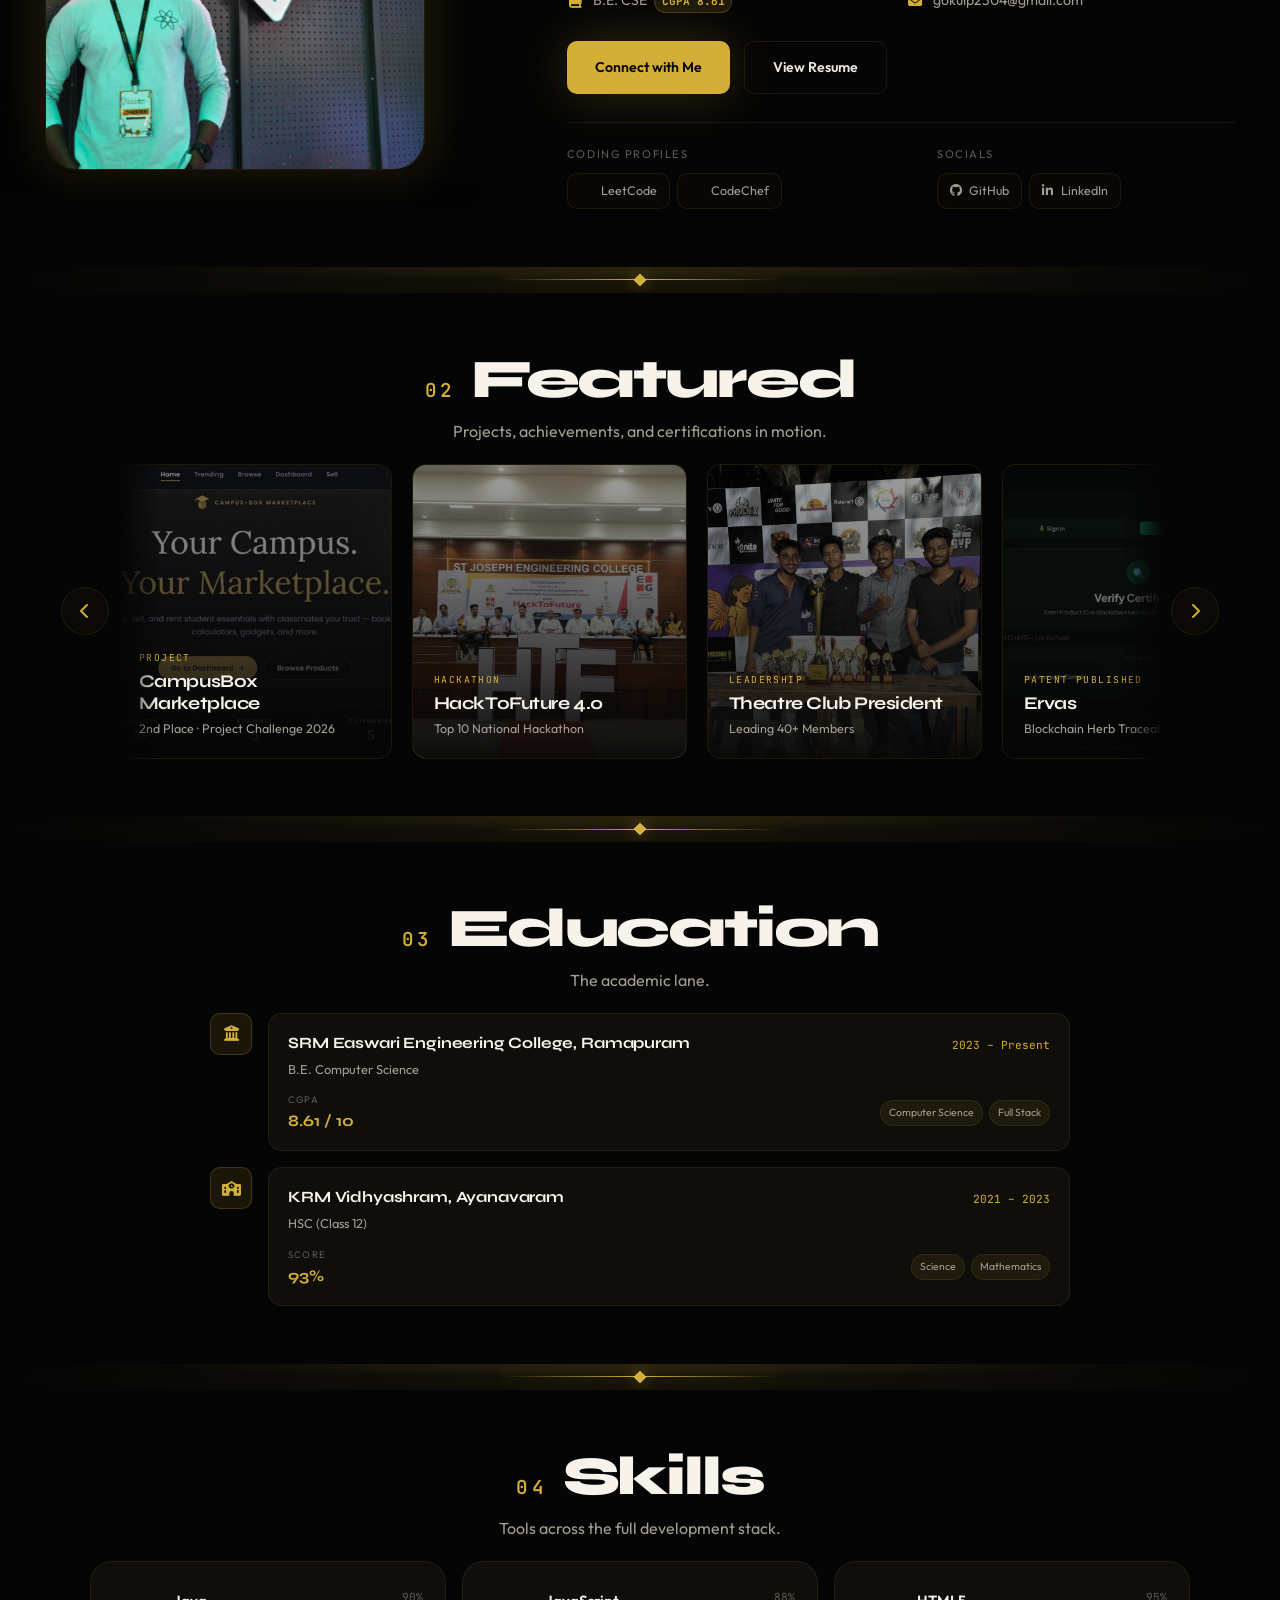
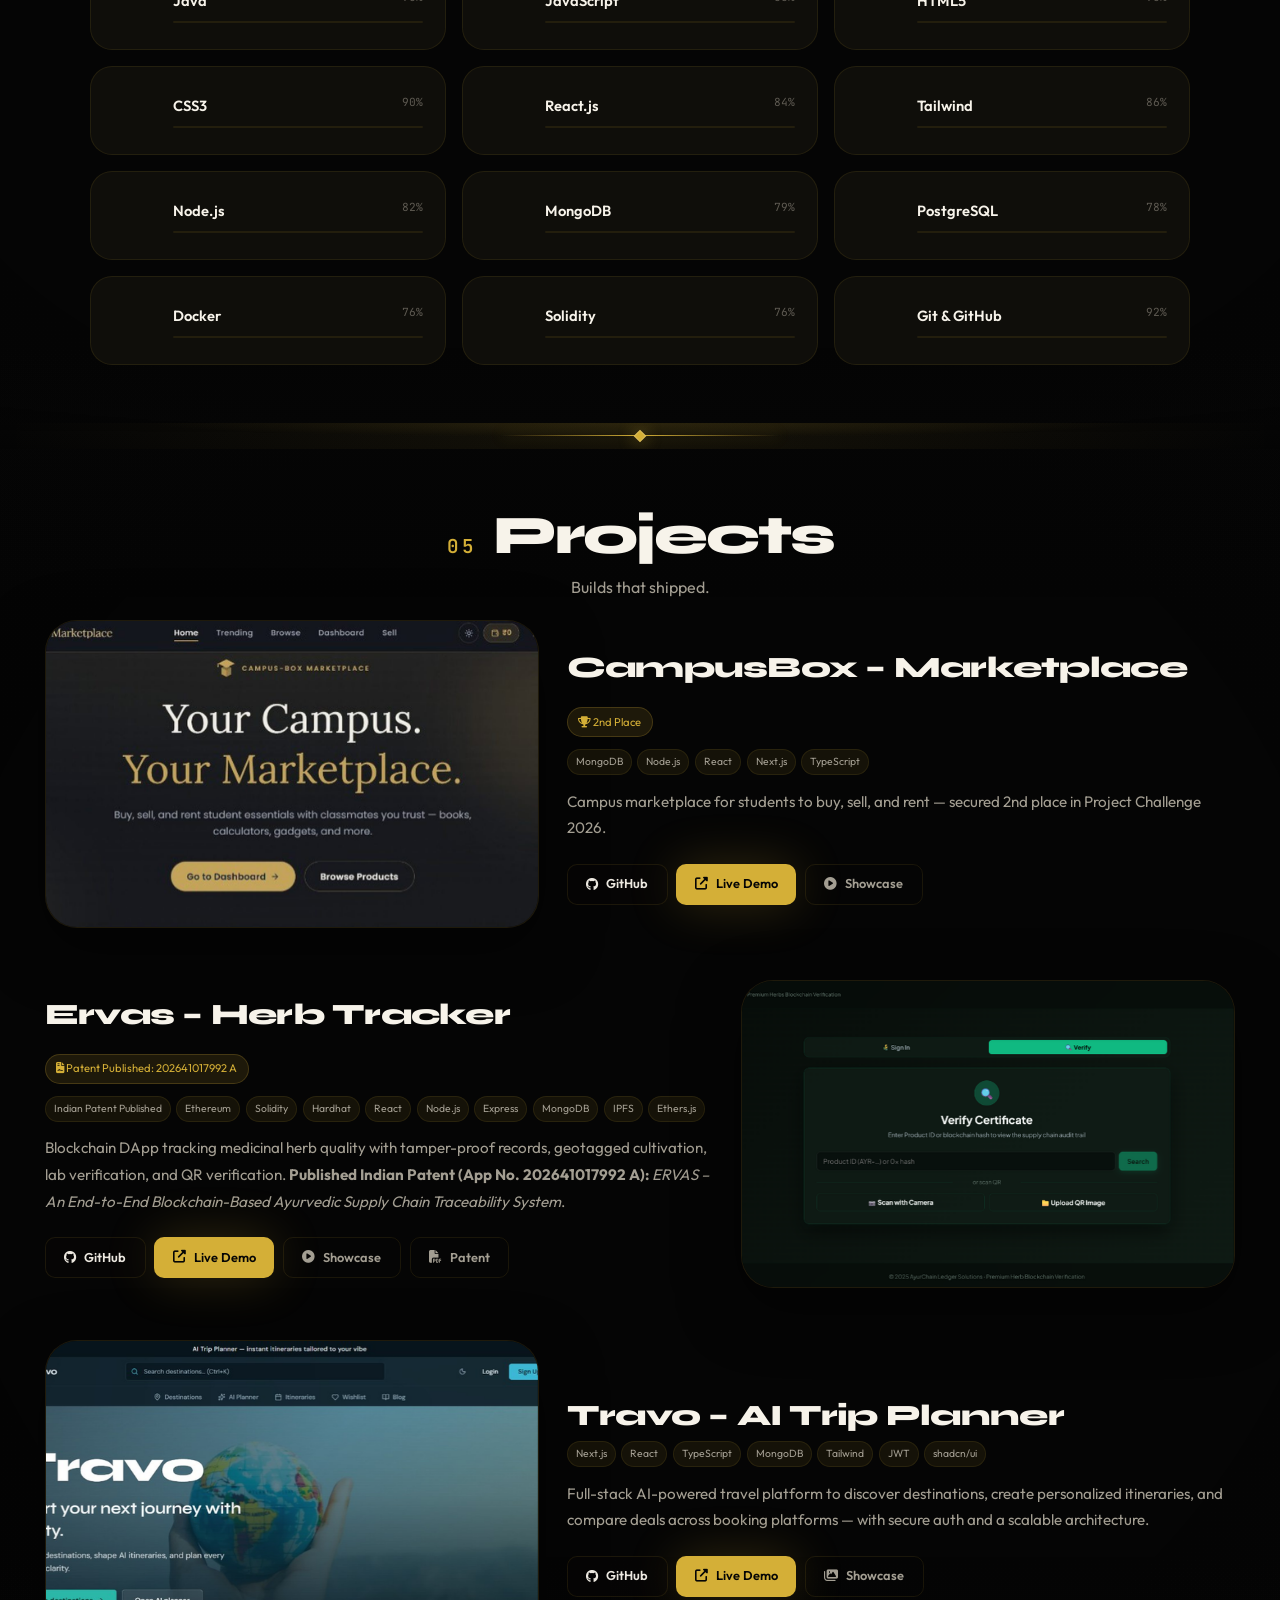
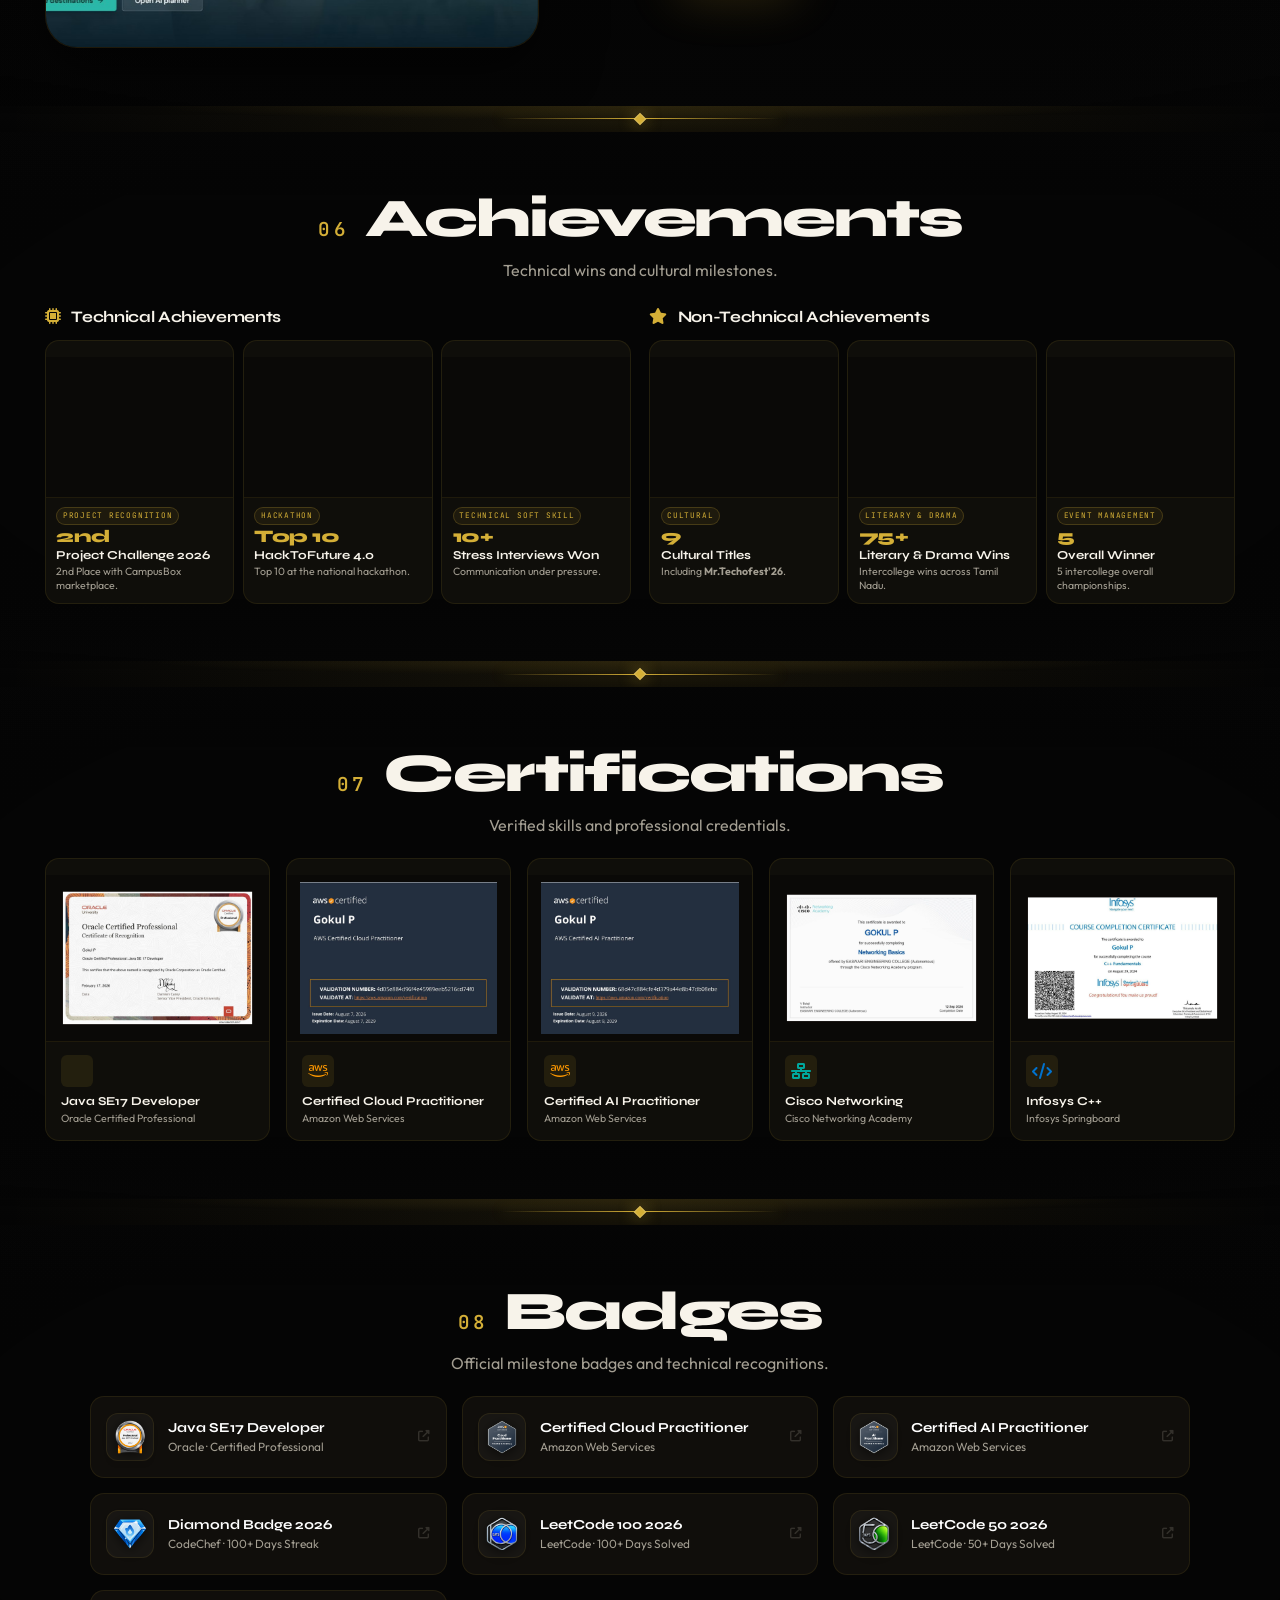
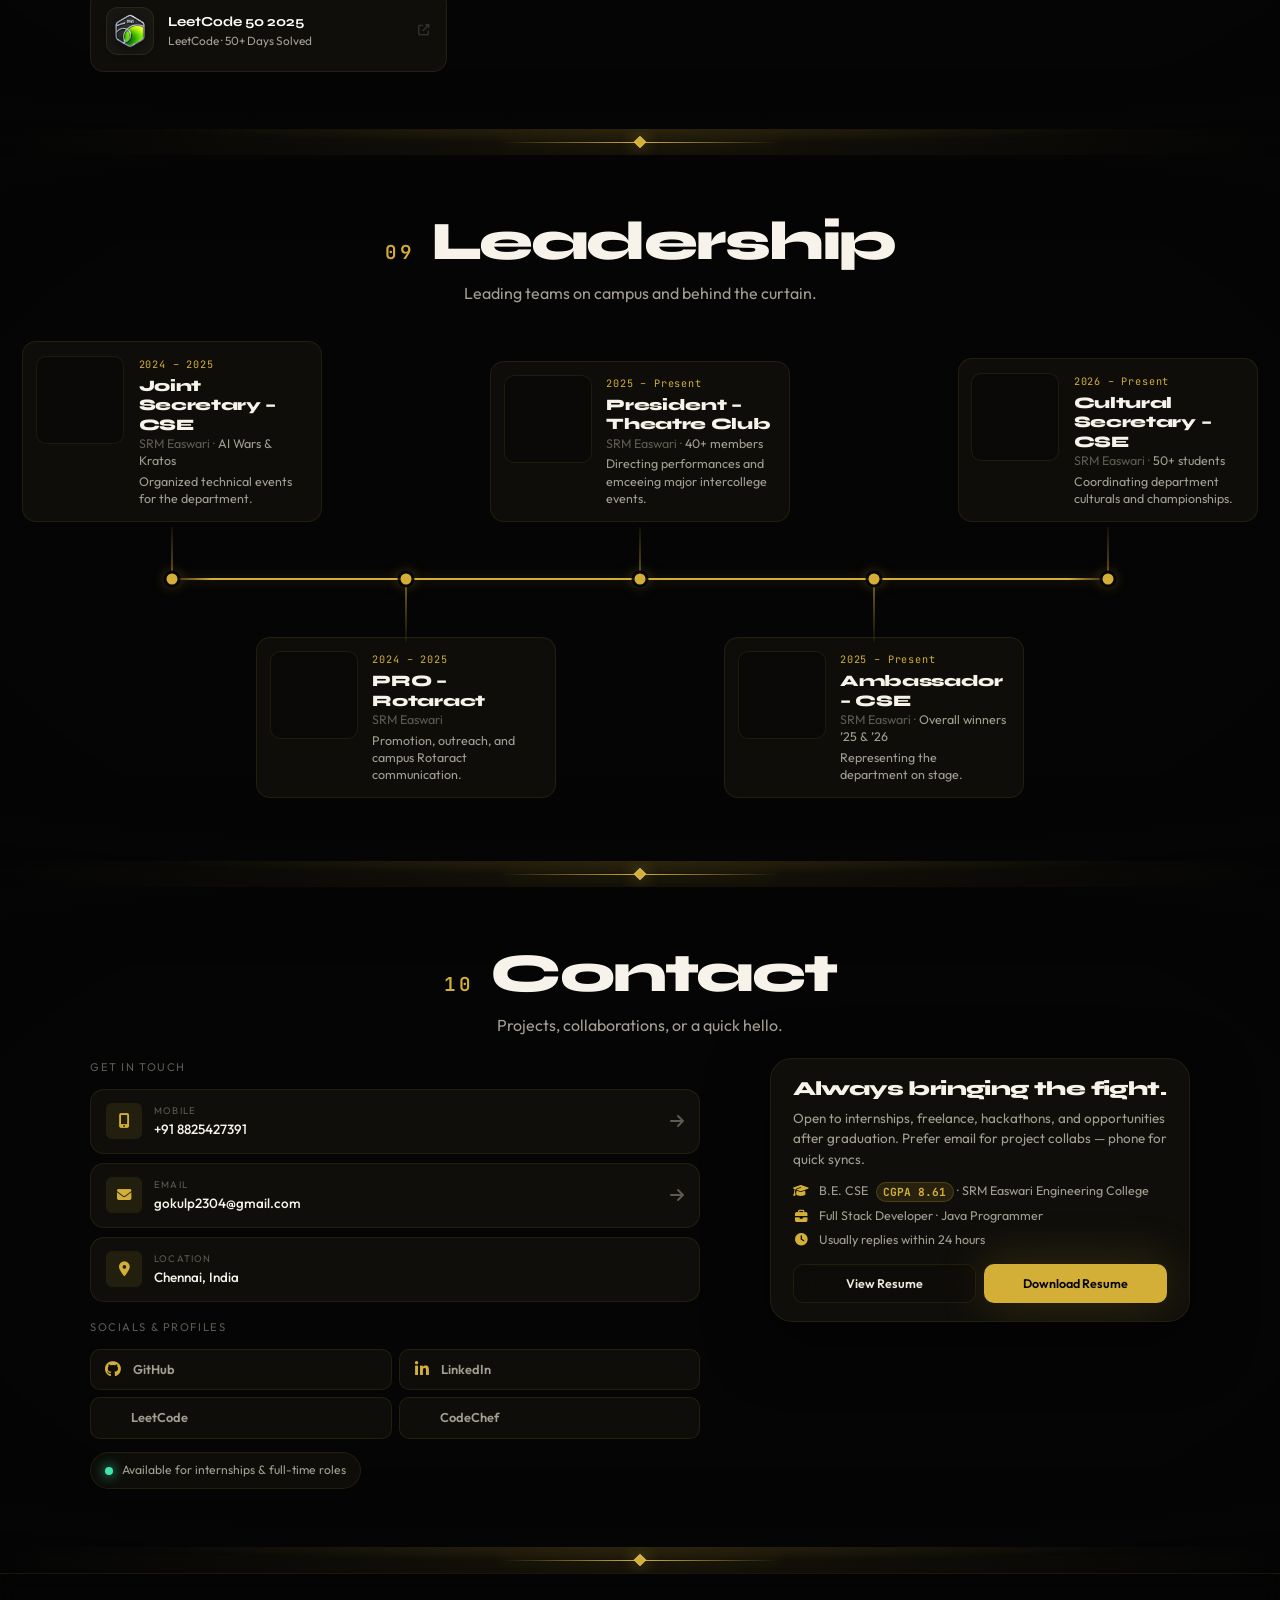
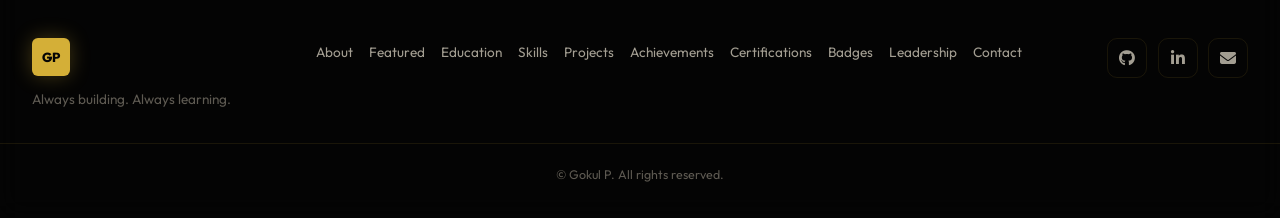
==== commit 7f32d635: "12" ====
--- a/index.html
+++ b/index.html
@@ -757,7 +757,7 @@
           </div>
           <div class="badge-body">
             <h3 class="badge-title">Diamond Badge 2026</h3>
-            <p class="badge-desc">CodeChef · Diamond Badge 2026</p>
+            <p class="badge-desc">CodeChef · 100+ Days Streak</p>
           </div>
           <i class="fas fa-external-link-alt badge-verify-icon" aria-hidden="true"></i>
         </a>
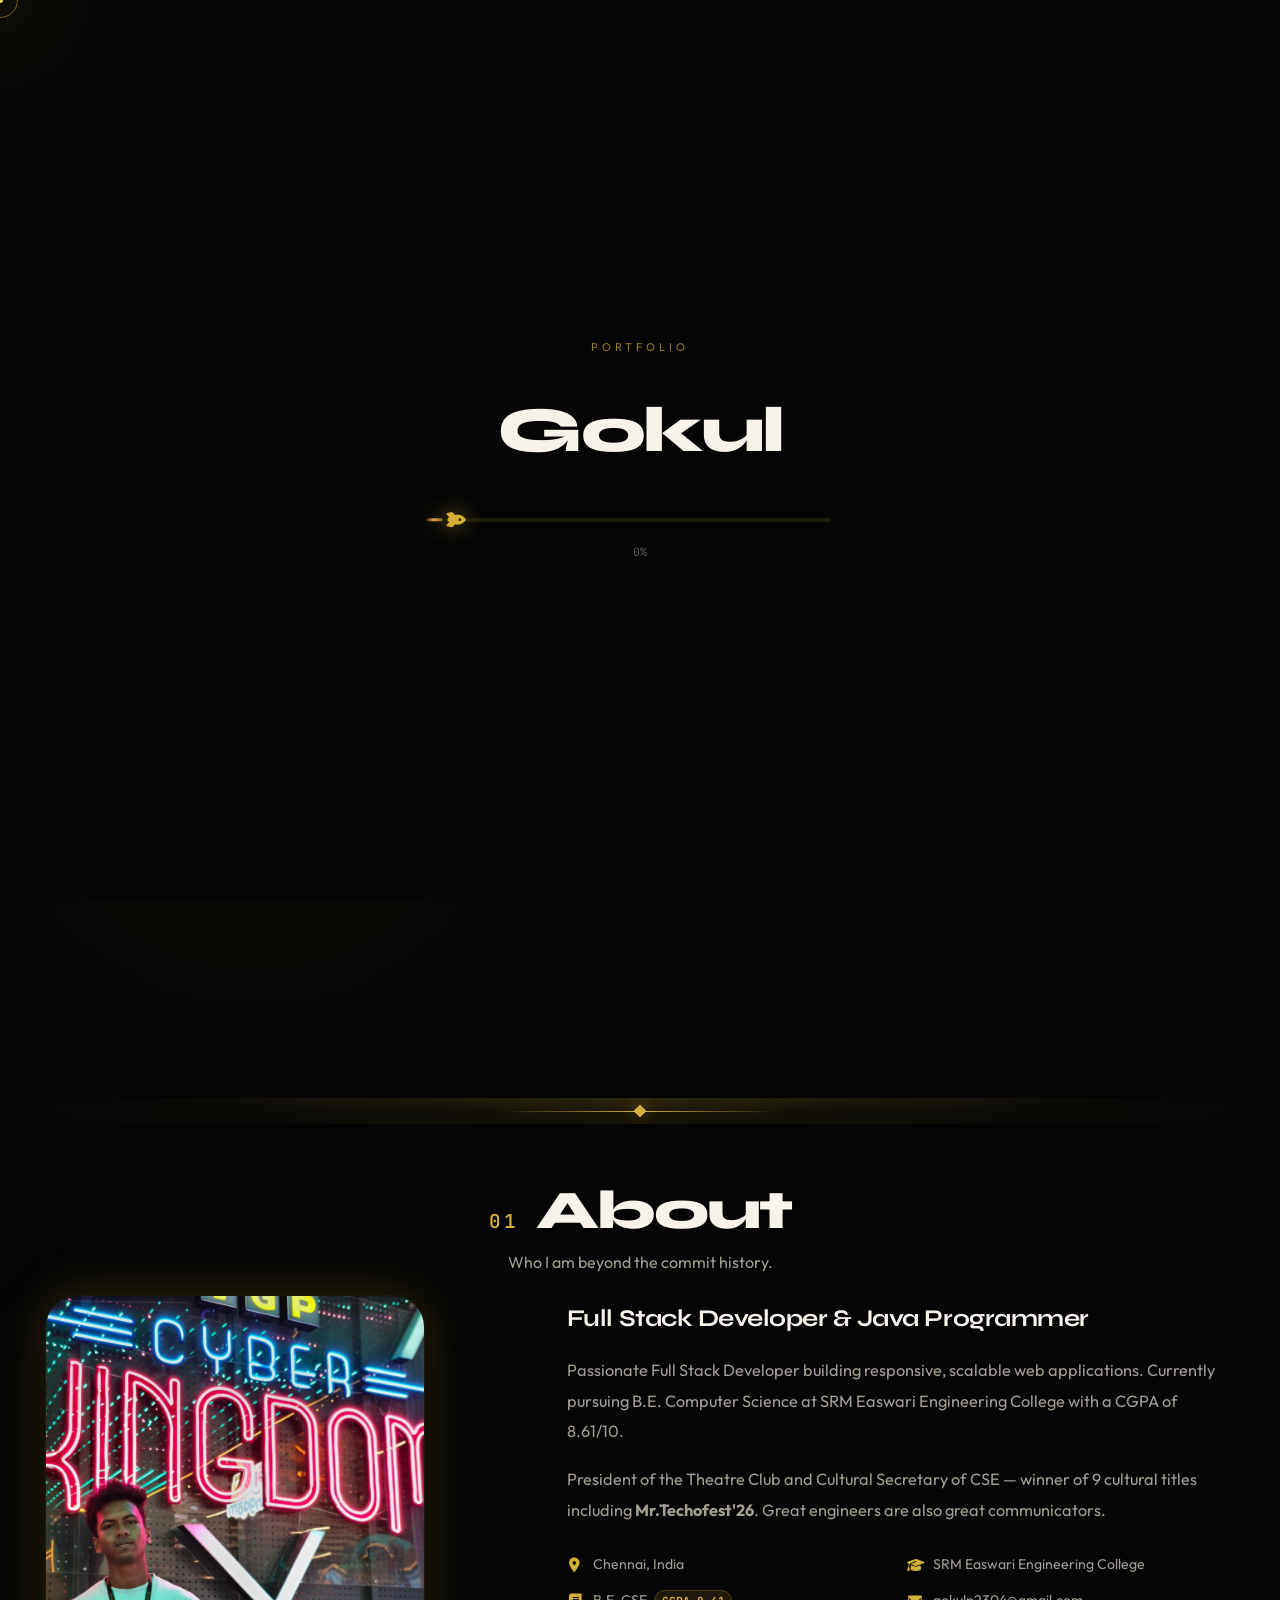
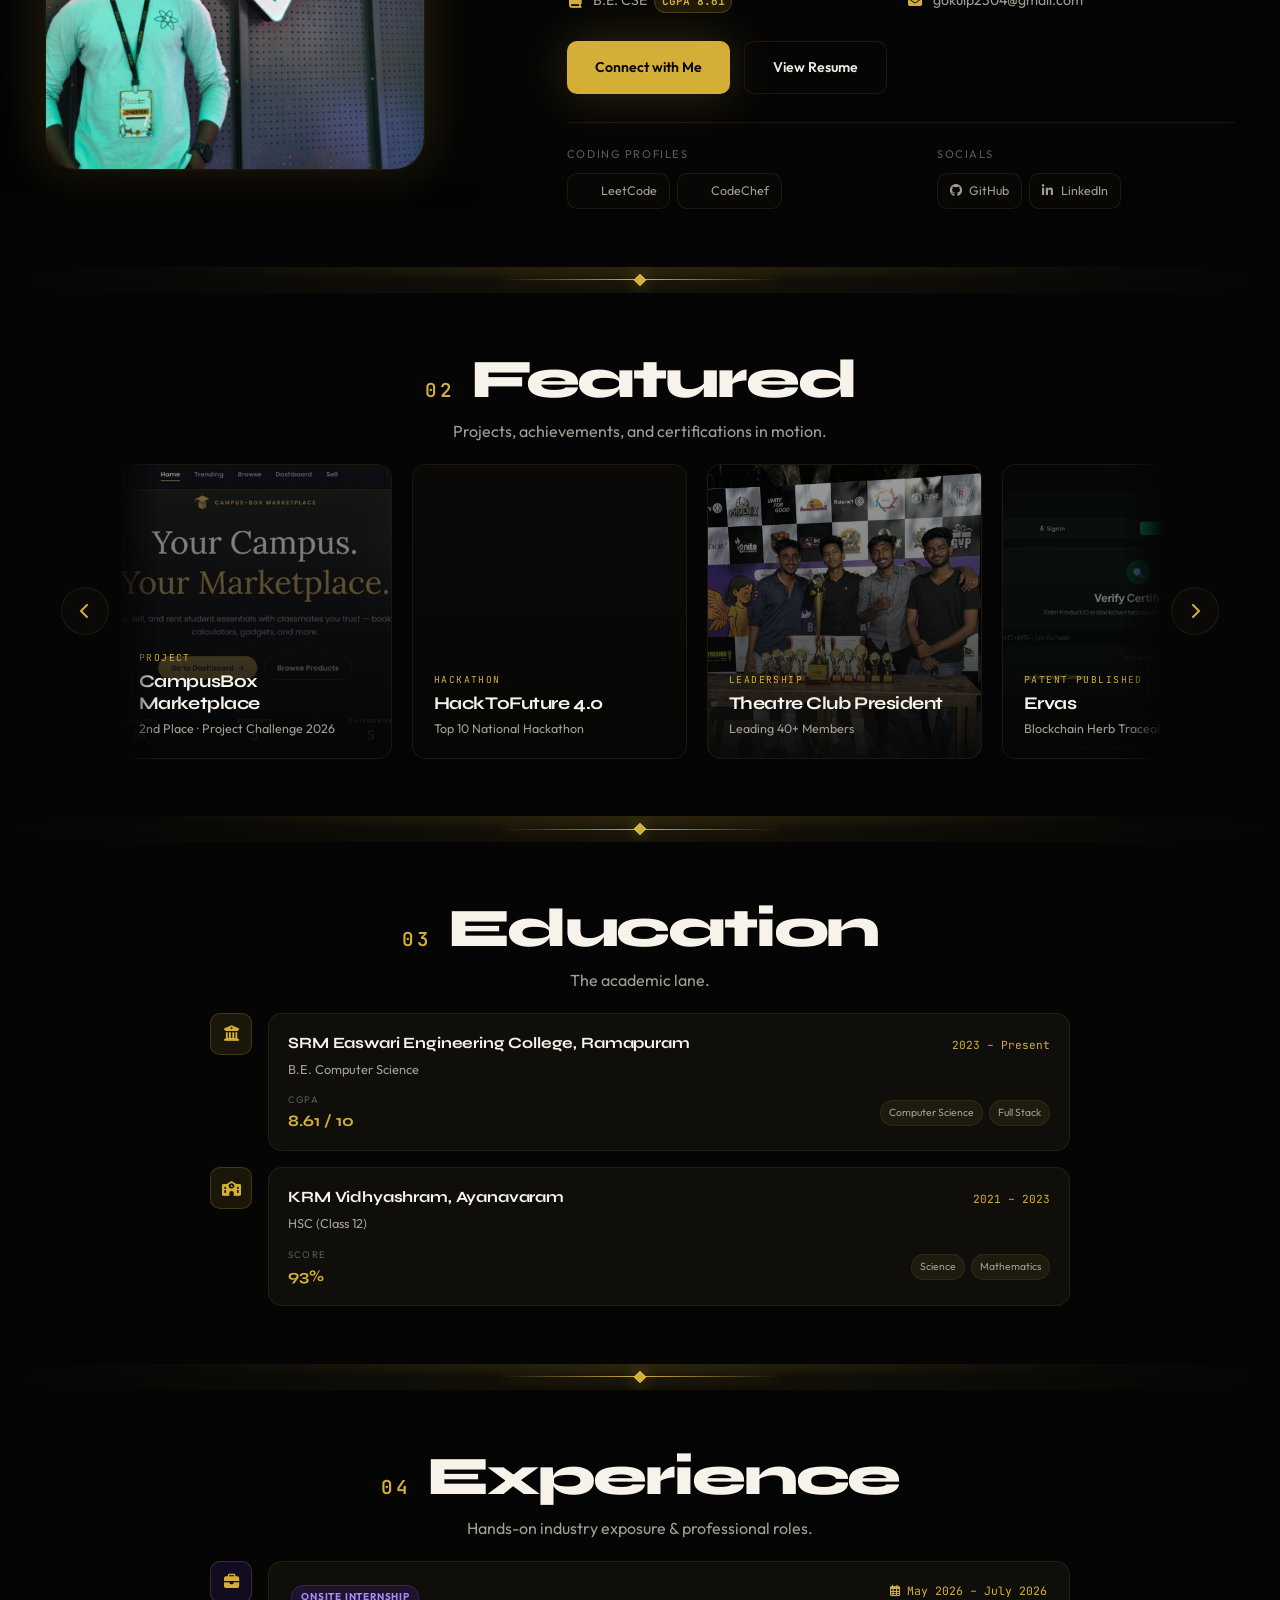
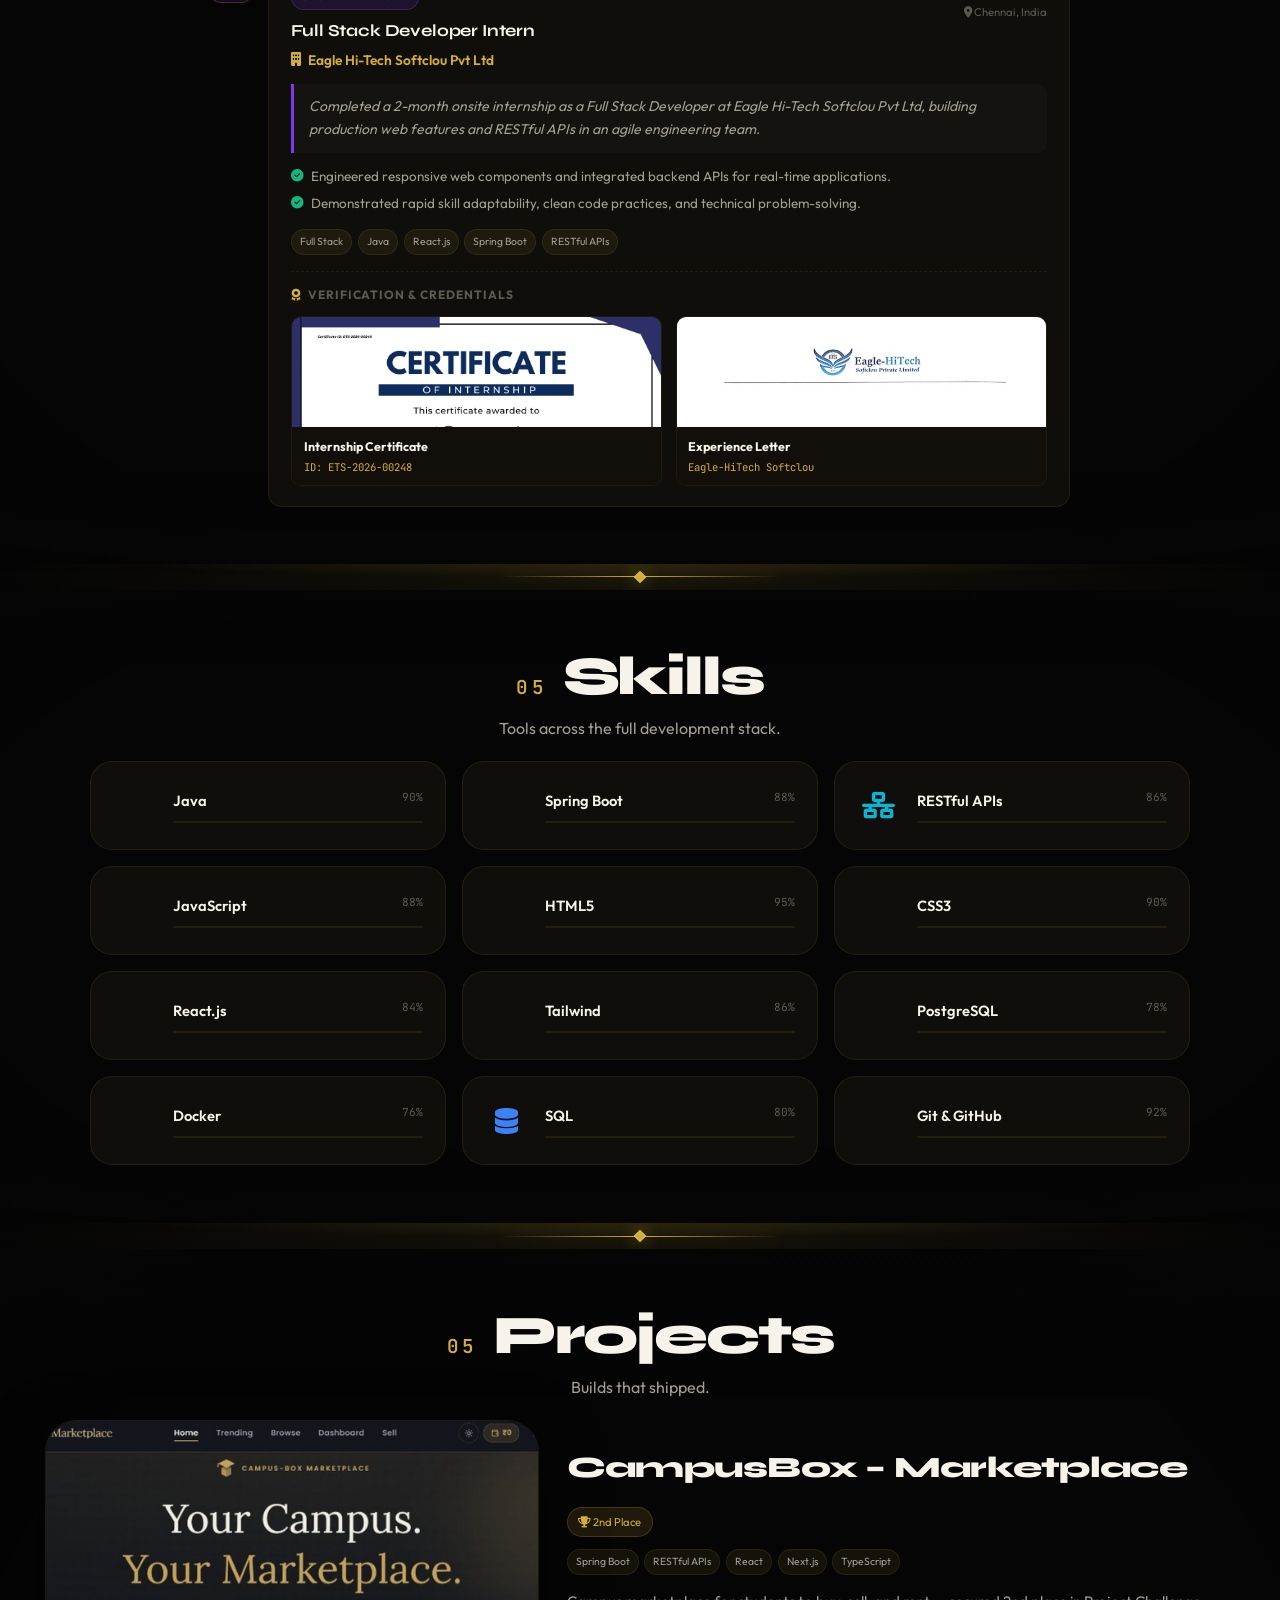
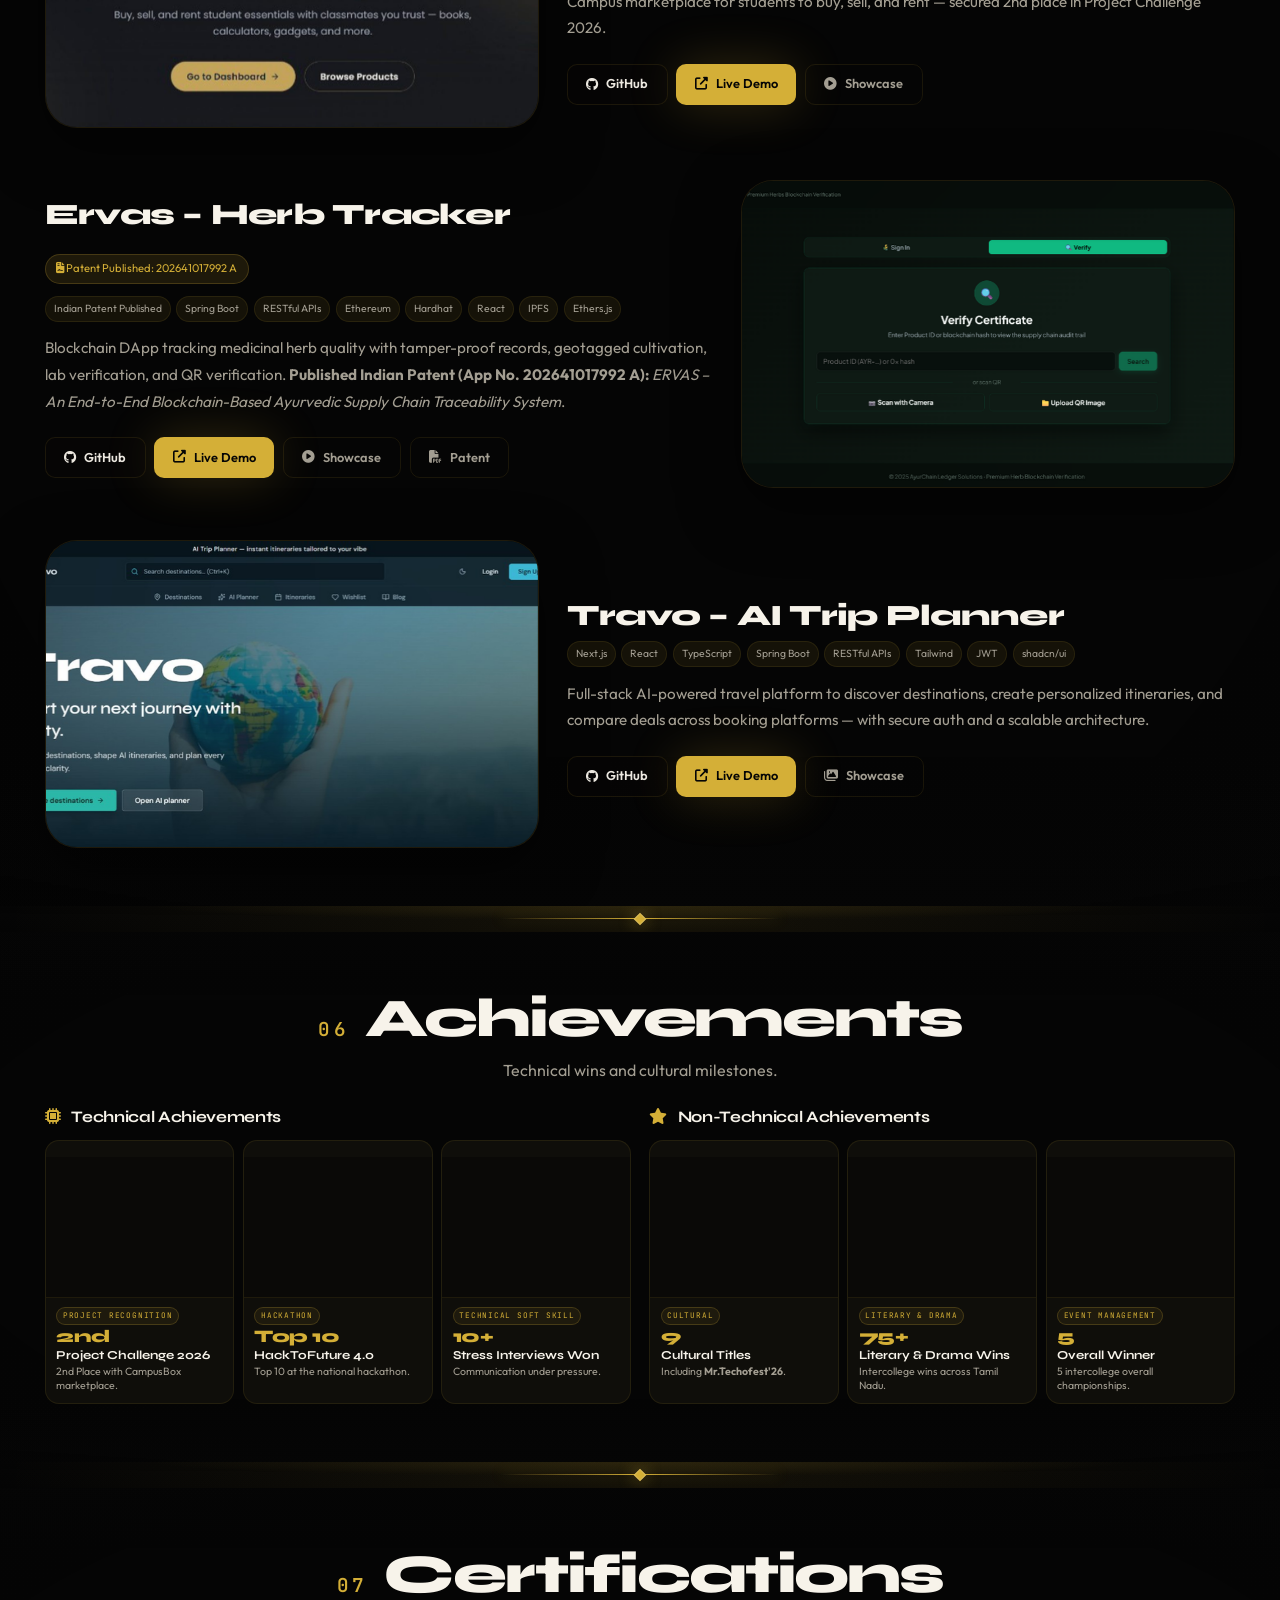
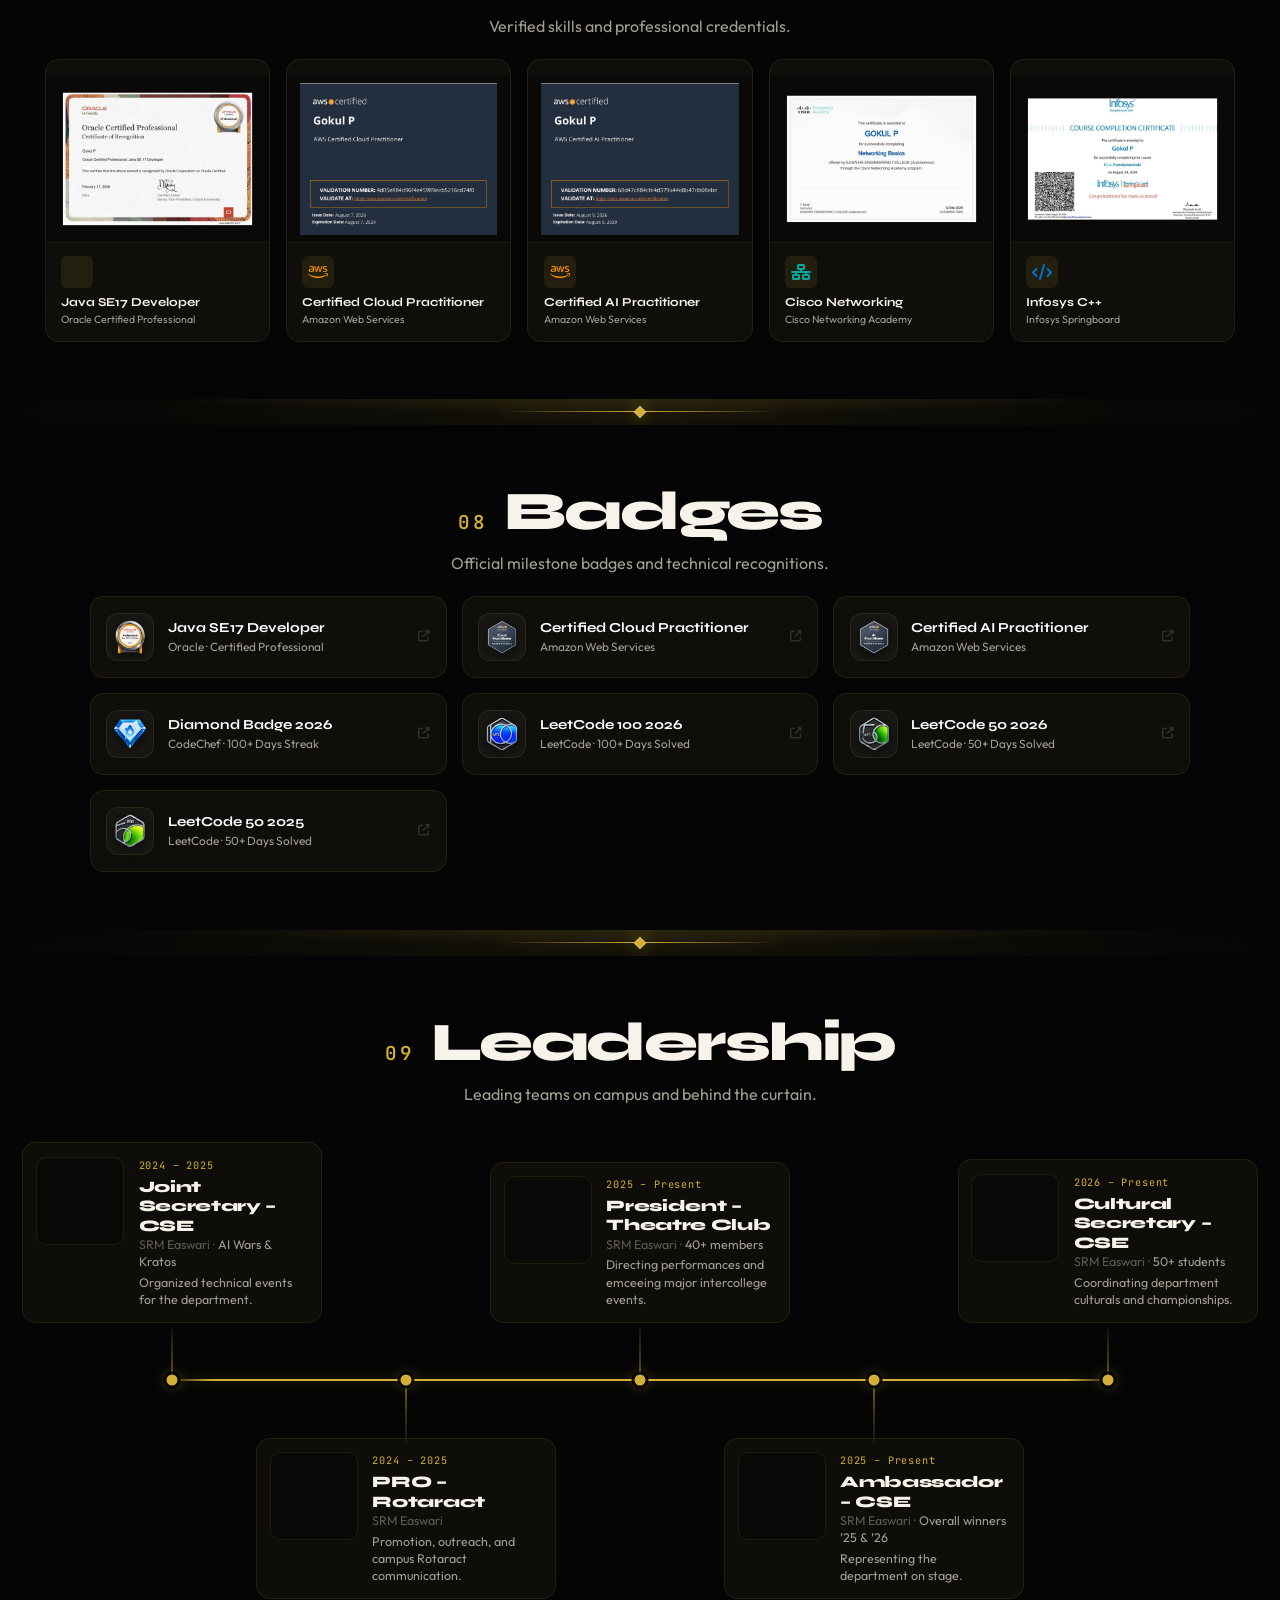
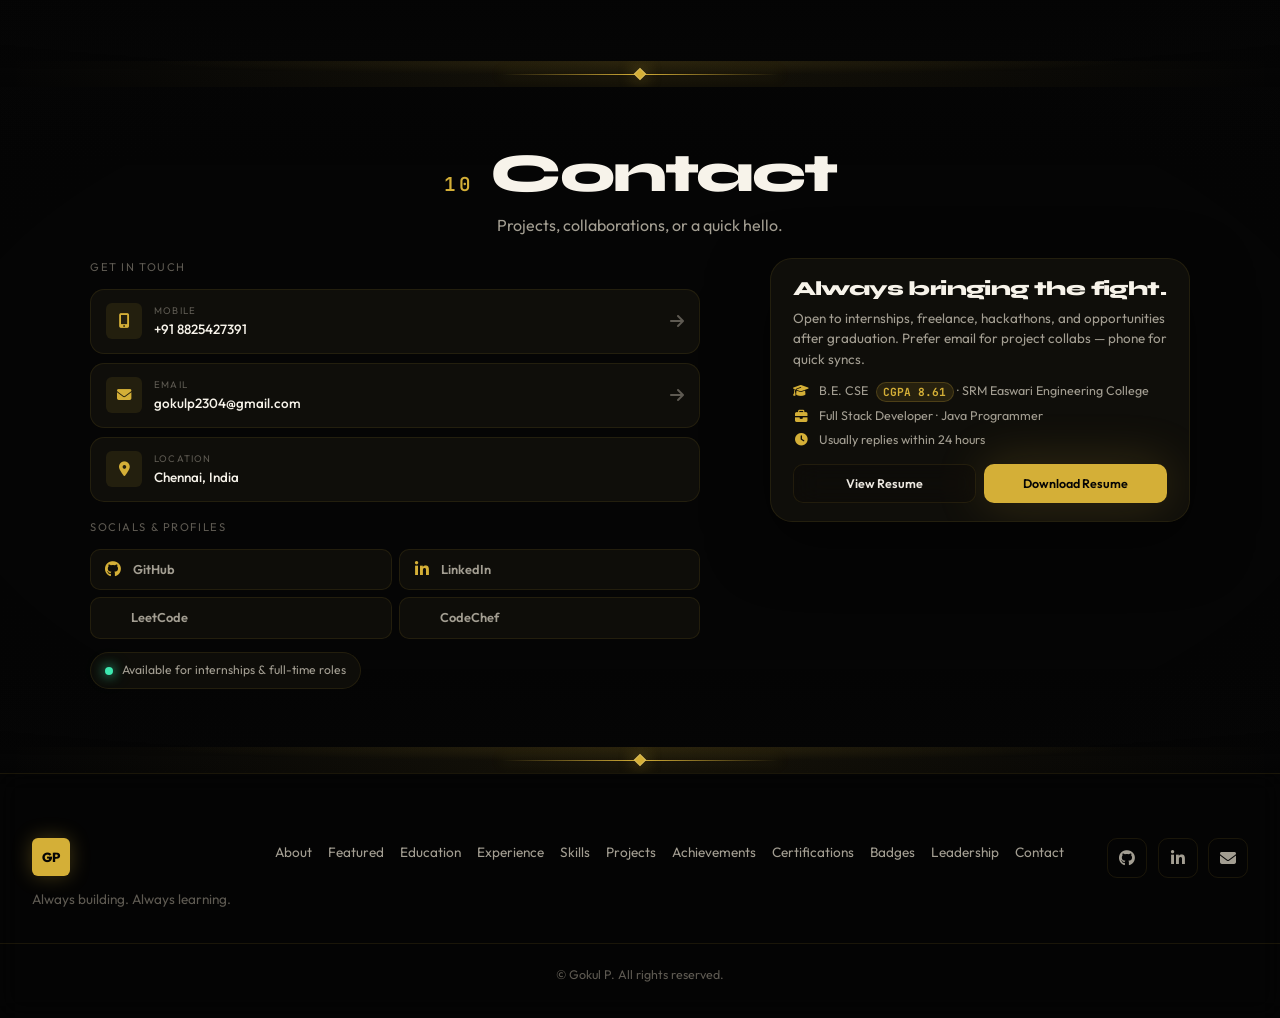
==== commit 14e3db20: "intern" ====
--- a/index.html
+++ b/index.html
@@ -4,7 +4,7 @@
   <meta charset="UTF-8" />
   <meta name="viewport" content="width=device-width, initial-scale=1.0" />
   <title>Gokul P – Full Stack Developer</title>
-  <meta name="description" content="Gokul P – Passionate Full Stack Developer with expertise in Java, React, Node.js and modern web technologies." />
+  <meta name="description" content="Gokul P – Passionate Full Stack Developer with expertise in Java, Spring Boot, RESTful APIs, React and modern web technologies." />
   <meta property="og:title" content="Gokul P – Full Stack Developer" />
   <meta property="og:type" content="website" />
   <link rel="icon" href="assets/favicon.svg" type="image/svg+xml">
@@ -76,6 +76,7 @@
         <li><a href="#about" class="nav-link" data-section="about">About</a></li>
         <li><a href="#featured" class="nav-link" data-section="featured">Featured</a></li>
         <li><a href="#education" class="nav-link" data-section="education">Education</a></li>
+        <li><a href="#experience" class="nav-link" data-section="experience">Experience</a></li>
         <li><a href="#skills" class="nav-link" data-section="skills">Skills</a></li>
         <li><a href="#projects" class="nav-link" data-section="projects">Projects</a></li>
         <li><a href="#achievements" class="nav-link" data-section="achievements">Achievements</a></li>
@@ -104,6 +105,7 @@
       <li><a href="#about" class="mobile-link">About</a></li>
       <li><a href="#featured" class="mobile-link">Featured</a></li>
       <li><a href="#education" class="mobile-link">Education</a></li>
+      <li><a href="#experience" class="mobile-link">Experience</a></li>
       <li><a href="#skills" class="mobile-link">Skills</a></li>
       <li><a href="#projects" class="mobile-link">Projects</a></li>
       <li><a href="#achievements" class="mobile-link">Achievements</a></li>
@@ -404,27 +406,113 @@
       <span class="section-bridge-diamond"></span>
     </div>
 
+    <!-- ════ 04 EXPERIENCE ════ -->
+    <section id="experience" class="cine-section experience-section" data-cinematic data-fx="slide-up">
+      <div class="cine-intro">
+        <div class="cine-heading">
+          <span class="cine-number">04</span>
+          <h2 class="cine-title"><span class="line-mask"><span class="line-inner">Experience</span></span></h2>
+        </div>
+        <p class="cine-sub">Hands-on industry exposure & professional roles.</p>
+      </div>
+
+      <div class="experience-timeline">
+        <div class="exp-item">
+          <div class="exp-icon-wrap"><i class="fas fa-briefcase" aria-hidden="true"></i></div>
+          <div class="exp-card">
+            <div class="exp-header">
+              <div>
+                <span class="exp-badge">Onsite Internship</span>
+                <h3 class="exp-role">Full Stack Developer Intern</h3>
+                <p class="exp-company"><i class="fas fa-building" aria-hidden="true"></i> Eagle Hi-Tech Softclou Pvt Ltd</p>
+              </div>
+              <div class="exp-meta-right">
+                <span class="exp-duration"><i class="far fa-calendar-alt"></i> May 2026 – July 2026</span>
+                <span class="exp-location"><i class="fas fa-map-marker-alt"></i> Chennai, India</span>
+              </div>
+            </div>
+
+            <div class="exp-stanza">
+              <p>
+                Completed a 2-month onsite internship as a Full Stack Developer at Eagle Hi-Tech Softclou Pvt Ltd, building production web features and RESTful APIs in an agile engineering team.
+              </p>
+            </div>
+
+            <div class="exp-highlights">
+              <ul>
+                <li><i class="fas fa-check-circle"></i> Engineered responsive web components and integrated backend APIs for real-time applications.</li>
+                <li><i class="fas fa-check-circle"></i> Demonstrated rapid skill adaptability, clean code practices, and technical problem-solving.</li>
+              </ul>
+            </div>
+
+            <div class="exp-footer">
+              <div class="exp-tags">
+                <span class="tag">Full Stack</span>
+                <span class="tag">Java</span>
+                <span class="tag">React.js</span>
+                <span class="tag">Spring Boot</span>
+                <span class="tag">RESTful APIs</span>
+              </div>
+            </div>
+
+            <div class="exp-documents">
+              <h4 class="exp-docs-title"><i class="fas fa-award"></i> Verification & Credentials</h4>
+              <div class="exp-docs-grid">
+                <a href="pictures/internship/internship_certificate.png" target="_blank" rel="noopener noreferrer" class="exp-doc-card">
+                  <div class="exp-doc-thumb">
+                    <img src="pictures/internship/internship_certificate.png" alt="Internship Certificate - Eagle Hi-Tech Softclou" loading="lazy">
+                    <div class="exp-doc-overlay"><i class="fas fa-expand-alt"></i> View Certificate</div>
+                  </div>
+                  <div class="exp-doc-info">
+                    <span class="exp-doc-name">Internship Certificate</span>
+                    <span class="exp-doc-id">ID: ETS-2026-00248</span>
+                  </div>
+                </a>
+
+                <a href="pictures/internship/internship_letter.jpg" target="_blank" rel="noopener noreferrer" class="exp-doc-card">
+                  <div class="exp-doc-thumb">
+                    <img src="pictures/internship/internship_letter.jpg" alt="Experience Letter - Eagle Hi-Tech Softclou" loading="lazy">
+                    <div class="exp-doc-overlay"><i class="fas fa-expand-alt"></i> View Experience Letter</div>
+                  </div>
+                  <div class="exp-doc-info">
+                    <span class="exp-doc-name">Experience Letter</span>
+                    <span class="exp-doc-id">Eagle-HiTech Softclou</span>
+                  </div>
+                </a>
+              </div>
+            </div>
+
+          </div>
+        </div>
+      </div>
+    </section>
+
+
+    <div class="section-bridge" aria-hidden="true">
+      <span class="section-bridge-diamond"></span>
+    </div>
+
     <!-- ════ 05 SKILLS ════ -->
     <section id="skills" class="cine-section skills-section" data-cinematic data-fx="rotate-fade">
       <div class="cine-intro">
         <div class="cine-heading">
-          <span class="cine-number">04</span>
+          <span class="cine-number">05</span>
           <h2 class="cine-title"><span class="line-mask"><span class="line-inner">Skills</span></span></h2>
         </div>
         <p class="cine-sub">Tools across the full development stack.</p>
       </div>
       <div class="skills-grid" id="skillsGrid">
         <div class="skill-card" data-level="90"><div class="skill-icon-wrap"><i class="devicon-java-plain colored" aria-hidden="true"></i></div><div class="skill-info"><div class="skill-header-row"><span class="skill-name">Java</span><span class="skill-level">90%</span></div><div class="skill-bar"><div class="skill-fill" data-width="90"></div></div></div></div>
+        <div class="skill-card" data-level="88"><div class="skill-icon-wrap"><i class="devicon-spring-plain colored" aria-hidden="true"></i></div><div class="skill-info"><div class="skill-header-row"><span class="skill-name">Spring Boot</span><span class="skill-level">88%</span></div><div class="skill-bar"><div class="skill-fill" data-width="88"></div></div></div></div>
+        <div class="skill-card" data-level="86"><div class="skill-icon-wrap"><i class="fas fa-network-wired" aria-hidden="true" style="color: #06b6d4;"></i></div><div class="skill-info"><div class="skill-header-row"><span class="skill-name">RESTful APIs</span><span class="skill-level">86%</span></div><div class="skill-bar"><div class="skill-fill" data-width="86"></div></div></div></div>
         <div class="skill-card" data-level="88"><div class="skill-icon-wrap"><i class="devicon-javascript-plain colored" aria-hidden="true"></i></div><div class="skill-info"><div class="skill-header-row"><span class="skill-name">JavaScript</span><span class="skill-level">88%</span></div><div class="skill-bar"><div class="skill-fill" data-width="88"></div></div></div></div>
         <div class="skill-card" data-level="95"><div class="skill-icon-wrap"><i class="devicon-html5-plain colored" aria-hidden="true"></i></div><div class="skill-info"><div class="skill-header-row"><span class="skill-name">HTML5</span><span class="skill-level">95%</span></div><div class="skill-bar"><div class="skill-fill" data-width="95"></div></div></div></div>
         <div class="skill-card" data-level="90"><div class="skill-icon-wrap"><i class="devicon-css3-plain colored" aria-hidden="true"></i></div><div class="skill-info"><div class="skill-header-row"><span class="skill-name">CSS3</span><span class="skill-level">90%</span></div><div class="skill-bar"><div class="skill-fill" data-width="90"></div></div></div></div>
         <div class="skill-card" data-level="84"><div class="skill-icon-wrap"><i class="devicon-react-original colored" aria-hidden="true"></i></div><div class="skill-info"><div class="skill-header-row"><span class="skill-name">React.js</span><span class="skill-level">84%</span></div><div class="skill-bar"><div class="skill-fill" data-width="84"></div></div></div></div>
         <div class="skill-card" data-level="86"><div class="skill-icon-wrap"><i class="devicon-tailwindcss-plain colored" aria-hidden="true"></i></div><div class="skill-info"><div class="skill-header-row"><span class="skill-name">Tailwind</span><span class="skill-level">86%</span></div><div class="skill-bar"><div class="skill-fill" data-width="86"></div></div></div></div>
-        <div class="skill-card" data-level="82"><div class="skill-icon-wrap"><i class="devicon-nodejs-plain colored" aria-hidden="true"></i></div><div class="skill-info"><div class="skill-header-row"><span class="skill-name">Node.js</span><span class="skill-level">82%</span></div><div class="skill-bar"><div class="skill-fill" data-width="82"></div></div></div></div>
-        <div class="skill-card" data-level="79"><div class="skill-icon-wrap"><i class="devicon-mongodb-plain colored" aria-hidden="true"></i></div><div class="skill-info"><div class="skill-header-row"><span class="skill-name">MongoDB</span><span class="skill-level">79%</span></div><div class="skill-bar"><div class="skill-fill" data-width="79"></div></div></div></div>
         <div class="skill-card" data-level="78"><div class="skill-icon-wrap"><i class="devicon-postgresql-plain colored" aria-hidden="true"></i></div><div class="skill-info"><div class="skill-header-row"><span class="skill-name">PostgreSQL</span><span class="skill-level">78%</span></div><div class="skill-bar"><div class="skill-fill" data-width="78"></div></div></div></div>
         <div class="skill-card" data-level="76"><div class="skill-icon-wrap"><i class="devicon-docker-plain colored" aria-hidden="true"></i></div><div class="skill-info"><div class="skill-header-row"><span class="skill-name">Docker</span><span class="skill-level">76%</span></div><div class="skill-bar"><div class="skill-fill" data-width="76"></div></div></div></div>
-        <div class="skill-card" data-level="76"><div class="skill-icon-wrap"><i class="devicon-solidity-plain" aria-hidden="true"></i></div><div class="skill-info"><div class="skill-header-row"><span class="skill-name">Solidity</span><span class="skill-level">76%</span></div><div class="skill-bar"><div class="skill-fill" data-width="76"></div></div></div></div>
+        <div class="skill-card" data-level="80"><div class="skill-icon-wrap"><i class="fas fa-database" aria-hidden="true" style="color: #3b82f6;"></i></div><div class="skill-info"><div class="skill-header-row"><span class="skill-name">SQL</span><span class="skill-level">80%</span></div><div class="skill-bar"><div class="skill-fill" data-width="80"></div></div></div></div>
         <div class="skill-card" data-level="92"><div class="skill-icon-wrap"><i class="devicon-git-plain colored" aria-hidden="true"></i></div><div class="skill-info"><div class="skill-header-row"><span class="skill-name">Git & GitHub</span><span class="skill-level">92%</span></div><div class="skill-bar"><div class="skill-fill" data-width="92"></div></div></div></div>
       </div>
     </section>
@@ -468,7 +556,7 @@
               <h3 class="project-title">CampusBox – Marketplace</h3>
               <span class="project-award"><i class="fas fa-trophy" aria-hidden="true"></i> 2nd Place</span>
             </div>
-            <div class="project-tags"><span class="tag">MongoDB</span><span class="tag">Node.js</span><span class="tag">React</span><span class="tag">Next.js</span><span class="tag">TypeScript</span></div>
+            <div class="project-tags"><span class="tag">Spring Boot</span><span class="tag">RESTful APIs</span><span class="tag">React</span><span class="tag">Next.js</span><span class="tag">TypeScript</span></div>
             <p class="project-desc">Campus marketplace for students to buy, sell, and rent — secured 2nd place in Project Challenge 2026.</p>
             <div class="project-actions">
               <a href="https://github.com/Gokul230406/Campusbox-marketplace" class="btn btn-glass btn-sm" target="_blank" rel="noopener"><i class="fab fa-github" aria-hidden="true"></i> GitHub</a>
@@ -500,7 +588,7 @@
               <span class="project-award"><i class="fas fa-file-contract" aria-hidden="true"></i> Patent Published: 202641017992 A</span>
             </div>
             <div class="project-tags">
-              <span class="tag">Indian Patent Published</span><span class="tag">Ethereum</span><span class="tag">Solidity</span><span class="tag">Hardhat</span><span class="tag">React</span><span class="tag">Node.js</span><span class="tag">Express</span><span class="tag">MongoDB</span><span class="tag">IPFS</span><span class="tag">Ethers.js</span>
+              <span class="tag">Indian Patent Published</span><span class="tag">Spring Boot</span><span class="tag">RESTful APIs</span><span class="tag">Ethereum</span><span class="tag">Hardhat</span><span class="tag">React</span><span class="tag">IPFS</span><span class="tag">Ethers.js</span>
             </div>
             <p class="project-desc">Blockchain DApp tracking medicinal herb quality with tamper-proof records, geotagged cultivation, lab verification, and QR verification. <strong>Published Indian Patent (App No. 202641017992 A):</strong> <em>ERVAS – An End-to-End Blockchain-Based Ayurvedic Supply Chain Traceability System</em>.</p>
             <div class="project-actions">
@@ -531,8 +619,8 @@
           <div class="project-content-col">
             <h3 class="project-title">Travo – AI Trip Planner</h3>
             <div class="project-tags">
-              <span class="tag">Next.js</span><span class="tag">React</span><span class="tag">TypeScript</span><span class="tag">MongoDB</span>
-              <span class="tag">Tailwind</span><span class="tag">JWT</span><span class="tag">shadcn/ui</span>
+              <span class="tag">Next.js</span><span class="tag">React</span><span class="tag">TypeScript</span><span class="tag">Spring Boot</span>
+              <span class="tag">RESTful APIs</span><span class="tag">Tailwind</span><span class="tag">JWT</span><span class="tag">shadcn/ui</span>
             </div>
             <p class="project-desc">Full-stack AI-powered travel platform to discover destinations, create personalized itineraries, and compare deals across booking platforms — with secure auth and a scalable architecture.</p>
             <div class="project-actions">
@@ -976,6 +1064,7 @@
         <li><a href="#about">About</a></li>
         <li><a href="#featured">Featured</a></li>
         <li><a href="#education">Education</a></li>
+        <li><a href="#experience">Experience</a></li>
         <li><a href="#skills">Skills</a></li>
         <li><a href="#projects">Projects</a></li>
         <li><a href="#achievements">Achievements</a></li>
--- a/css/style.css
+++ b/css/style.css
@@ -329,7 +329,7 @@
   padding: clamp(1.75rem, 3vw, 2.5rem) clamp(1.25rem, 4vw, 3.5rem);
   background: transparent; overflow: clip; box-sizing: border-box; contain: layout style;
 }
-.manifesto-section, .skills-section, .certifications-section, .badges-section, .contact-section, .education-section {
+.manifesto-section, .skills-section, .certifications-section, .badges-section, .contact-section, .education-section, .experience-section {
   min-height: auto;
 }
 .about-section { padding-top: clamp(1rem, 2vw, 1.75rem); }
@@ -613,6 +613,62 @@
 .edu-meta-right { text-align: right; }
 .edu-tags, .project-tags { display: flex; flex-wrap: wrap; gap: 0.35rem; }
 .tag { font-size: 0.65rem; padding: 0.2rem 0.5rem; border-radius: var(--radius-full); background: rgba(212,175,55,0.08); color: var(--text-secondary); border: 1px solid var(--border-glass); }
+
+/* ── EXPERIENCE ─────────────────────────────────────────────── */
+.experience-timeline { display: flex; flex-direction: column; gap: 1rem; max-width: 860px; width: 100%; margin-inline: auto; }
+.exp-item { display: grid; grid-template-columns: auto 1fr; gap: 1rem; align-items: start; }
+.exp-icon-wrap { width: 42px; height: 42px; border-radius: var(--radius-md); display: flex; align-items: center; justify-content: center; background: rgba(124,58,237,0.12); color: var(--gold); border: 1px solid var(--border-accent); flex-shrink: 0; font-size: 0.95rem; }
+.exp-card {
+  background: rgba(18, 16, 12, 0.88); border: 1px solid var(--border-glass); border-radius: var(--radius-lg);
+  padding: 1.2rem 1.4rem; transition: border-color 0.35s, transform 0.35s var(--ease-out), box-shadow 0.35s;
+}
+.exp-card:hover { border-color: var(--border-glass-hover); transform: translateY(-3px); box-shadow: var(--shadow-card); }
+.exp-badge { display: inline-block; font-size: 0.62rem; font-weight: 700; text-transform: uppercase; letter-spacing: 0.08em; padding: 0.18rem 0.55rem; border-radius: var(--radius-full); background: rgba(124, 58, 237, 0.15); color: #a78bfa; border: 1px solid rgba(124, 58, 237, 0.3); margin-bottom: 0.45rem; }
+.exp-header { display: flex; justify-content: space-between; gap: 0.75rem; flex-wrap: wrap; margin-bottom: 0.75rem; }
+.exp-role { font-family: var(--font-heading); font-size: 1.05rem; font-weight: 700; color: var(--text-heading); letter-spacing: -0.01em; }
+.exp-company { color: var(--gold); font-size: 0.86rem; font-weight: 600; margin-top: 0.2rem; display: flex; align-items: center; gap: 0.4rem; }
+.exp-duration { font-size: 0.72rem; font-family: var(--font-mono); color: var(--gold); white-space: nowrap; display: block; }
+.exp-location { font-size: 0.7rem; color: var(--text-muted); display: block; margin-top: 0.15rem; text-align: right; }
+.exp-meta-right { text-align: right; }
+
+.exp-stanza {
+  background: rgba(255, 255, 255, 0.02);
+  border-left: 3px solid #7c3aed;
+  padding: 0.7rem 0.9rem;
+  border-radius: 0 var(--radius-md) var(--radius-md) 0;
+  margin-bottom: 0.85rem;
+}
+.exp-stanza p { color: var(--text-secondary); font-size: 0.88rem; line-height: 1.65; font-style: italic; }
+
+.exp-highlights { margin-bottom: 0.85rem; }
+.exp-highlights ul { display: flex; flex-direction: column; gap: 0.35rem; list-style: none; padding: 0; }
+.exp-highlights li { font-size: 0.84rem; color: var(--text-secondary); display: flex; align-items: flex-start; gap: 0.5rem; line-height: 1.6; }
+.exp-highlights li i { color: #10b981; font-size: 0.78rem; margin-top: 0.25rem; flex-shrink: 0; }
+
+.exp-footer { display: flex; justify-content: space-between; align-items: center; flex-wrap: wrap; gap: 0.5rem; margin-bottom: 1rem; }
+.exp-tags { display: flex; flex-wrap: wrap; gap: 0.35rem; }
+
+.exp-documents { border-top: 1px dashed var(--border-glass); padding-top: 0.85rem; margin-top: 0.4rem; }
+.exp-docs-title { font-size: 0.75rem; font-weight: 700; text-transform: uppercase; letter-spacing: 0.08em; color: var(--text-muted); margin-bottom: 0.65rem; display: flex; align-items: center; gap: 0.4rem; }
+.exp-docs-title i { color: var(--gold); }
+.exp-docs-grid { display: grid; grid-template-columns: repeat(auto-fit, minmax(170px, 1fr)); gap: 0.85rem; }
+.exp-doc-card {
+  display: block; background: rgba(0, 0, 0, 0.3); border: 1px solid var(--border-glass); border-radius: var(--radius-md);
+  overflow: hidden; text-decoration: none; transition: all 0.3s ease;
+}
+.exp-doc-card:hover { border-color: rgba(124, 58, 237, 0.6); transform: translateY(-2px); box-shadow: 0 8px 25px rgba(124, 58, 237, 0.2); }
+.exp-doc-thumb { position: relative; width: 100%; height: 110px; overflow: hidden; background: #0b0a0f; }
+.exp-doc-thumb img { width: 100%; height: 100%; object-fit: cover; object-position: top; transition: transform 0.4s ease; display: block; }
+.exp-doc-card:hover .exp-doc-thumb img { transform: scale(1.05); }
+.exp-doc-overlay {
+  position: absolute; inset: 0; background: rgba(15, 13, 26, 0.75); backdrop-filter: blur(2px);
+  display: flex; align-items: center; justify-content: center; gap: 0.4rem;
+  color: #fff; font-size: 0.75rem; font-weight: 600; opacity: 0; transition: opacity 0.3s ease;
+}
+.exp-doc-card:hover .exp-doc-overlay { opacity: 1; }
+.exp-doc-info { padding: 0.55rem 0.7rem; background: rgba(18, 16, 12, 0.95); }
+.exp-doc-name { display: block; font-size: 0.78rem; font-weight: 700; color: var(--text-heading); }
+.exp-doc-id { display: block; font-size: 0.66rem; color: var(--gold); margin-top: 0.1rem; font-family: var(--font-mono); }
 
 /* ── SKILLS ─────────────────────────────────────────────────── */
 .skills-grid { display: grid; grid-template-columns: repeat(3, 1fr); gap: 1rem; max-width: 1100px; width: 100%; margin-inline: auto; }
@@ -1419,25 +1475,214 @@
   .feat-overlay p { font-size: 0.78rem; margin-top: 0.2rem; }
 }
 
-/* Tablet — keep two-column layouts down to 501px */
-@media (max-width: 1100px) and (min-width: 501px) {
+/* Tablet — keep two-column layouts down to 601px (same hero structure as laptop) */
+@media (max-width: 1100px) and (min-width: 601px) {
   .hero-stage {
-    grid-template-columns: 1.05fr 0.95fr;
-    gap: 1.75rem;
-    padding: calc(var(--nav-height) + 2rem) 1.75rem 1.5rem;
-    min-height: auto;
-  }
-  .hero-portrait { width: min(300px, 100%); justify-self: end; }
-  .hero-brand { font-size: clamp(2.8rem, 7vw, 4.5rem); }
-  .hero-stats { grid-template-columns: repeat(3, 1fr); gap: 0.85rem; padding-inline: 1.75rem; }
-  .about-grid { grid-template-columns: 0.85fr 1.15fr; gap: 1.75rem; }
-  .about-image-col, .about-img-wrap { max-width: 320px; }
-  .about-profiles-row { gap: 1.25rem 1.75rem; }
+    display: grid !important;
+    grid-template-columns: 1.1fr 0.9fr !important;
+    gap: clamp(1.25rem, 3.5vw, 3rem) !important;
+    align-items: center !important;
+    padding: calc(var(--nav-height) + 1.75rem) clamp(1.25rem, 3.5vw, 2.5rem) 1.25rem !important;
+    min-height: auto !important;
+  }
+  .hero-left {
+    text-align: left !important;
+    order: 1 !important;
+  }
+  .hero-eyebrow {
+    margin-bottom: 0.85rem !important;
+    font-size: 0.7rem !important;
+  }
+  .hero-brand {
+    font-size: clamp(2.5rem, 6vw, 4.2rem) !important;
+    margin-bottom: 0.5rem !important;
+    text-align: left !important;
+  }
+  .hero-role-primary, .hero-role {
+    margin-inline: 0 !important;
+    text-align: left !important;
+    margin-bottom: 0.75rem !important;
+    font-size: clamp(0.95rem, 2vw, 1.25rem) !important;
+  }
+  .hero-cta {
+    justify-content: flex-start !important;
+    margin-top: 0.75rem !important;
+    gap: 0.75rem !important;
+  }
+  .hero-portrait {
+    order: 2 !important;
+    justify-self: end !important;
+    width: min(340px, 100%) !important;
+    margin-bottom: 0 !important;
+  }
+  .hero-stats {
+    grid-template-columns: repeat(6, 1fr) !important;
+    gap: 0.65rem !important;
+    padding: 0.85rem 1rem !important;
+  }
+  .about-grid { grid-template-columns: 0.85fr 1.15fr; gap: 1.5rem; }
+  .about-image-col, .about-img-wrap { max-width: 300px; }
+  .about-subtitle {
+    font-size: 1.15rem !important;
+    margin-bottom: 0.45rem !important;
+    line-height: 1.3 !important;
+  }
+  .about-text {
+    font-size: 0.82rem !important;
+    line-height: 1.5 !important;
+    margin-bottom: 0.6rem !important;
+  }
+  .about-details {
+    gap: 0.45rem !important;
+    margin: 0.85rem 0 !important;
+  }
+  .detail-item {
+    font-size: 0.74rem !important;
+    gap: 0.4rem !important;
+  }
+  .detail-item i {
+    width: 0.85rem !important;
+    font-size: 0.74rem !important;
+  }
+  .about-actions {
+    gap: 0.45rem !important;
+    margin-top: 0.65rem !important;
+  }
+  .about-actions .btn {
+    padding: 0.45rem 0.7rem !important;
+    font-size: 0.74rem !important;
+  }
+  .about-profiles-row {
+    margin-top: 0.75rem !important;
+    padding-top: 0.55rem !important;
+    gap: 0.55rem !important;
+  }
+  .profiles-label {
+    font-size: 0.58rem !important;
+    margin-bottom: 0.3rem !important;
+    letter-spacing: 0.1em !important;
+  }
+  .profiles-grid {
+    gap: 0.35rem !important;
+  }
+  .profile-badge {
+    padding: 0.28rem 0.5rem !important;
+    font-size: 0.7rem !important;
+    gap: 0.35rem !important;
+  }
+  .profile-badge img, .profile-badge i {
+    width: 12px !important;
+    height: 12px !important;
+    font-size: 0.7rem !important;
+  }
+
+  /* Compact Education Cards on Tablet */
+  .education-timeline, .experience-timeline { gap: 0.65rem !important; }
+  .edu-item, .exp-item { gap: 0.65rem !important; grid-template-columns: auto 1fr !important; }
+  .edu-icon-wrap, .exp-icon-wrap {
+    width: 34px !important;
+    height: 34px !important;
+    min-width: 34px !important;
+    min-height: 34px !important;
+    font-size: 0.85rem !important;
+    border-radius: 8px !important;
+  }
+  .edu-card, .exp-card {
+    padding: 0.65rem 0.85rem !important;
+    border-radius: var(--radius-md) !important;
+  }
+  .edu-header, .exp-header { margin-bottom: 0.35rem !important; gap: 0.35rem !important; }
+  .edu-institution, .exp-role { font-size: 0.86rem !important; line-height: 1.25 !important; }
+  .edu-degree, .exp-company { font-size: 0.74rem !important; margin-top: 0.1rem !important; }
+  .edu-year, .exp-duration { font-size: 0.64rem !important; }
+  .edu-footer, .exp-footer { margin-top: 0.35rem !important; gap: 0.35rem !important; }
+  .edu-score { font-size: 0.85rem !important; }
+  .edu-score-label { font-size: 0.52rem !important; }
+
+  /* Compact Skills Cards on Tablet */
+  .skills-grid { grid-template-columns: repeat(2, 1fr) !important; gap: 0.55rem !important; }
+  .skill-card {
+    padding: 0.6rem 0.8rem !important;
+    gap: 0.65rem !important;
+    border-radius: var(--radius-lg) !important;
+  }
+  .skill-icon-wrap {
+    width: 32px !important;
+    height: 32px !important;
+    font-size: 1.15rem !important;
+  }
+  .skill-name {
+    font-size: 0.8rem !important;
+  }
+  .skill-level {
+    font-size: 0.64rem !important;
+  }
+  .skill-header-row {
+    margin-bottom: 0.35rem !important;
+  }
+
   .project-item, .project-item.project-reverse { grid-template-columns: 1fr 1fr; gap: 1.5rem; }
   .project-item.project-reverse .project-image-col { order: 2; }
   .project-item.project-reverse .project-content-col { order: 1; }
-  .contact-grid { grid-template-columns: 1fr 1fr; gap: 1.5rem; }
+  .contact-grid { grid-template-columns: 1fr 1fr; gap: 1.25rem; }
   .contact-right-col { max-width: none; justify-self: stretch; }
+  .contact-cards { gap: 0.5rem !important; }
+  .contact-card {
+    padding: 0.55rem 0.75rem !important;
+    gap: 0.6rem !important;
+    border-radius: var(--radius-md) !important;
+  }
+  .contact-card-icon {
+    width: 32px !important;
+    height: 32px !important;
+    font-size: 0.8rem !important;
+    border-radius: 6px !important;
+  }
+  .contact-card-label { font-size: 0.58rem !important; }
+  .contact-card-value { font-size: 0.8rem !important; }
+  .contact-card-arrow { font-size: 0.75rem !important; }
+  .contact-socials-block { margin-top: 0.75rem !important; }
+  .contact-socials { gap: 0.4rem !important; }
+  .contact-social {
+    padding: 0.45rem 0.65rem !important;
+    font-size: 0.75rem !important;
+    border-radius: var(--radius-md) !important;
+    gap: 0.45rem !important;
+  }
+  .contact-social i { font-size: 0.85rem !important; }
+  .availability-badge {
+    margin-top: 0.65rem !important;
+    padding: 0.35rem 0.65rem !important;
+    font-size: 0.7rem !important;
+  }
+  .connect-card {
+    padding: 0.85rem 1rem !important;
+    border-radius: var(--radius-xl) !important;
+  }
+  .connect-title {
+    font-size: 1.1rem !important;
+    margin-bottom: 0.3rem !important;
+  }
+  .connect-text {
+    font-size: 0.78rem !important;
+    line-height: 1.4 !important;
+    margin-bottom: 0.6rem !important;
+  }
+  .connect-meta {
+    gap: 0.3rem !important;
+    margin-bottom: 0.75rem !important;
+  }
+  .connect-meta-item {
+    font-size: 0.74rem !important;
+    line-height: 1.3 !important;
+  }
+  .resume-actions {
+    gap: 0.4rem !important;
+  }
+  .resume-actions .btn {
+    padding: 0.45rem 0.6rem !important;
+    font-size: 0.74rem !important;
+  }
   .achievements-grid { grid-template-columns: repeat(3, 1fr); gap: 0.45rem; }
   .leadership-grid { grid-template-columns: repeat(2, 1fr); gap: 1.1rem; }
   .certs-grid { grid-template-columns: repeat(3, 1fr); }
@@ -1517,7 +1762,7 @@
   }
 }
 
-@media (max-width: 768px) {
+@media (max-width: 600px) {
   .hero-stage {
     display: flex;
     flex-direction: column;
@@ -1527,7 +1772,7 @@
     min-height: auto;
   }
   .hero-eyebrow { margin-bottom: 0.4rem; font-size: 0.65rem; }
-  .hero-brand { margin-bottom: 0.25rem; font-size: clamp(2rem, 8vw, 2.8rem); }
+  .hero-brand { margin-bottom: 0.25rem; font-size: clamp(2rem, 8vw, 2.8rem); text-align: center; }
   .hero-portrait {
     order: -1;
     justify-self: center;
@@ -1535,7 +1780,7 @@
     margin-bottom: 0.35rem;
   }
   .hero-left { text-align: center; order: 0; }
-  .hero-role, .hero-role-primary { margin-inline: auto; margin-bottom: 0.4rem; font-size: 0.95rem; }
+  .hero-role, .hero-role-primary { margin-inline: auto; margin-bottom: 0.4rem; font-size: 0.95rem; text-align: center; }
   .hero-cta { justify-content: center; margin-top: 0.45rem; gap: 0.4rem; }
   .hero-cta .btn { padding: 0.55rem 0.85rem; font-size: 0.78rem; }
   .lead-timeline {
@@ -1603,16 +1848,16 @@
   .lead-org { font-size: 0.66rem; margin-bottom: 0.1rem; }
   .lead-desc { font-size: 0.66rem; line-height: 1.3; }
 
-  /* Compact Education Cards on Mobile */
-  .education-timeline { gap: 0.65rem; }
-  .edu-item { gap: 0.6rem; grid-template-columns: auto 1fr; }
-  .edu-icon-wrap { width: 34px; height: 34px; min-width: 34px; min-height: 34px; font-size: 0.85rem; border-radius: 8px; }
-  .edu-card { padding: 0.65rem 0.85rem; border-radius: var(--radius-md); }
-  .edu-header { margin-bottom: 0.35rem; gap: 0.35rem; }
-  .edu-institution { font-size: 0.86rem; line-height: 1.25; }
-  .edu-degree { font-size: 0.74rem; margin-top: 0.1rem; }
-  .edu-year { font-size: 0.64rem; }
-  .edu-footer { margin-top: 0.35rem; gap: 0.35rem; }
+  /* Compact Education & Experience Cards on Mobile */
+  .education-timeline, .experience-timeline { gap: 0.65rem; }
+  .edu-item, .exp-item { gap: 0.6rem; grid-template-columns: auto 1fr; }
+  .edu-icon-wrap, .exp-icon-wrap { width: 34px; height: 34px; min-width: 34px; min-height: 34px; font-size: 0.85rem; border-radius: 8px; }
+  .edu-card, .exp-card { padding: 0.65rem 0.85rem; border-radius: var(--radius-md); }
+  .edu-header, .exp-header { margin-bottom: 0.35rem; gap: 0.35rem; }
+  .edu-institution, .exp-role { font-size: 0.86rem; line-height: 1.25; }
+  .edu-degree, .exp-company { font-size: 0.74rem; margin-top: 0.1rem; }
+  .edu-year, .exp-duration { font-size: 0.64rem; }
+  .edu-footer, .exp-footer { margin-top: 0.35rem; gap: 0.35rem; }
   .edu-score { font-size: 0.85rem; }
   .edu-score-label { font-size: 0.52rem; }
   .tag { font-size: 0.58rem; padding: 0.12rem 0.4rem; }
@@ -1736,6 +1981,98 @@
   .profiles-grid { display: flex !important; flex-wrap: nowrap !important; gap: 0.15rem !important; }
   .profile-badge { padding: 0.2rem 0.32rem !important; font-size: 0.62rem !important; gap: 0.2rem !important; border-radius: 4px !important; white-space: nowrap !important; }
   .profile-badge img, .profile-badge i { width: 10px !important; height: 10px !important; font-size: 0.65rem !important; }
+
+  /* Compact Mobile Experience Section */
+  .experience-timeline { gap: 0.5rem !important; }
+  .exp-item { gap: 0.5rem !important; grid-template-columns: auto 1fr !important; }
+  .exp-icon-wrap {
+    width: 30px !important;
+    height: 30px !important;
+    min-width: 30px !important;
+    min-height: 30px !important;
+    font-size: 0.78rem !important;
+    border-radius: 6px !important;
+  }
+  .exp-card {
+    padding: 0.55rem 0.7rem !important;
+    border-radius: var(--radius-md) !important;
+  }
+  .exp-badge {
+    font-size: 0.52rem !important;
+    padding: 0.1rem 0.4rem !important;
+    margin-bottom: 0.25rem !important;
+  }
+  .exp-header {
+    margin-bottom: 0.35rem !important;
+    gap: 0.25rem !important;
+  }
+  .exp-role {
+    font-size: 0.82rem !important;
+    line-height: 1.2 !important;
+  }
+  .exp-company {
+    font-size: 0.72rem !important;
+    margin-top: 0.1rem !important;
+    gap: 0.25rem !important;
+  }
+  .exp-duration {
+    font-size: 0.6rem !important;
+  }
+  .exp-location {
+    font-size: 0.58rem !important;
+    margin-top: 0.05rem !important;
+  }
+  .exp-stanza {
+    padding: 0.45rem 0.6rem !important;
+    border-left-width: 2px !important;
+    margin-bottom: 0.5rem !important;
+  }
+  .exp-stanza p {
+    font-size: 0.74rem !important;
+    line-height: 1.4 !important;
+  }
+  .exp-highlights {
+    margin-bottom: 0.5rem !important;
+  }
+  .exp-highlights ul {
+    gap: 0.25rem !important;
+  }
+  .exp-highlights li {
+    font-size: 0.72rem !important;
+    line-height: 1.35 !important;
+    gap: 0.35rem !important;
+  }
+  .exp-highlights li i {
+    font-size: 0.65rem !important;
+    margin-top: 0.15rem !important;
+  }
+  .exp-footer {
+    margin-bottom: 0.5rem !important;
+  }
+  .exp-documents {
+    padding-top: 0.5rem !important;
+    margin-top: 0.3rem !important;
+  }
+  .exp-docs-title {
+    font-size: 0.64rem !important;
+    margin-bottom: 0.4rem !important;
+  }
+  .exp-docs-grid {
+    grid-template-columns: repeat(2, 1fr) !important;
+    gap: 0.45rem !important;
+  }
+  .exp-doc-thumb {
+    height: 75px !important;
+  }
+  .exp-doc-info {
+    padding: 0.35rem 0.45rem !important;
+  }
+  .exp-doc-name {
+    font-size: 0.7rem !important;
+  }
+  .exp-doc-id {
+    font-size: 0.58rem !important;
+  }
   .mobile-menu { gap: 0.6rem; padding: 2rem 1rem 1rem; }
   .mobile-nav-links { gap: 0.25rem; }
   .mobile-link { font-size: 1.05rem; padding: 0.18rem 0.4rem; }
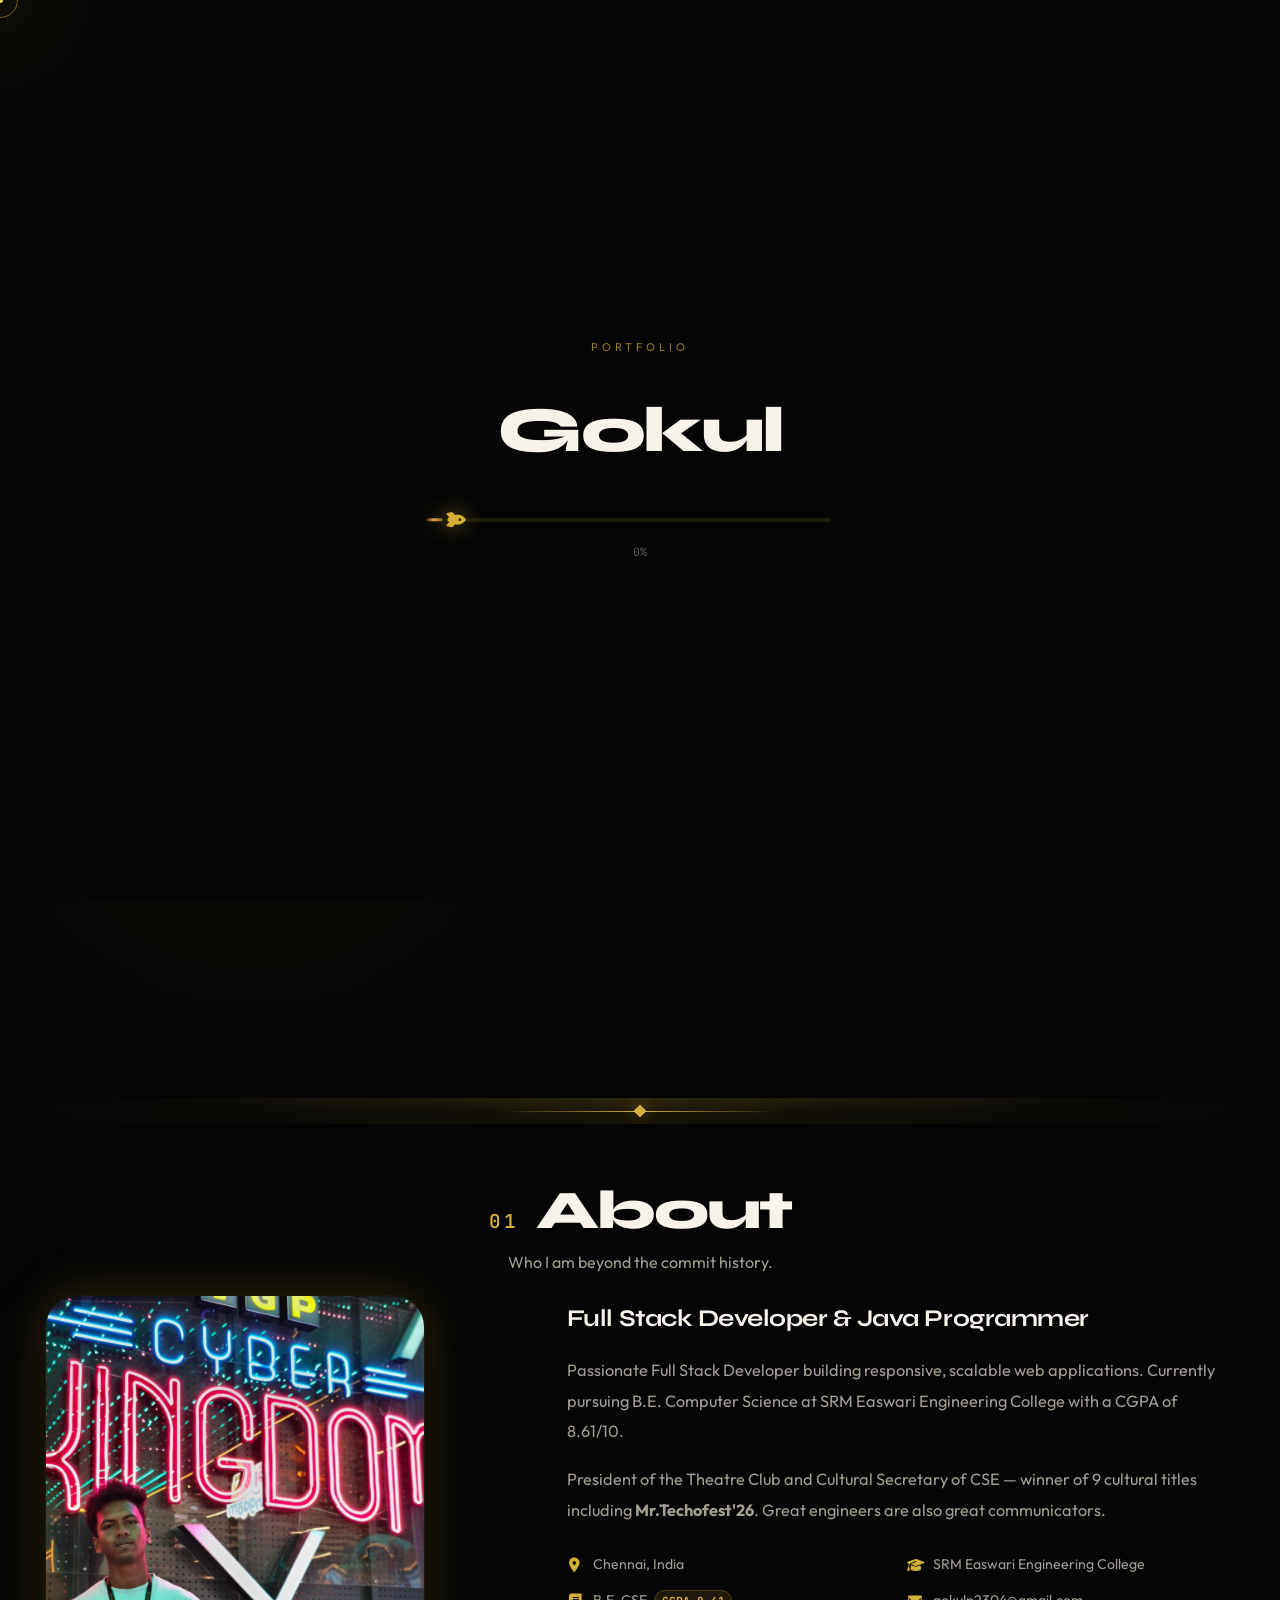
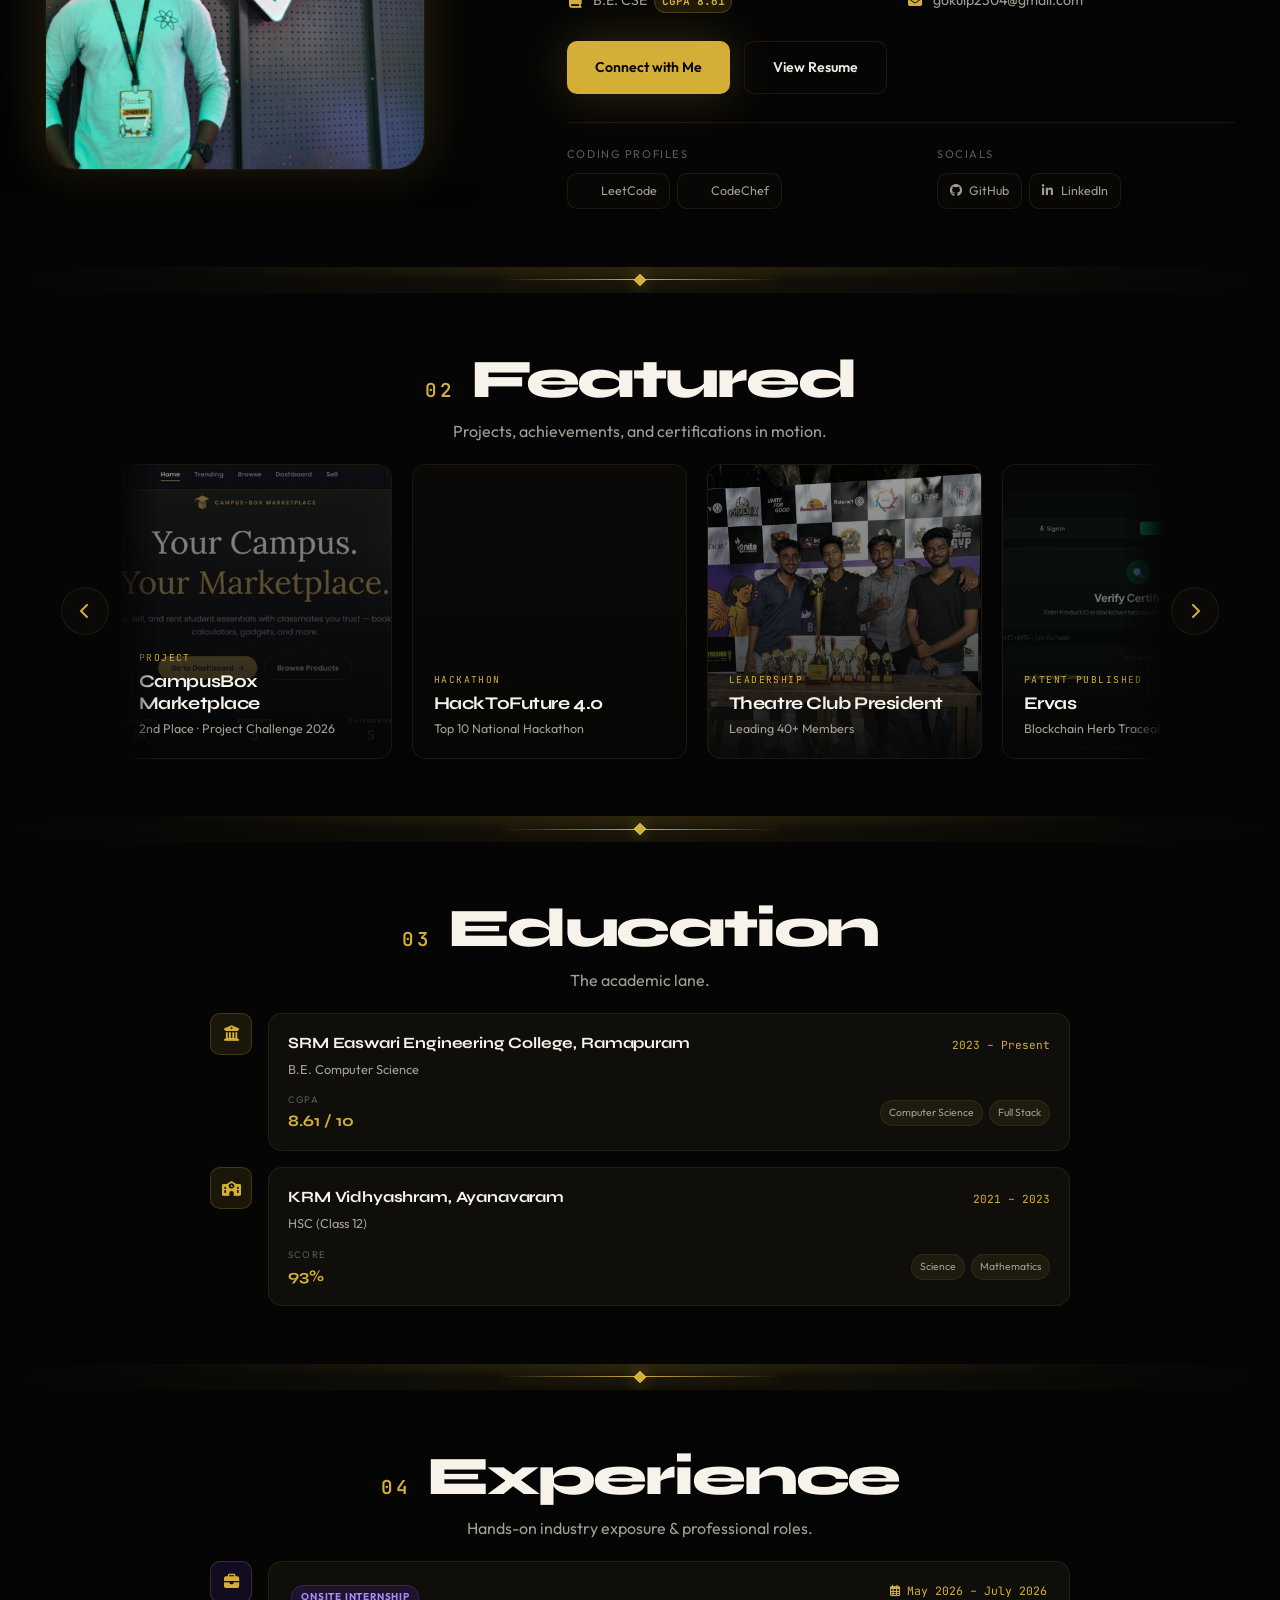
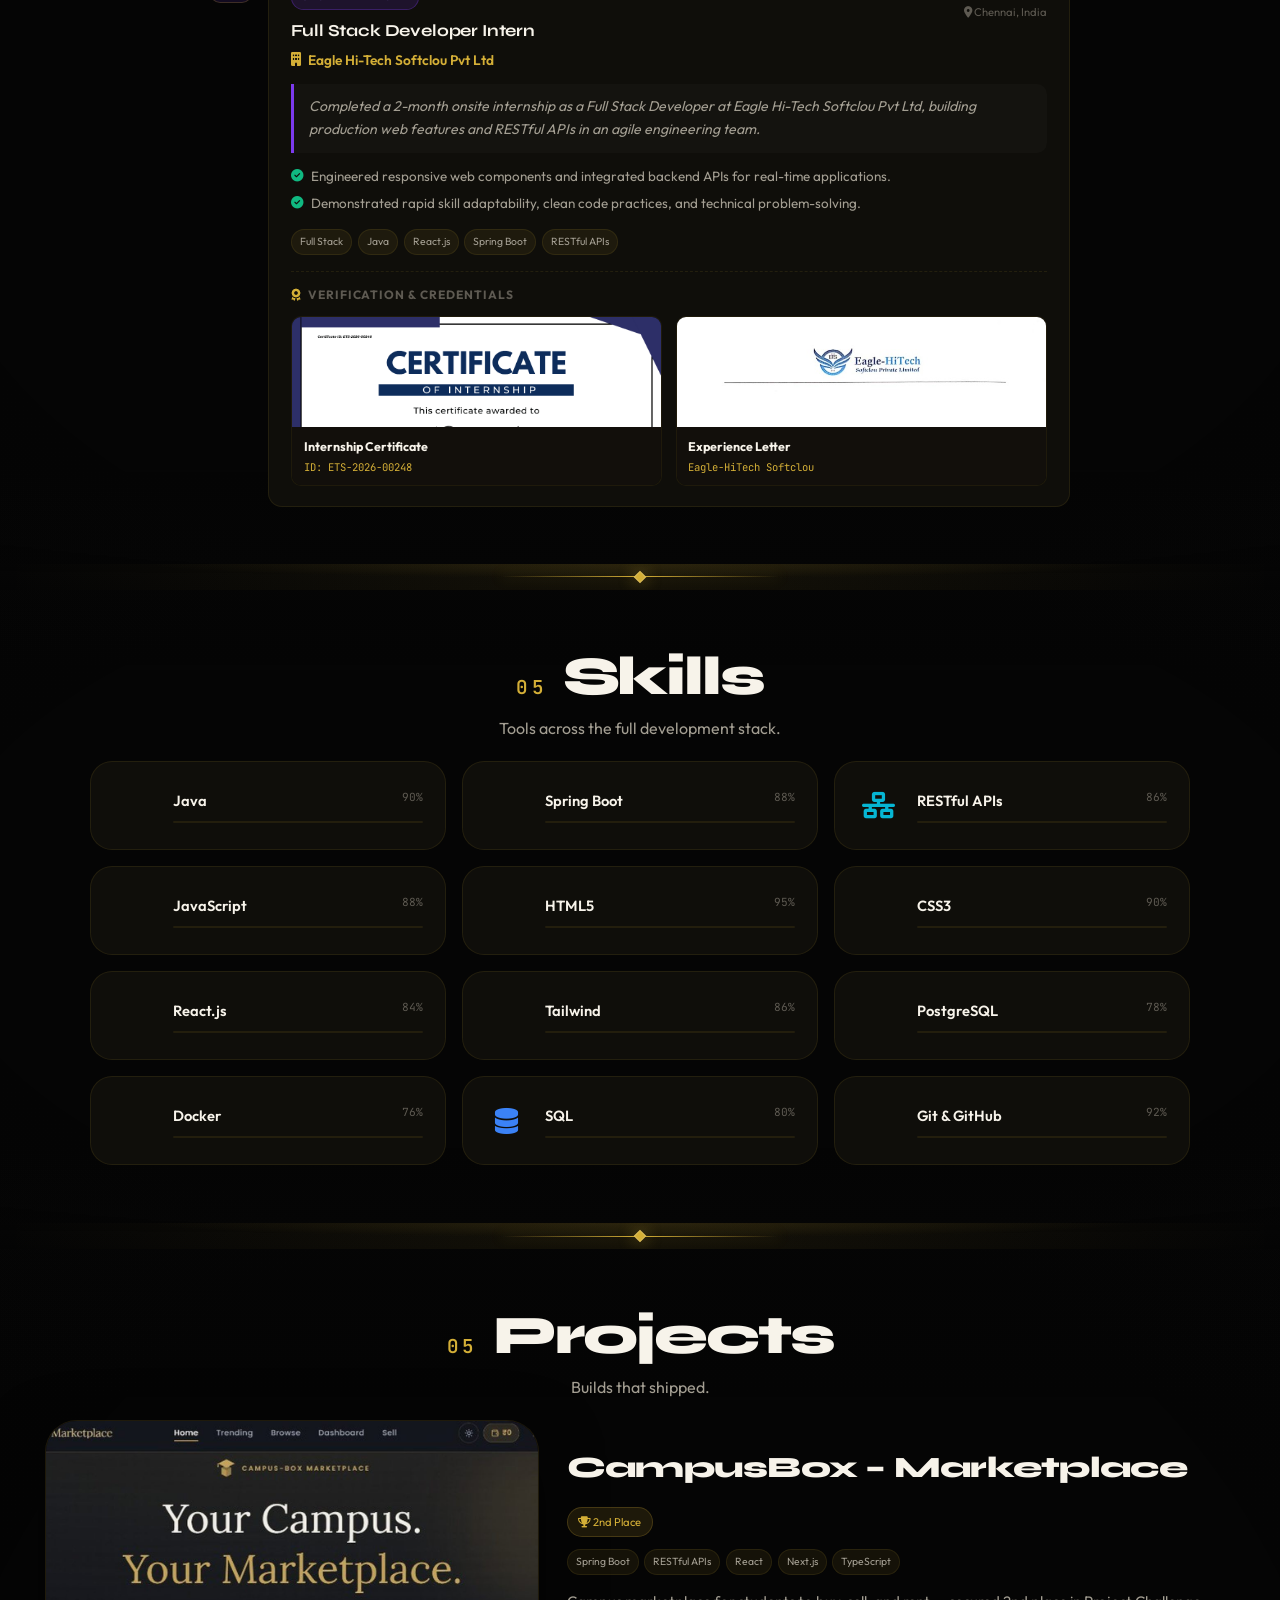
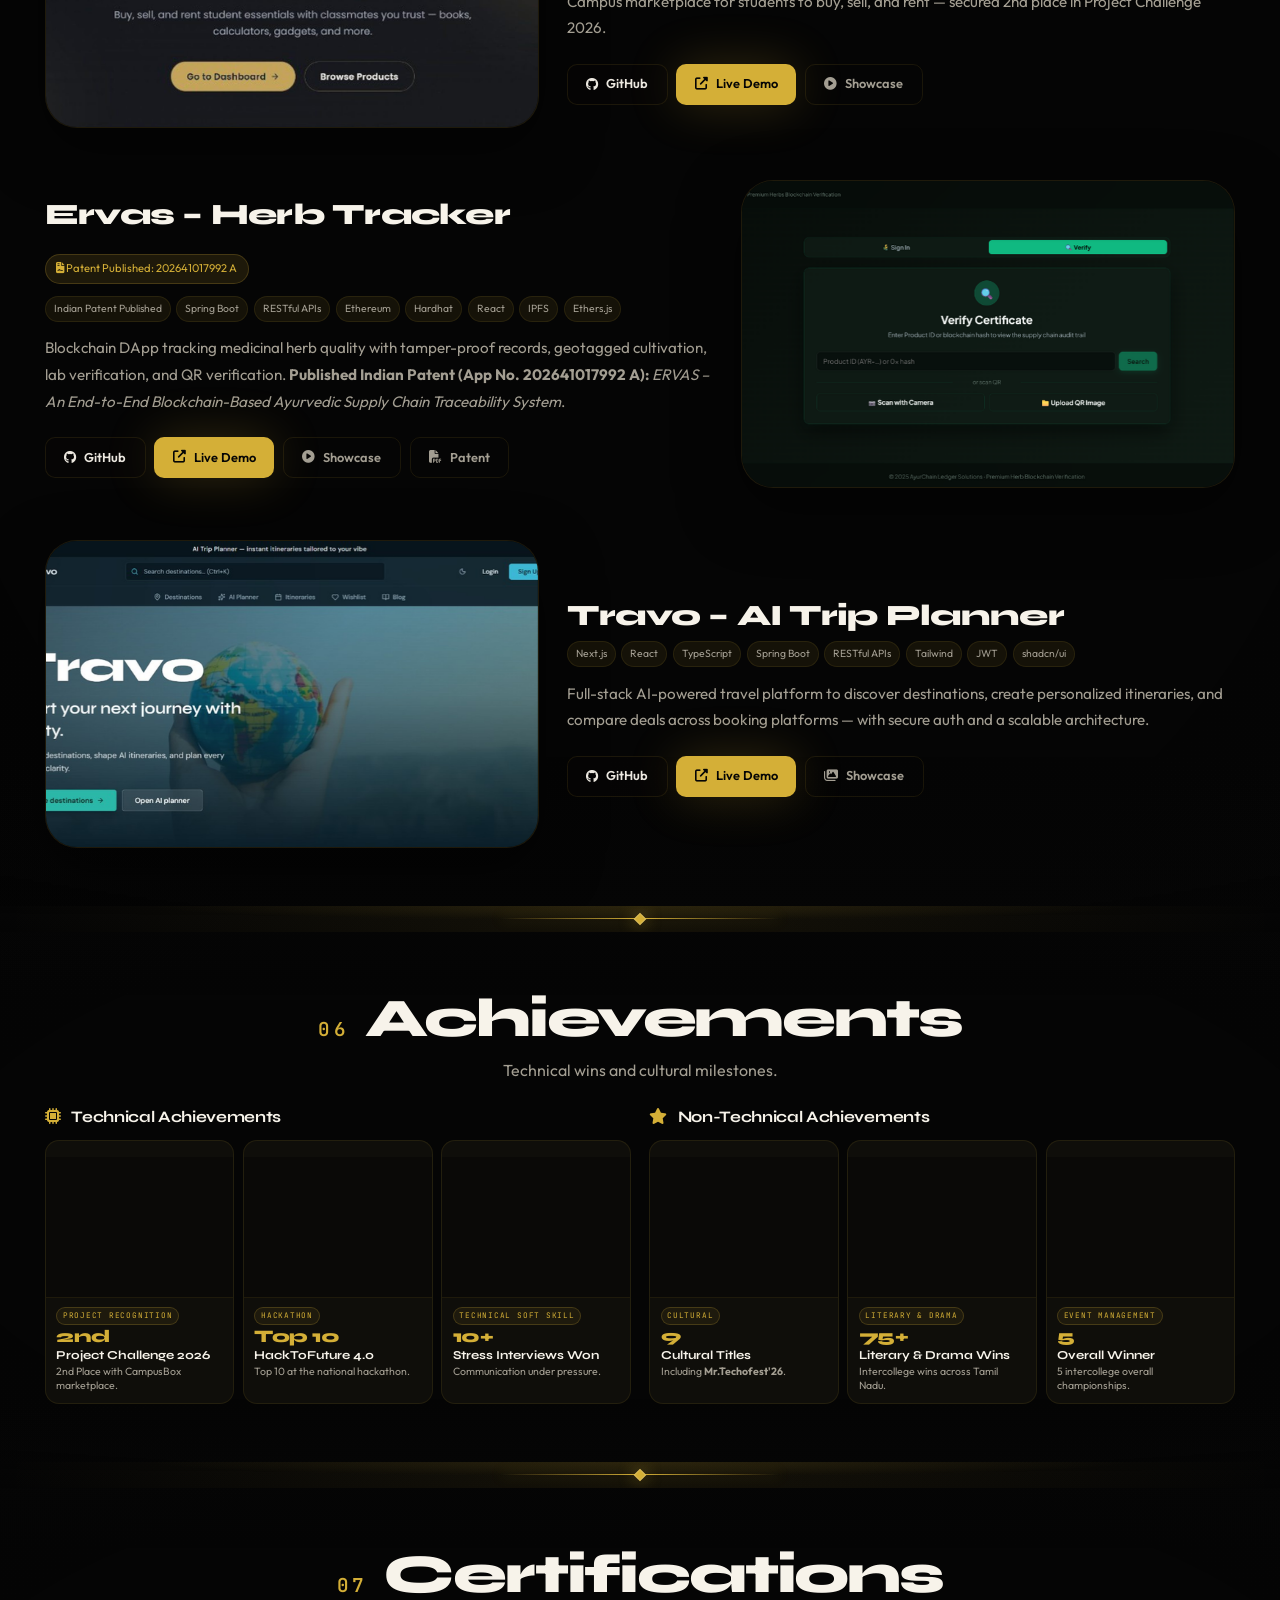
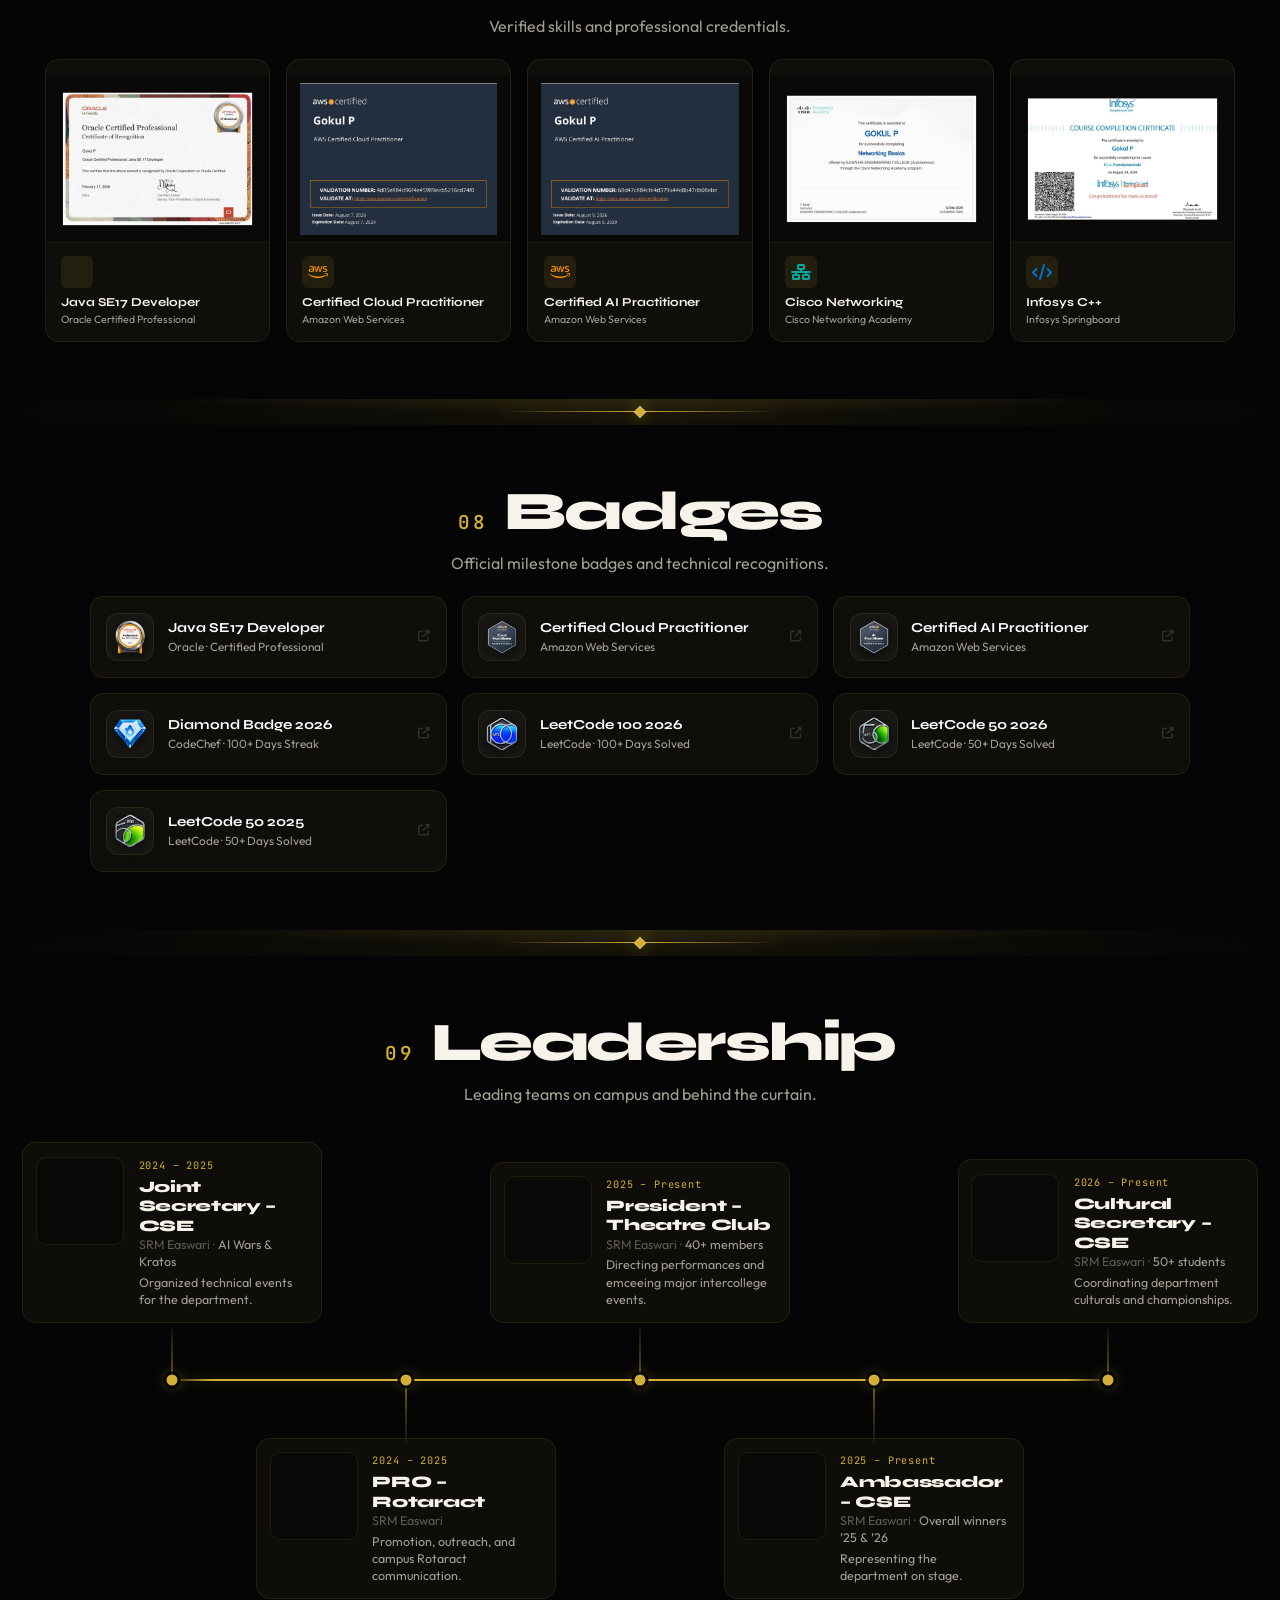
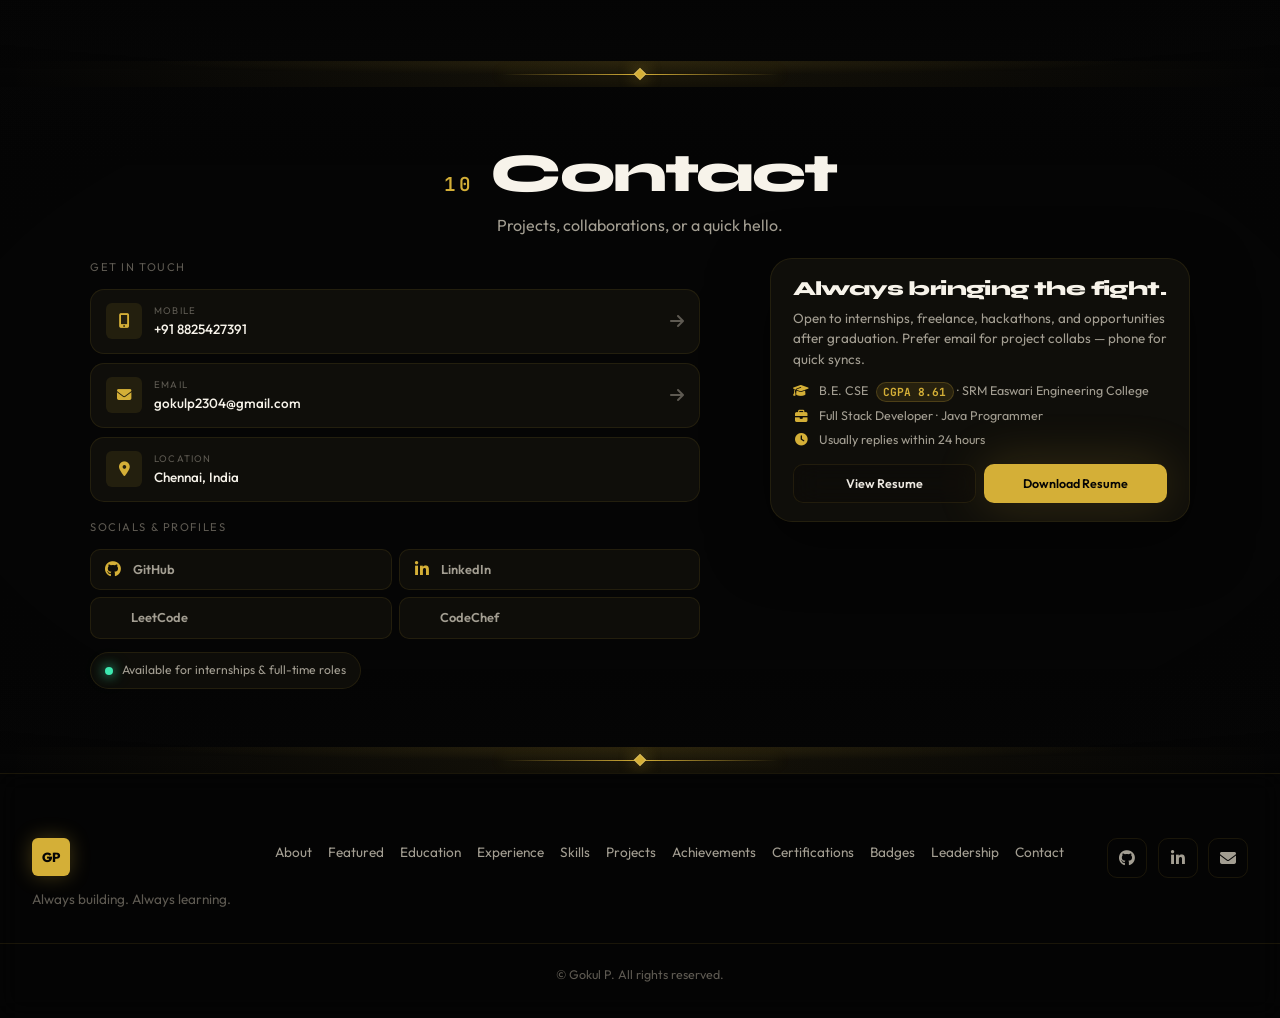
==== commit ed2b6705: "Link" ====
--- a/index.html
+++ b/index.html
@@ -5,8 +5,28 @@
   <meta name="viewport" content="width=device-width, initial-scale=1.0" />
   <title>Gokul P – Full Stack Developer</title>
   <meta name="description" content="Gokul P – Passionate Full Stack Developer with expertise in Java, Spring Boot, RESTful APIs, React and modern web technologies." />
+
+  <!-- Open Graph / Facebook / WhatsApp / LinkedIn / iMessage -->
+  <meta property="og:type" content="website" />
   <meta property="og:title" content="Gokul P – Full Stack Developer" />
-  <meta property="og:type" content="website" />
+  <meta property="og:description" content="Building high-performance web apps — and bringing the same fight on stage." />
+  <meta property="og:image" content="assets/og-image.png" />
+  <meta property="og:image:secure_url" content="assets/og-image.png" />
+  <meta property="og:image:type" content="image/png" />
+  <meta property="og:image:width" content="1200" />
+  <meta property="og:image:height" content="630" />
+  <meta property="og:image:alt" content="Gokul P – Full Stack Developer Portfolio" />
+  <meta property="og:site_name" content="Gokul P Portfolio" />
+
+  <!-- Twitter Card -->
+  <meta name="twitter:card" content="summary_large_image" />
+  <meta name="twitter:title" content="Gokul P – Full Stack Developer" />
+  <meta name="twitter:description" content="Building high-performance web apps — and bringing the same fight on stage." />
+  <meta name="twitter:image" content="assets/og-image.png" />
+  <meta name="twitter:image:alt" content="Gokul P – Full Stack Developer Portfolio" />
+
+  <!-- Schema.org / Fallbacks -->
+  <link rel="image_src" href="assets/og-image.png" />
   <link rel="icon" href="assets/favicon.svg" type="image/svg+xml">
   <link rel="alternate icon" href="portfolio.png">
 
